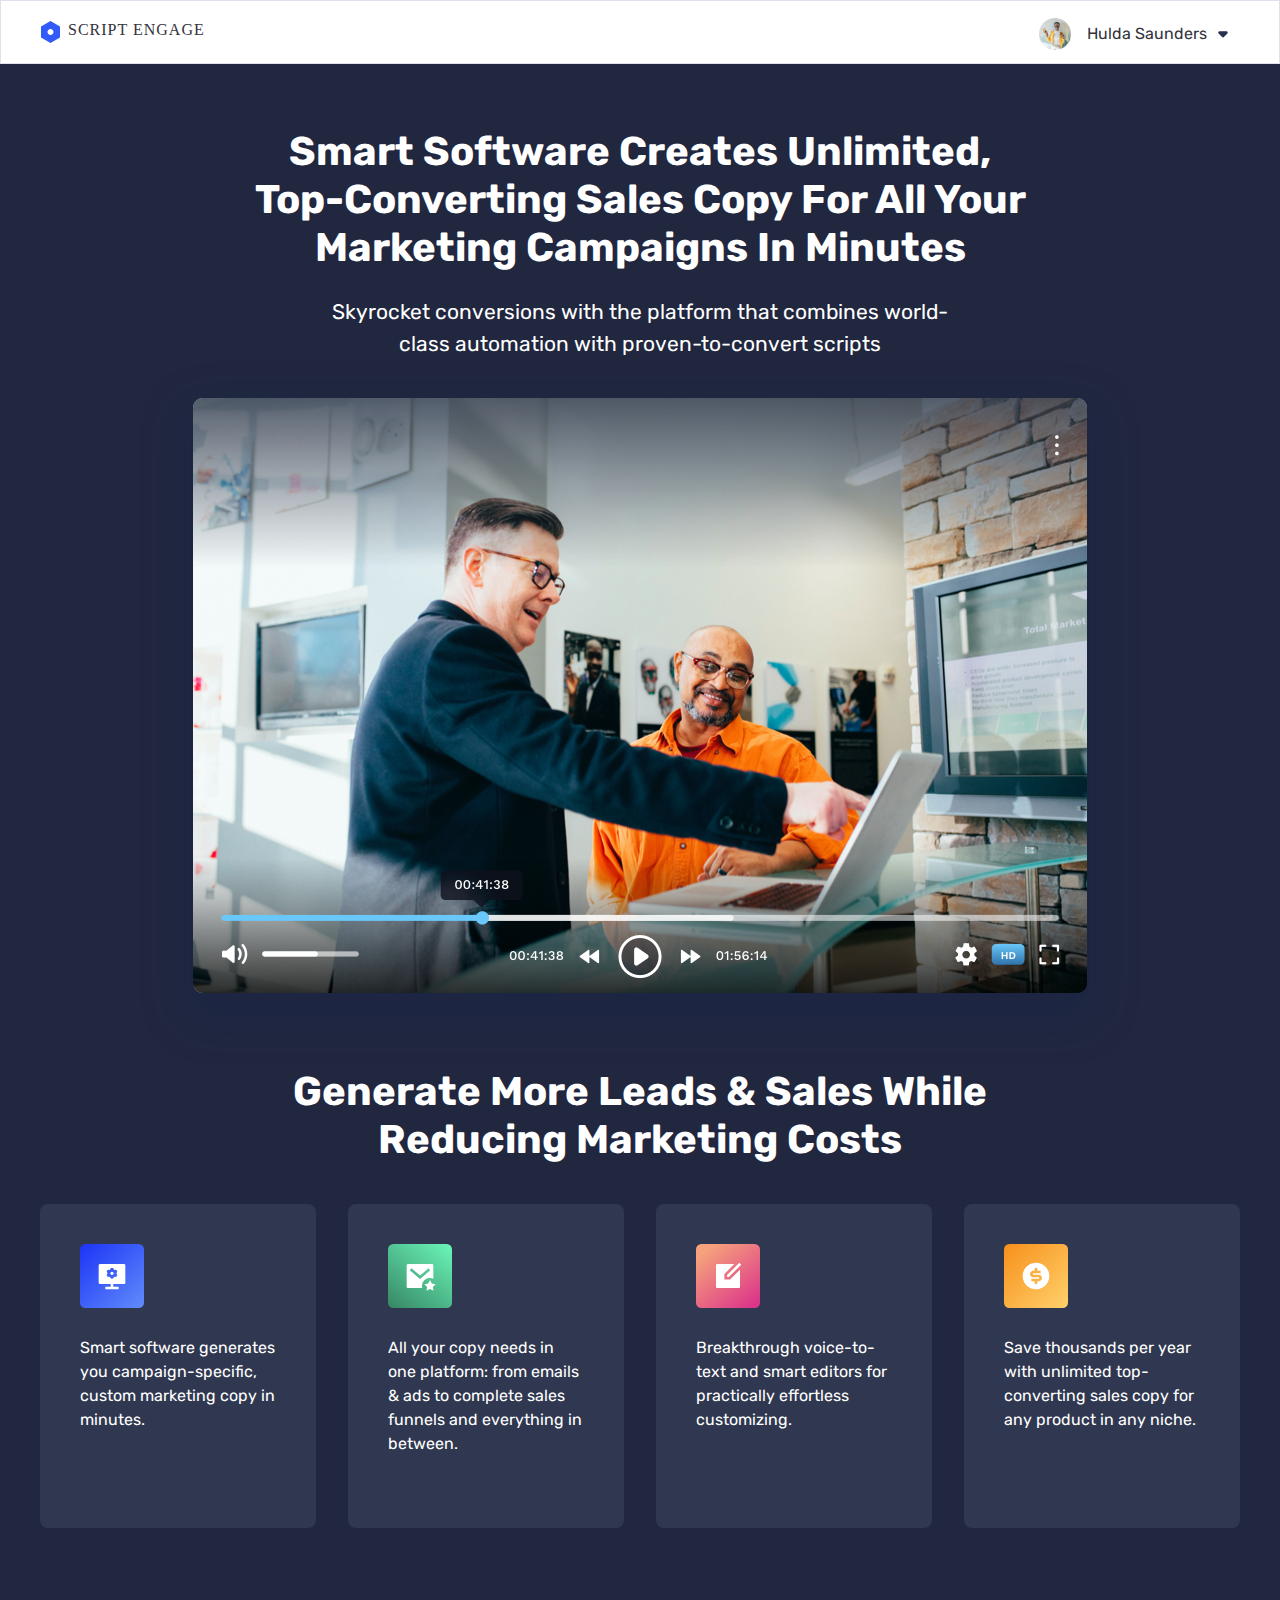
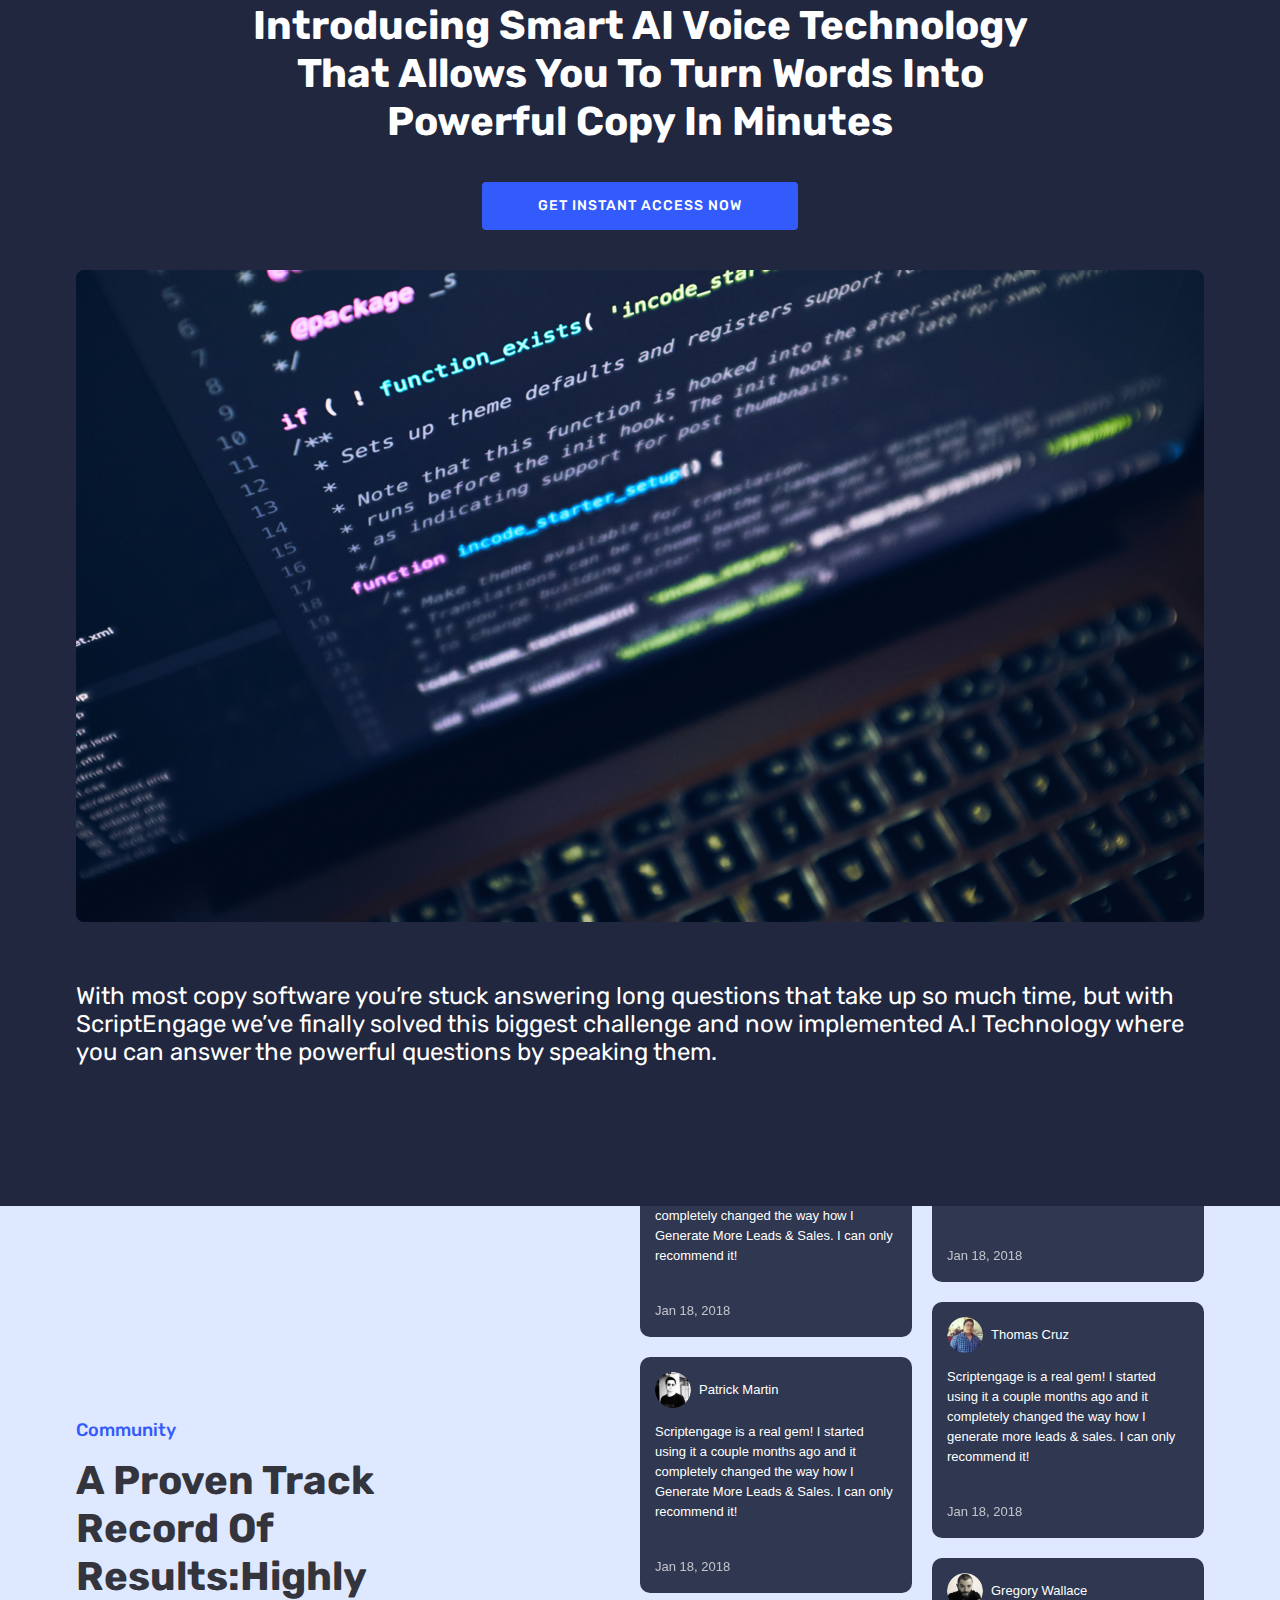
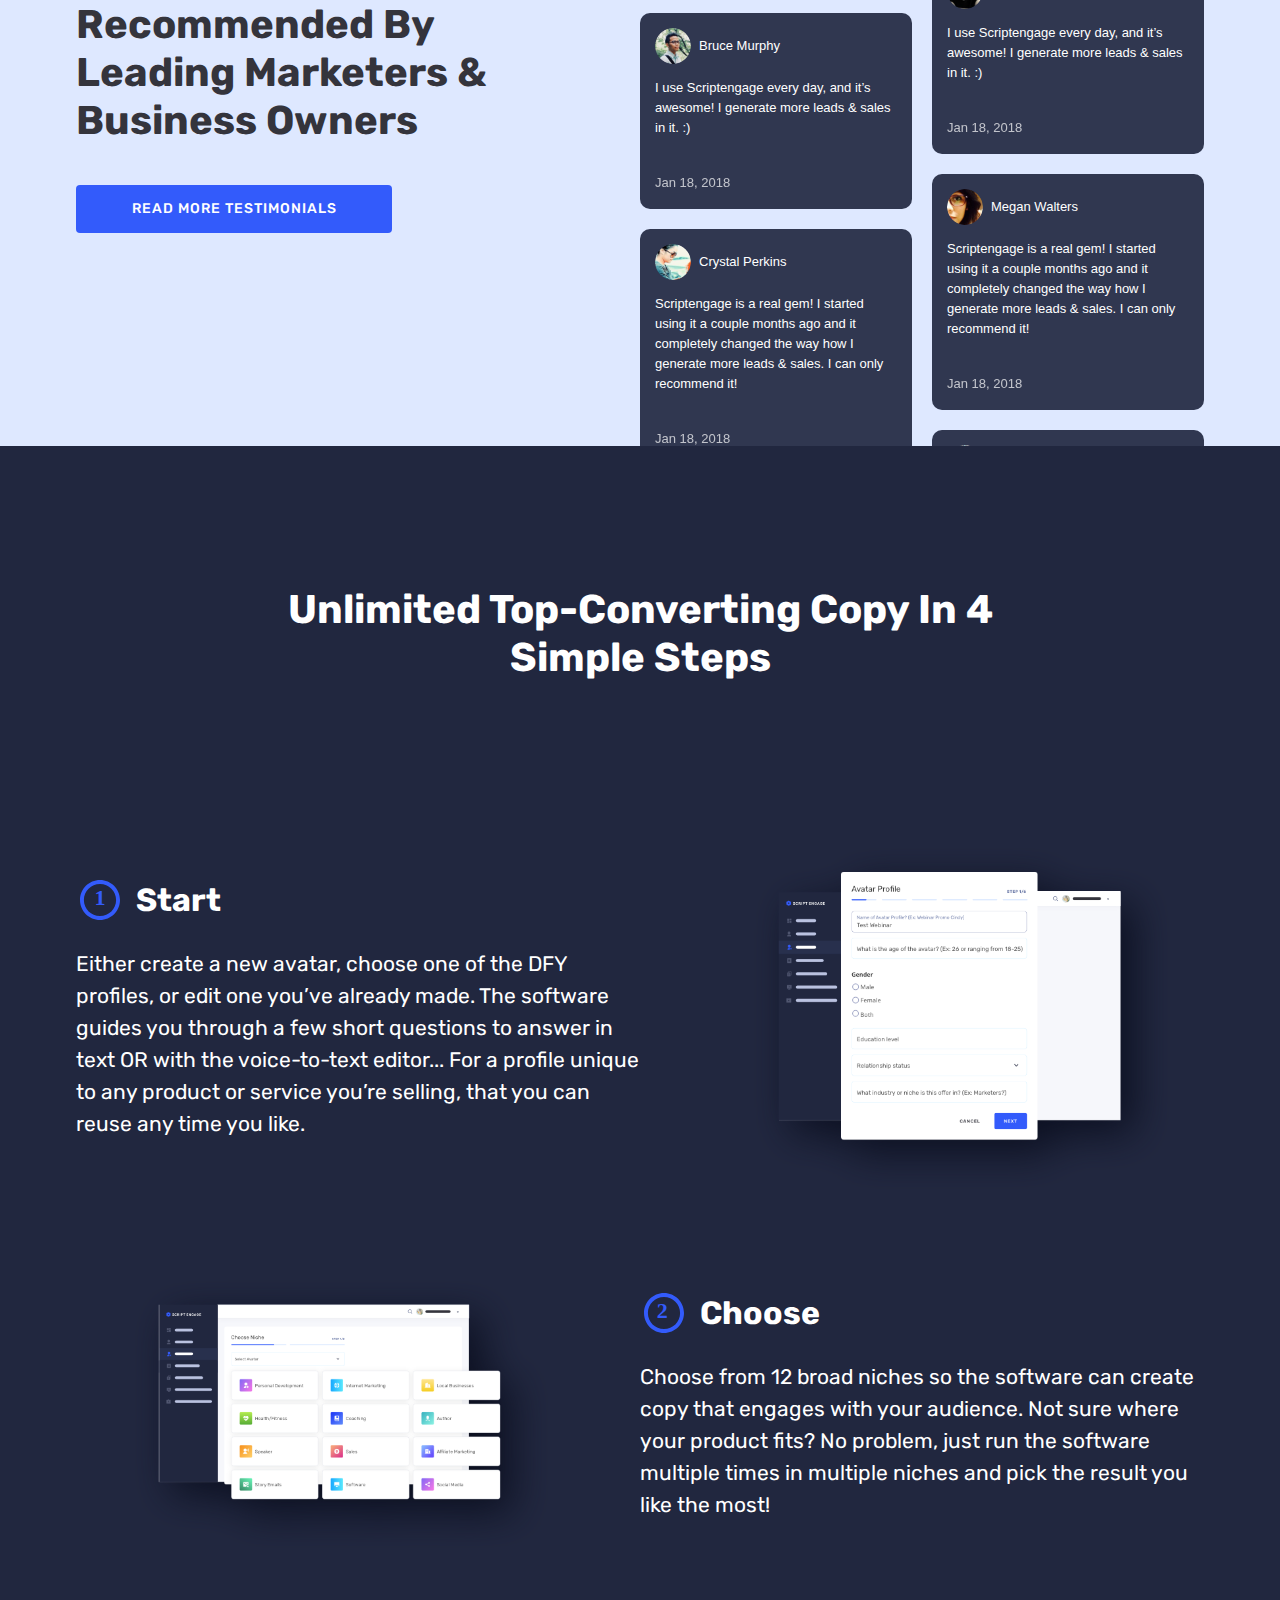
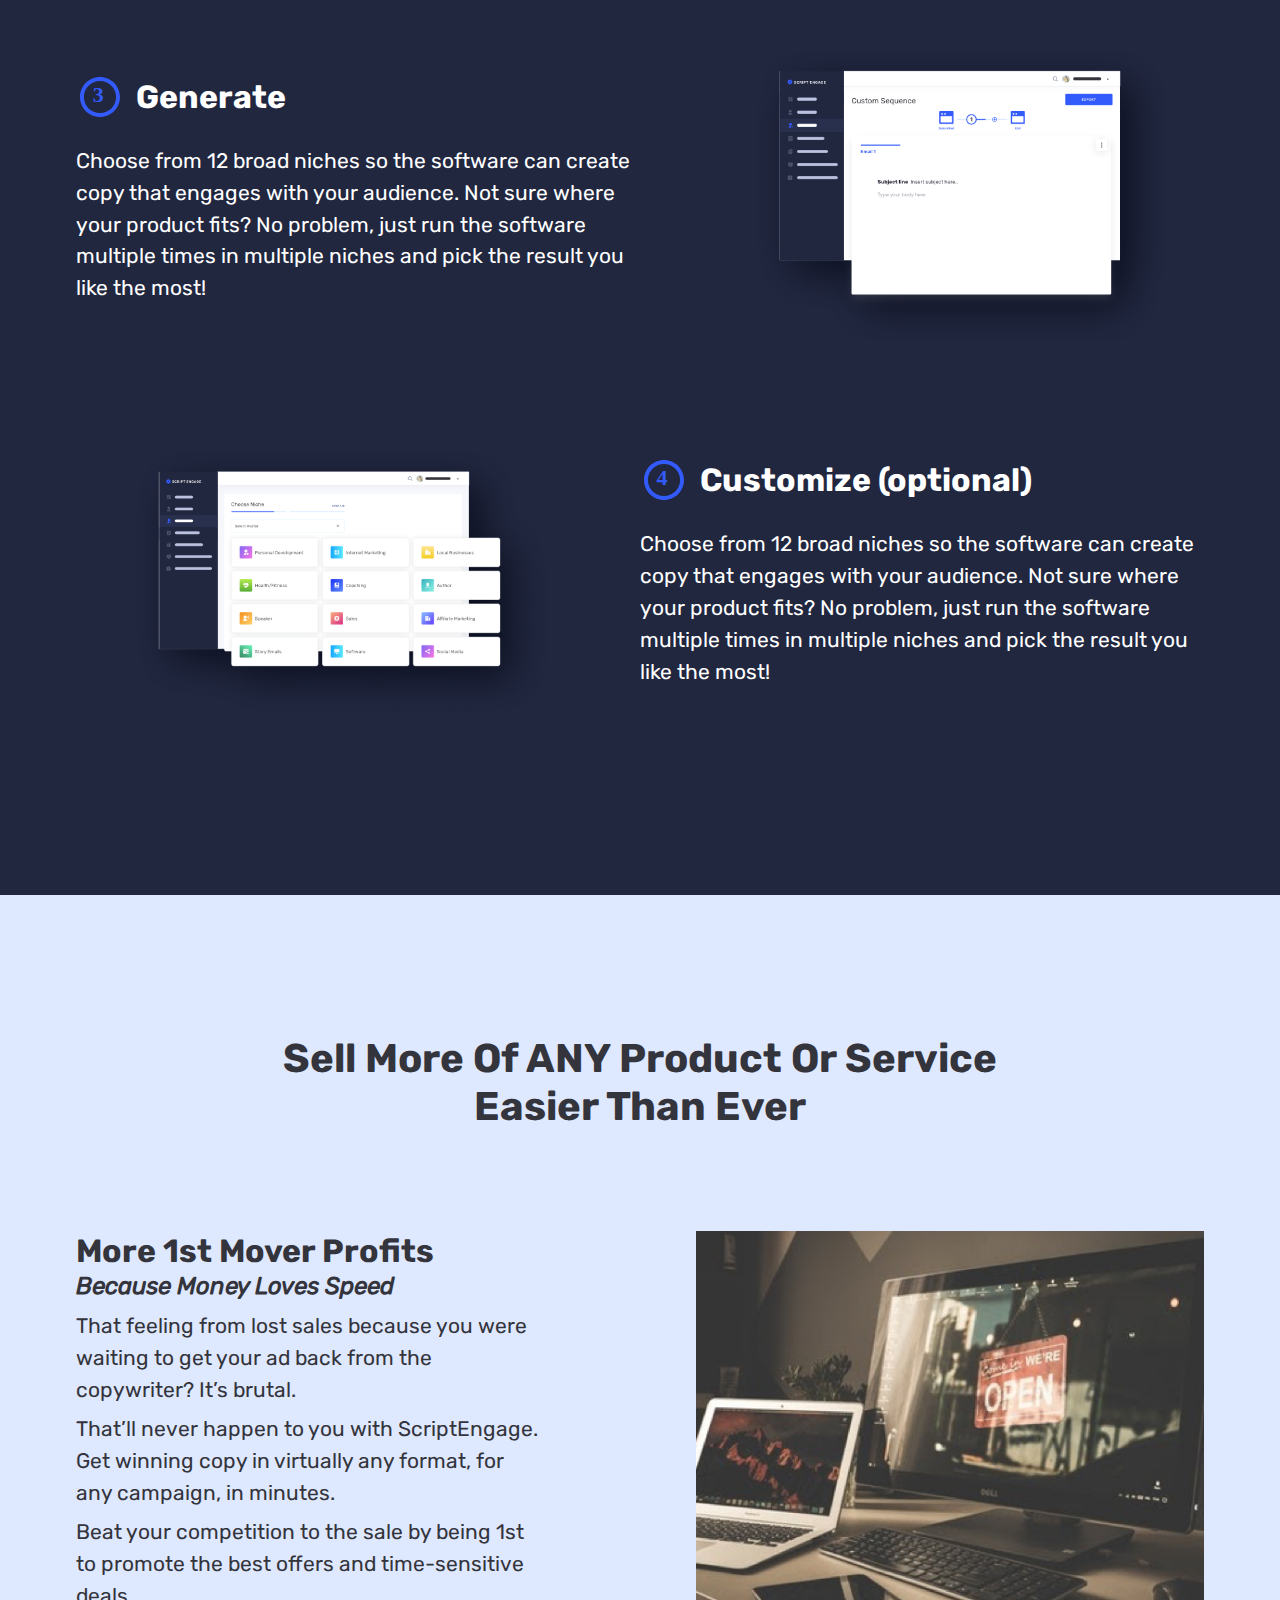
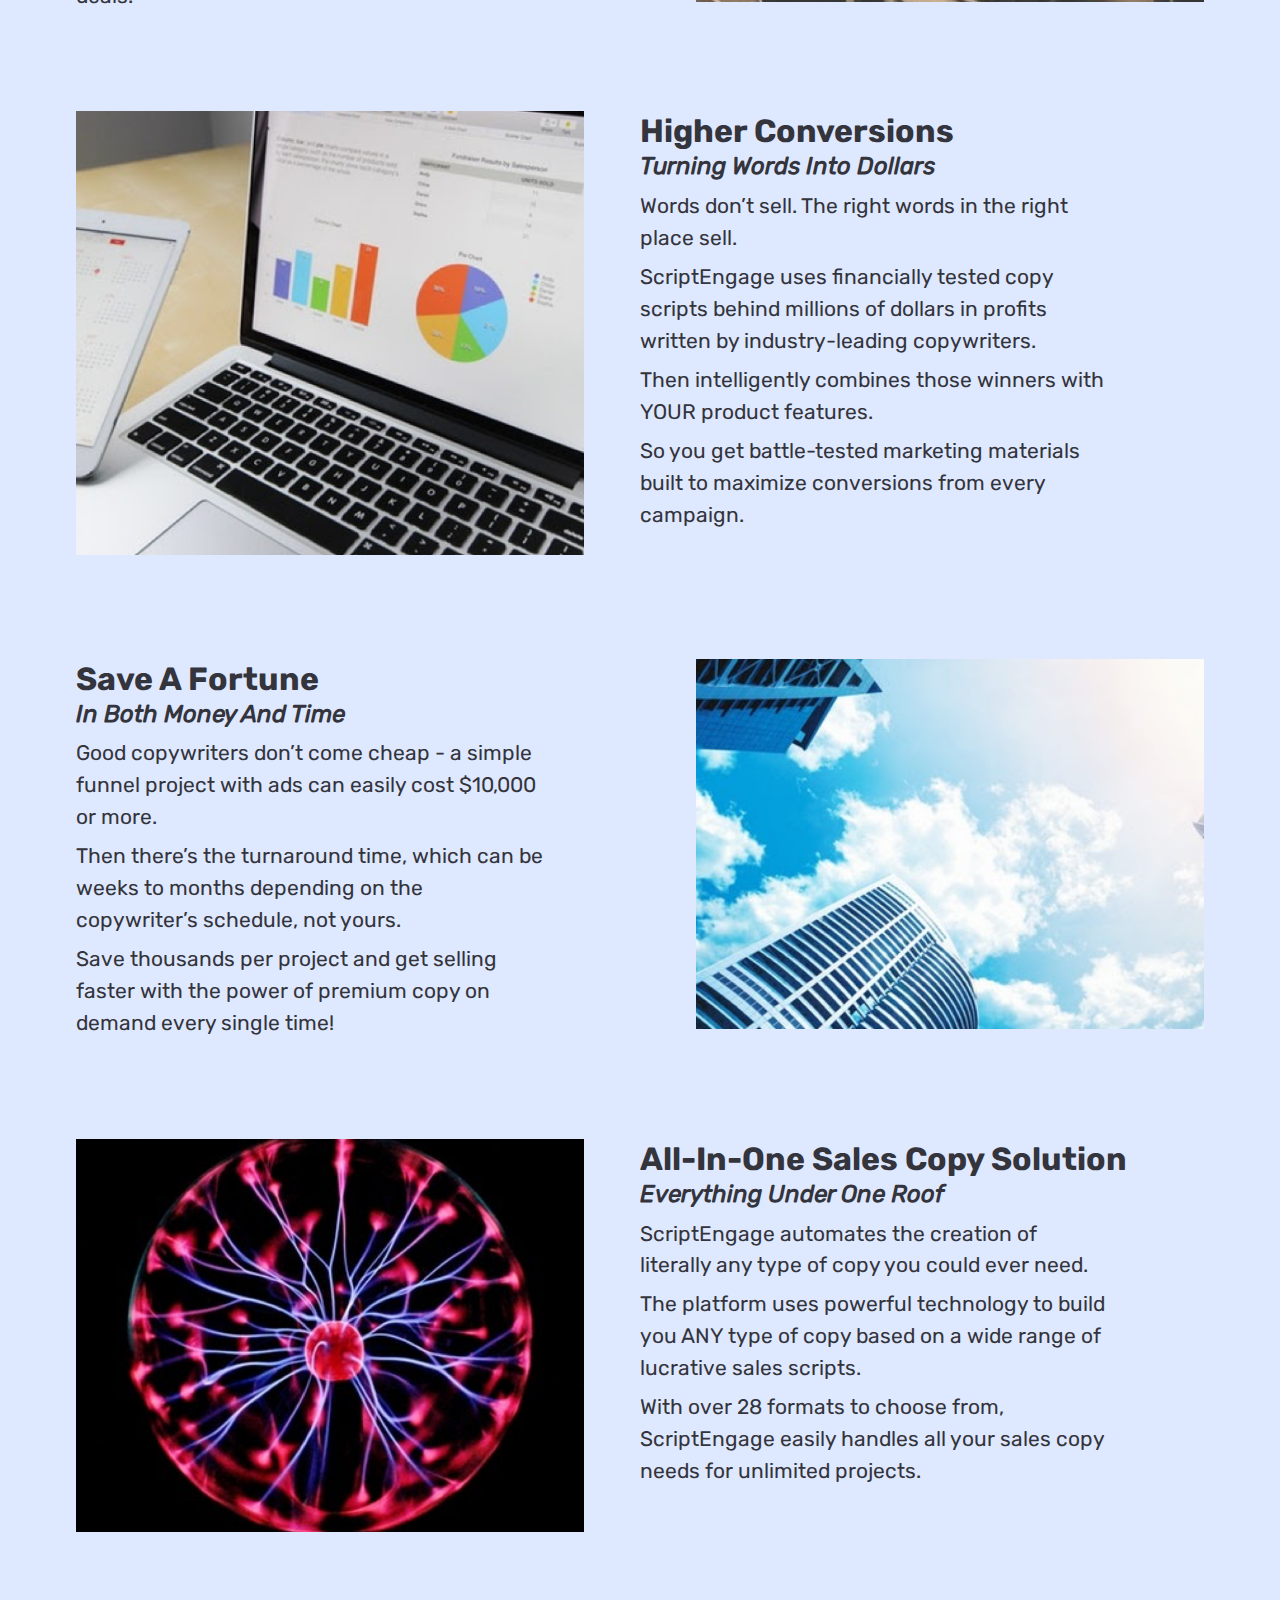
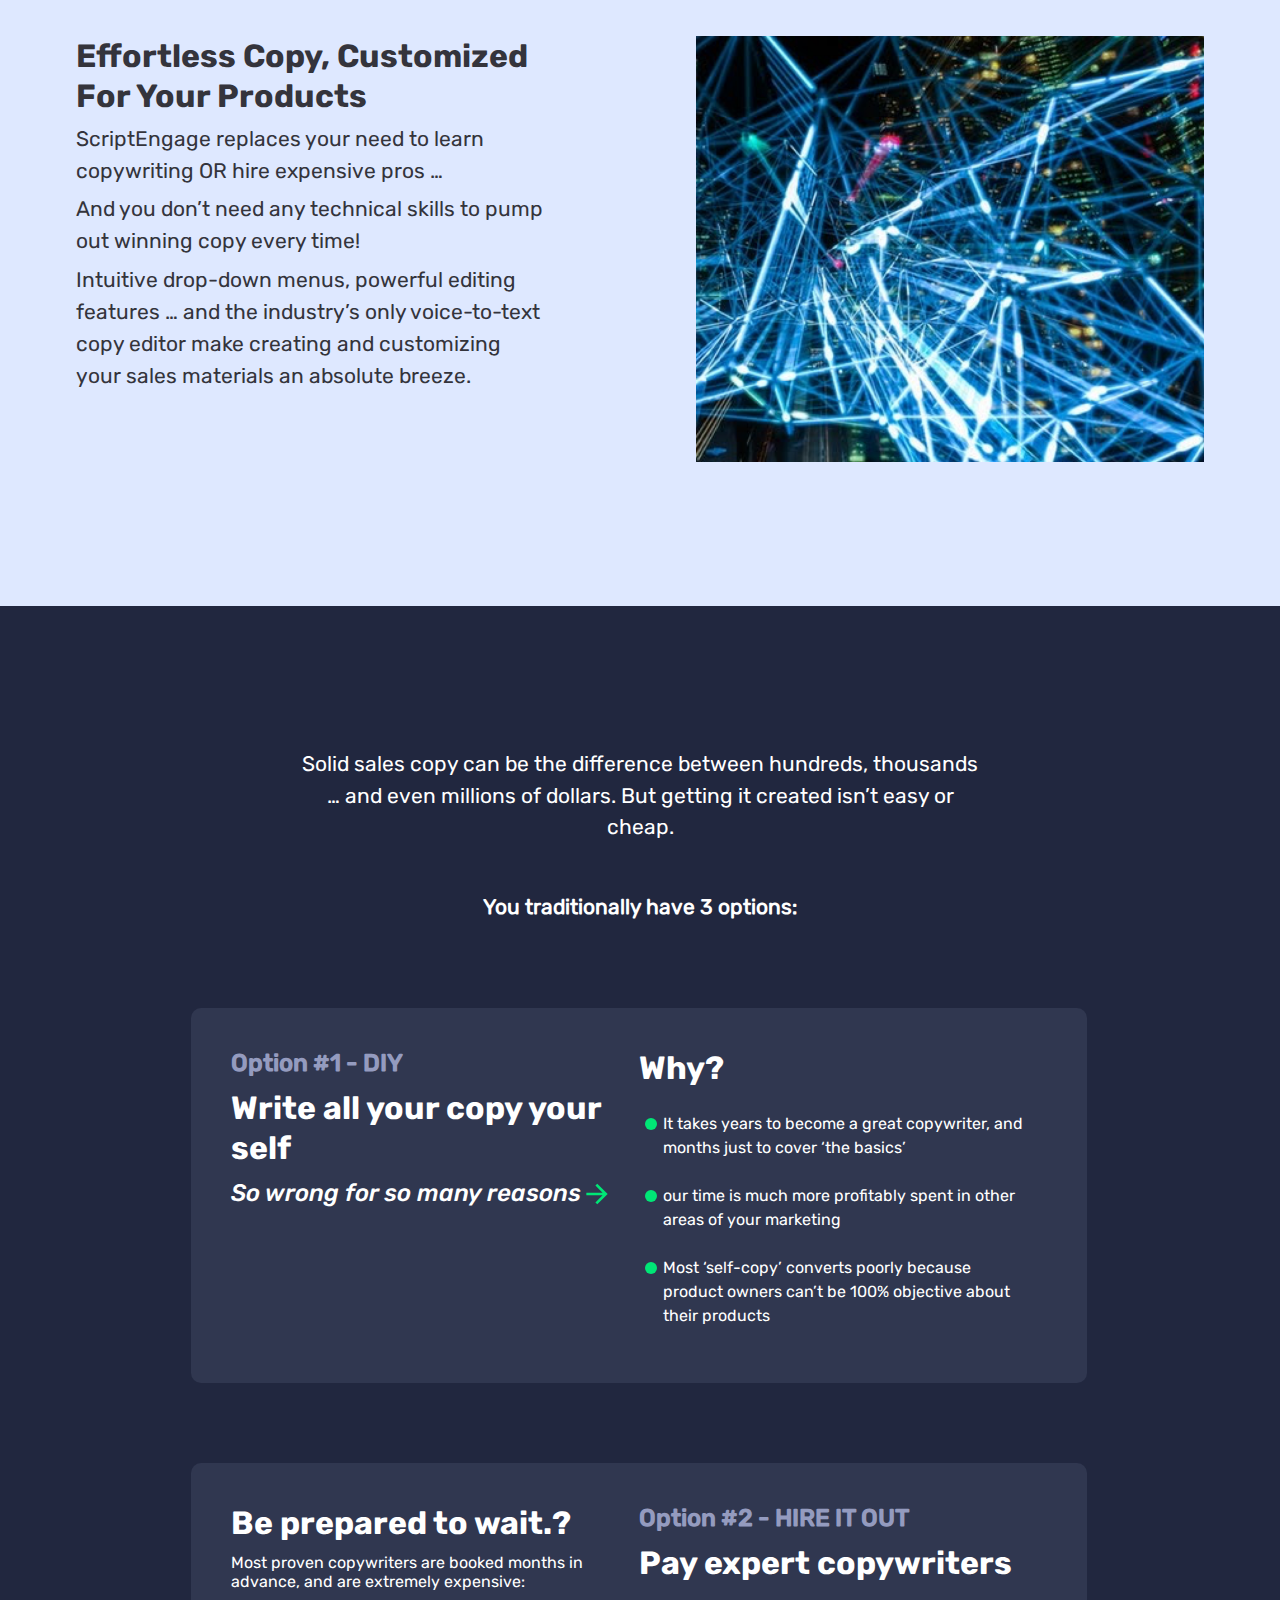
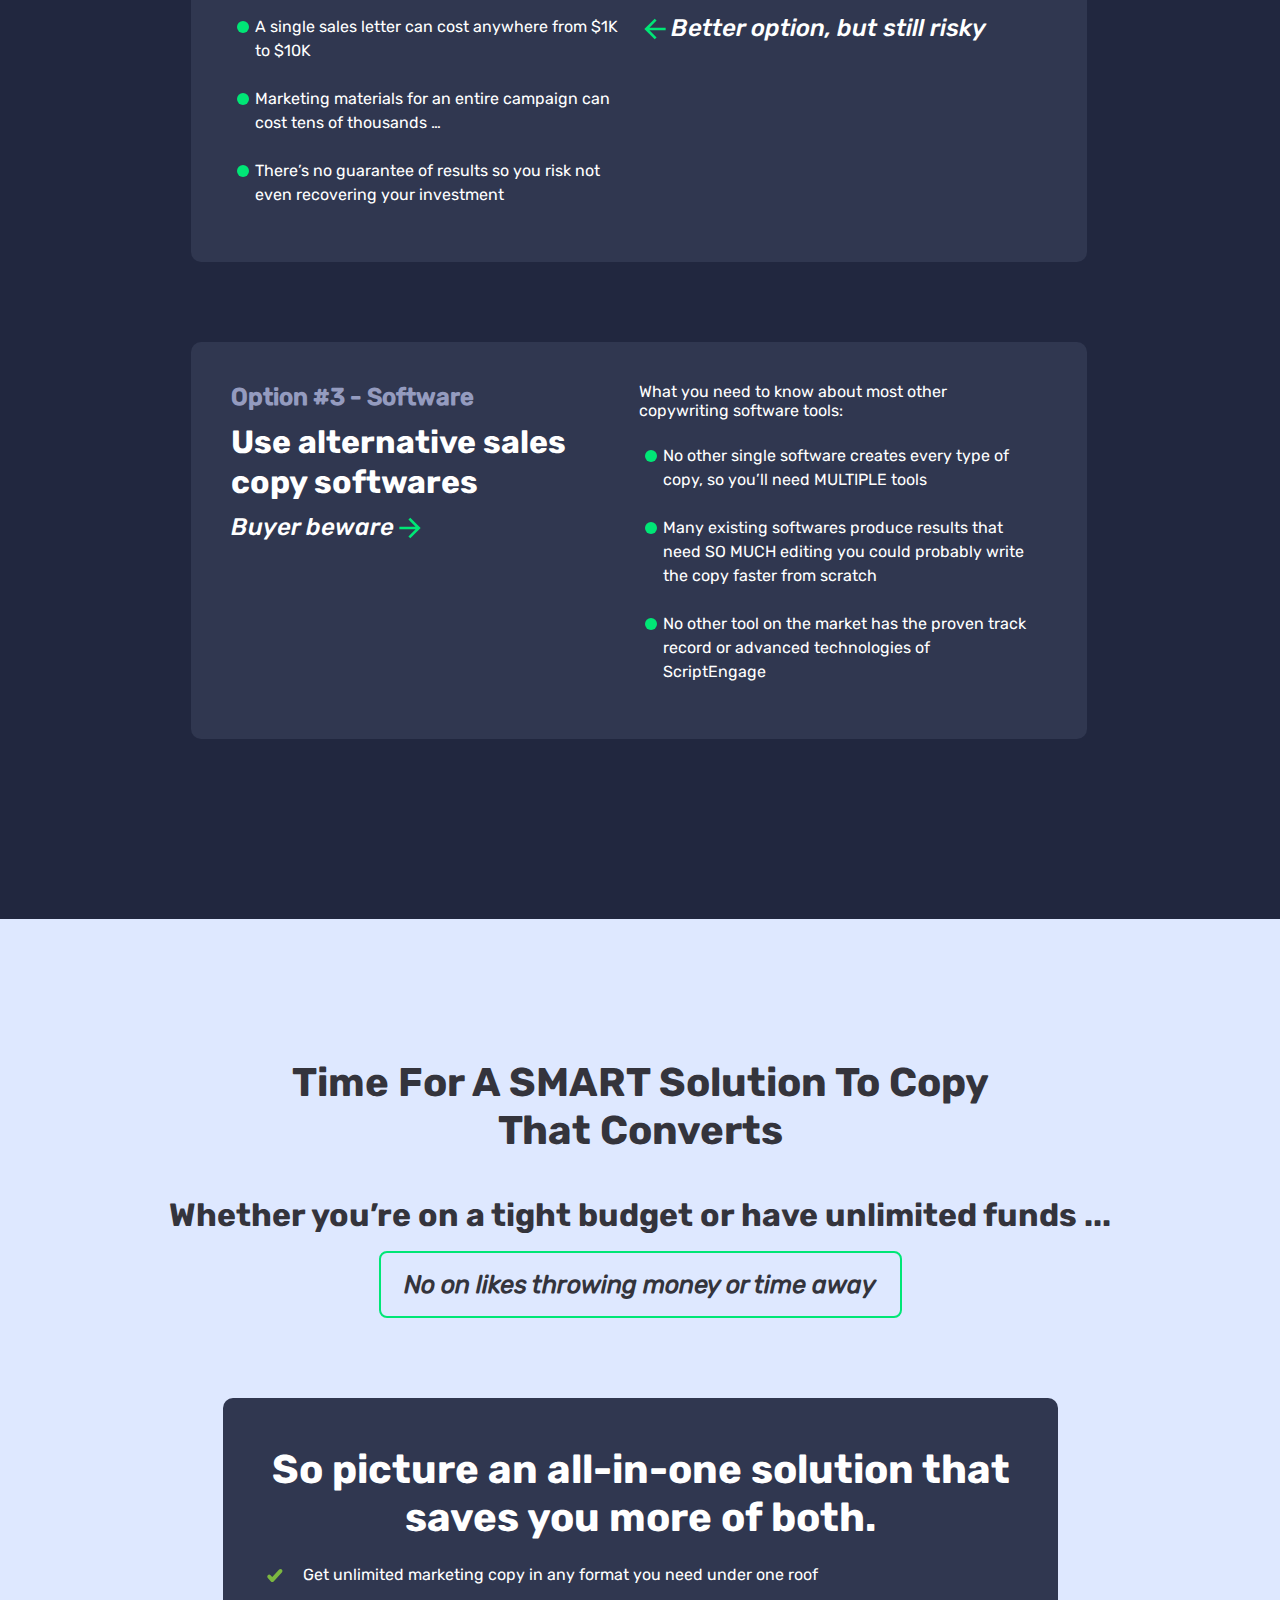
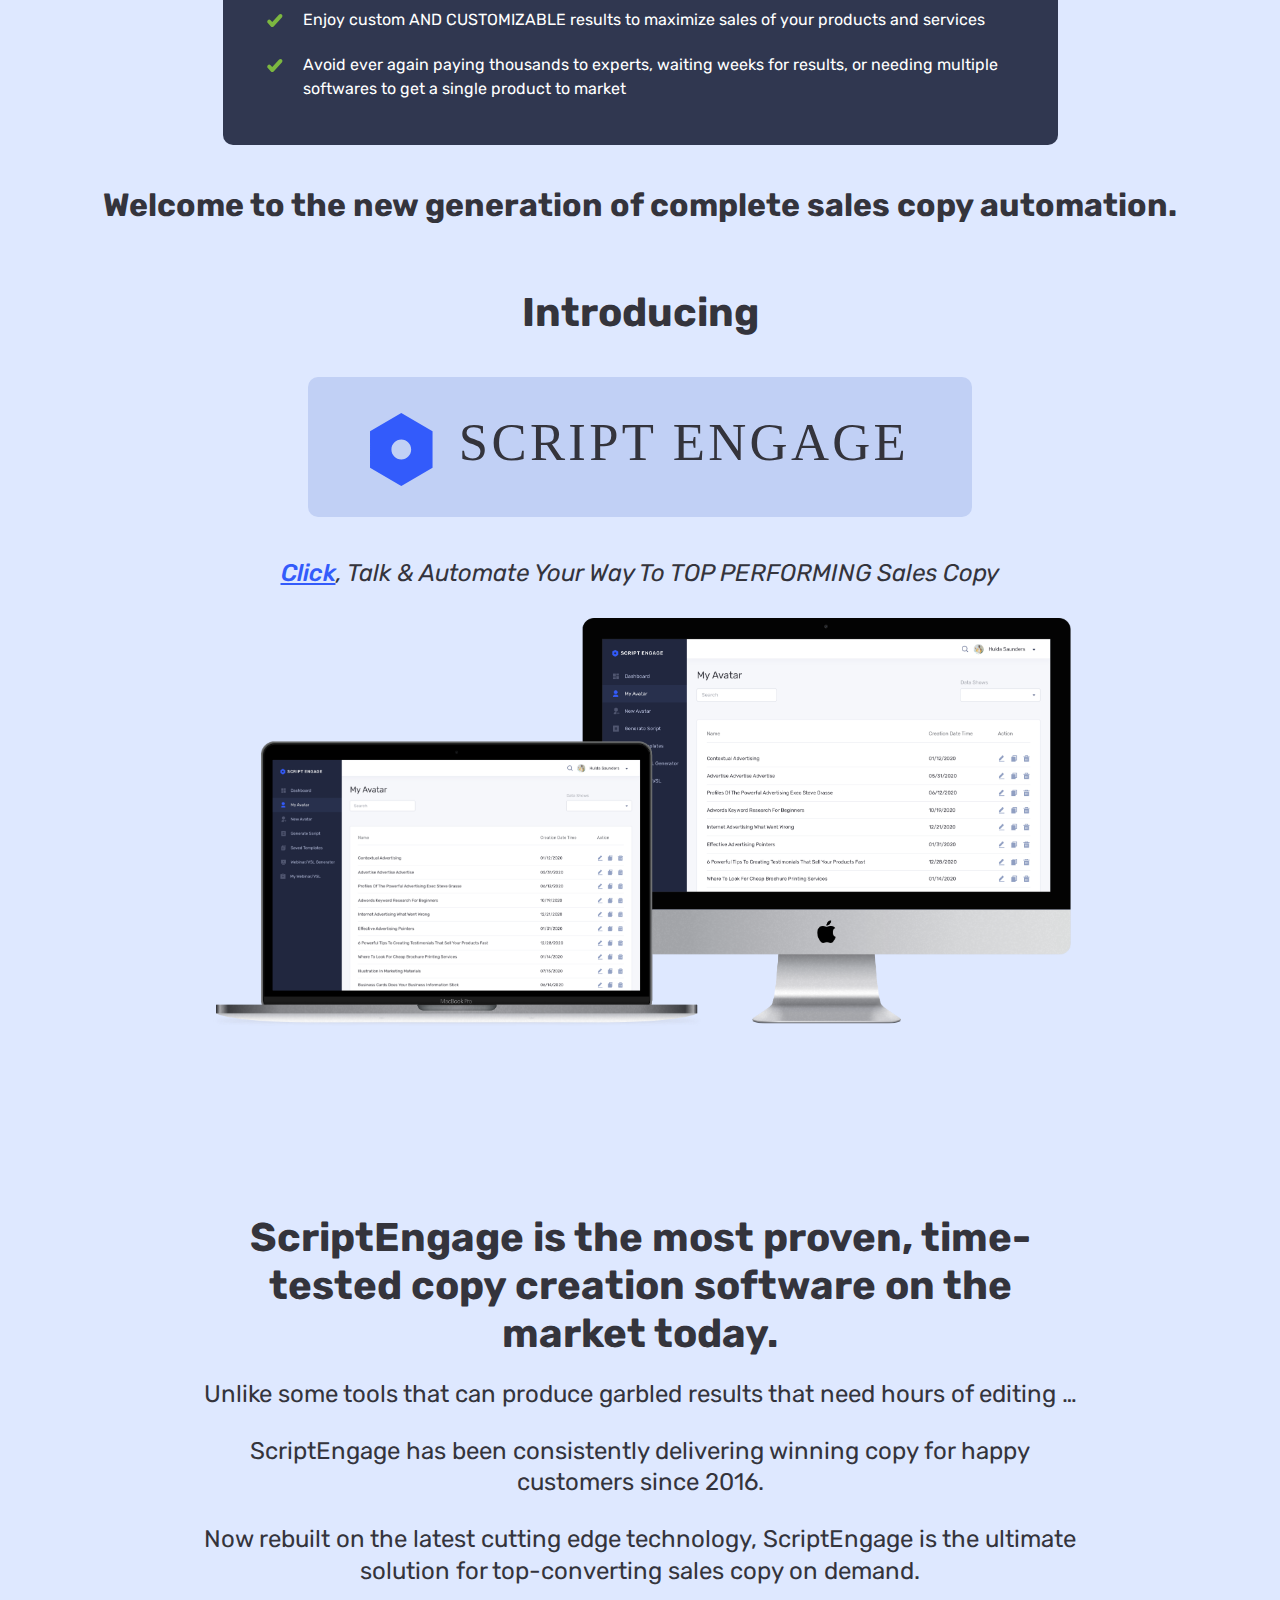
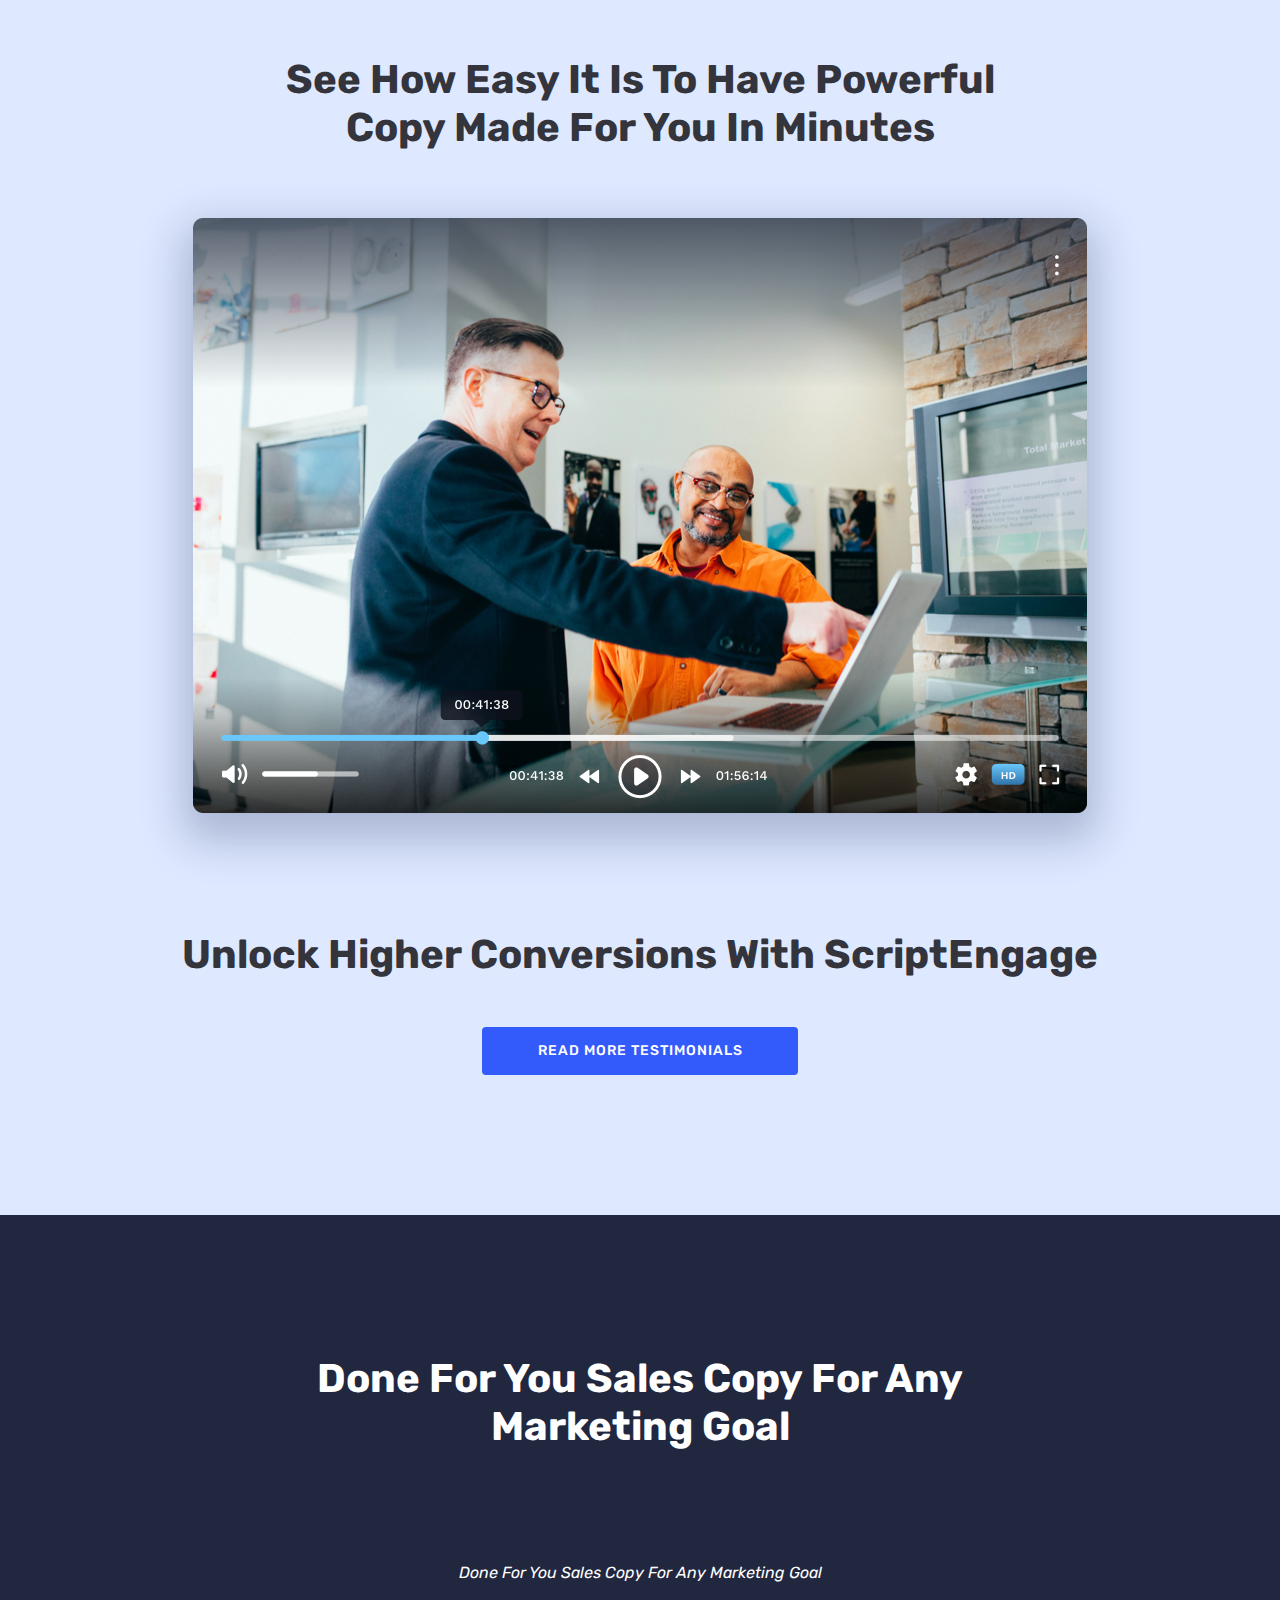
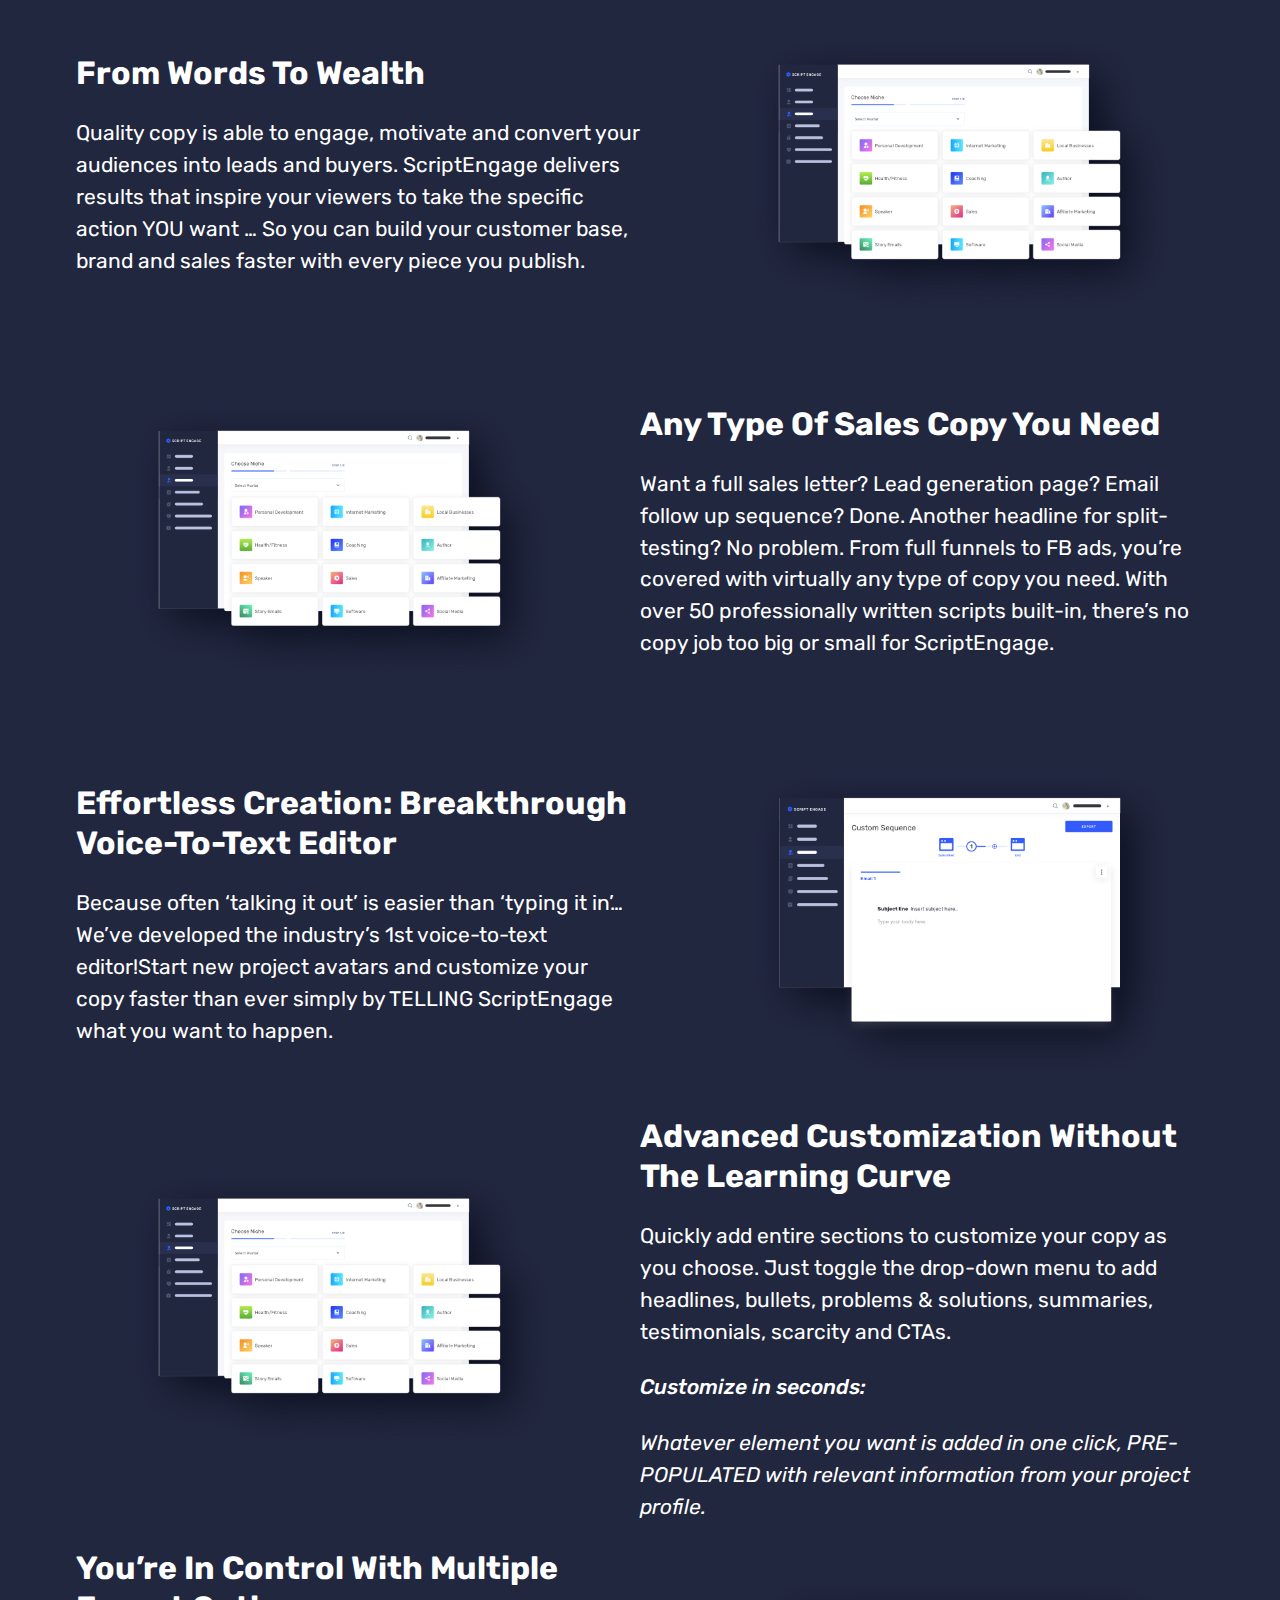
==== index.html @ 72c4e6b9 "initial commit" ====
<!DOCTYPE html>
<html>
<head>
	<title></title>
	<meta charset="UTF-8">
	<meta name="viewport" content="width=device-width, initial-scale=1.0">
	<link rel="stylesheet" href="css/style.css">
</head>
<body>
<header>
	<div class="header-content">
		<a href="" class="logo">
			<img src="./img/elements-logo.svg" alt="logo"/>
		</a>
		<div class="logo-part">
			<img src="./img/avatars-1@3x.png" alt="img"/>
			<div class="name text-fonts text-style">Hulda Saunders</div>
			<img src="img/icons-arrow-drop-down.svg"/>
		</div>
	</div>
</header>

<!--section1-->

<div class="section bg-colorf">
	<!--first block-->
	<section class="first-block">
		<div class="wrapper mx-auto">
			<h1 class="title mx-auto text-center">Smart Software Creates Unlimited,
				Top-Converting Sales Copy For All Your Marketing Campaigns In Minutes</h1>
			<p class="section-contant-text text-center mx-auto">Skyrocket conversions with the platform that combines
				world-class
				automation with proven-to-convert scripts</p>
		</div>
		<div class="wrapper mx-auto">
			<img src="img/video/video.png" srcset="img/video/video@2x.png 2x, img/video/video@3x.png 3x" class="video" alt="video">
		</div>
	</section>

	<!--second block-->
	<section class="second-block">
		<div class="section_part2 section-content">
			<h3 class="title mx-auto text-center">Generate More Leads & Sales
				While Reducing Marketing Costs </h3>
			<div class="box-part">
				<div class="box">
					<img src="./img/features/icon.svg" alt="img"/>
					<p>Smart software generates you campaign-specific, custom marketing copy in minutes.</p>
				</div>
				<div class="box">
					<img src="./img/features/message.svg" alt="img"/>
					<p>All your copy needs in one platform: from emails & ads to complete sales funnels and everything
						in
						between.</p>
				</div>
				<div class="box">
					<img src="./img/features/edit.svg" alt="img"/>
					<p>Breakthrough voice-to-text and smart editors for practically effortless customizing.</p>
				</div>
				<div class="box">
					<img src="./img/features/money.svg" alt="img"/>
					<p>Save thousands per year with unlimited top-converting sales copy for any product in any
						niche.</p>
				</div>
			</div>
		</div>
	</section>

	<div class="wrapper mx-auto third-block">
		<h3 class="title mx-auto text-center">Introducing Smart AI Voice Technology That Allows You To Turn Words Into
			Powerful Copy In Minutes</h3>
		<div class="button-container text-center">
			<a class="button-a  button" href="#">Get Instant Access Now</a>
		</div>
		<div class="third-block-image">
			<img src="./img/code/code.png" srcset="./img/code/code@2x.png 2x, ./img/code/code@3x.png 3x" alt="code">
		</div>
		<p class="description">With most copy software you’re stuck answering long questions that take up so much time,
			but with ScriptEngage we’ve finally solved this biggest challenge and now implemented A.I Technology where
			you can answer the powerful questions by speaking them.
		</p>
	</div>
</div>

<!--chat-part-->

<div class="chat-part bg-colord">
	<div class="chat-part_content section-content wrapper mx-auto">
		<div class="chat-part-text-part">
			<p class="community">Community</p>
			<h4>A Proven Track Record Of Results:Highly Recommended By Leading Marketers & Business Owners</h4>
			<a class="button" href="#">Read more testimonials</a>
		</div>
		<div class="chat-block">
			<div class="chat-part2">
				<div class="box-1 chat_style">
					<p>Scriptengage is a real gem! I started using it a couple months ago and it completely changed the
						way
						how I Generate More Leads & Sales. I can only recommend it!</p>
					<p class="jan">Jan 18, 2018</p>
				</div>
				<div class="box-2 chat_style">
					<div class="box-2-inner">
						<div class="flex-grow-1 align-items">
							<img src="./img/oval-3@3x.png" alt="img"/>
							<p>Patrick Martin</p>
						</div>
						<i class="fab fa-twitter"></i>
					</div>
					<p>Scriptengage is a real gem! I started using it a couple months ago and it completely changed the
						way
						how I Generate More Leads & Sales. I can only recommend it!</p>
					<p class="jan">Jan 18, 2018</p>
				</div>
				<div class="box-3 chat_style">
					<div class="box-2-inner">
						<div class="flex-grow-1 align-items">
							<img src="./img/oval-3@4x.png" alt="img"/>
							<p>Bruce Murphy</p>
						</div>
						<i class="fab fa-twitter"></i>
					</div>
					<p>I use Scriptengage every day, and it’s awesome! I generate more leads & sales in it. :)</p>
					<p class="jan">Jan 18, 2018</p>
				</div>
				<div class="box-4 chat_style">
					<div class="box-2-inner align-items">
						<div class="flex-grow-1 align-items">
							<img src="./img/oval-3@83x.png" alt="img"/>
							<p>Crystal Perkins</p>
						</div>
						<i class="fab fa-twitter"></i>
					</div>
					<p>Scriptengage is a real gem! I started using it a couple months ago and it completely changed the
						way
						how I generate more leads & sales. I can only recommend it! </p>
					<p class="jan">Jan 18, 2018</p>
				</div>
				<div class="box-5 chat_style"></div>
			</div>
			<div class="chat-part3">
				<div class="box-6 chat_style">
					<p class="jan">Jan 18, 2018</p>
				</div>
				<div class="box-7 chat_style">
					<div class="box-2-inner">
						<div class="flex-grow-1 align-items">
							<img src="./img/oval-3@73x.png" alt="img"/>
							<p>Thomas Cruz</p>
						</div>
						<i class="fab fa-twitter"></i>
					</div>
					<p>Scriptengage is a real gem! I started using it a couple months ago and it completely changed the
						way
						how I generate more leads & sales. I can only recommend it!</p>
					<p class="jan">Jan 18, 2018</p>
				</div>
				<div class="box-8 chat_style">
					<div class="box-2-inner">
						<div class="flex-grow-1 align-items">
							<img src="./img/oval-3@39x.png" alt="img"/>
							<p>Gregory Wallace</p>
						</div>
						<i class="fab fa-twitter"></i>
					</div>
					<p>I use Scriptengage every day, and it’s awesome! I generate more leads & sales in it. :) </p>
					<p class="jan">Jan 18, 2018</p>
				</div>
				<div class="box-9 chat_style">
					<div class="box-2-inner">
						<div class="flex-grow-1 align-items">
							<img src="./img/oval-30@3x.png" alt="img"/>
							<p>Megan Walters</p>
						</div>
						<i class="fab fa-twitter"></i>
					</div>
					<p>Scriptengage is a real gem! I started using it a couple months ago and it completely changed the
						way
						how I generate more leads & sales. I can only recommend it! </p>
					<p class="jan">Jan 18, 2018</p>
				</div>
				<div class="box-10 chat_style">
					<div class="box-2-inner">
						<div class="flex-grow-1 align-items">
							<img src="./img/oval-3@93x.png" alt="img"/>
							<p>Andrew Cook</p>
						</div>
						<i class="fab fa-twitter"></i>
					</div>
					<p>Scriptengage is a real gem! I started using it a couple months ago and it completely changed the
						way how I generate more leads & sales. I can only recommend it! </p>
				</div>
			</div>
		</div>
	</div>
</div>

<!--unimat-->
<div class="unimat bg-colorf">
	<div class="unimat-content wrapper mx-auto">
		<h3 class="title mx-auto text-center">Unlimited Top-Converting Copy In 4 Simple Steps</h3>
	</div>
	<div class="unimat-contant-part wrapper mx-auto">
		<div class="unimat-part">
			<div class="unimat-conatnt-left">
				<div class="unimat-conatnt-left-part">
					<img src="./img/icon-number-1.svg" alt="img"/>
					<h5>Start</h5>
				</div>
				<p>Either create a new avatar, choose one of the DFY profiles, or edit one you’ve already made. The
					software guides you through a few short questions to answer in text OR with the voice-to-text
					editor... For a profile unique to any product or service you’re selling, that you can reuse any time
					you like.</p>
			</div>
			<div class="unimat-conatant-right">
				<div class="unimat-contant-img">
					<img src="./img/illustration/illustration.png"
					     srcset="./img/illustration/illustration@2x.png 2x, ./img/illustration/illustration@3x.png 3x"
					     alt="illustration">
				</div>
			</div>
		</div>
		<div class="unimat-part">
			<div class="unimat-conatnt-left">
				<div class="unimat-conatnt-left-part">
					<img src="./img/icon-number-2.svg" alt="img"/>
					<h5>Choose</h5>
				</div>
				<p>Choose from 12 broad niches so the software can create copy that engages with your audience. Not sure
					where your product fits? No problem, just run the software multiple times in multiple niches and
					pick the result you like the most!</p>
			</div>
			<div class="unimat-conatant-right">
				<div class="unimat-contant-img">
					<img src="./img/illustration-2/illustration.png"
					     srcset="./img/illustration-2/illustration@2x.png 2x, ./img/illustration-2/illustration@3x.png 3x"
					     alt="illustration-2">
				</div>
			</div>
		</div>
		<div class="unimat-part">
			<div class="unimat-conatnt-left">
				<div class="unimat-conatnt-left-part">
					<img src="./img/icon-number-3.svg" alt="img"/>
					<h5>Generate</h5>
				</div>
				<p>Choose from 12 broad niches so the software can create copy that engages with your audience. Not sure
					where your product fits? No problem, just run the software multiple times in multiple niches and
					pick the result you like the most!</p>
			</div>
			<div class="unimat-conatant-right">
				<div class="unimat-contant-img">
					<img src="./img/illustration-3/illustration.png"
					     srcset="./img/illustration-3/illustration@2x.png 2x, ./img/illustration-3/illustration@3x.png 3x"
					     alt="illustration-3">
				</div>
			</div>
		</div>
		<div class="unimat-part">
			<div class="unimat-conatnt-left">
				<div class="unimat-conatnt-left-part">
					<img src="./img/icon-number-4.svg" alt="img"/>
					<h5>Customize (optional)</h5>
				</div>
				<p>Choose from 12 broad niches so the software can create copy that engages with your audience. Not sure
					where your product fits? No problem, just run the software multiple times in multiple niches and
					pick the result you like the most!</p>
			</div>
			<div class="unimat-conatant-right">
				<div class="unimat-contant-img">
					<img src="./img/illustration-2/illustration.png"
					     srcset="./img/illustration-2/illustration@2x.png 2x, ./img/illustration-2/illustration@3x.png 3x"
					     alt="illustration-4">
				</div>
			</div>
		</div>
	</div>
</div>

<!--service-->

<div class="service bg-colord">
	<div class="service-inner wrapper mx-auto">
		<h3 class="title text-center mx-auto">Sell More Of ANY Product Or Service Easier Than Ever</h3>
	</div>
	<div class="service-part mx-auto wrapper">
		<div class="service-inner">
			<div class="service-left">
				<h4>More 1st Mover Profits</h4>
				<h5>Because Money Loves Speed</h5>
				<p>That feeling from lost sales because you were waiting
					to get your ad back from the copywriter? It’s brutal.</p>
				<p>That’ll never happen to you with ScriptEngage.
					Get winning copy in virtually any format, for any
					campaign, in minutes.</p>
				<p>Beat your competition to the sale by being 1st to promote the best offers and time-sensitive
					deals.</p>
			</div>
			<div class="service-right">
				<div class="service-right-img">
					<img src="./img/sell-section/image-1.png"
					     srcset="./img/sell-section/image-1@2x.png 2x, ./img/sell-section/image-1@3x.png 3x"
					     alt="image-1">
				</div>
			</div>
		</div>
		<div class="service-inner">
			<div class="service-left">
				<h4>Higher Conversions</h4>
				<h5>Turning Words Into Dollars</h5>
				<p>Words don’t sell. The right words in the right place sell.</p>
				<p>ScriptEngage uses financially tested copy scripts behind millions of dollars in profits written by
					industry-leading copywriters.</p>
				<p>Then intelligently combines those winners with YOUR product features.</p>
				<p>So you get battle-tested marketing materials built to maximize conversions from every campaign. </p>
			</div>
			<div class="service-right">
				<div class="service-right-img">
					<img src="./img/sell-section/image-2.png"
					     srcset="./img/sell-section/image-2@2x.png 2x, ./img/sell-section/image-2@3x.png 3x"
					     alt="image-2">
				</div>
			</div>
		</div>
		<div class="service-inner">
			<div class="service-left">
				<h4>Save A Fortune</h4>
				<h5>In Both Money And Time</h5>
				<p>Good copywriters don’t come cheap - a simple funnel project with ads can easily cost $10,000 or
					more.</p>
				<p>Then there’s the turnaround time, which can be weeks to months depending on the copywriter’s
					schedule, not yours.</p>
				<p>Save thousands per project and get selling faster with the power of premium copy on demand every
					single time!</p>
			</div>
			<div class="service-right">
				<div class="service-right-img">
					<img src="./img/imsage@3x.png" alt="img"/>
				</div>
			</div>
		</div>
		<div class="service-inner">
			<div class="service-left">
				<h4>All-In-One Sales Copy Solution</h4>
				<h5>Everything Under One Roof</h5>
				<p>ScriptEngage automates the creation of literally any type of copy you could ever need.</p>
				<p>The platform uses powerful technology to build you ANY type of copy based on a wide range of
					lucrative sales scripts.</p>
				<p>With over 28 formats to choose from, ScriptEngage easily handles all your sales copy needs for
					unlimited projects.</p>
			</div>
			<div class="service-right">
				<div class="service-right-img">
					<img src="./img/imadsge@3x.png" alt="img"/>
				</div>
			</div>
		</div>
		<div class="service-inner">
			<div class="service-left">
				<h4>Effortless Copy, Customized For Your Products</h4>
				<p>ScriptEngage replaces your need to learn copywriting OR hire expensive pros …</p>
				<p>And you don’t need any technical skills to pump out winning copy every time!</p>
				<p>Intuitive drop-down menus, powerful editing features … and the industry’s only voice-to-text copy
					editor make creating and customizing your sales materials an absolute breeze.</p>
			</div>
			<div class="service-right">
				<div class="service-right-img">
					<img src="./img/imagesa@3x.png" alt="img"/>
				</div>
			</div>
		</div>
	</div>
</div>

<!--bet-->

<div class="bet bg-colorf">
	<div class="bet-text wrapper mx-auto">
		<p class="text-center mx-auto">Solid sales copy can be the difference between hundreds, thousands … and even
			millions of dollars. But
			getting it created isn’t easy or cheap.</p>
		<p class="text-center mx-auto"><strong>You traditionally have 3 options:</strong></p>
	</div>
	<div class="bet-part-inner section-content wrapper mx-auto">
		<div class="bet-box section-content">
			<div class="bet-box-left">
				<h5 class="bet-h5">Option #1 - DIY</h5>
				<h2 class="bet-h2">Write all your copy your self</h2>
				<p class="bet-p">So wrong for so many reasons <img src="img/icon-arrow-right.svg" alt="arrow-right"/>
				</p>
			</div>
			<div class="bet-box-right">
				<h2 class="bet-h2">Why?</h2>
				<ul class="bet-box-ul">
					<li class="bet-box-li">
						<img src="img/icon-dot.svg" alt="icon-dot"/>
						It takes years to become a great copywriter, and
						months just to cover ‘the basics’
					</li>
					<li class="bet-box-li">
						<img src="img/icon-dot.svg" alt="icon-dot"/>
						our time is much more profitably spent in other
						areas of your marketing
					</li>
					<li class="bet-box-li">
						<img src="img/icon-dot.svg" alt="icon-dot"/>
						Most ‘self-copy’ converts poorly because product
						owners can’t be 100% objective about their products
					</li>
				</ul>
			</div>
		</div>
		<div class="bet-box section-content">
			<div class="bet-box-left">
				<h2 class="bet-h2 bet-h">Be prepared to wait.?</h2>
				<p>Most proven copywriters are booked months in advance, and are extremely expensive:</p>
				<ul class="bet-box-ul">
					<li class="bet-box-li">
						<img src="img/icon-dot.svg" alt="icon-dot"/>
						A single sales letter can cost anywhere from $1K
						to $10K
					</li>
					<li class="bet-box-li">
						<img src="img/icon-dot.svg" alt="icon-dot"/>
						Marketing materials for an entire campaign can
						cost tens of thousands …
					</li>
					<li class="bet-box-li">
						<img src="img/icon-dot.svg" alt="icon-dot"/>
						There’s no guarantee of results so you risk not
						even recovering your investment
					</li>
				</ul>
			</div>
			<div class="bet-box-right">
				<h5 class="bet-h5">Option #2 - HIRE IT OUT</h5>
				<h2 class="bet-h2">Pay expert copywriters</h2>
				<p class="bet-p"><img src="img/icon-arrow-right.svg" style="transform: rotate(180deg)"
				                      alt="arrow-right"/>Better option, but still risky</p>
			</div>
		</div>
		<div class="bet-box section-content">
			<div class="bet-box-left">
				<h5 class="bet-h5">Option #3 - Software</h5>
				<h2 class="bet-h2 bet-h">Use alternative sales copy softwares</h2>
				<p class="bet-p">Buyer beware <img src="img/icon-arrow-right.svg" alt="arrow-right"/></p>
			</div>
			<div class="bet-box-right">
				<p>What you need to know about most other copywriting software tools:</p>
				<ul class="bet-box-ul">
					<li class="bet-box-li">
						<img src="img/icon-dot.svg" alt="icon-dot"/>
						No other single software creates every type of
						copy, so you’ll need MULTIPLE tools
					</li>
					<li class="bet-box-li">
						<img src="img/icon-dot.svg" alt="icon-dot"/>
						Many existing softwares produce results that
						need SO MUCH editing you could probably write the copy faster from scratch
					</li>
					<li class="bet-box-li">
						<img src="img/icon-dot.svg" alt="icon-dot"/>
						No other tool on the market has the proven track
						record or advanced technologies of ScriptEngage
					</li>
				</ul>
			</div>
		</div>
	</div>
</div>

<!--smart-->
<div class="smart bg-colord">
	<div class="smart-content  section-content wrapper mx-auto">
		<div class="smart-text">
			<h3 class="title text-center mx-auto">Time For A SMART Solution To Copy That Converts</h3>
		</div>
		<div class="smart-text-part wrapper mx-auto">
			<h4>Whether you’re on a tight budget or have unlimited funds ...</h4>
			<div class="smart-text-border">
				<h5>No on likes throwing money or time away</h5>
			</div>
		</div>
		<div class="smart-box section-content">
			<h4>So picture an all-in-one solution that saves you more of both. </h4>
			<ul>
				<li class="smart-box-li">
					<img src="img/icon-pricing-check.svg" alt="icon-dot"/>
					<span>Get unlimited marketing copy in any format you need under one roof</span>
				</li>
				<li class="smart-box-li">
					<img src="img/icon-pricing-check.svg" alt="icon-dot"/>
					<span>Enjoy custom AND CUSTOMIZABLE results to maximize sales of your products and services</span>
				</li>
				<li class="smart-box-li">
					<img src="img/icon-pricing-check.svg" alt="icon-dot"/>
					<span>Avoid ever again paying thousands to experts, waiting weeks for results, or needing multiple
						softwares to get a single product to market</span>
				</li>
			</ul>
		</div>
		<p class="smart-box-p text-center">Welcome to the new generation of complete sales copy automation.</p>
	</div>
	<div class="smart-box-content wrapper mx-auto">
		<div class="smart-box-content section-content">
			<h3 class="title text-center mx-auto">Introducing</h3>
		</div>
		<div class="smart-box-logo section-content">
			<div class="smart-logo">
				<img src="./img/elements-logo.svg" alt="img"/>
			</div>
		</div>
	</div>
	<div class="smart-box-clik">
		<p><a href="#">Click</a>, Talk & Automate Your Way To TOP PERFORMING Sales Copy</p>
	</div>
	<div class="smart-box-not section-content wrapper mx-auto">
		<img src="./img/illustdration@3x.png" class="mx-auto" alt="img"/>
	</div>
	<div class="smart-box-text wrapper mx-auto">
		<h3 class="title text-center mx-auto">ScriptEngage is the most proven, time-tested copy creation software
			on the market today. </h3>
	</div>
	<div class="smart-box-text-p wrapper mx-auto text-center">
		<p>Unlike some tools that can produce garbled results that need hours of editing … </p>
		<p>ScriptEngage has been consistently delivering winning copy
			for happy customers since 2016.</p>
		<p>Now rebuilt on the latest cutting edge technology, ScriptEngage is the ultimate solution for top-converting
			sales copy on demand.</p>
	</div>
	<div class="section-content  wrapper mx-auto">
		<h3 class="box-text-h3 title">See How Easy It Is To Have Powerful Copy Made For You In Minutes</h3>
		<img src="img/video/video.png" srcset="img/video/video@2x.png 2x, img/video/video@3x.png 3x" class="video" alt="video">
	</div>
	<div class="section-content  wrapper mx-auto">
		<p class="box-text-h3">Unlock Higher Conversions With ScriptEngage</p>
		<div class="section-content smart-box-button">
			<a class="button" href="#">Read more testimonials</a>
		</div>
	</div>
</div>

<!--unimat-->
<div class="unimat bg-colorf">
	<div class="unimat-content  wrapper mx-auto">
		<h3 class="text-center title mx-auto">Done For You Sales Copy For Any Marketing Goal</h3>
	</div>
	<div class="unimat2-text  wrapper mx-auto text-center">
		<p>Done For You Sales Copy For Any Marketing Goal</p>
	</div>
	<div class="unimat-contant-part  wrapper mx-auto">
		<div class="unimat-part">
			<div class="unimat-conatnt-left">
				<div class="unimat-conatnt-left-part">
					<h5>From Words To Wealth</h5>
				</div>
				<p>Quality copy is able to engage, motivate and convert your audiences into leads and buyers.
					ScriptEngage delivers results that inspire your viewers to take the specific action YOU want … So
					you can build your customer base, brand and sales faster with every piece you publish.</p>
			</div>
			<div class="unimat-conatant-right">
				<div class="unimat-contant-img">
					<img src="./img/illustration-2/illustration.png"
					     srcset="./img/illustration-2/illustration@2x.png 2x, ./img/illustration-2/illustration@3x.png 3x"
					     alt="illustration-2">
				</div>
			</div>
		</div>
		<div class="unimat-part">
			<div class="unimat-conatnt-left">
				<div class="unimat-conatnt-left-part">
					<h5>Any Type Of Sales Copy You Need</h5>
				</div>
				<p>Want a full sales letter? Lead generation page? Email follow up sequence? Done. Another headline for
					split-testing? No problem. From full funnels to FB ads, you’re covered with virtually any type of
					copy you need. With over 50 professionally written scripts built-in, there’s no copy job too big or
					small for ScriptEngage.</p>
			</div>
			<div class="unimat-conatant-right">
				<div class="unimat-contant-img">
					<img src="./img/illustration-2/illustration.png"
					     srcset="./img/illustration-2/illustration@2x.png 2x, ./img/illustration-2/illustration@3x.png 3x"
					     alt="illustration-2">
				</div>
			</div>
		</div>
		<div class="unimat-part">
			<div class="unimat-conatnt-left">
				<div class="unimat-conatnt-left-part">
					<h5>Effortless Creation: Breakthrough Voice-To-Text Editor</h5>
				</div>
				<p>Because often ‘talking it out’ is easier than ‘typing it in’…We’ve developed the industry’s 1st
					voice-to-text editor!Start new project avatars and customize your copy faster than ever simply by
					TELLING ScriptEngage what you want to happen.</p>
			</div>
			<div class="unimat-conatant-right">
				<div class="unimat-contant-img">
					<img src="./img/illustration-3/illustration.png"
					     srcset="./img/illustration-3/illustration@2x.png 2x, ./img/illustration-3/illustration@3x.png 3x"
					     alt="illustration-3">
				</div>
			</div>
		</div>
		<div class="unimat-part">
			<div class="unimat-conatnt-left">
				<div class="unimat-conatnt-left-part">
					<h5>Advanced Customization Without The Learning Curve</h5>
				</div>
				<p>Quickly add entire sections to customize your copy as you choose. Just toggle the drop-down menu to
					add headlines, bullets, problems & solutions, summaries, testimonials, scarcity and CTAs.</p>
				<p class="unimat2">Customize in seconds:</p>
				<p class="unimat3">Whatever element you want is added in one click, PRE-POPULATED with relevant
					information from your project profile.</p>
			</div>
			<div class="unimat-conatant-right">
				<div class="unimat-contant-img">
					<img src="./img/illustration-2/illustration.png"
					     srcset="./img/illustration-2/illustration@2x.png 2x, ./img/illustration-2/illustration@3x.png 3x"
					     alt="illustration-2">
				</div>
			</div>
		</div>
		<div class="unimat-part">
			<div class="unimat-conatnt-left">
				<div class="unimat-conatnt-left-part">
					<h5>You’re In Control With Multiple Export Options</h5>
				</div>
				<p>Export any of your ScriptEngage copy to the format that works best for you and your team. Choose
					Word, Powerpoint, PDF or Google Docs to make editing offline a breeze …</p>
				<p class="unimat3">And easily convert scripts into additional profitable assets including lead magnets,
					eBooks, presentations & videos.</p>
			</div>
			<div class="unimat-conatant-right">
				<div class="unimat-contant-img">
					<img src="./img/illustration-3/illustration.png"
					     srcset="./img/illustration-3/illustration@2x.png 2x, ./img/illustration-3/illustration@3x.png 3x"
					     alt="illustration-3">
				</div>
			</div>
		</div>
	</div>
</div>
<!-- make-->

<div class="make bg-colord">
	<div class="make-text section-content  wrapper mx-auto">
		<h3 class="h3 title mx-auto text-center">Even More Powerful Features Make ScriptEngage
			Your Complete Automated Copy Solution</h3>
	</div>
	<div class="make-inner section-content wrapper mx-auto">
		<div class="make-inner-left">
			<h3 class="h3">Done-For-You-Avatars / Niche Profiles</h3>
			<p>Save even more time with over 12 PREMADE avatars in today’s most lucrative niches.</p>

			<p>Have new copy ready to market in just minutes, simply by customizing these with your product or
				service details.</p>

			<p>With audience and niche research done by industry experts, these avatars generate copy that engages
				your IDEAL customer.
			</p>
		</div>
		<div class="make-inner-right">
			<img src="./img/illustration/illustration.png"
			     srcset="./img/illustration/illustration@2x.png 2x, ./img/illustration/illustration@3x.png 3x"
			     alt="illustration">
		</div>
	</div>

	<div class="mak-box-inner section-content wrapper mx-auto">
		<div class="mak-box-inner-left">
			<img src="./img/features/ad.svg" alt="img"/>
			<h3 class="h3">ROI Boosting Ad Copy</h3>
			<p>Turn Facebook ads, boosted social posts and PPC ads into conversion machines with professional ad copy
				customized to your products.</p>
		</div>
		<div class="mak-box-inner-right">
			<img src="./img/features/message.svg" alt="img"/>
			<h3 class="h3">Complete Email Sequences</h3>
			<p>Leverage top-converting emails written by experts in their fields. From lead generation to webinar
				follow-ups, welcome emails and eCommerce sales … you’re covered with the best email templates
				available.</p>

		</div>
		<div class="mak-box-inner-left">
			<img src="./img/features/phone.svg" alt="img"/>
			<h3 class="h3">Phone Scripts</h3>
			<p>You also get our battle-tested phone scripts we personally use to close high-end clients. You’d expect to
				pay thousands to access custom, proven swipes like these that can help you close dream clients with
				ease.</p>
		</div>
		<div class="mak-box-inner-right">
			<img src="./img/features/group.svg" alt="img"/>
			<h3 class="h3">Team Collaboration</h3>
			<p>Today more than ever it’s common to have multiple team members contributing remotely on campaigns.With
				the ability to export to Google Docs, you can assign various team members edit access … and profit from
				the power of teamwork.</p>
		</div>
	</div>
</div>

<!--Demnd-->

<div class="demnd bg-colorf">
	<div class="demnd-text wrapper mx-auto">
		<h3 class="title text-center mx-auto">All The Marketing Materials You’ll Ever Need: Unlimited And On Demand</h3>
	</div>
	<div class="demnd-text-part  wrapper mx-auto">
		<p class="text-center mx-auto">No other copy software on the market can turn as many prospects into leads &
			customers as ScriptEngage can.
			Proven-to-convert copy, financially tested behind tens of millions in sales, customized to your offers and
			at your fingertips.</p>
	</div>
	<div class="demnd-box section-content  wrapper mx-auto">
		<div class="demnd-box-left">
			<img src="./img/illustration-2/illustration.png"
			     srcset="./img/illustration-2/illustration@2x.png 2x, ./img/illustration-2/illustration@3x.png 3x"
			     alt="illustration-2">
		</div>
		<div class="demnd-box-right">
			<img src="./img/illustration-2/illustration.png"
			     srcset="./img/illustration-2/illustration@2x.png 2x, ./img/illustration-2/illustration@3x.png 3x"
			     alt="illustration-2">
		</div>
	</div>
</div>

<!--script-->
<div class="script bg-colord">
	<div class="wrapper mx-auto">
		<div class="script-text section-content">
			<h3 class="h3 title text-center mx-auto">With ScriptEngage You Can:</h3>
		</div>
		<div class="cript-box-inner section-content">
			<div class="script-box">
				<img src="./img/graph@3x.png" alt="img"/>
				<p>Create complete, top-converting sales funnel copy in minutes</p>
			</div>
			<div class="script-box">
				<img src="./img/graph@3x.png" alt="img"/>
				<p>Copy & paste your way to promo emails that sell more of your products to more customers</p>
			</div>
			<div class="script-box">
				<img src="./img/graph@3x.png" alt="img"/>
				<p>Effectively promote your website & offers with powerful marketing assets PROVEN to convert</p>
			</div>
		</div>
		<div class="script-text-inner section-content">
			<p>And Much, Much More</p>
			<p>Winning copy in any niche, for any product or service … can be yours in minutes.</p>
			<p>You Could: Pay THOUSANDS For Experts, Buy & Learn MULTIPLE Softwares, Spend MONTHS Writing Your Own Copy
				…OR
				just grab this groundbreaking, all-in-one tool with proven results</p>
		</div>
		<div class="script-text-part section-content">
			<h3 class="h3 title text-center mx-auto">Take Home These Custom Bonuses When You Get ScriptEngage Now</h3>
		</div>
		<div class="script-text-part-box section-content">
			<p>Bonus #1 Expert Script From The Queen of Linkedin</p>
			<p>Jimena Cortez shares the exact script she and her clients have used to turn Linkedin prospects into
				clients,
				time and again. Build your brand and authority and have prospects come looking for you.</p>
			<p>Bonus #1 Expert Script From The Queen of Linkedin</p>
			<p>Jimena Cortez shares the exact script she and her clients have used to turn Linkedin prospects into
				clients,
				time and again. Build your brand and authority and have prospects come looking for you.</p>
		</div>
		<div class="script-text-part-box section-content">
			<h3 class="h3 text-center title mx-auto">Invest With Confidence</h3>
		</div>
		<div class="script-text-part-box section-content">
			<img src="./img/bitmap@3x.png" alt="img"/>
		</div>
		<div class="script-text-part-box section-content">
			<h3 class="h3 title text-center mx-auto">Try ScriptEngage Risk Free Today!</h3>
		</div>
		<div class="script-text-part-button section-content">
			<a class="button" href="#">Read more testimonials</a>
		</div>
	</div>
</div>

<!--premium-->
<div class="premium bg-colorf">
	<div class="wrapper mx-auto">
		<div class="premium-part section-content">
			<div class="premium-part-left flex-grow-1">
				<h3 class="title">Put The Power of Premium Copy to Work For You</h3>
				<p>The need for great sales copy isn’t an option anymore. With rapidly increasing competition as more
					business shifts online …Top-converting sales copy is as important [or more] as the quality of your
					offers.</p>
				<p>ScriptEngage gives you the unfair advantage of EXCEPTIONAL, unlimited marketing copy to move the
					needle
					in your business.</p>
				<p>With an unprecedented track record of results and industry-leading technologies, it’s the edge you
					need
					to stay in front. The pricing you see below is only available for a limited time and may increase
					without notice. Remember, when you act now your access includes the custom bonuses, and you’re
					covered
					by our money back guarantee. So let ScriptEngage help get you the results you deserve starting
					now!</p>
			</div>
			<div class="premium-part-right flex-grow-1">
				<img src="./img/imagseq@3x.png" alt="img"/>
			</div>
		</div>
		<div class="premium-box-part">
			<div class="section-content">
				<h3 class="text-center title mx-auto">Get ScriptEngage + Bonuses For The Lowest Price It’ll EVER Be
					Offered At</h3>
			</div>
			<div class="text-center">
				<p>Yes! I Want MORE Leads, Sales & Profits From EVERY One Of My Campaigns!</p>
			</div>
			<div class="premium-box-content section-content mx-auto">
				<div class="premium-box-left">
					<ul class=premium-box-ul>
						<li class="premium-box-li">
							Monthly
							$99
						</li>
						<li>
							<img src="img/icon-pricing-check.svg" alt="icon-dot"/>
							<span>
								Low monthly fee
							</span>
						</li>
						<li>
							<img src="img/icon-pricing-check.svg" alt="icon-dot"/>
							<span>
							12 niches to choose from
							</span>
						</li>
						<li>
							<img src="img/icon-pricing-check.svg" alt="icon-dot"/>
							<span>
							50+ sales copy scripts
							</span>
						</li>
						<li>
							<img src="img/icon-pricing-check.svg" alt="icon-dot"/>
							<span>
							Unlimited saved scripts
								</span>
						</li>
						<li>
							<img src="img/icon-pricing-check.svg" alt="icon-dot"/>
							<span>
							Unlimited avatars
								</span>
						</li>
						<li>
							<img src="img/icon-pricing-check.svg" alt="icon-dot"/>
							<span>
							12 premade avatars
								</span>
						</li>
						<li>
							<img src="img/icon-pricing-check.svg" alt="icon-dot"/>
							<span>
							Exclusive voice-to-text editor
								</span>
						</li>
						<li>
							<img src="img/icon-pricing-check.svg" alt="icon-dot"/>
							<span>
							Easy to use WYSIWYG editor
								</span>
						</li>
						<li>
							<img src="img/icon-pricing-check.svg" alt="icon-dot"/>
							<span>
							Multiple export formats
								</span>
						</li>
						<li>
							<img src="img/icon-pricing-check.svg" alt="icon-dot"/>
							<span>
							Team collaboration
								</span>
						</li>
						<li>
							<img src="img/icon-pricing-check.svg" alt="icon-dot"/>
							<span>
							Phone scripts
								</span>
						</li>
						<li>
							<img src="img/icon-pricing-check.svg" alt="icon-dot"/>
							<span>
							Step-by-step training
								</span>
						</li>
						<li>
							<img src="img/icon-pricing-check.svg" alt="icon-dot"/>
							<span>
								3 X training webinars
							</span>
						</li>
						<li>
							<a class="button-li" href="#">Buy</a>
						</li>
					</ul>
				</div>
				<div class="premium-box-right">
					<ul class=premium-box-ul>
						<li class="premium-box-li">Yearly $79
							<img src="./img/badge.svg" alt="img"/>
						</li>
						<li>
							<img src="img/icon-pricing-check.svg" alt="icon-dot"/>
							<span>
							Save 36% over monthly
								</span>
						</li>
						<li>
							<img src="img/icon-pricing-check.svg" alt="icon-dot"/>
							<span>
							12 niches to choose from
								</span>
						</li>
						<li>
							<img src="img/icon-pricing-check.svg" alt="icon-dot"/>
							<span>
							50+ sales copy scripts
								</span>
						</li>
						<li>
							<img src="img/icon-pricing-check.svg" alt="icon-dot"/>
							<span>
							Unlimited saved scripts
								</span>
						</li>
						<li>
							<img src="img/icon-pricing-check.svg" alt="icon-dot"/>
							<span>
							Unlimited avatars
								</span>
						</li>
						<li>
							<img src="img/icon-pricing-check.svg" alt="icon-dot"/>
							<span>
							12 premade avatars
								</span>
						</li>
						<li>
							<img src="img/icon-pricing-check.svg" alt="icon-dot"/>
							<span>
							Exclusive voice-to-text editor
								</span>
						</li>
						<li>
							<img src="img/icon-pricing-check.svg" alt="icon-dot"/>
							<span>
							Easy to use WYSIWYG editor
								</span>
						</li>
						<li>
							<img src="img/icon-pricing-check.svg" alt="icon-dot"/>
							<span>
							Multiple export formats
								</span>
						</li>
						<li>
							<img src="img/icon-pricing-check.svg" alt="icon-dot"/>
							<span>
							Team collaboration
								</span>
						</li>
						<li>
							<img src="img/icon-pricing-check.svg" alt="icon-dot"/>
							<span>
							Phone scripts
								</span>
						</li>
						<li>
							<img src="img/icon-pricing-check.svg" alt="icon-dot"/>
							<span>
							Step-by-step training
								</span>
						</li>
						<li>
							<img src="img/icon-pricing-check.svg" alt="icon-dot"/>
							<span>
							3 X training webinars
								</span>
						</li>
						<li><a class="button-li" href="#">Buy</a></li>
					</ul>
				</div>
			</div>
		</div>
	</div>
</div>

<!--footer-->
<div class="footer bg-colord">
	<div class="wrapper mx-auto">
		<div class="footer-text section-content">
			<h3 class="h3 title text-center mx-auto">Answers To Frequently Asked Questions</h3>
		</div>
		<div class="footer-inner section-content">
			<div class="footer-box">
				<h3>Will ScriptEngage work with my computer?</h3>
				<p>Absolutely! The software is fully web-based so it works perfectly with all operating platforms. All
					you
					need is internet access and you’re good to go.</p>
			</div>
			<div class="footer-box">
				<h3>Are updates included?</h3>
				<p>Yes! We use the software ourselves and have a dedicated development team supporting the software. All
					updates are delivered to you automatically so you won’t have to do a thing.</p>
			</div>
			<div class="footer-box">
				<h3>Will ScriptEngage generate UNIQUE copy for my projects?</h3>
				<p>It sure will! First, the profile or ‘avatar’ section digs deep into the details of your specific
					campaigns.Second, you can customize any output with the section adder, voice and smart editing
					features.</p>
			</div>
			<div class="footer-box">
				<h3>Are there any limits to how many scripts I can make?</h3>
				<p>NO LIMITS! Your access today includes unlimited sales copy scripts for unlimited projects.</p>
			</div>
		</div>
	</div>
</div>
</body>
</html>
---- css/style.css ----
@font-face {
	font-family: 'Rubik-Bold';
	src: url('../fonts/Rubik-Bold.eot');
	src: local('☺'), url('../fonts/Rubik-Bold.woff') format('woff'), url('../fonts/Rubik-Bold.ttf') format('truetype'), url('../fonts/Rubik-Bold.svg') format('svg');
	font-weight: normal;
	font-style: normal;
}

@font-face {
	font-family: 'Rubik-Regular';
	src: url('../fonts/Rubik-Regular.eot');
	src: local('☺'), url('../fonts/Rubik-Regular.woff') format('woff'), url('../fonts/Rubik-Regular.ttf') format('truetype'), url('../fonts/Rubik-Regular.svg') format('svg');
	font-weight: normal;
	font-style: normal;
}

@font-face {
	font-family: 'Rubik-Medium';
	src: url('../fonts/Rubik-Medium.eot');
	src: local('☺'), url('../fonts/Rubik-Medium.woff') format('woff'), url('../fonts/Rubik-Medium.ttf') format('truetype'), url('../fonts/Rubik-Medium.svg') format('svg');
	font-weight: normal;
	font-style: normal;
}

@font-face {
	font-family: 'Rubik-Italic';
	src: url('../fonts/Rubik-Italic.eot');
	src: local('☺'), url('../fonts/Rubik-Italic.woff') format('woff'), url('../fonts/Rubik-Italic.ttf') format('truetype'), url('../fonts/Rubik-Italic.svg') format('svg');
	font-weight: normal;
	font-style: normal;
}

@font-face {
	font-family: 'Rubik-MediumItalic';
	src: url('../fonts/Rubik-MediumItalic.eot');
	src: local('☺'), url('../fonts/Rubik-MediumItalic.woff') format('woff'), url('../fonts/Rubik-MediumItalic.ttf') format('truetype'), url('../fonts/Rubik-MediumItalic.svg') format('svg');
	font-weight: normal;
	font-style: normal;
}

* {
	margin: 0;
	padding: 0;
	-webkit-box-sizing: border-box;
	box-sizing: border-box;
	max-width: 100%;
	font-family: 'Rubik-Regular', sans-serif;
}

h1, h1, h3, h4, h5, h6 {
	font-family: 'Rubik-Bold', sans-serif;
}

.h3.title {
	color: #34343c;
}

.bg-colorf {
	background-color: #21273f;
}

.bg-colord {
	background-color: #dee8ff;
}

ul {
	list-style: none;
}

p {
	color: #ffffff;
}

/*text alignment*/
.text-center {
	text-align: center;
}

.wrapper {
	width: 1128px;
	max-width: 100%;
}

.mx-auto {
	margin-left: auto;
	margin-right: auto;
}

.title {
	max-width: 788px;
	font-size: 40px;
	color: #ffffff;
	line-height: 1.2;
}

.section-contant-text {
	max-width: 664px;
	font-size: 21px;
	line-height: 32px;
}

/*first block*/
.first-block .title {
	padding: 64px 0 24px;
}

/*end first block*/
/*second block*/
.second-block .title {
	padding: 0 0 40px;
}

/*end second block*/

.box-part {
	display: -ms-grid;
	display: grid;
	-ms-grid-columns: calc((100% - 96px) / 4) 32px calc((100% - 96px) / 4) 32px calc((100% - 96px) / 4) 32px calc((100% - 96px) / 4);
	grid-template-columns: repeat(4, calc((100% - 96px) / 4));
	grid-gap: 32px;
	-webkit-box-pack: center;
	-ms-flex-pack: center;
	justify-content: center;
	width: 100%;
	padding: 0 40px;
}

.box {
	padding: 40px 40px 72px;
	border-radius: 8px;
	background-color: #303750;
}

.box img {
	width: 64px;
	height: 64px;
	-o-object-fit: contain;
	object-fit: contain;
}

.box p {
	margin: 24px 0 0;
	font-size: 16px;
	line-height: 1.5;
	text-align: revert;
}

.third-block .title {
	padding: 74px 0 36px;
}

.third-block-image img {
	width: 100%;
	margin: 40px 0 56px;
}

.third-block .description {
	font-size: 24px;
}

/**header_part**/
header {
	width: 100%;
	height: 64px;
	padding: 17px 40px 15px;
	-webkit-box-shadow: 0 4px 24px 0 rgba(50, 58, 114, 0.04);
	box-shadow: 0 4px 24px 0 rgba(50, 58, 114, 0.04);
	border: solid 1px #dfe1eb;
	background-color: #ffffff;
}

.header-content {
	margin: 0 auto;
	display: -webkit-box;
	display: -ms-flexbox;
	display: flex;
	-webkit-box-orient: horizontal;
	-webkit-box-direction: normal;
	-ms-flex-direction: row;
	flex-direction: row;
	-ms-flex-wrap: nowrap;
	flex-wrap: nowrap;
	-webkit-box-align: center;
	-ms-flex-align: center;
	align-items: center;
	-webkit-box-pack: justify;
	-ms-flex-pack: justify;
	justify-content: space-between;
}

.logo img {
	height: 28px;
}

.logo-part img {
	width: 32px;
	height: 32px;
	-o-object-fit: contain;
	object-fit: contain;
}

.logo-part {
	display: -webkit-box;
	display: -ms-flexbox;
	display: flex;
	-webkit-box-align: center;
	-ms-flex-align: center;
	align-items: center;
}

.name {
	margin: 0 0 0 16px;
	font-size: 16px;
	line-height: 1.5;
	color: #34343c;
}

.fa-caret-down {
	width: 24px;
	height: 24px;
	margin: 8px 0 3px 16px;
}

/**section-part1**/

.section {
	width: 100%;
	padding: 0 0 140px;
}

.section-content {
	display: -webkit-box;
	display: -ms-flexbox;
	display: flex;
	-webkit-box-pack: center;
	-ms-flex-pack: center;
	justify-content: center;
	-ms-flex-wrap: wrap;
	flex-wrap: wrap;
	-webkit-box-orient: horizontal;
	-webkit-box-direction: normal;
	-ms-flex-direction: row;
	flex-direction: row;
}

.video {
	margin: auto;
	-o-object-fit: contain;
	object-fit: contain;
	border-radius: 10px;
	display: block;
}

.button {
	min-width: 316px;
	border-radius: 4px;
	background-color: #335bfb;
	border: none;
	outline: none;
	padding: 12px 20px;
	text-transform: uppercase;
	font-size: 14px;
	font-weight: 500;
	line-height: 1.71;
	letter-spacing: 1px;
	text-align: center;
	color: #ffffff;
	text-decoration: none;
	display: inline-block;
	font-family: 'Rubik-Medium';
}

.section_part3 img {
	width: 80%;
	height: auto;
	-o-object-fit: contain;
	object-fit: contain;
}

.section_part3 p {
	width: 80%;
	font-size: 24px;
	font-weight: 500;
	line-height: 32px;
	text-align: revert;
	margin-top: 50px;
}

/**chat-part**/

.chat-part,
.premium-part-right img {
	width: 100%;
}

.chat-part-text-part {
	-ms-flex-item-align: center;
	-ms-grid-row-align: center;
	align-self: center;
}

.premium-part-right {
	padding-left: 56px;
}

.chat-block,
.chat-part-text-part,
.premium-part-right,
.premium-part-left {
	width: 50%;
}

.chat-block {
	display: -ms-grid;
	display: grid;
	-ms-grid-columns: calc((100% - 20px) / 2) 20px calc((100% - 20px) / 2);
	grid-template-columns: repeat(2, calc((100% - 20px) / 2));
	grid-gap: 20px;
	max-height: 840px;
	overflow: hidden;
}

.chat-part_content {
	-webkit-box-pack: space-evenly;
	-ms-flex-pack: space-evenly;
	justify-content: space-evenly;
}

.chat-part-text-part .community {
	font-size: 18px;
	color: #335bfb;
	font-family: 'Rubik-Medium';
	margin-bottom: 16px;
}

.chat-part-text-part h4 {
	padding: 0 129px 40px 0;
	max-width: 100%;
	font-size: 40px;
	line-height: 1.2;
	color: #34343c;
}

.chat_style {
	border-radius: 10px;
	background-color: #303750;
}

.box-1 {
	margin: 0 0 20px;
	padding: 0 15px 16px;
}

.chat-part2 {
	-webkit-transform: translateY(-40px);
	-ms-transform: translateY(-40px);
	transform: translateY(-40px);
}

.chat-part3 {
	-webkit-transform: translateY(-30px);
	-ms-transform: translateY(-30px);
	transform: translateY(-30px);
}

.chat-part_content {
	overflow: hidden;
}

.box-2-inner {
	display: -webkit-box;
	display: -ms-flexbox;
	display: flex;
	-webkit-box-align: center;
	-ms-flex-align: center;
	align-items: center;
	margin-bottom: 14px;
}

.box-2-inner img {
	width: 36px;
	height: 36px;
	margin: 0 8px 0 0;
	-o-object-fit: cover;
	object-fit: cover;
	border-radius: 50%;
	overflow: hidden;
}

.align-items {
	display: -webkit-box;
	display: -ms-flexbox;
	display: flex;
	-webkit-box-align: center;
	-ms-flex-align: center;
	align-items: center;
}

.flex-grow-1 {
	-webkit-box-flex: 1;
	-ms-flex-positive: 1;
	flex-grow: 1;
}

.fa-twitter {
	opacity: 0.5;
	color: #ffffff
}

.box-5 {
	height: 65px;
	margin: 20px 0 0;
}

.box-6,
.box-7,
.box-9, .box-10,
.box-8,
.box-3,
.box-4,
.box-2 {
	margin: 20px 0;
	padding: 15px 15px 16px;
}

.chat_style p {
	font-family: 'Source Sans Pro', sans-serif;
	font-size: 13px;
	line-height: 1.54;
	color: #ffffff;
}

.jan {
	padding: 35px 0 0;
	opacity: 0.7;
	font-family: 'Source Sans Pro', sans-serif;
	font-size: 12px;
	color: #ffffff;
}

/**unimat**/
.unimat-content .title {
	padding: 0 0 112px;
}

.unimat {
	width: 100%;
	padding: 140px 0;
}

.unimat-part, .service-inner {
	display: -webkit-box;
	display: -ms-flexbox;
	display: flex;
	-webkit-box-pack: center;
	-ms-flex-pack: center;
	justify-content: center;
	-ms-flex-wrap: wrap;
	flex-wrap: wrap;
}

.unimat-part:nth-child(even) {
	-webkit-box-orient: horizontal;
	-webkit-box-direction: reverse;
	-ms-flex-direction: row-reverse;
	flex-direction: row-reverse;
}

.unimat-conatnt-left-part {
	display: -webkit-box;
	display: -ms-flexbox;
	display: flex;
}

.unimat-conatnt-left-part img {
	width: 48px;
	-o-object-fit: contain;
	object-fit: contain;
	margin-right: 12px;
}

.unimat-conatnt-left-part h5 {
	font-family: 'Rubik-Bold';
	font-size: 32px;
	line-height: 1.25;
	color: #ffffff;
	-ms-flex-item-align: center;
	-ms-grid-row-align: center;
	align-self: center;
}

.unimat-conatnt-left p {
	margin: 24px 0 0;
	font-size: 21px;
	line-height: 1.52;
}

.unimat-conatnt-left {
	width: 50%;
	-ms-flex-item-align: center;
	-ms-grid-row-align: center;
	align-self: center;
}

.unimat-conatant-right {
	width: 50%;
}

.unimat-part:nth-child(even) .unimat-contant-img {
	padding-right: 56px;
}

.unimat-part:nth-child(odd) .unimat-contant-img {
	padding-left: 56px;
}

.unimat-contant-img img {
	width: 100%;
	max-width: 100%;
	-o-object-fit: contain;
	object-fit: contain;
}

.premium-box-part .title {
	padding: 86px 0 16px;
}

/**service**/
.service {
	width: 100%;
	padding: 140px 0 40px;
}

.service-inner {
	padding: 0 0 100px 0;
}

.service-inner .title {
	color: #34343c;
}

.service-inner:nth-child(even) {
	-webkit-box-orient: horizontal;
	-webkit-box-direction: reverse;
	-ms-flex-direction: row-reverse;
	flex-direction: row-reverse;
}

.service-left {
	color: #34343c;
	width: 50%;
}

.service-left h4 {
	font-family: 'Rubik-Bold';
	width: 90%;
	font-size: 32px;
	line-height: 1.25;
}

.service-left h5 {
	font-family: 'Rubik-Italic';
	font-size: 24px;
	line-height: 1.33;
}

.service-left p {
	width: 83%;
	color: #34343c;
	margin: 7px 0 0;
	font-size: 21px;
	line-height: 1.52;
}

.service-right {
	width: 50%
}

.service-inner:nth-child(odd) .service-right-img {
	padding-left: 56px;
}

.service-inner:nth-child(even) .service-right-img {
	padding-right: 56px;
}

.service-right-img img {
	width: 100%;
	-o-object-fit: contain;
	object-fit: contain;
}

/**bet**/

.bet {
	width: 100%;
	padding: 140px 0;
}

.bet-text p {
	font-size: 21px;
	max-width: 692px;
	line-height: 1.5;
	padding: 2px 0 46px 0;
}

.bet-box {
	display: -webkit-box;
	display: -ms-flexbox;
	display: flex;
	width: 896px;
	max-width: 100%;
	margin: 40px 2px 40px 0;
	padding: 40px 40px 39px;
	border-radius: 10px;
	background-color: #303750;
}

.bet-h5 {
	margin: 0 103px 8px 0;
	font-family: 'Rubik-Medium';
	font-size: 24px;
	line-height: 1.33;
	color: #949bbf;
}

.bet-h2 {
	font-size: 32px;
	line-height: 1.25;
	font-family: 'Rubik-Bold';
	color: #ffffff;
}

.bet-h {
	width: 100%;
}

.bet-p {
	margin: 30px 8px 0 0;
	font-family: 'Rubik-MediumItalic';
	display: flex;
	align-items: center;
	font-size: 24px;
	line-height: 1.33;
	font-weight: 500;
}

.fa-arrow-right, .fa-arrow-left {
	color: #11A467;
	margin: 0 0 0 8px;
}

.fa-arrow-left {
	padding: 0 14px 2px 1px;
}

.bet-box-left, .bet-box-right {
	-webkit-box-flex: 1;
	-ms-flex: 1;
	flex: 1;
	padding: 0 14px 16px 0
}

.bet-box-left p {
	margin-top: 10px;
}

.fa-circle {
	color: #11A467;
	font-size: 10px;
	padding: 0 7px 1px 0;
}

.bet-box-li {
	display: flex;
	align-items: start;
	margin: 24px 0 0 0;
	font-size: 16px;
	line-height: 1.5;
	color: #ffffff;
}

/**smart**/

.smart {
	width: 100%;
	padding: 140px 0;
}

.smart-text {
	padding: 0 0 40px 0;
}

.smart-box-content .title {
	padding: 64px 0 40px;
}

.smart-text h3, .smart-box-content h3, .smart-box-text h3, .box-text-h3 {
	color: #34343c;
}

.smart-text-part {
	text-align: center;
}

.smart-text-part {
	width: 100%;
	font-size: 32px;
	font-family: 'Rubik-Bold';
	color: #34343c;
	line-height: 1.25;
}

.smart-text-border h5 {
	font-size: 25px;
	font-family: 'Rubik-Italic';
	margin: 16px auto 40px;
	padding: 16px;
	border-radius: 8px;
	border: solid 2px #00e676;
	width: 523px;
	max-width: 100%;
}

.smart-box {
	width: 835px;
	max-width: 100%;
	margin: 40px auto 40px;
	padding: 48px 23px 44px 24px;
	border-radius: 10px;
	background-color: #303750;
}

.smart-box h4 {
	text-align: center;
	font-family: 'Rubik-Bold';
	font-size: 40px;
	line-height: 1.2;
	color: #ffffff;
}

.smart-box-li {
	display: flex;
	align-items: start;
	margin: 21px 0 0 16px;
	font-size: 16px;
	line-height: 1.5;
	color: #ffffff;
	text-align: revert;
}

.smart-box-li span {
	margin-left: 16px;
}

.fa-check {
	color: #11A467;
	padding: 0 19px 14px 0;
}

.smart-box-p {
	font-family: 'Rubik-Bold';
	font-size: 32px;
	line-height: 1.25;
	color: #34343c;
}

.smart-logo img {
	width: 664px;
	padding: 26px 59px 21px 62px;
	border-radius: 10px;
	background-color: #c1d0f5;
}

.smart-box-clik p {
	text-align: center;
	font-family: 'Rubik-Italic';
	font-size: 24px;
	line-height: 1.33;
	color: #34343c;
	padding: 37px 1px 29px 0
}

.smart-box-clik p a {
	color: #335bfb;
	font-family: Rubik-MediumItalic;
}

.smart-box-not img {
	width: 861px;
	max-width: 100%;
	-o-object-fit: contain;
	object-fit: contain;
	padding: 0 0 46px 0;
}

.smart-box-text-p p {
	text-align: center;
	width: 896px;
	max-width: 100%;
	font-size: 24px;
	line-height: 1.33;
	color: #34343c;
	padding: 0 0 25px 0;
	margin: 0 auto;
}

.smart-ifram {
	-webkit-box-shadow: -4px 6px 64px 0 #979aa8;
	box-shadow: -4px 6px 64px 0 #979aa8;
}

.box-text-h3 {
	font-family: 'Rubik-Bold';
	font-size: 40px;
	font-weight: bold;
	line-height: 1.2;
	text-align: center;
	color: #34343c;
	padding: 43px 0 28px 0;
}

.smart-box-button {
	padding: 20px 0 0 0;
}

/**uimat2**/

.unimat2 {
	font-family: 'Rubik-MediumItalic';
}

.unimat3, .unimat2-text p {
	font-family: 'Rubik-Italic';
}

/**make**/

.make {
	width: 100%;
	padding: 140px 0;
}

.make-text {
	padding: 0 0 69px 0;
}

.make-text h3 {
	color: #34343c;
}

.make-inner-left h3 {
	width: 68%;
	font-size: 32px;
	line-height: 1.25;
	color: #34343c;
	text-align: revert;
}

.make-inner-right img {
	width: 100%;
	-o-object-fit: contain;
	object-fit: contain;
}

.make-inner-right {
	width: 50%;
}

.make-inner-left p {
	font-size: 21px;
	line-height: 1.52;
	color: #34343c;
	padding: 0 0 10px 0;

}

.make-inner-left {
	width: 50%;
}

.mak-box-inner-left img, .mak-box-inner-right img {
	width: 48px;
	height: 48px;
	margin: 0 0 16px 0;
	-o-object-fit: contain;
	object-fit: contain;
}

.mak-box-inner-left h3, .mak-box-inner-right h3 {
	font-size: 32px;
	line-height: 1.25;
	padding: 0 0 0 0;
	width: 100%;
	color: #34343c
}

.mak-box-inner-left p, .mak-box-inner-right p {
	font-size: 21px;
	line-height: 1.52;
	color: #34343c;
	padding: 0 62px 1px 0;
	margin-top: 10px;
}

.mak-box-inner-left, .mak-box-inner-right {
	width: 50%;
	padding: 0 0 47px 0;
}

/**demnd**/
.demnd {
	padding: 140px 0;
}

.demnd-text-part p {
	width: 460px;
	font-size: 16px;
	line-height: 1.5;
	text-align: center;
	margin: 24px auto 0;
}

.demnd-box-left, .demnd-box-right {
	width: 50%;
	-o-object-fit: contain;
	object-fit: contain;
}

.demnd-box-left img, .demnd-box-right img {
	width: 100%;
}

/**script**/
.footer-text {
	padding: 0 0 56px;
}

.smart-box-text .title {
	padding: 140px 0 21px;
}

.script-text-part {
	padding: 140px 0 0;
}

.script-text-part-box {
	padding: 48px 0 0;
}

.script {
	width: 100%;
	padding: 140px 0;
}

.script-box img {
	width: 280px;
	height: 165px;
	-o-object-fit: contain;
	object-fit: contain;
}

.script-box p {
	width: 322px;
	font-size: 21px;
	line-height: 1.52;
	color: #34343c;
	padding: 22px 0 0 0;
}

.script-box {
	margin: 56px 0 55px 0;
}

.cript-box-inner {
	-webkit-box-pack: space-evenly;
	-ms-flex-pack: space-evenly;
	justify-content: space-evenly;
}

.script-text-inner p {
	text-align: center;
	width: 806px;
	font-family: 'Rubik-Medium';
	font-size: 24px;
	font-weight: 500;
	line-height: 1.33;
	color: #34343c;
	padding: 1px 4px 45px 1px;
}

.script-text-inner p:nth-child(1) {
	font-family: 'Rubik-Italic';
	margin-top: 30px;
}

.script-text-inner p:nth-child(2) {
	width: 100%;
}

.script-text-part h3 {
	text-align: center;
}

.script-text-part-box p {
	width: 896px;
	padding: 20px 259px 20px 24px;
	border-radius: 8px 8px 0 0;
	background-color: #21273f;
}

.script-text-part-box p:nth-child(even) {
	width: 896px;
	padding: 20px 24px 20px 24px;
	border-radius: 0 0 8px 8px;
	background-color: #C1D0F5;
	color: #34343c;
	font-size: 21px;
	margin: 0 0 60px 0;
}

.script-text-part-box img {
	width: 896px;
	-o-object-fit: contain;
	object-fit: contain;
}

.script-text-part-button {
	padding: 32px 0 0 0;
}

/**premium**/

.premium {
	width: 100%;
	padding: 140px 0;
}

.premium-part {
	padding: 0;
}

.premium-part-left p {
	font-size: 16px;
	line-height: 1.5;
	padding: 17px 0 4px 0;
}

.premium-part-left p:nth-child(3) {
	font-family: 'Rubik-MediumItalic';
}

.premium-part-left h3 {
	padding: 0;
}

.premium-box-ul:nth-child(1) {
	padding: 32px 0 39px;
	border-radius: 8px;
	background-color: #303750;
	margin: 0 0 30px 0;
}

.premium-box-ul li:nth-child(1) {
	text-align: center;
	margin: 0 159px 45px;
	line-height: 1.11;
	font-family: 'Rubik-Bold';
}

.premium-box-li {
	font-size: 36px !important;

}

.premium-box-li img {
	position: absolute;
	-webkit-transform: translate(223px, -19px);
	-ms-transform: translate(223px, -19px);
	transform: translate(223px, -19px);
}

.premium-box-ul li {
	color: #ffffff
}
.premium-box-ul li span {
	padding-left: 17px;
}

.premium-box-ul li:nth-child(odd),
.premium-box-ul li:nth-child(even) {
	padding: 17px 18px 15px 10px;
	display: flex;
	align-items: center;
	font-size: 15px;
}

.premium-box-ul li:nth-child(odd) {
	background-color: #303750;
}

.premium-box-ul li:nth-child(even) {
	background-color: #505670;
}

.button-li {
	padding: 12px 84px;
	border-radius: 4px;
	background-color: #335bfb;
	font-family: 'Rubik-Medium';
	font-size: 14px;
	line-height: 1.71;
	letter-spacing: 1px;
	text-align: center;
	color: #ffffff;
	text-decoration: none;
	margin: 16px auto 0 auto;
}

.premium-box-content {
	padding: 40px 0 0 0;
	justify-content: space-between;
	flex-direction: row ;
}

/**footer**/

.footer {
	width: 100%;
	padding: 140px 0;
}

.footer-box {
	width: 873px;
	margin: 0 0 16px;
	padding: 28px 28px 24px;
	border-radius: 4px;
	-webkit-box-shadow: 2px 4px 32px 0 rgba(0, 0, 0, 0.06);
	box-shadow: 2px 4px 32px 0 rgba(0, 0, 0, 0.06);
	background-color: #ffffff;
}

.footer-box h3 {
	width: 100%;
	padding: 0;
	font-family: 'Rubik-Medium';
	font-size: 24px;
	line-height: 1.33;
	color: #34343c;
	text-align: revert;
}

.footer-box p {
	margin: 16px 0 0;
	font-size: 16px;
	line-height: 1.5;
	color: #34343c;
}

@media all and (max-width: 1150px) {
	.wrapper {
		max-width: 100%;
		padding: 0 15px;
	}

	.box {
		padding: 20px 20px;
	}
}

@media all and (max-width: 992px) {
	.title,
	.chat-part-text-part h4 {
		font-size: 30px;
	}

	.section-contant-text {
		font-size: 18px;
	}

	.box p {
		font-size: 14px;
	}

	.box-part {
		padding: 0 15px;
		-ms-grid-columns: calc((100% - 60px) / 4) 20px calc((100% - 60px) / 4) 20px calc((100% - 60px) / 4) 20px calc((100% - 60px) / 4);
		grid-template-columns: repeat(4, calc((100% - 60px) / 4));
		grid-gap: 20px;
	}

	.box {
		padding: 15px;
	}

	.chat-part-text-part h4 {
		padding: 0 20px 40px 0;
	}
}

@media all and (max-width: 767px) {
	.chat-part-text-part h4 {
		padding: 0 0 30px 0;
	}

	.premium-box-li img {
		-webkit-transform: translate(0, 0);
		-ms-transform: translate(0, 0);
		transform: translate(0, 0);
		right: -65px;
		top: -54px
	}

	.footer-text,
	.smart-text,
	.unimat-content .title,
	.script-text-part, .script-text-part-box {
		padding: 40px 0 30px;
	}

	.section,
	.service-inner {
		padding: 0 0 40px;
	}

	.premium-box-ul:nth-child(1),
	.premium-box-ul:nth-child(1) {
		width: 100%;
		position: relative;
		overflow: hidden;
	}

	.smart-box-text-p p,
	.script-text-inner p {
		font-size: 18px;
	}

	.script-text-part-box p:nth-child(even) {
		font-size: 16px;
	}

	.demnd-text,
	.community {
		padding-top: 40px;
	}

	.make,
	.smart-box-text .title {
		padding: 40px 0 21px;
	}

	.section,
	.service-left {
		padding: 0 0 40px;
	}

	.box-part {
		-ms-grid-columns: calc((100% - 20px) / 2) 20px calc((100% - 20px) / 2);
		grid-template-columns: repeat(2, calc((100% - 20px) / 2));
		grid-gap: 20px;
	}

	.chat-block, .chat-part-text-part, .premium-part-right, .premium-part-left,
	.chat-block, .chat-part-text-part, .premium-part-right, .premium-part-left,
	.unimat-conatnt-left,
	.unimat-conatant-right,
	.service-left,
	.service-right,
	.service-left p,
	.service-left h4,
	.section,
	.make-inner-left,
	.make-inner-right,
	.make-inner-left h3 {
		width: 100%;
	}

	.section_part3 p {
		font-size: 13px;
		line-height: 23px;
	}

	.box {
		margin: 14px 9px;
	}

	.button {
		margin: 25px 6px 44px 0;
	}

	.service-left p {
		font-size: 14px;
	}

	.bet-text {
		padding: 8px 0 8px 0;
	}

	.bet-box {
		padding: 43px 22px 47px;
	}

	.bet-h5 {
		margin: 0 18px 8px 0;
		font-size: 19px;
	}

	.bet-h2 {
		font-size: 14px;
	}

	.bet-p {
		font-size: 24px;
	}

	.smart-text-border h5 {
		font-size: 20px;
	}

	.smart-box h4 {
		font-size: 18px;
	}

	.box-text-h {
		font-size: 30px;
	}

	.script-text-part-box p {
		padding: 22px 24px
	}

	.script-text-part-box p:nth-child(even) {
		margin-bottom: 30px;
	}

	.mak-box-inner-left h3, .mak-box-inner-right h3,
	.unimat-conatnt-left-part h5 {
		font-size: 28px;

	} {
	margin-left: 10px;
}

	.premium-part-right {
		padding-top: 30px;
	}

	.unimat-part:nth-child(odd) .unimat-contant-img,
	.service-inner:nth-child(odd) .service-right-img,
	.premium-part-right {
		padding-left: 0;
	}

	.unimat-part:nth-child(even) .unimat-contant-img,
	.service-inner:nth-child(even) .service-right-img {
		padding-right: 0;
	}

	.service-left h4 {
		font-size: 28px;
	}
}

@media all and (max-width: 567px) {
	.name {
		display: none;
	}

	.mak-box-inner-left, .mak-box-inner-right {
		width: 100%;
	}

	.mak-box-inner-left p, .mak-box-inner-right p {
		padding-right: 0;
	}

	.bet-box {
		-webkit-box-orient: vertical;
		-webkit-box-direction: normal;
		-ms-flex-direction: column;
		flex-direction: column;
	}

	.box-part {
		-ms-grid-columns: calc((100%));
		grid-template-columns: repeat(1, calc((100%)));
	}
}
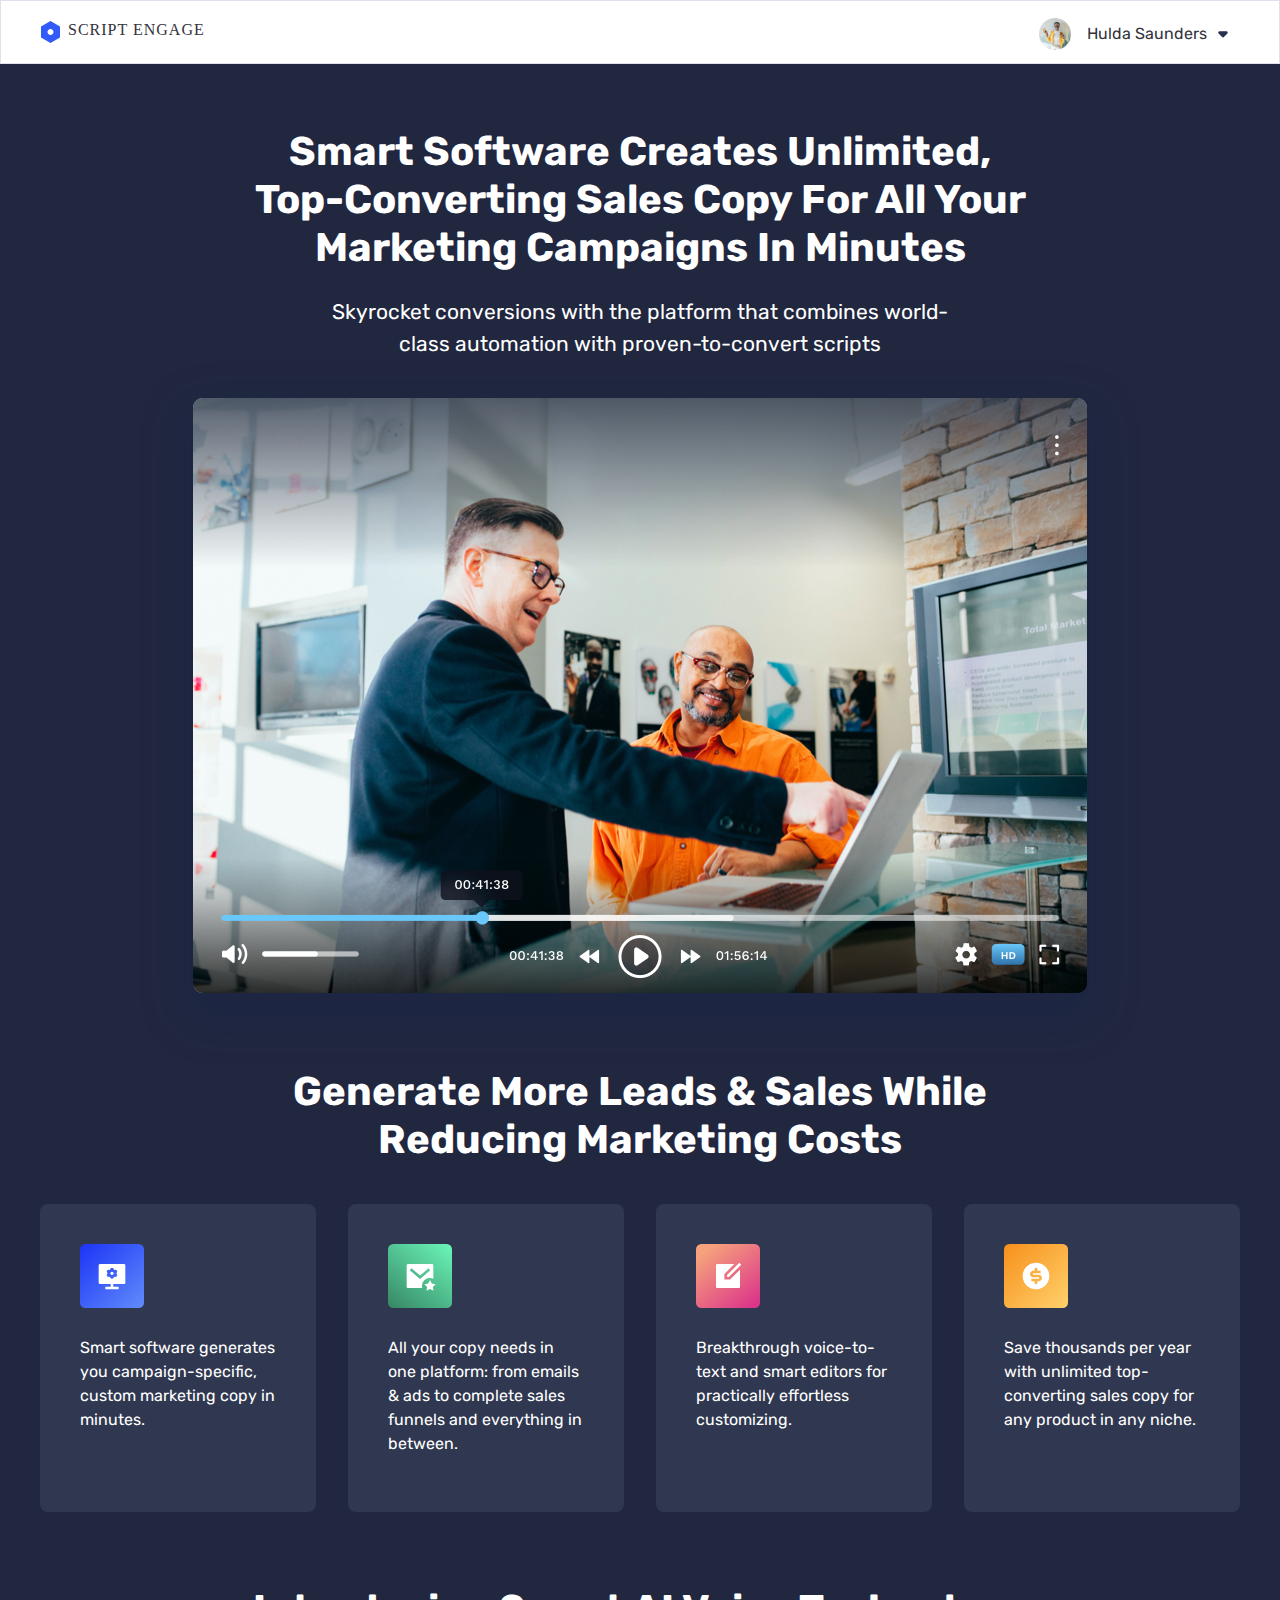
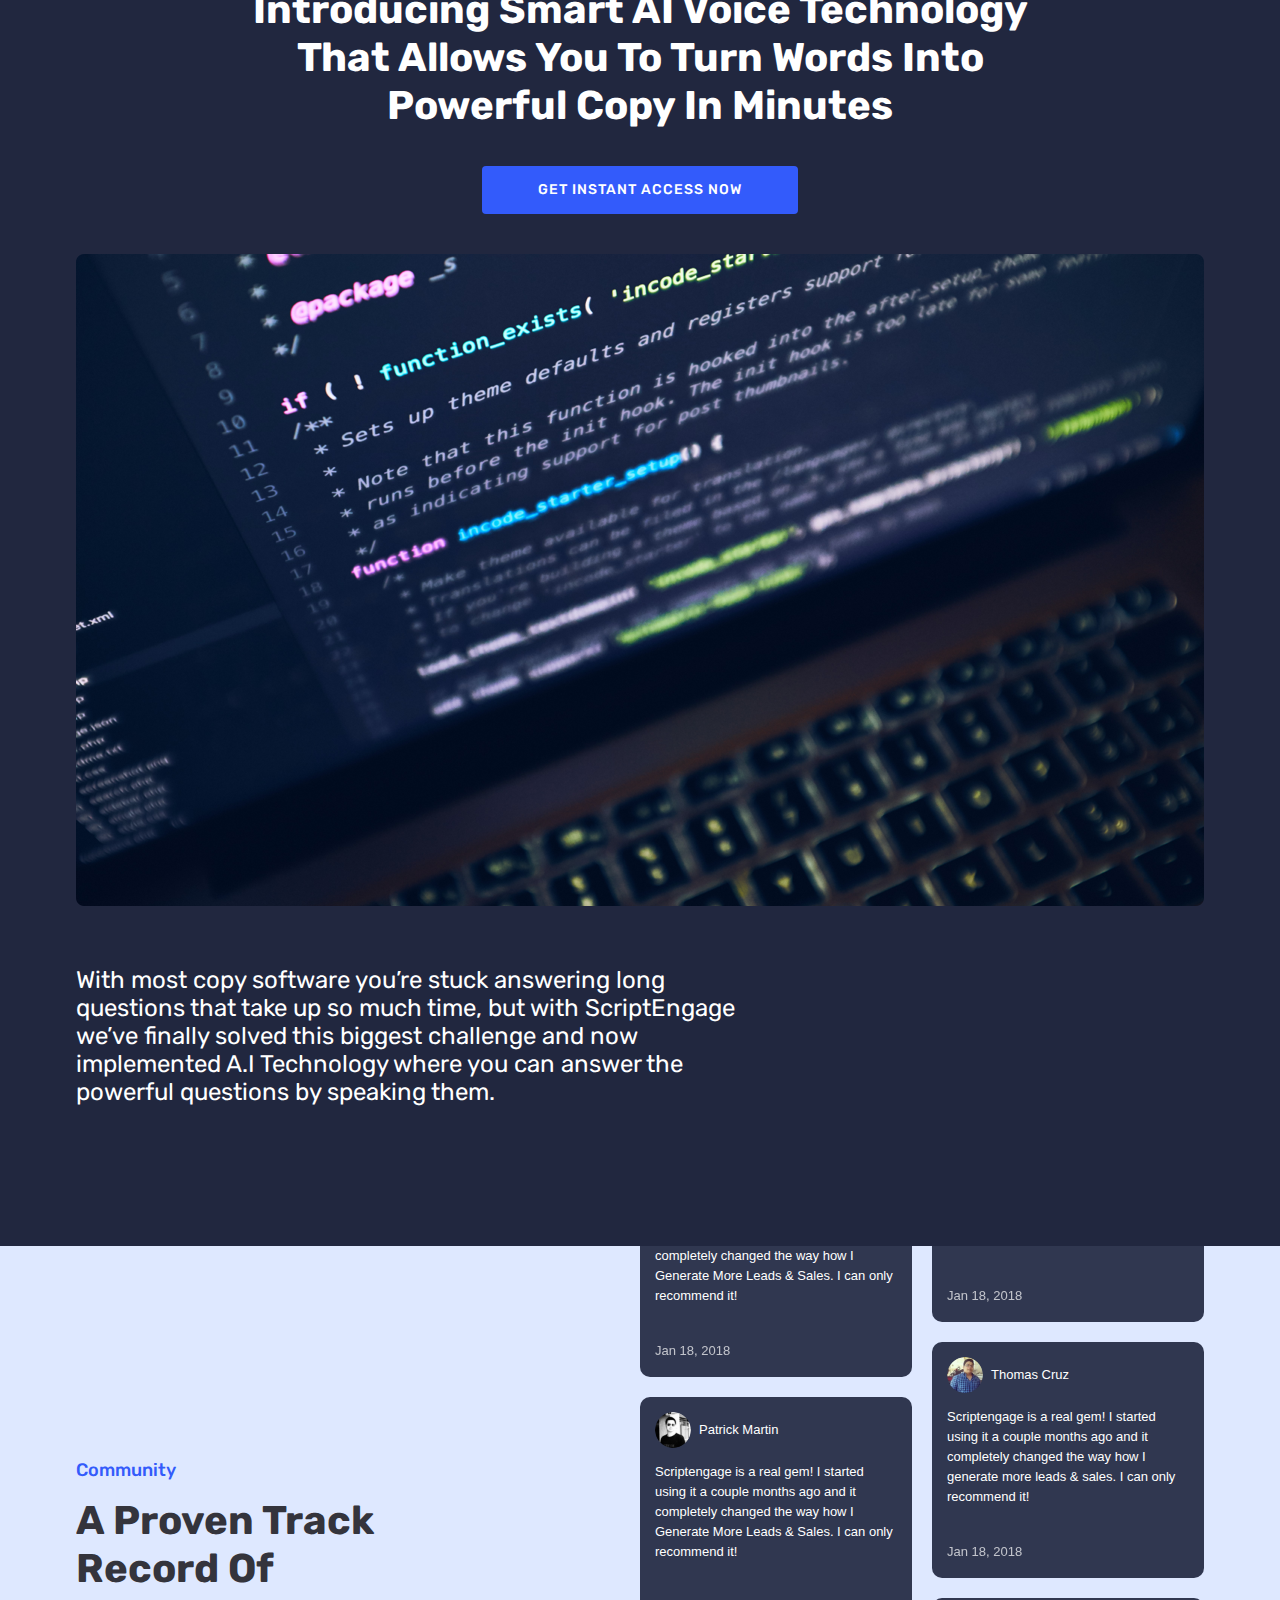
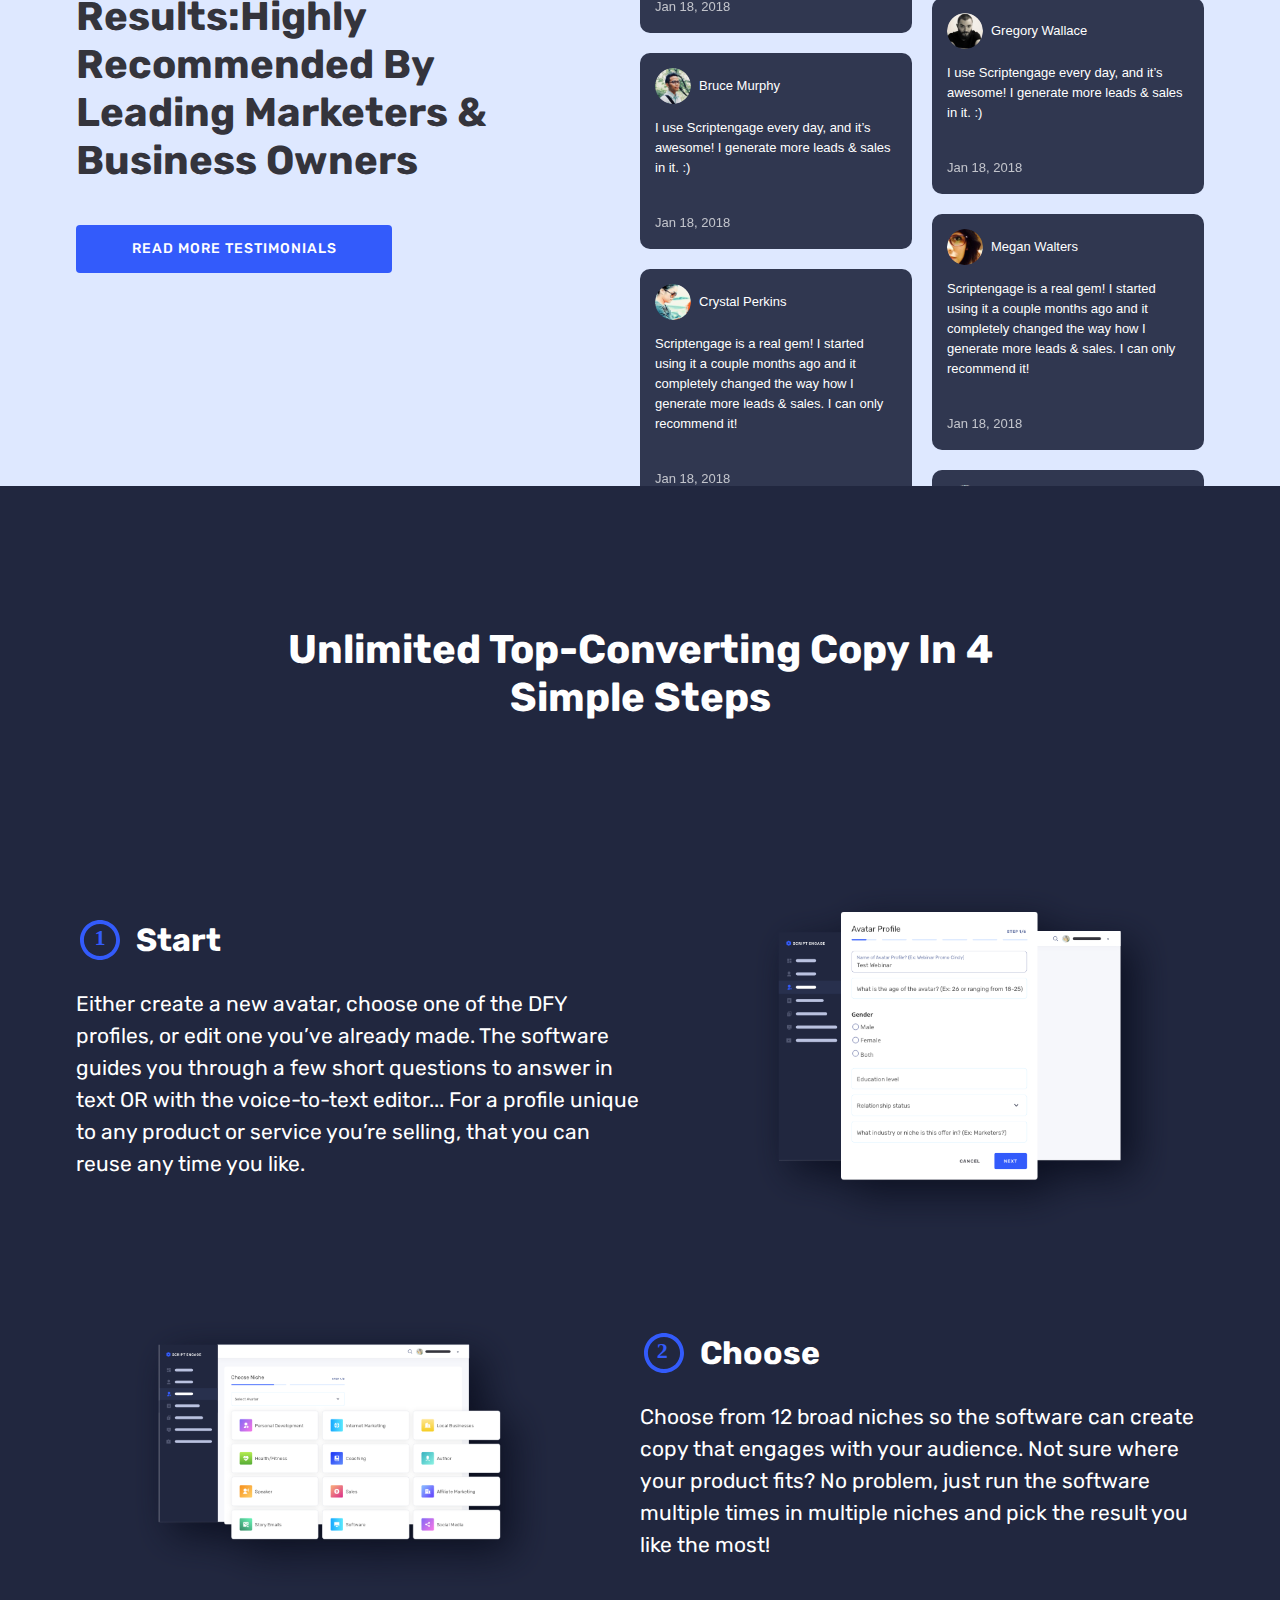
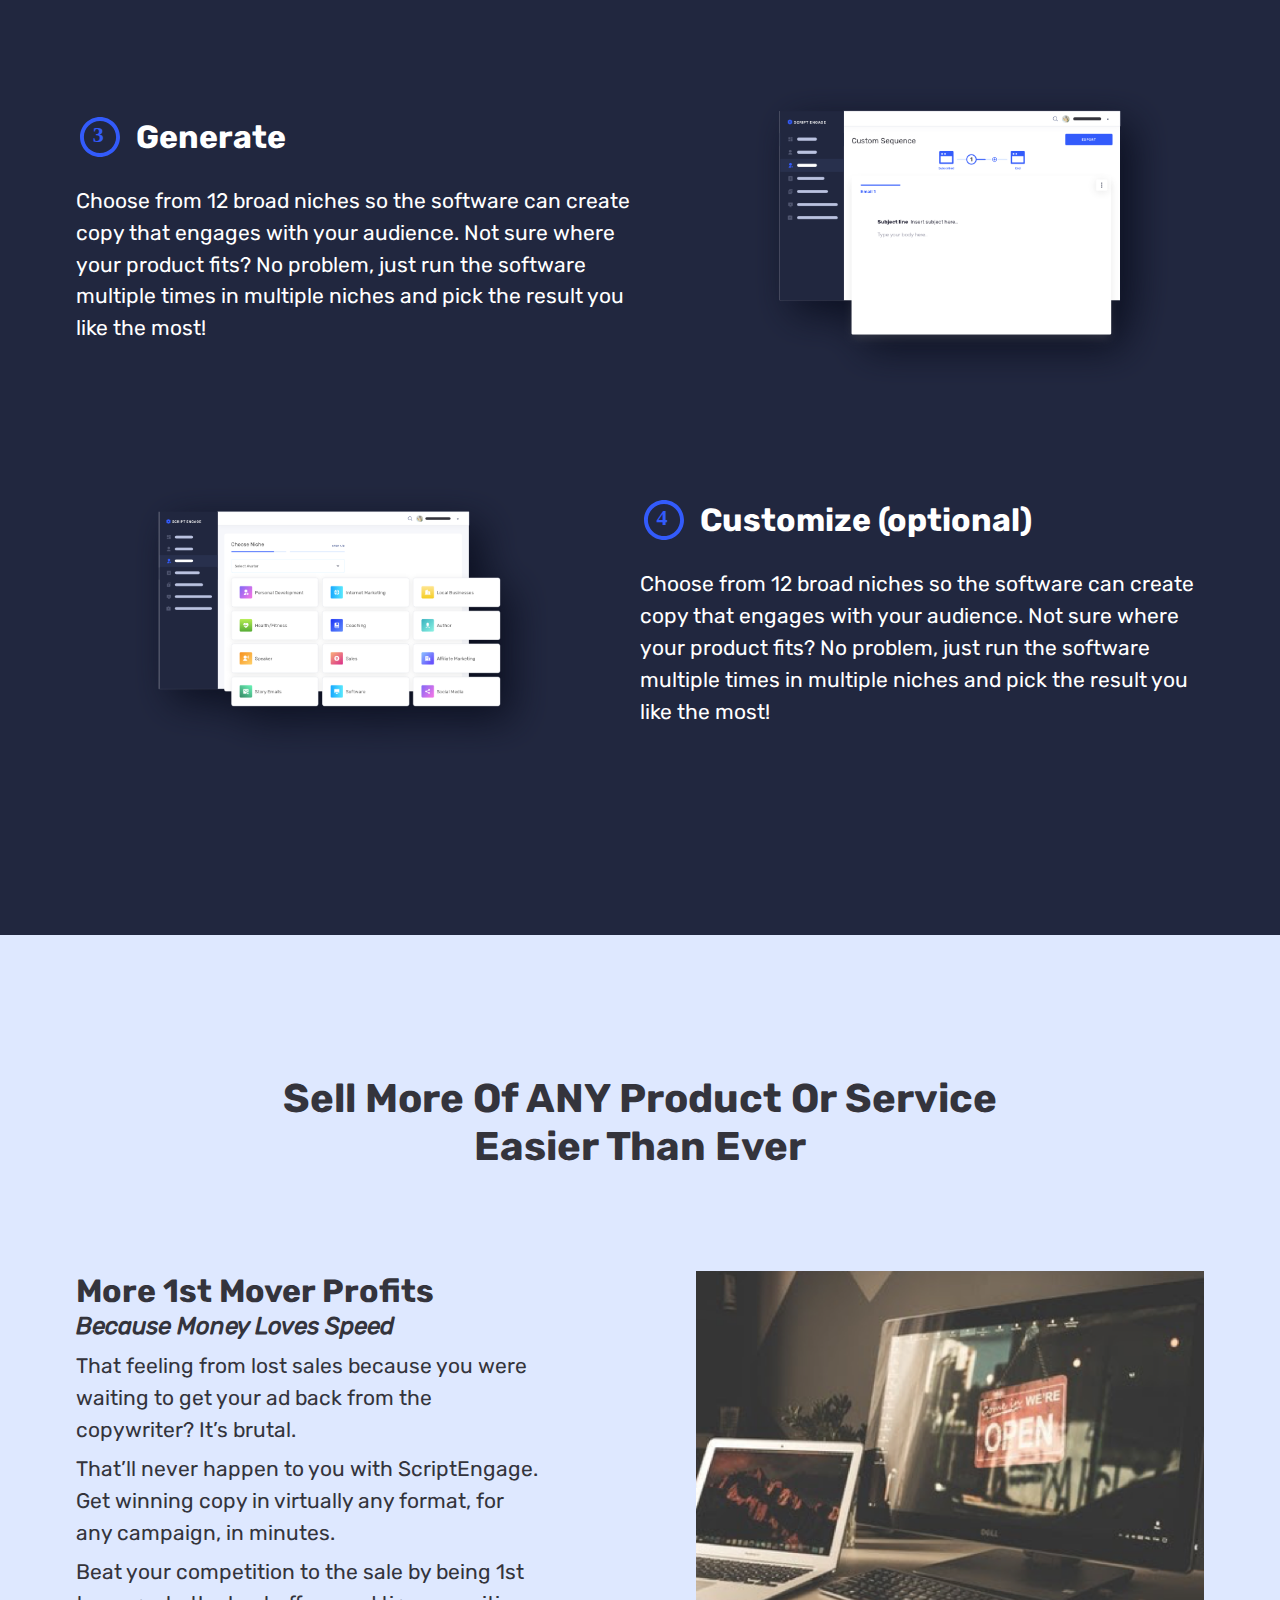
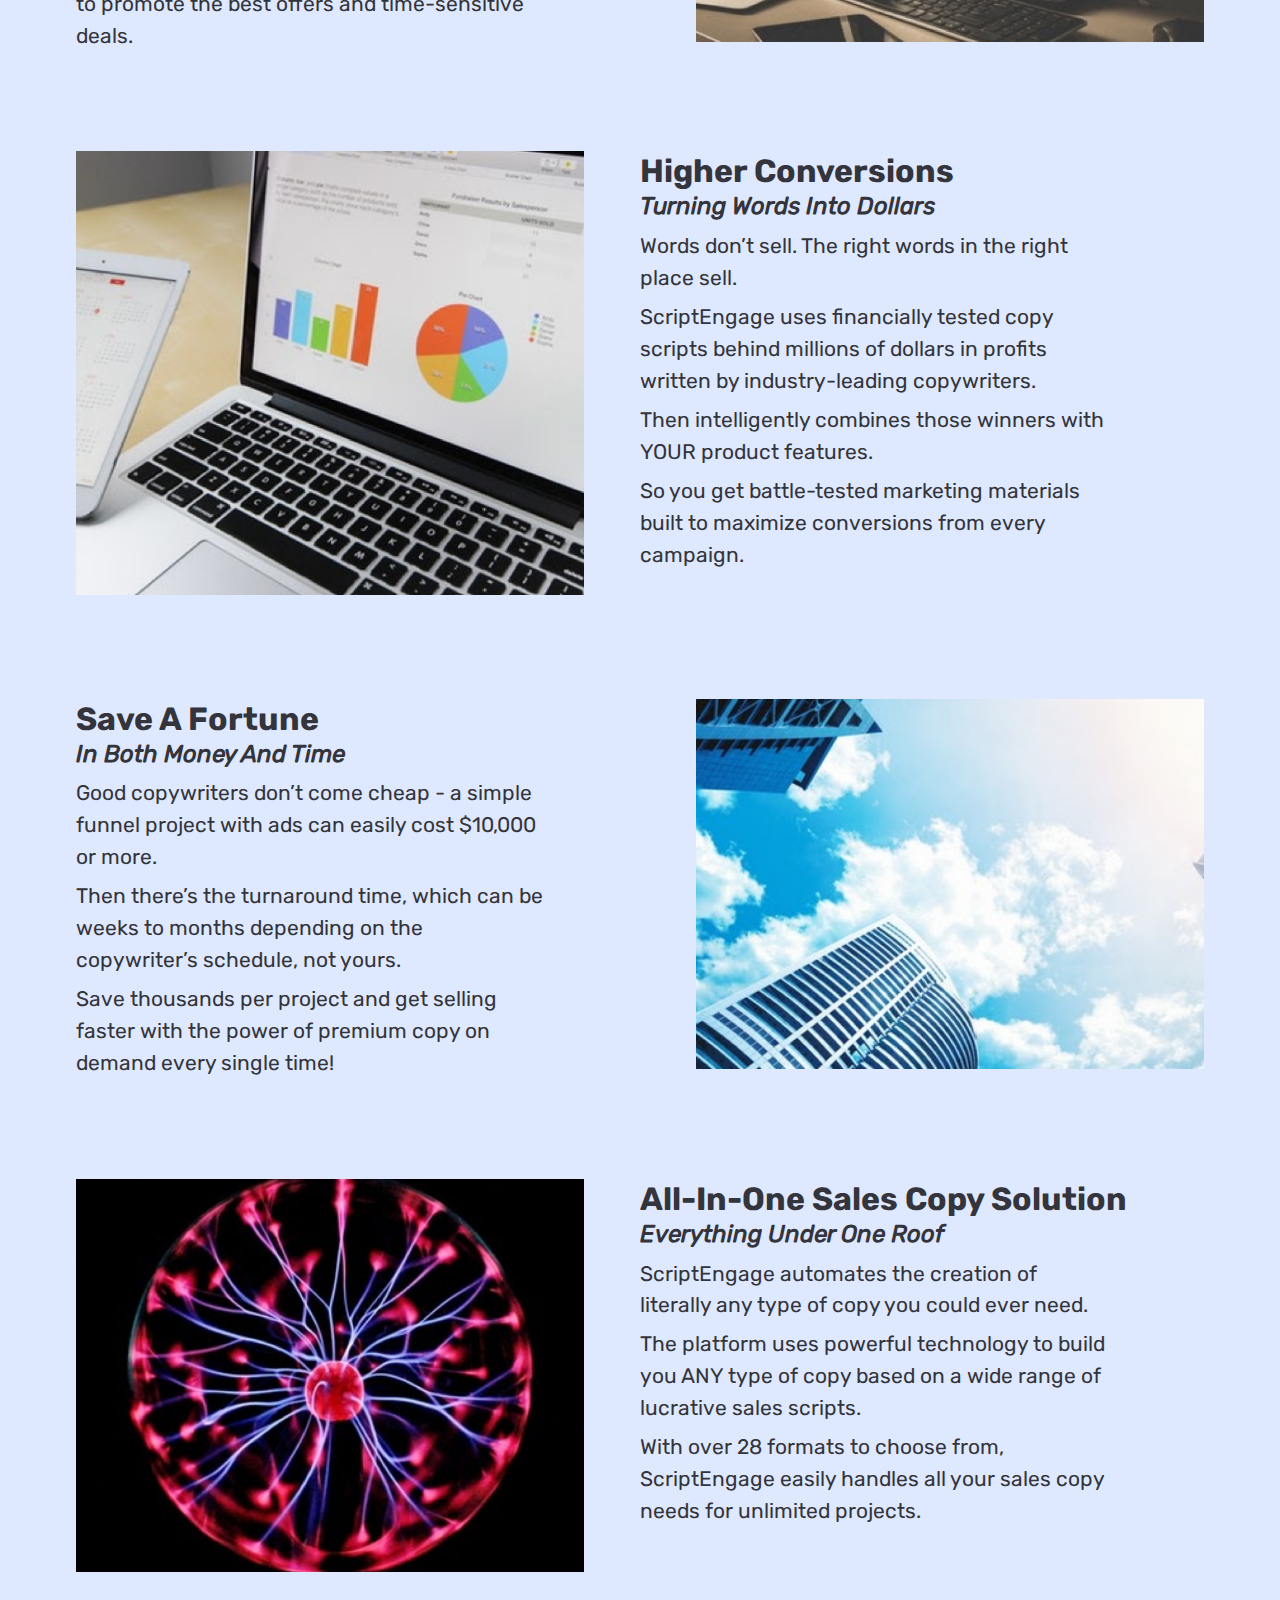
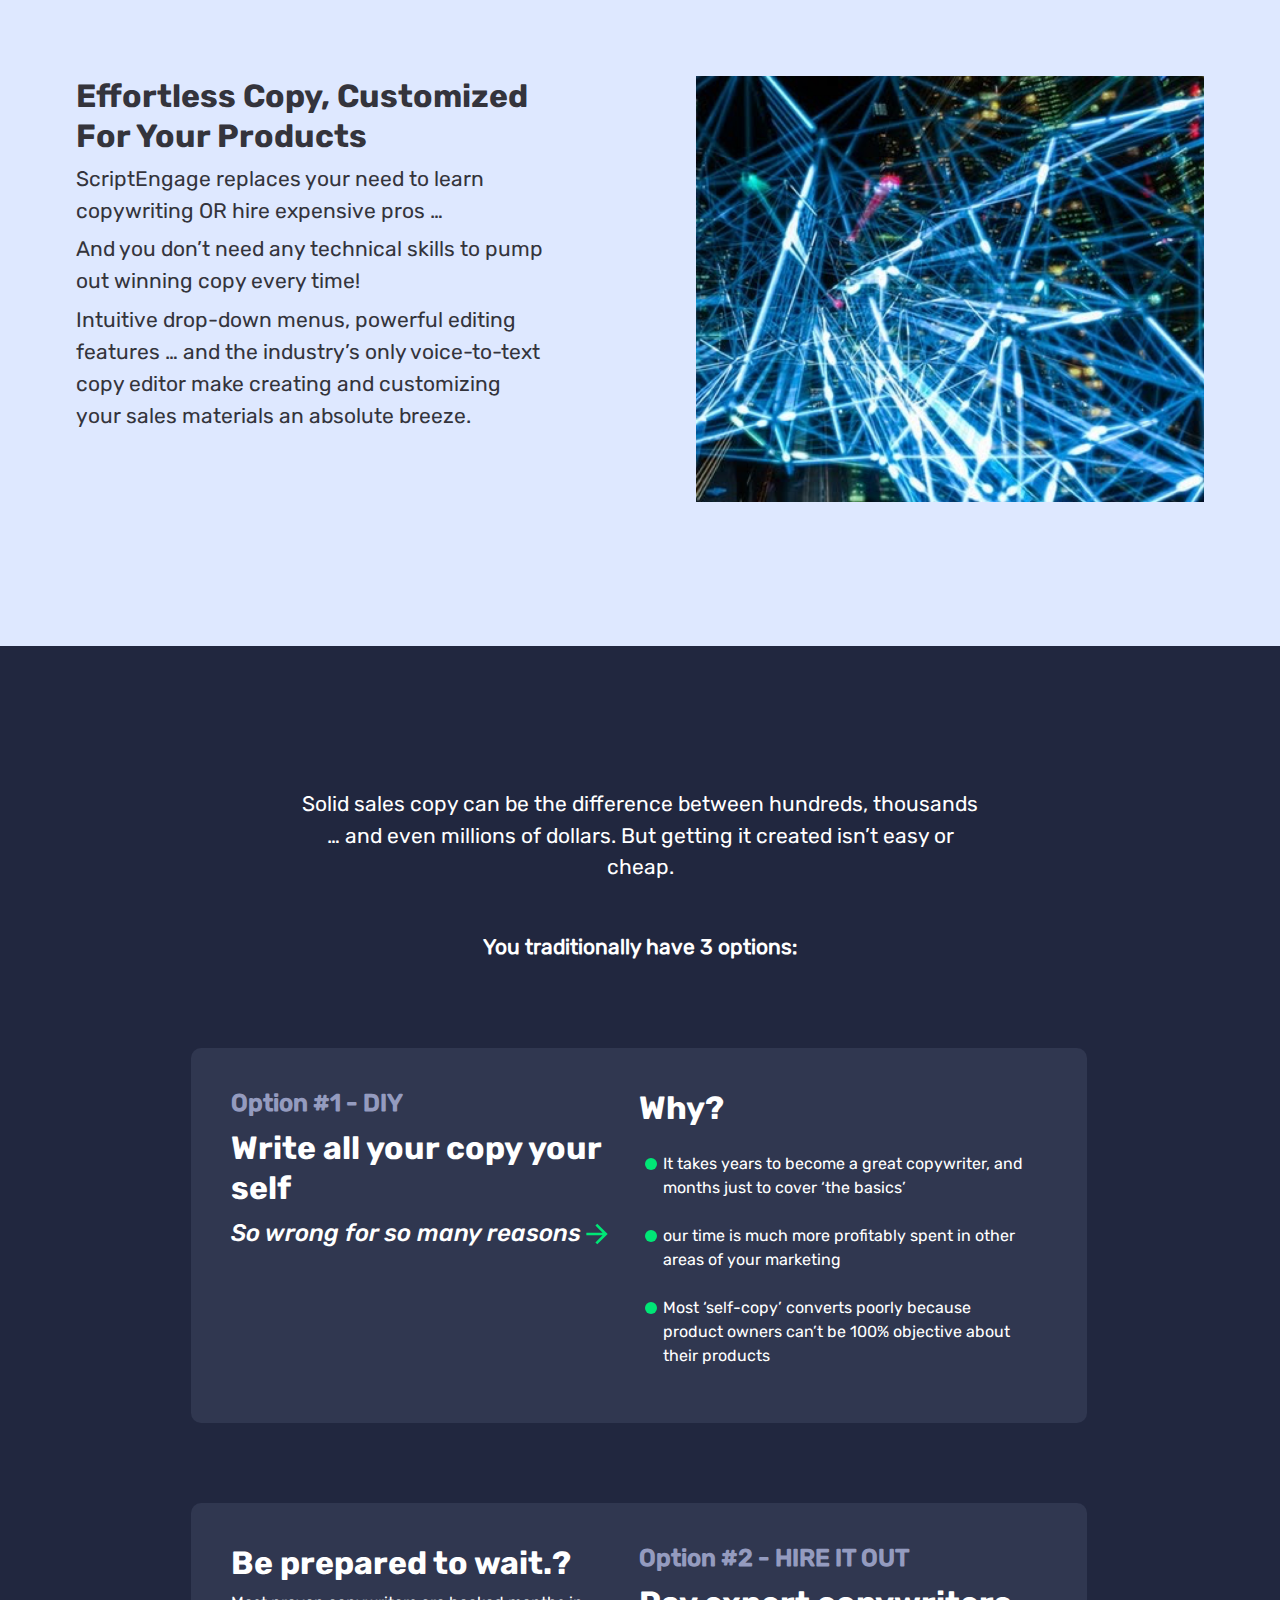
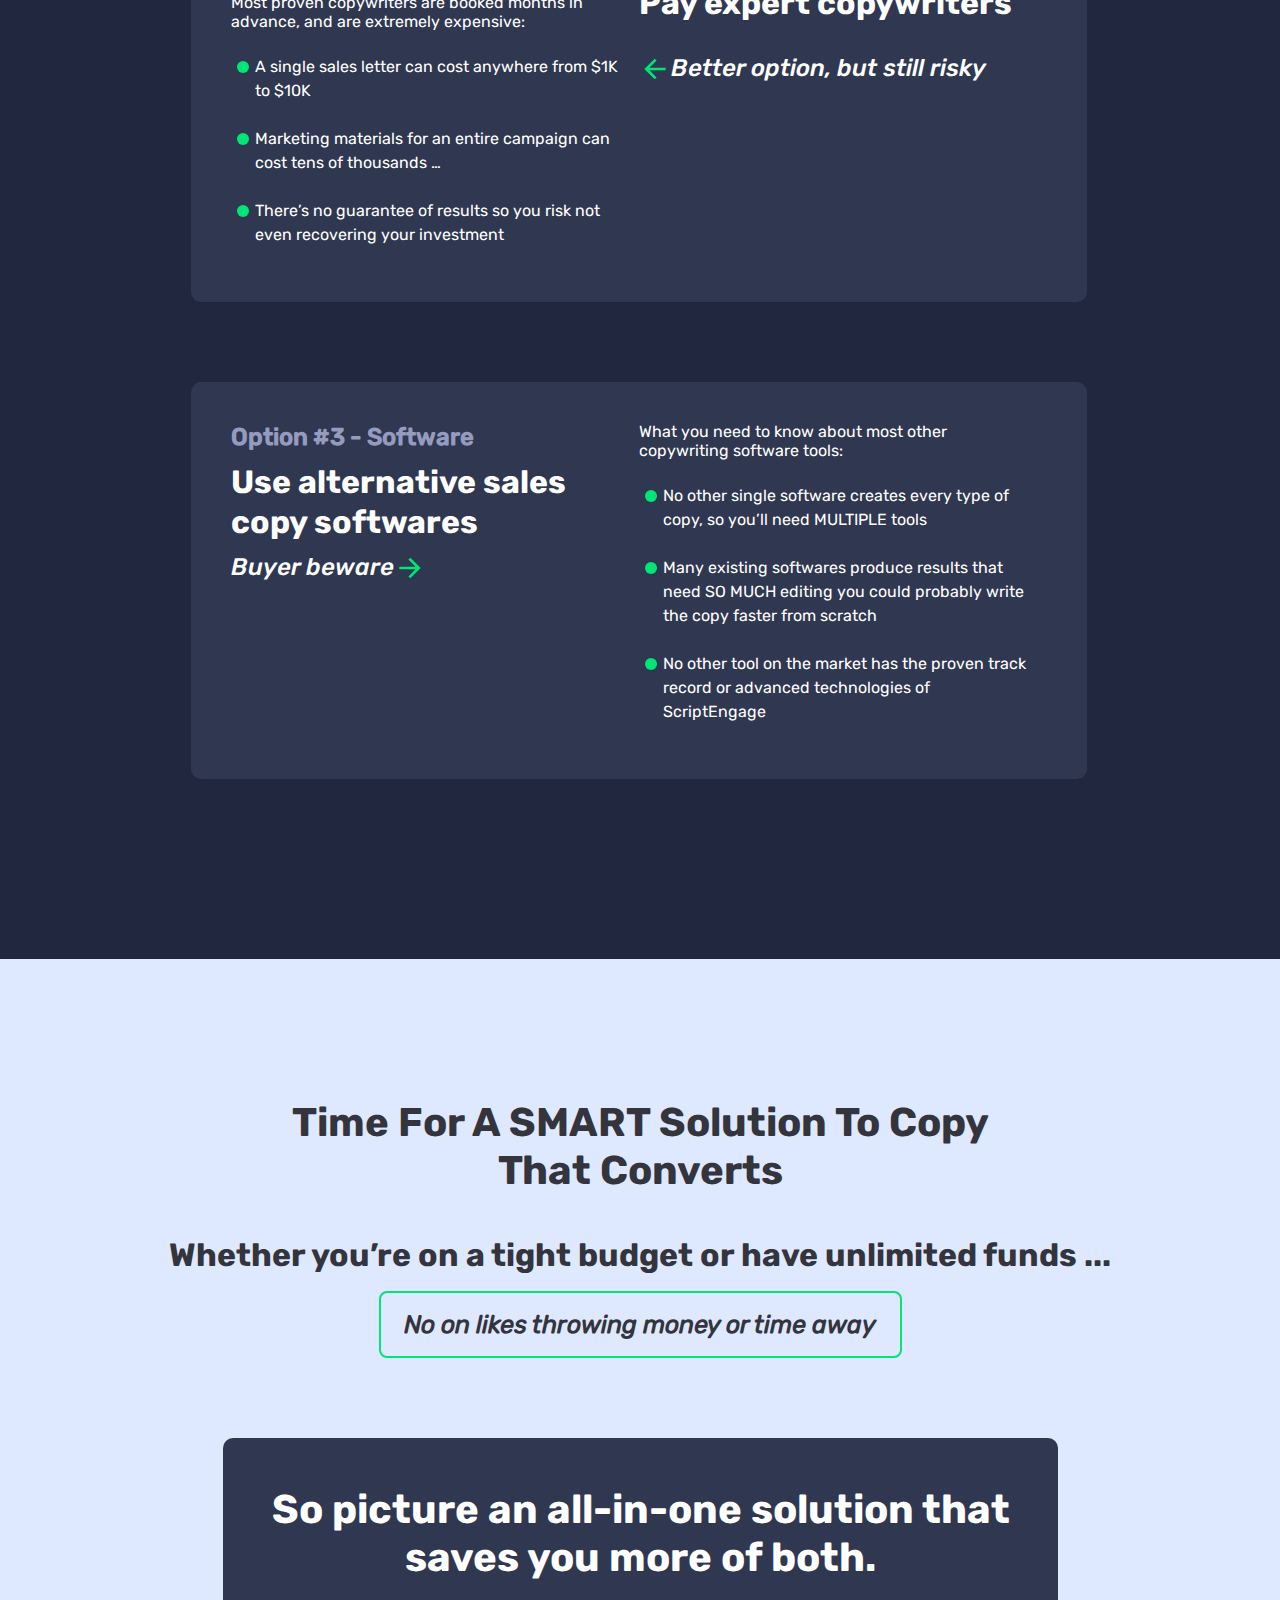
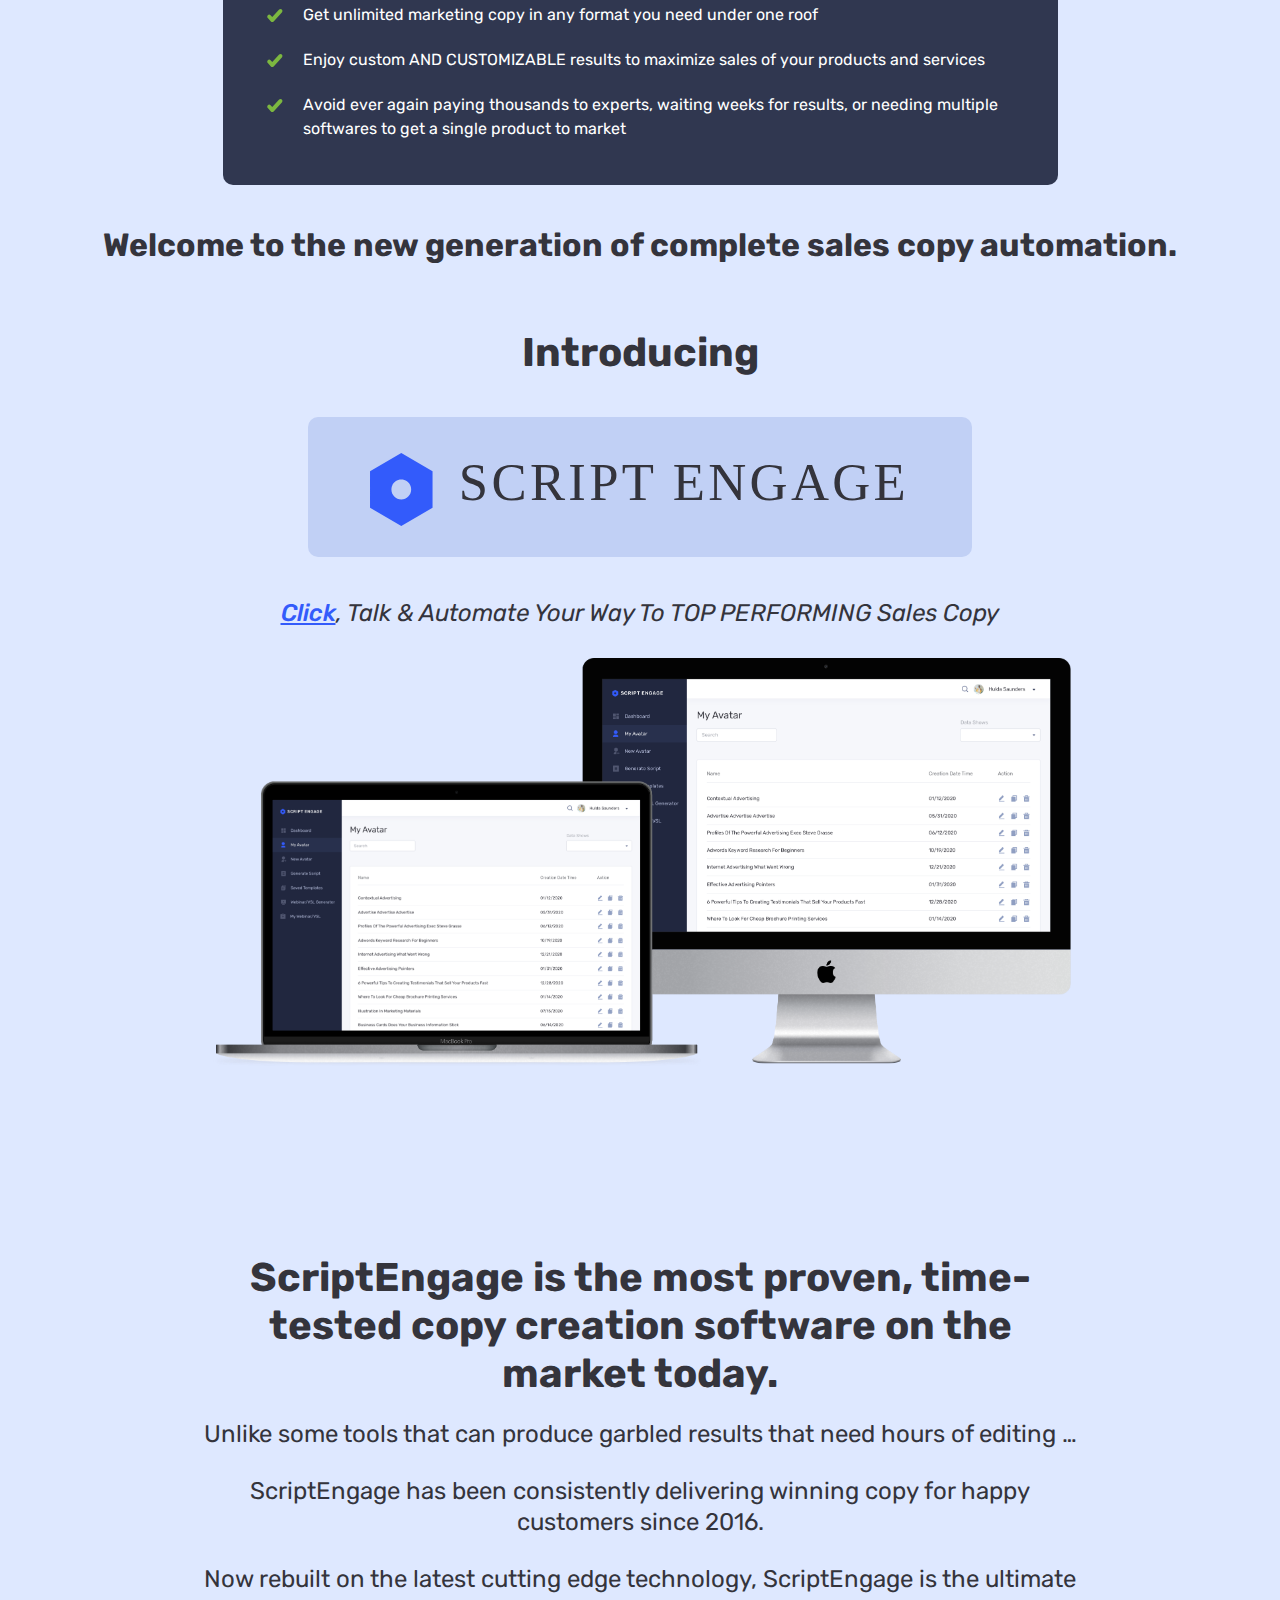
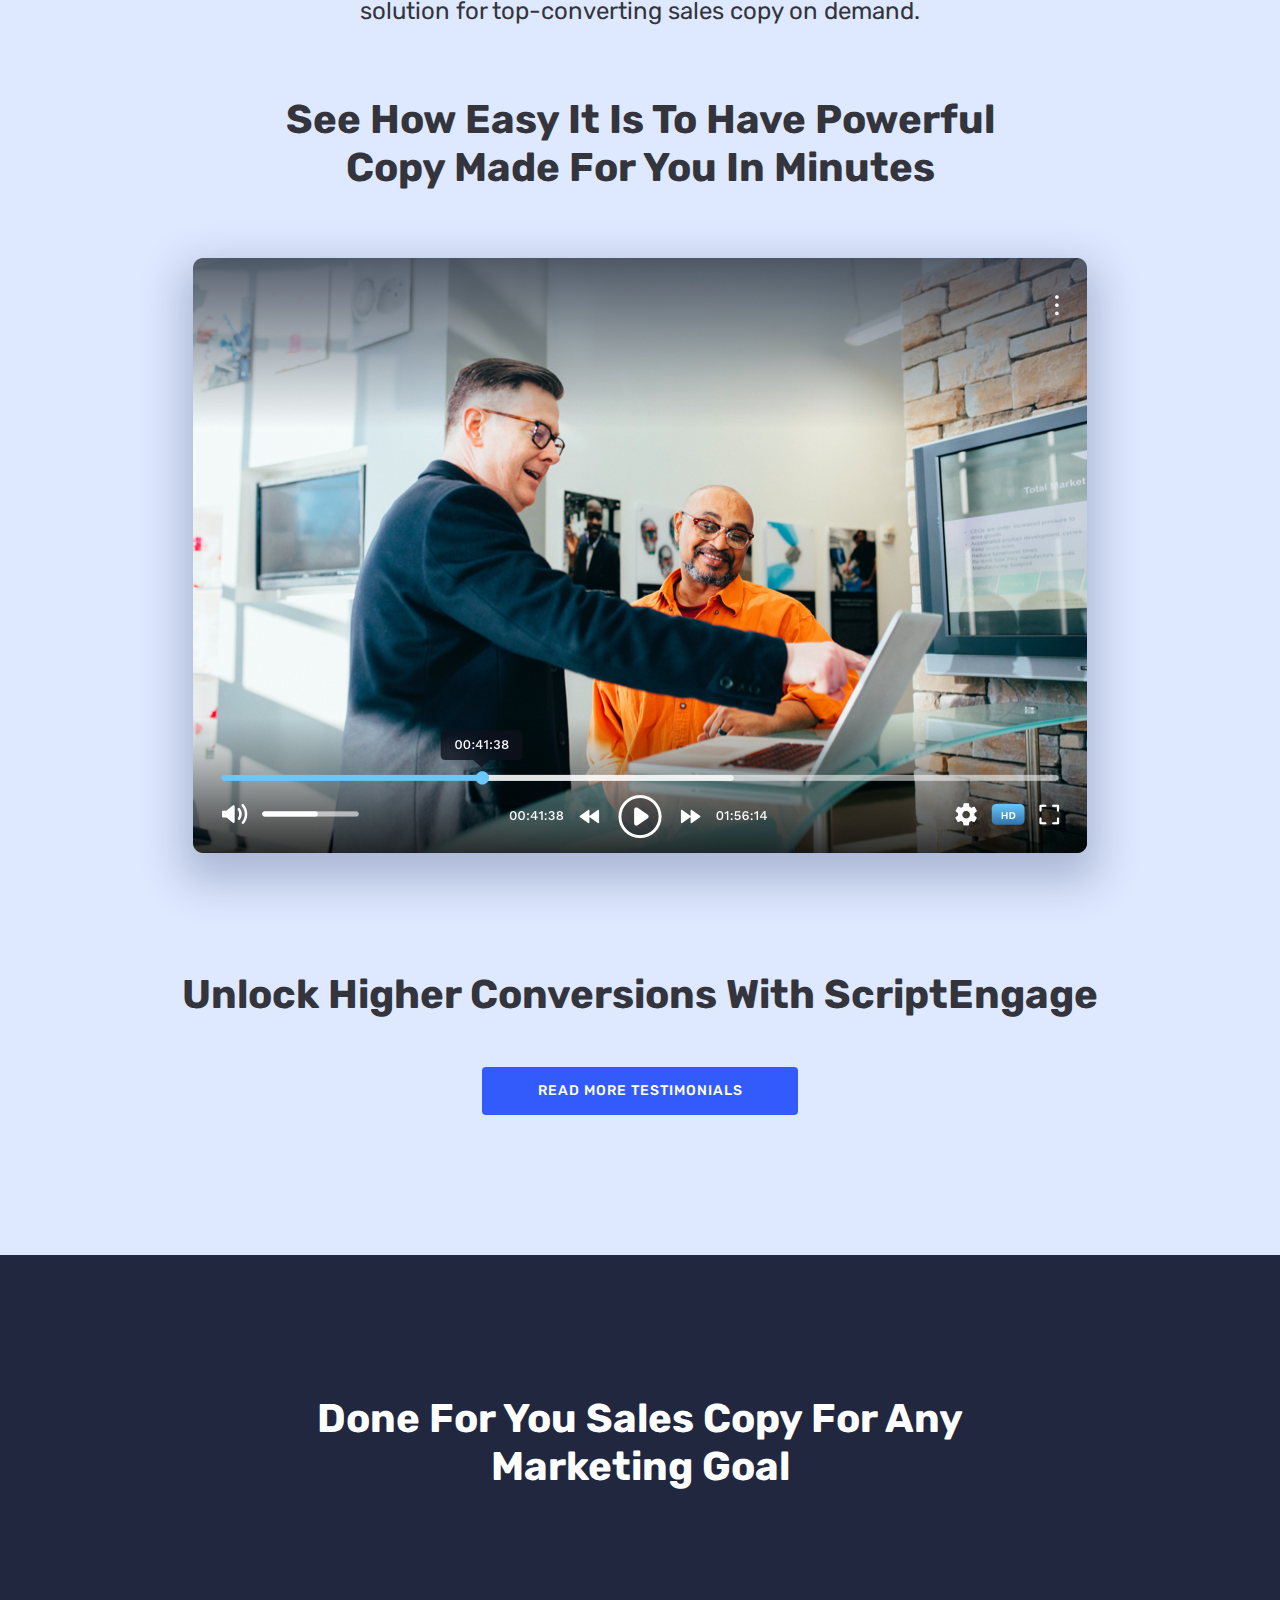
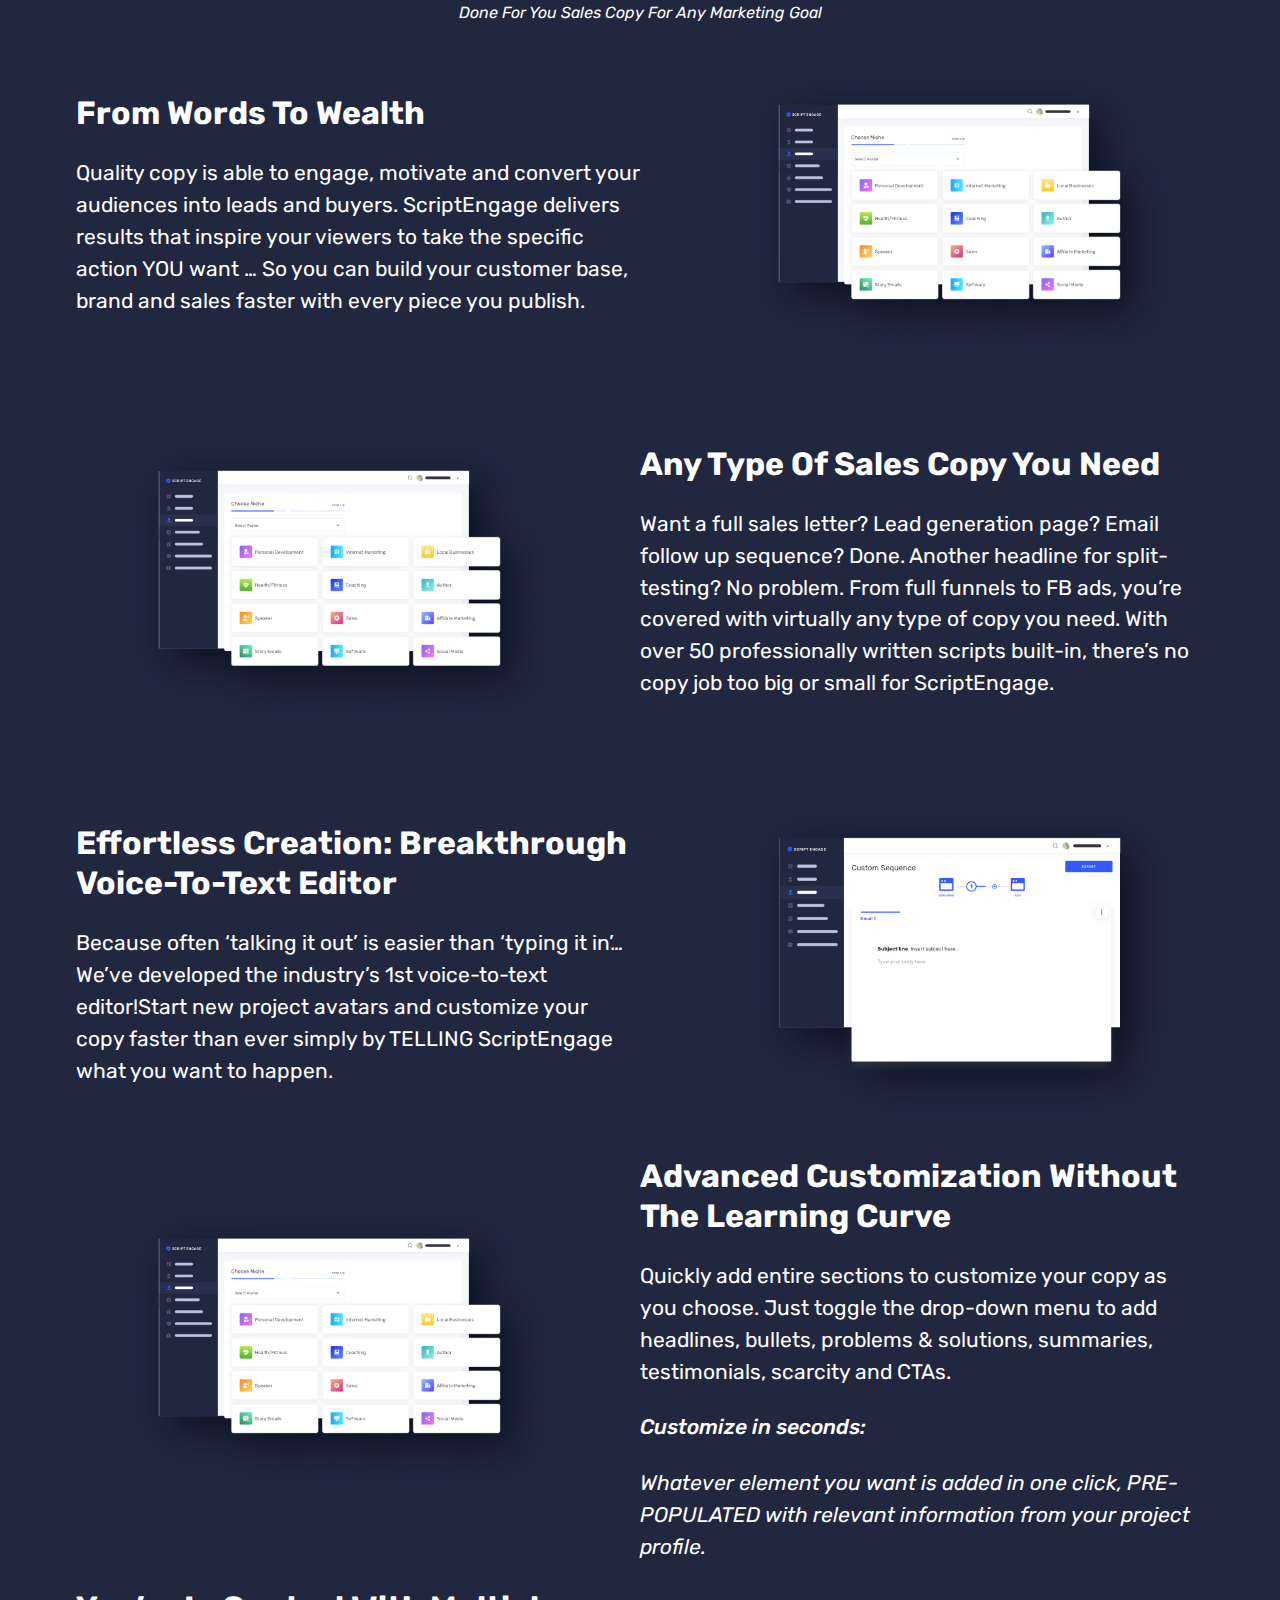
==== commit 3eb8344e: "Finished second page" ====
--- a/index.html
+++ b/index.html
@@ -22,7 +22,7 @@
 
 <!--section1-->
 
-<div class="section bg-colorf">
+<div class="section bg-dark">
 	<!--first block-->
 	<section class="first-block">
 		<div class="wrapper mx-auto">
@@ -84,7 +84,7 @@
 
 <!--chat-part-->
 
-<div class="chat-part bg-colord">
+<div class="chat-part bg-light">
 	<div class="chat-part_content section-content wrapper mx-auto">
 		<div class="chat-part-text-part">
 			<p class="community">Community</p>
@@ -196,7 +196,7 @@
 </div>
 
 <!--unimat-->
-<div class="unimat bg-colorf">
+<div class="unimat bg-dark">
 	<div class="unimat-content wrapper mx-auto">
 		<h3 class="title mx-auto text-center">Unlimited Top-Converting Copy In 4 Simple Steps</h3>
 	</div>
@@ -279,7 +279,7 @@
 
 <!--service-->
 
-<div class="service bg-colord">
+<div class="service bg-light">
 	<div class="service-inner wrapper mx-auto">
 		<h3 class="title text-center mx-auto">Sell More Of ANY Product Or Service Easier Than Ever</h3>
 	</div>
@@ -374,7 +374,7 @@
 
 <!--bet-->
 
-<div class="bet bg-colorf">
+<div class="bet bg-dark">
 	<div class="bet-text wrapper mx-auto">
 		<p class="text-center mx-auto">Solid sales copy can be the difference between hundreds, thousands … and even
 			millions of dollars. But
@@ -470,7 +470,7 @@
 </div>
 
 <!--smart-->
-<div class="smart bg-colord">
+<div class="smart bg-light">
 	<div class="smart-content  section-content wrapper mx-auto">
 		<div class="smart-text">
 			<h3 class="title text-center mx-auto">Time For A SMART Solution To Copy That Converts</h3>
@@ -541,7 +541,7 @@
 </div>
 
 <!--unimat-->
-<div class="unimat bg-colorf">
+<div class="unimat bg-dark">
 	<div class="unimat-content  wrapper mx-auto">
 		<h3 class="text-center title mx-auto">Done For You Sales Copy For Any Marketing Goal</h3>
 	</div>
@@ -642,7 +642,7 @@
 </div>
 <!-- make-->
 
-<div class="make bg-colord">
+<div class="make bg-light">
 	<div class="make-text section-content  wrapper mx-auto">
 		<h3 class="h3 title mx-auto text-center">Even More Powerful Features Make ScriptEngage
 			Your Complete Automated Copy Solution</h3>
@@ -700,7 +700,7 @@
 
 <!--Demnd-->
 
-<div class="demnd bg-colorf">
+<div class="demnd bg-dark">
 	<div class="demnd-text wrapper mx-auto">
 		<h3 class="title text-center mx-auto">All The Marketing Materials You’ll Ever Need: Unlimited And On Demand</h3>
 	</div>
@@ -725,7 +725,7 @@
 </div>
 
 <!--script-->
-<div class="script bg-colord">
+<div class="script bg-light">
 	<div class="wrapper mx-auto">
 		<div class="script-text section-content">
 			<h3 class="h3 title text-center mx-auto">With ScriptEngage You Can:</h3>
@@ -780,7 +780,7 @@
 </div>
 
 <!--premium-->
-<div class="premium bg-colorf">
+<div class="premium bg-dark">
 	<div class="wrapper mx-auto">
 		<div class="premium-part section-content">
 			<div class="premium-part-left flex-grow-1">
@@ -993,7 +993,7 @@
 </div>
 
 <!--footer-->
-<div class="footer bg-colord">
+<div class="footer bg-light">
 	<div class="wrapper mx-auto">
 		<div class="footer-text section-content">
 			<h3 class="h3 title text-center mx-auto">Answers To Frequently Asked Questions</h3>
--- a/css/style.css
+++ b/css/style.css
@@ -1,415 +1,257 @@
-@font-face {
-	font-family: 'Rubik-Bold';
-	src: url('../fonts/Rubik-Bold.eot');
-	src: local('☺'), url('../fonts/Rubik-Bold.woff') format('woff'), url('../fonts/Rubik-Bold.ttf') format('truetype'), url('../fonts/Rubik-Bold.svg') format('svg');
-	font-weight: normal;
-	font-style: normal;
-}
-
-@font-face {
-	font-family: 'Rubik-Regular';
-	src: url('../fonts/Rubik-Regular.eot');
-	src: local('☺'), url('../fonts/Rubik-Regular.woff') format('woff'), url('../fonts/Rubik-Regular.ttf') format('truetype'), url('../fonts/Rubik-Regular.svg') format('svg');
-	font-weight: normal;
-	font-style: normal;
-}
-
-@font-face {
-	font-family: 'Rubik-Medium';
-	src: url('../fonts/Rubik-Medium.eot');
-	src: local('☺'), url('../fonts/Rubik-Medium.woff') format('woff'), url('../fonts/Rubik-Medium.ttf') format('truetype'), url('../fonts/Rubik-Medium.svg') format('svg');
-	font-weight: normal;
-	font-style: normal;
-}
-
-@font-face {
-	font-family: 'Rubik-Italic';
-	src: url('../fonts/Rubik-Italic.eot');
-	src: local('☺'), url('../fonts/Rubik-Italic.woff') format('woff'), url('../fonts/Rubik-Italic.ttf') format('truetype'), url('../fonts/Rubik-Italic.svg') format('svg');
-	font-weight: normal;
-	font-style: normal;
-}
-
-@font-face {
-	font-family: 'Rubik-MediumItalic';
-	src: url('../fonts/Rubik-MediumItalic.eot');
-	src: local('☺'), url('../fonts/Rubik-MediumItalic.woff') format('woff'), url('../fonts/Rubik-MediumItalic.ttf') format('truetype'), url('../fonts/Rubik-MediumItalic.svg') format('svg');
-	font-weight: normal;
-	font-style: normal;
-}
-
-* {
-	margin: 0;
-	padding: 0;
-	-webkit-box-sizing: border-box;
-	box-sizing: border-box;
-	max-width: 100%;
-	font-family: 'Rubik-Regular', sans-serif;
-}
-
-h1, h1, h3, h4, h5, h6 {
-	font-family: 'Rubik-Bold', sans-serif;
-}
-
-.h3.title {
-	color: #34343c;
-}
-
-.bg-colorf {
-	background-color: #21273f;
-}
-
-.bg-colord {
-	background-color: #dee8ff;
-}
-
-ul {
-	list-style: none;
-}
-
-p {
-	color: #ffffff;
-}
-
-/*text alignment*/
-.text-center {
-	text-align: center;
-}
-
-.wrapper {
-	width: 1128px;
-	max-width: 100%;
-}
-
-.mx-auto {
-	margin-left: auto;
-	margin-right: auto;
-}
-
-.title {
-	max-width: 788px;
-	font-size: 40px;
-	color: #ffffff;
-	line-height: 1.2;
-}
+@import "fonts.css";
+@import "reset.css";
+@import "box-part.css";
 
 .section-contant-text {
-	max-width: 664px;
-	font-size: 21px;
-	line-height: 32px;
+  max-width: 664px;
+  font-size: 21px;
+  line-height: 32px;
 }
 
 /*first block*/
 .first-block .title {
-	padding: 64px 0 24px;
+  padding: 64px 0 24px;
 }
 
 /*end first block*/
 /*second block*/
 .second-block .title {
-	padding: 0 0 40px;
+  padding: 0 0 40px;
 }
 
 /*end second block*/
 
-.box-part {
-	display: -ms-grid;
-	display: grid;
-	-ms-grid-columns: calc((100% - 96px) / 4) 32px calc((100% - 96px) / 4) 32px calc((100% - 96px) / 4) 32px calc((100% - 96px) / 4);
-	grid-template-columns: repeat(4, calc((100% - 96px) / 4));
-	grid-gap: 32px;
-	-webkit-box-pack: center;
-	-ms-flex-pack: center;
-	justify-content: center;
-	width: 100%;
-	padding: 0 40px;
-}
-
-.box {
-	padding: 40px 40px 72px;
-	border-radius: 8px;
-	background-color: #303750;
-}
-
-.box img {
-	width: 64px;
-	height: 64px;
-	-o-object-fit: contain;
-	object-fit: contain;
-}
-
-.box p {
-	margin: 24px 0 0;
-	font-size: 16px;
-	line-height: 1.5;
-	text-align: revert;
-}
-
 .third-block .title {
-	padding: 74px 0 36px;
+  padding: 74px 0 36px;
 }
 
 .third-block-image img {
-	width: 100%;
-	margin: 40px 0 56px;
+  width: 100%;
+  margin: 40px 0 56px;
 }
 
 .third-block .description {
-	font-size: 24px;
+  font-size: 24px;
 }
 
 /**header_part**/
 header {
-	width: 100%;
-	height: 64px;
-	padding: 17px 40px 15px;
-	-webkit-box-shadow: 0 4px 24px 0 rgba(50, 58, 114, 0.04);
-	box-shadow: 0 4px 24px 0 rgba(50, 58, 114, 0.04);
-	border: solid 1px #dfe1eb;
-	background-color: #ffffff;
+  width: 100%;
+  height: 64px;
+  padding: 17px 40px 15px;
+  -webkit-box-shadow: 0 4px 24px 0 rgba(50, 58, 114, 0.04);
+  box-shadow: 0 4px 24px 0 rgba(50, 58, 114, 0.04);
+  border: solid 1px #dfe1eb;
+  background-color: var(--white);
 }
 
 .header-content {
-	margin: 0 auto;
-	display: -webkit-box;
-	display: -ms-flexbox;
-	display: flex;
-	-webkit-box-orient: horizontal;
-	-webkit-box-direction: normal;
-	-ms-flex-direction: row;
-	flex-direction: row;
-	-ms-flex-wrap: nowrap;
-	flex-wrap: nowrap;
-	-webkit-box-align: center;
-	-ms-flex-align: center;
-	align-items: center;
-	-webkit-box-pack: justify;
-	-ms-flex-pack: justify;
-	justify-content: space-between;
+  margin: 0 auto;
+  display: -webkit-box;
+  display: -ms-flexbox;
+  display: flex;
+  -webkit-box-orient: horizontal;
+  -webkit-box-direction: normal;
+  -ms-flex-direction: row;
+  flex-direction: row;
+  -ms-flex-wrap: nowrap;
+  flex-wrap: nowrap;
+  -webkit-box-align: center;
+  -ms-flex-align: center;
+  align-items: center;
+  -webkit-box-pack: justify;
+  -ms-flex-pack: justify;
+  justify-content: space-between;
 }
 
 .logo img {
-	height: 28px;
+  height: 28px;
 }
 
 .logo-part img {
-	width: 32px;
-	height: 32px;
-	-o-object-fit: contain;
-	object-fit: contain;
+  width: 32px;
+  height: 32px;
+  -o-object-fit: contain;
+  object-fit: contain;
 }
 
 .logo-part {
-	display: -webkit-box;
-	display: -ms-flexbox;
-	display: flex;
-	-webkit-box-align: center;
-	-ms-flex-align: center;
-	align-items: center;
+  display: -webkit-box;
+  display: -ms-flexbox;
+  display: flex;
+  -webkit-box-align: center;
+  -ms-flex-align: center;
+  align-items: center;
 }
 
 .name {
-	margin: 0 0 0 16px;
-	font-size: 16px;
-	line-height: 1.5;
-	color: #34343c;
+  margin: 0 0 0 16px;
+  font-size: 16px;
+  line-height: 1.5;
+  color: #34343c;
 }
 
 .fa-caret-down {
-	width: 24px;
-	height: 24px;
-	margin: 8px 0 3px 16px;
+  width: 24px;
+  height: 24px;
+  margin: 8px 0 3px 16px;
 }
 
 /**section-part1**/
 
 .section {
-	width: 100%;
-	padding: 0 0 140px;
+  width: 100%;
+  padding: 0 0 140px;
 }
 
 .section-content {
-	display: -webkit-box;
-	display: -ms-flexbox;
-	display: flex;
-	-webkit-box-pack: center;
-	-ms-flex-pack: center;
-	justify-content: center;
-	-ms-flex-wrap: wrap;
-	flex-wrap: wrap;
-	-webkit-box-orient: horizontal;
-	-webkit-box-direction: normal;
-	-ms-flex-direction: row;
-	flex-direction: row;
+  display: -webkit-box;
+  display: -ms-flexbox;
+  display: flex;
+  -webkit-box-pack: center;
+  -ms-flex-pack: center;
+  justify-content: center;
+  -ms-flex-wrap: wrap;
+  flex-wrap: wrap;
+  -webkit-box-orient: horizontal;
+  -webkit-box-direction: normal;
+  -ms-flex-direction: row;
+  flex-direction: row;
 }
 
 .video {
-	margin: auto;
-	-o-object-fit: contain;
-	object-fit: contain;
-	border-radius: 10px;
-	display: block;
-}
-
-.button {
-	min-width: 316px;
-	border-radius: 4px;
-	background-color: #335bfb;
-	border: none;
-	outline: none;
-	padding: 12px 20px;
-	text-transform: uppercase;
-	font-size: 14px;
-	font-weight: 500;
-	line-height: 1.71;
-	letter-spacing: 1px;
-	text-align: center;
-	color: #ffffff;
-	text-decoration: none;
-	display: inline-block;
-	font-family: 'Rubik-Medium';
+  margin: auto;
+  -o-object-fit: contain;
+  object-fit: contain;
+  border-radius: 10px;
+  display: block;
 }
 
 .section_part3 img {
-	width: 80%;
-	height: auto;
-	-o-object-fit: contain;
-	object-fit: contain;
+  width: 80%;
+  height: auto;
+  -o-object-fit: contain;
+  object-fit: contain;
 }
 
 .section_part3 p {
-	width: 80%;
-	font-size: 24px;
-	font-weight: 500;
-	line-height: 32px;
-	text-align: revert;
-	margin-top: 50px;
+  width: 80%;
+  font-size: 24px;
+  font-weight: 500;
+  line-height: 32px;
+  text-align: revert;
+  margin-top: 50px;
 }
 
 /**chat-part**/
 
 .chat-part,
 .premium-part-right img {
-	width: 100%;
+  width: 100%;
 }
 
 .chat-part-text-part {
-	-ms-flex-item-align: center;
-	-ms-grid-row-align: center;
-	align-self: center;
+  -ms-flex-item-align: center;
+  -ms-grid-row-align: center;
+  align-self: center;
 }
 
 .premium-part-right {
-	padding-left: 56px;
+  padding-left: 56px;
 }
 
 .chat-block,
 .chat-part-text-part,
 .premium-part-right,
 .premium-part-left {
-	width: 50%;
+  width: 50%;
 }
 
 .chat-block {
-	display: -ms-grid;
-	display: grid;
-	-ms-grid-columns: calc((100% - 20px) / 2) 20px calc((100% - 20px) / 2);
-	grid-template-columns: repeat(2, calc((100% - 20px) / 2));
-	grid-gap: 20px;
-	max-height: 840px;
-	overflow: hidden;
+  display: -ms-grid;
+  display: grid;
+  -ms-grid-columns: calc((100% - 20px) / 2) 20px calc((100% - 20px) / 2);
+  grid-template-columns: repeat(2, calc((100% - 20px) / 2));
+  grid-gap: 20px;
+  max-height: 840px;
+  overflow: hidden;
 }
 
 .chat-part_content {
-	-webkit-box-pack: space-evenly;
-	-ms-flex-pack: space-evenly;
-	justify-content: space-evenly;
+  -webkit-box-pack: space-evenly;
+  -ms-flex-pack: space-evenly;
+  justify-content: space-evenly;
 }
 
 .chat-part-text-part .community {
-	font-size: 18px;
-	color: #335bfb;
-	font-family: 'Rubik-Medium';
-	margin-bottom: 16px;
+  font-size: 18px;
+  color: var(--blue);
+  font-family: 'Rubik-Medium';
+  margin-bottom: 16px;
 }
 
 .chat-part-text-part h4 {
-	padding: 0 129px 40px 0;
-	max-width: 100%;
-	font-size: 40px;
-	line-height: 1.2;
-	color: #34343c;
+  padding: 0 129px 40px 0;
+  max-width: 100%;
+  font-size: 40px;
+  line-height: 1.2;
+  color: #34343c;
 }
 
 .chat_style {
-	border-radius: 10px;
-	background-color: #303750;
+  border-radius: 10px;
+  background-color: #303750;
 }
 
 .box-1 {
-	margin: 0 0 20px;
-	padding: 0 15px 16px;
+  margin: 0 0 20px;
+  padding: 0 15px 16px;
 }
 
 .chat-part2 {
-	-webkit-transform: translateY(-40px);
-	-ms-transform: translateY(-40px);
-	transform: translateY(-40px);
+  -webkit-transform: translateY(-40px);
+  -ms-transform: translateY(-40px);
+  transform: translateY(-40px);
 }
 
 .chat-part3 {
-	-webkit-transform: translateY(-30px);
-	-ms-transform: translateY(-30px);
-	transform: translateY(-30px);
+  -webkit-transform: translateY(-30px);
+  -ms-transform: translateY(-30px);
+  transform: translateY(-30px);
 }
 
 .chat-part_content {
-	overflow: hidden;
+  overflow: hidden;
 }
 
 .box-2-inner {
-	display: -webkit-box;
-	display: -ms-flexbox;
-	display: flex;
-	-webkit-box-align: center;
-	-ms-flex-align: center;
-	align-items: center;
-	margin-bottom: 14px;
+  display: -webkit-box;
+  display: -ms-flexbox;
+  display: flex;
+  -webkit-box-align: center;
+  -ms-flex-align: center;
+  align-items: center;
+  margin-bottom: 14px;
 }
 
 .box-2-inner img {
-	width: 36px;
-	height: 36px;
-	margin: 0 8px 0 0;
-	-o-object-fit: cover;
-	object-fit: cover;
-	border-radius: 50%;
-	overflow: hidden;
-}
-
-.align-items {
-	display: -webkit-box;
-	display: -ms-flexbox;
-	display: flex;
-	-webkit-box-align: center;
-	-ms-flex-align: center;
-	align-items: center;
-}
-
-.flex-grow-1 {
-	-webkit-box-flex: 1;
-	-ms-flex-positive: 1;
-	flex-grow: 1;
+  width: 36px;
+  height: 36px;
+  margin: 0 8px 0 0;
+  -o-object-fit: cover;
+  object-fit: cover;
+  border-radius: 50%;
+  overflow: hidden;
 }
 
 .fa-twitter {
-	opacity: 0.5;
-	color: #ffffff
+  opacity: 0.5;
+  color: var(--white)
 }
 
 .box-5 {
-	height: 65px;
-	margin: 20px 0 0;
+  height: 65px;
+  margin: 20px 0 0;
 }
 
 .box-6,
@@ -419,970 +261,935 @@
 .box-3,
 .box-4,
 .box-2 {
-	margin: 20px 0;
-	padding: 15px 15px 16px;
+  margin: 20px 0;
+  padding: 15px 15px 16px;
 }
 
 .chat_style p {
-	font-family: 'Source Sans Pro', sans-serif;
-	font-size: 13px;
-	line-height: 1.54;
-	color: #ffffff;
+  font-family: 'Source Sans Pro', sans-serif;
+  font-size: 13px;
+  line-height: 1.54;
+  color: var(--white);
 }
 
 .jan {
-	padding: 35px 0 0;
-	opacity: 0.7;
-	font-family: 'Source Sans Pro', sans-serif;
-	font-size: 12px;
-	color: #ffffff;
+  padding: 35px 0 0;
+  opacity: 0.7;
+  font-family: 'Source Sans Pro', sans-serif;
+  font-size: 12px;
+  color: var(--white);
 }
 
 /**unimat**/
 .unimat-content .title {
-	padding: 0 0 112px;
+  padding: 0 0 112px;
 }
 
 .unimat {
-	width: 100%;
-	padding: 140px 0;
+  width: 100%;
+  padding: 140px 0;
 }
 
 .unimat-part, .service-inner {
-	display: -webkit-box;
-	display: -ms-flexbox;
-	display: flex;
-	-webkit-box-pack: center;
-	-ms-flex-pack: center;
-	justify-content: center;
-	-ms-flex-wrap: wrap;
-	flex-wrap: wrap;
+  display: -webkit-box;
+  display: -ms-flexbox;
+  display: flex;
+  -webkit-box-pack: center;
+  -ms-flex-pack: center;
+  justify-content: center;
+  -ms-flex-wrap: wrap;
+  flex-wrap: wrap;
 }
 
 .unimat-part:nth-child(even) {
-	-webkit-box-orient: horizontal;
-	-webkit-box-direction: reverse;
-	-ms-flex-direction: row-reverse;
-	flex-direction: row-reverse;
+  -webkit-box-orient: horizontal;
+  -webkit-box-direction: reverse;
+  -ms-flex-direction: row-reverse;
+  flex-direction: row-reverse;
 }
 
 .unimat-conatnt-left-part {
-	display: -webkit-box;
-	display: -ms-flexbox;
-	display: flex;
+  display: -webkit-box;
+  display: -ms-flexbox;
+  display: flex;
 }
 
 .unimat-conatnt-left-part img {
-	width: 48px;
-	-o-object-fit: contain;
-	object-fit: contain;
-	margin-right: 12px;
+  width: 48px;
+  -o-object-fit: contain;
+  object-fit: contain;
+  margin-right: 12px;
 }
 
 .unimat-conatnt-left-part h5 {
-	font-family: 'Rubik-Bold';
-	font-size: 32px;
-	line-height: 1.25;
-	color: #ffffff;
-	-ms-flex-item-align: center;
-	-ms-grid-row-align: center;
-	align-self: center;
+  font-family: 'Rubik-Bold';
+  font-size: 32px;
+  line-height: 1.25;
+  color: var(--white);
+  -ms-flex-item-align: center;
+  -ms-grid-row-align: center;
+  align-self: center;
 }
 
 .unimat-conatnt-left p {
-	margin: 24px 0 0;
-	font-size: 21px;
-	line-height: 1.52;
+  margin: 24px 0 0;
+  font-size: 21px;
+  line-height: 1.52;
 }
 
 .unimat-conatnt-left {
-	width: 50%;
-	-ms-flex-item-align: center;
-	-ms-grid-row-align: center;
-	align-self: center;
+  width: 50%;
+  -ms-flex-item-align: center;
+  -ms-grid-row-align: center;
+  align-self: center;
 }
 
 .unimat-conatant-right {
-	width: 50%;
+  width: 50%;
 }
 
 .unimat-part:nth-child(even) .unimat-contant-img {
-	padding-right: 56px;
+  padding-right: 56px;
 }
 
 .unimat-part:nth-child(odd) .unimat-contant-img {
-	padding-left: 56px;
+  padding-left: 56px;
 }
 
 .unimat-contant-img img {
-	width: 100%;
-	max-width: 100%;
-	-o-object-fit: contain;
-	object-fit: contain;
+  width: 100%;
+  max-width: 100%;
+  -o-object-fit: contain;
+  object-fit: contain;
 }
 
 .premium-box-part .title {
-	padding: 86px 0 16px;
+  padding: 86px 0 16px;
 }
 
 /**service**/
 .service {
-	width: 100%;
-	padding: 140px 0 40px;
+  width: 100%;
+  padding: 140px 0 40px;
 }
 
 .service-inner {
-	padding: 0 0 100px 0;
+  padding: 0 0 100px 0;
 }
 
 .service-inner .title {
-	color: #34343c;
+  color: #34343c;
 }
 
 .service-inner:nth-child(even) {
-	-webkit-box-orient: horizontal;
-	-webkit-box-direction: reverse;
-	-ms-flex-direction: row-reverse;
-	flex-direction: row-reverse;
+  -webkit-box-orient: horizontal;
+  -webkit-box-direction: reverse;
+  -ms-flex-direction: row-reverse;
+  flex-direction: row-reverse;
 }
 
 .service-left {
-	color: #34343c;
-	width: 50%;
+  color: #34343c;
+  width: 50%;
 }
 
 .service-left h4 {
-	font-family: 'Rubik-Bold';
-	width: 90%;
-	font-size: 32px;
-	line-height: 1.25;
+  font-family: 'Rubik-Bold';
+  width: 90%;
+  font-size: 32px;
+  line-height: 1.25;
 }
 
 .service-left h5 {
-	font-family: 'Rubik-Italic';
-	font-size: 24px;
-	line-height: 1.33;
+  font-family: 'Rubik-Italic';
+  font-size: 24px;
+  line-height: 1.33;
 }
 
 .service-left p {
-	width: 83%;
-	color: #34343c;
-	margin: 7px 0 0;
-	font-size: 21px;
-	line-height: 1.52;
+  width: 83%;
+  color: #34343c;
+  margin: 7px 0 0;
+  font-size: 21px;
+  line-height: 1.52;
 }
 
 .service-right {
-	width: 50%
+  width: 50%
 }
 
 .service-inner:nth-child(odd) .service-right-img {
-	padding-left: 56px;
+  padding-left: 56px;
 }
 
 .service-inner:nth-child(even) .service-right-img {
-	padding-right: 56px;
+  padding-right: 56px;
 }
 
 .service-right-img img {
-	width: 100%;
-	-o-object-fit: contain;
-	object-fit: contain;
+  width: 100%;
+  -o-object-fit: contain;
+  object-fit: contain;
 }
 
 /**bet**/
 
 .bet {
-	width: 100%;
-	padding: 140px 0;
+  width: 100%;
+  padding: 140px 0;
 }
 
 .bet-text p {
-	font-size: 21px;
-	max-width: 692px;
-	line-height: 1.5;
-	padding: 2px 0 46px 0;
+  font-size: 21px;
+  max-width: 692px;
+  line-height: 1.5;
+  padding: 2px 0 46px 0;
 }
 
 .bet-box {
-	display: -webkit-box;
-	display: -ms-flexbox;
-	display: flex;
-	width: 896px;
-	max-width: 100%;
-	margin: 40px 2px 40px 0;
-	padding: 40px 40px 39px;
-	border-radius: 10px;
-	background-color: #303750;
+  display: -webkit-box;
+  display: -ms-flexbox;
+  display: flex;
+  width: 896px;
+  max-width: 100%;
+  margin: 40px 2px 40px 0;
+  padding: 40px 40px 39px;
+  border-radius: 10px;
+  background-color: #303750;
 }
 
 .bet-h5 {
-	margin: 0 103px 8px 0;
-	font-family: 'Rubik-Medium';
-	font-size: 24px;
-	line-height: 1.33;
-	color: #949bbf;
+  margin: 0 103px 8px 0;
+  font-family: 'Rubik-Medium';
+  font-size: 24px;
+  line-height: 1.33;
+  color: #949bbf;
 }
 
 .bet-h2 {
-	font-size: 32px;
-	line-height: 1.25;
-	font-family: 'Rubik-Bold';
-	color: #ffffff;
+  font-size: 32px;
+  line-height: 1.25;
+  font-family: 'Rubik-Bold';
+  color: var(--white);
 }
 
 .bet-h {
-	width: 100%;
+  width: 100%;
 }
 
 .bet-p {
-	margin: 30px 8px 0 0;
-	font-family: 'Rubik-MediumItalic';
-	display: flex;
-	align-items: center;
-	font-size: 24px;
-	line-height: 1.33;
-	font-weight: 500;
+  margin: 30px 8px 0 0;
+  font-family: 'Rubik-MediumItalic';
+  display: flex;
+  align-items: center;
+  font-size: 24px;
+  line-height: 1.33;
+  font-weight: 500;
 }
 
 .fa-arrow-right, .fa-arrow-left {
-	color: #11A467;
-	margin: 0 0 0 8px;
+  color: #11A467;
+  margin: 0 0 0 8px;
 }
 
 .fa-arrow-left {
-	padding: 0 14px 2px 1px;
+  padding: 0 14px 2px 1px;
 }
 
 .bet-box-left, .bet-box-right {
-	-webkit-box-flex: 1;
-	-ms-flex: 1;
-	flex: 1;
-	padding: 0 14px 16px 0
+  -webkit-box-flex: 1;
+  -ms-flex: 1;
+  flex: 1;
+  padding: 0 14px 16px 0
 }
 
 .bet-box-left p {
-	margin-top: 10px;
+  margin-top: 10px;
 }
 
 .fa-circle {
-	color: #11A467;
-	font-size: 10px;
-	padding: 0 7px 1px 0;
+  color: #11A467;
+  font-size: 10px;
+  padding: 0 7px 1px 0;
 }
 
 .bet-box-li {
-	display: flex;
-	align-items: start;
-	margin: 24px 0 0 0;
-	font-size: 16px;
-	line-height: 1.5;
-	color: #ffffff;
+  display: flex;
+  align-items: start;
+  margin: 24px 0 0 0;
+  font-size: 16px;
+  line-height: 1.5;
+  color: var(--white);
 }
 
 /**smart**/
 
 .smart {
-	width: 100%;
-	padding: 140px 0;
+  width: 100%;
+  padding: 140px 0;
 }
 
 .smart-text {
-	padding: 0 0 40px 0;
+  padding: 0 0 40px 0;
 }
 
 .smart-box-content .title {
-	padding: 64px 0 40px;
+  padding: 64px 0 40px;
 }
 
 .smart-text h3, .smart-box-content h3, .smart-box-text h3, .box-text-h3 {
-	color: #34343c;
+  color: #34343c;
 }
 
 .smart-text-part {
-	text-align: center;
+  text-align: center;
 }
 
 .smart-text-part {
-	width: 100%;
-	font-size: 32px;
-	font-family: 'Rubik-Bold';
-	color: #34343c;
-	line-height: 1.25;
+  width: 100%;
+  font-size: 32px;
+  font-family: 'Rubik-Bold';
+  color: #34343c;
+  line-height: 1.25;
 }
 
 .smart-text-border h5 {
-	font-size: 25px;
-	font-family: 'Rubik-Italic';
-	margin: 16px auto 40px;
-	padding: 16px;
-	border-radius: 8px;
-	border: solid 2px #00e676;
-	width: 523px;
-	max-width: 100%;
+  font-size: 25px;
+  font-family: 'Rubik-Italic';
+  margin: 16px auto 40px;
+  padding: 16px;
+  border-radius: 8px;
+  border: solid 2px #00e676;
+  width: 523px;
+  max-width: 100%;
 }
 
 .smart-box {
-	width: 835px;
-	max-width: 100%;
-	margin: 40px auto 40px;
-	padding: 48px 23px 44px 24px;
-	border-radius: 10px;
-	background-color: #303750;
+  width: 835px;
+  max-width: 100%;
+  margin: 40px auto 40px;
+  padding: 48px 23px 44px 24px;
+  border-radius: 10px;
+  background-color: #303750;
 }
 
 .smart-box h4 {
-	text-align: center;
-	font-family: 'Rubik-Bold';
-	font-size: 40px;
-	line-height: 1.2;
-	color: #ffffff;
+  text-align: center;
+  font-family: 'Rubik-Bold';
+  font-size: 40px;
+  line-height: 1.2;
+  color: var(--white);
 }
 
 .smart-box-li {
-	display: flex;
-	align-items: start;
-	margin: 21px 0 0 16px;
-	font-size: 16px;
-	line-height: 1.5;
-	color: #ffffff;
-	text-align: revert;
+  display: flex;
+  align-items: start;
+  margin: 21px 0 0 16px;
+  font-size: 16px;
+  line-height: 1.5;
+  color: var(--white);
+  text-align: revert;
 }
 
 .smart-box-li span {
-	margin-left: 16px;
+  margin-left: 16px;
 }
 
 .fa-check {
-	color: #11A467;
-	padding: 0 19px 14px 0;
+  color: #11A467;
+  padding: 0 19px 14px 0;
 }
 
 .smart-box-p {
-	font-family: 'Rubik-Bold';
-	font-size: 32px;
-	line-height: 1.25;
-	color: #34343c;
+  font-family: 'Rubik-Bold';
+  font-size: 32px;
+  line-height: 1.25;
+  color: #34343c;
 }
 
 .smart-logo img {
-	width: 664px;
-	padding: 26px 59px 21px 62px;
-	border-radius: 10px;
-	background-color: #c1d0f5;
+  width: 664px;
+  padding: 26px 59px 21px 62px;
+  border-radius: 10px;
+  background-color: #c1d0f5;
 }
 
 .smart-box-clik p {
-	text-align: center;
-	font-family: 'Rubik-Italic';
-	font-size: 24px;
-	line-height: 1.33;
-	color: #34343c;
-	padding: 37px 1px 29px 0
+  text-align: center;
+  font-family: 'Rubik-Italic';
+  font-size: 24px;
+  line-height: 1.33;
+  color: #34343c;
+  padding: 37px 1px 29px 0
 }
 
 .smart-box-clik p a {
-	color: #335bfb;
-	font-family: Rubik-MediumItalic;
+  color: var(--blue);
+  font-family: Rubik-MediumItalic;
 }
 
 .smart-box-not img {
-	width: 861px;
-	max-width: 100%;
-	-o-object-fit: contain;
-	object-fit: contain;
-	padding: 0 0 46px 0;
+  width: 861px;
+  max-width: 100%;
+  -o-object-fit: contain;
+  object-fit: contain;
+  padding: 0 0 46px 0;
 }
 
 .smart-box-text-p p {
-	text-align: center;
-	width: 896px;
-	max-width: 100%;
-	font-size: 24px;
-	line-height: 1.33;
-	color: #34343c;
-	padding: 0 0 25px 0;
-	margin: 0 auto;
+  text-align: center;
+  width: 896px;
+  max-width: 100%;
+  font-size: 24px;
+  line-height: 1.33;
+  color: #34343c;
+  padding: 0 0 25px 0;
+  margin: 0 auto;
 }
 
 .smart-ifram {
-	-webkit-box-shadow: -4px 6px 64px 0 #979aa8;
-	box-shadow: -4px 6px 64px 0 #979aa8;
+  -webkit-box-shadow: -4px 6px 64px 0 #979aa8;
+  box-shadow: -4px 6px 64px 0 #979aa8;
 }
 
 .box-text-h3 {
-	font-family: 'Rubik-Bold';
-	font-size: 40px;
-	font-weight: bold;
-	line-height: 1.2;
-	text-align: center;
-	color: #34343c;
-	padding: 43px 0 28px 0;
+  font-family: 'Rubik-Bold';
+  font-size: 40px;
+  font-weight: bold;
+  line-height: 1.2;
+  text-align: center;
+  color: #34343c;
+  padding: 43px 0 28px 0;
 }
 
 .smart-box-button {
-	padding: 20px 0 0 0;
+  padding: 20px 0 0 0;
 }
 
 /**uimat2**/
 
 .unimat2 {
-	font-family: 'Rubik-MediumItalic';
+  font-family: 'Rubik-MediumItalic';
 }
 
 .unimat3, .unimat2-text p {
-	font-family: 'Rubik-Italic';
+  font-family: 'Rubik-Italic';
 }
 
 /**make**/
 
 .make {
-	width: 100%;
-	padding: 140px 0;
+  width: 100%;
+  padding: 140px 0;
 }
 
 .make-text {
-	padding: 0 0 69px 0;
+  padding: 0 0 69px 0;
 }
 
 .make-text h3 {
-	color: #34343c;
+  color: #34343c;
 }
 
 .make-inner-left h3 {
-	width: 68%;
-	font-size: 32px;
-	line-height: 1.25;
-	color: #34343c;
-	text-align: revert;
+  width: 68%;
+  font-size: 32px;
+  line-height: 1.25;
+  color: #34343c;
+  text-align: revert;
 }
 
 .make-inner-right img {
-	width: 100%;
-	-o-object-fit: contain;
-	object-fit: contain;
+  width: 100%;
+  -o-object-fit: contain;
+  object-fit: contain;
 }
 
 .make-inner-right {
-	width: 50%;
+  width: 50%;
 }
 
 .make-inner-left p {
-	font-size: 21px;
-	line-height: 1.52;
-	color: #34343c;
-	padding: 0 0 10px 0;
+  font-size: 21px;
+  line-height: 1.52;
+  color: #34343c;
+  padding: 0 0 10px 0;
 
 }
 
 .make-inner-left {
-	width: 50%;
+  width: 50%;
 }
 
 .mak-box-inner-left img, .mak-box-inner-right img {
-	width: 48px;
-	height: 48px;
-	margin: 0 0 16px 0;
-	-o-object-fit: contain;
-	object-fit: contain;
+  width: 48px;
+  height: 48px;
+  margin: 0 0 16px 0;
+  -o-object-fit: contain;
+  object-fit: contain;
 }
 
 .mak-box-inner-left h3, .mak-box-inner-right h3 {
-	font-size: 32px;
-	line-height: 1.25;
-	padding: 0 0 0 0;
-	width: 100%;
-	color: #34343c
+  font-size: 32px;
+  line-height: 1.25;
+  padding: 0 0 0 0;
+  width: 100%;
+  color: #34343c
 }
 
 .mak-box-inner-left p, .mak-box-inner-right p {
-	font-size: 21px;
-	line-height: 1.52;
-	color: #34343c;
-	padding: 0 62px 1px 0;
-	margin-top: 10px;
+  font-size: 21px;
+  line-height: 1.52;
+  color: #34343c;
+  padding: 0 62px 1px 0;
+  margin-top: 10px;
 }
 
 .mak-box-inner-left, .mak-box-inner-right {
-	width: 50%;
-	padding: 0 0 47px 0;
+  width: 50%;
+  padding: 0 0 47px 0;
 }
 
 /**demnd**/
 .demnd {
-	padding: 140px 0;
+  padding: 140px 0;
 }
 
 .demnd-text-part p {
-	width: 460px;
-	font-size: 16px;
-	line-height: 1.5;
-	text-align: center;
-	margin: 24px auto 0;
+  width: 460px;
+  font-size: 16px;
+  line-height: 1.5;
+  text-align: center;
+  margin: 24px auto 0;
 }
 
 .demnd-box-left, .demnd-box-right {
-	width: 50%;
-	-o-object-fit: contain;
-	object-fit: contain;
+  width: 50%;
+  -o-object-fit: contain;
+  object-fit: contain;
 }
 
 .demnd-box-left img, .demnd-box-right img {
-	width: 100%;
+  width: 100%;
 }
 
 /**script**/
 .footer-text {
-	padding: 0 0 56px;
+  padding: 0 0 56px;
 }
 
 .smart-box-text .title {
-	padding: 140px 0 21px;
+  padding: 140px 0 21px;
 }
 
 .script-text-part {
-	padding: 140px 0 0;
+  padding: 140px 0 0;
 }
 
 .script-text-part-box {
-	padding: 48px 0 0;
+  padding: 48px 0 0;
 }
 
 .script {
-	width: 100%;
-	padding: 140px 0;
+  width: 100%;
+  padding: 140px 0;
 }
 
 .script-box img {
-	width: 280px;
-	height: 165px;
-	-o-object-fit: contain;
-	object-fit: contain;
+  width: 280px;
+  height: 165px;
+  -o-object-fit: contain;
+  object-fit: contain;
 }
 
 .script-box p {
-	width: 322px;
-	font-size: 21px;
-	line-height: 1.52;
-	color: #34343c;
-	padding: 22px 0 0 0;
+  width: 322px;
+  font-size: 21px;
+  line-height: 1.52;
+  color: #34343c;
+  padding: 22px 0 0 0;
 }
 
 .script-box {
-	margin: 56px 0 55px 0;
+  margin: 56px 0 55px 0;
 }
 
 .cript-box-inner {
-	-webkit-box-pack: space-evenly;
-	-ms-flex-pack: space-evenly;
-	justify-content: space-evenly;
+  -webkit-box-pack: space-evenly;
+  -ms-flex-pack: space-evenly;
+  justify-content: space-evenly;
 }
 
 .script-text-inner p {
-	text-align: center;
-	width: 806px;
-	font-family: 'Rubik-Medium';
-	font-size: 24px;
-	font-weight: 500;
-	line-height: 1.33;
-	color: #34343c;
-	padding: 1px 4px 45px 1px;
+  text-align: center;
+  width: 806px;
+  font-family: 'Rubik-Medium';
+  font-size: 24px;
+  font-weight: 500;
+  line-height: 1.33;
+  color: #34343c;
+  padding: 1px 4px 45px 1px;
 }
 
 .script-text-inner p:nth-child(1) {
-	font-family: 'Rubik-Italic';
-	margin-top: 30px;
+  font-family: 'Rubik-Italic';
+  margin-top: 30px;
 }
 
 .script-text-inner p:nth-child(2) {
-	width: 100%;
+  width: 100%;
 }
 
 .script-text-part h3 {
-	text-align: center;
+  text-align: center;
 }
 
 .script-text-part-box p {
-	width: 896px;
-	padding: 20px 259px 20px 24px;
-	border-radius: 8px 8px 0 0;
-	background-color: #21273f;
+  width: 896px;
+  padding: 20px 259px 20px 24px;
+  border-radius: 8px 8px 0 0;
+  background-color: var(--color-dark);
 }
 
 .script-text-part-box p:nth-child(even) {
-	width: 896px;
-	padding: 20px 24px 20px 24px;
-	border-radius: 0 0 8px 8px;
-	background-color: #C1D0F5;
-	color: #34343c;
-	font-size: 21px;
-	margin: 0 0 60px 0;
+  width: 896px;
+  padding: 20px 24px 20px 24px;
+  border-radius: 0 0 8px 8px;
+  background-color: #C1D0F5;
+  color: #34343c;
+  font-size: 21px;
+  margin: 0 0 60px 0;
 }
 
 .script-text-part-box img {
-	width: 896px;
-	-o-object-fit: contain;
-	object-fit: contain;
+  width: 896px;
+  -o-object-fit: contain;
+  object-fit: contain;
 }
 
 .script-text-part-button {
-	padding: 32px 0 0 0;
+  padding: 32px 0 0 0;
 }
 
 /**premium**/
 
 .premium {
-	width: 100%;
-	padding: 140px 0;
+  width: 100%;
+  padding: 140px 0;
 }
 
 .premium-part {
-	padding: 0;
+  padding: 0;
 }
 
 .premium-part-left p {
-	font-size: 16px;
-	line-height: 1.5;
-	padding: 17px 0 4px 0;
+  font-size: 16px;
+  line-height: 1.5;
+  padding: 17px 0 4px 0;
 }
 
 .premium-part-left p:nth-child(3) {
-	font-family: 'Rubik-MediumItalic';
+  font-family: 'Rubik-MediumItalic';
 }
 
 .premium-part-left h3 {
-	padding: 0;
+  padding: 0;
 }
 
 .premium-box-ul:nth-child(1) {
-	padding: 32px 0 39px;
-	border-radius: 8px;
-	background-color: #303750;
-	margin: 0 0 30px 0;
+  padding: 32px 0 39px;
+  border-radius: 8px;
+  background-color: #303750;
+  margin: 0 0 30px 0;
 }
 
 .premium-box-ul li:nth-child(1) {
-	text-align: center;
-	margin: 0 159px 45px;
-	line-height: 1.11;
-	font-family: 'Rubik-Bold';
+  text-align: center;
+  margin: 0 159px 45px;
+  line-height: 1.11;
+  font-family: 'Rubik-Bold';
 }
 
 .premium-box-li {
-	font-size: 36px !important;
+  font-size: 36px !important;
 
 }
 
 .premium-box-li img {
-	position: absolute;
-	-webkit-transform: translate(223px, -19px);
-	-ms-transform: translate(223px, -19px);
-	transform: translate(223px, -19px);
+  position: absolute;
+  -webkit-transform: translate(223px, -19px);
+  -ms-transform: translate(223px, -19px);
+  transform: translate(223px, -19px);
 }
 
 .premium-box-ul li {
-	color: #ffffff
-}
+  color: var(--white)
+}
+
 .premium-box-ul li span {
-	padding-left: 17px;
+  padding-left: 17px;
 }
 
 .premium-box-ul li:nth-child(odd),
 .premium-box-ul li:nth-child(even) {
-	padding: 17px 18px 15px 10px;
-	display: flex;
-	align-items: center;
-	font-size: 15px;
+  padding: 17px 18px 15px 10px;
+  display: flex;
+  align-items: center;
+  font-size: 15px;
 }
 
 .premium-box-ul li:nth-child(odd) {
-	background-color: #303750;
+  background-color: #303750;
 }
 
 .premium-box-ul li:nth-child(even) {
-	background-color: #505670;
+  background-color: #505670;
 }
 
 .button-li {
-	padding: 12px 84px;
-	border-radius: 4px;
-	background-color: #335bfb;
-	font-family: 'Rubik-Medium';
-	font-size: 14px;
-	line-height: 1.71;
-	letter-spacing: 1px;
-	text-align: center;
-	color: #ffffff;
-	text-decoration: none;
-	margin: 16px auto 0 auto;
+  padding: 12px 84px;
+  border-radius: 4px;
+  background-color: var(--blue);
+  font-family: 'Rubik-Medium';
+  font-size: 14px;
+  line-height: 1.71;
+  letter-spacing: 1px;
+  text-align: center;
+  color: var(--white);
+  text-decoration: none;
+  margin: 16px auto 0 auto;
 }
 
 .premium-box-content {
-	padding: 40px 0 0 0;
-	justify-content: space-between;
-	flex-direction: row ;
+  padding: 40px 0 0 0;
+  justify-content: space-between;
+  flex-direction: row;
 }
 
 /**footer**/
 
 .footer {
-	width: 100%;
-	padding: 140px 0;
+  width: 100%;
+  padding: 140px 0;
 }
 
 .footer-box {
-	width: 873px;
-	margin: 0 0 16px;
-	padding: 28px 28px 24px;
-	border-radius: 4px;
-	-webkit-box-shadow: 2px 4px 32px 0 rgba(0, 0, 0, 0.06);
-	box-shadow: 2px 4px 32px 0 rgba(0, 0, 0, 0.06);
-	background-color: #ffffff;
+  width: 873px;
+  margin: 0 0 16px;
+  padding: 28px 28px 24px;
+  border-radius: 4px;
+  -webkit-box-shadow: 2px 4px 32px 0 rgba(0, 0, 0, 0.06);
+  box-shadow: 2px 4px 32px 0 rgba(0, 0, 0, 0.06);
+  background-color: var(--white);
 }
 
 .footer-box h3 {
-	width: 100%;
-	padding: 0;
-	font-family: 'Rubik-Medium';
-	font-size: 24px;
-	line-height: 1.33;
-	color: #34343c;
-	text-align: revert;
+  width: 100%;
+  padding: 0;
+  font-family: 'Rubik-Medium';
+  font-size: 24px;
+  line-height: 1.33;
+  color: #34343c;
+  text-align: revert;
 }
 
 .footer-box p {
-	margin: 16px 0 0;
-	font-size: 16px;
-	line-height: 1.5;
-	color: #34343c;
+  margin: 16px 0 0;
+  font-size: 16px;
+  line-height: 1.5;
+  color: #34343c;
 }
 
 @media all and (max-width: 1150px) {
-	.wrapper {
-		max-width: 100%;
-		padding: 0 15px;
-	}
-
-	.box {
-		padding: 20px 20px;
-	}
+  .box {
+    padding: 20px 20px;
+  }
 }
 
 @media all and (max-width: 992px) {
-	.title,
-	.chat-part-text-part h4 {
-		font-size: 30px;
-	}
-
-	.section-contant-text {
-		font-size: 18px;
-	}
-
-	.box p {
-		font-size: 14px;
-	}
-
-	.box-part {
-		padding: 0 15px;
-		-ms-grid-columns: calc((100% - 60px) / 4) 20px calc((100% - 60px) / 4) 20px calc((100% - 60px) / 4) 20px calc((100% - 60px) / 4);
-		grid-template-columns: repeat(4, calc((100% - 60px) / 4));
-		grid-gap: 20px;
-	}
-
-	.box {
-		padding: 15px;
-	}
-
-	.chat-part-text-part h4 {
-		padding: 0 20px 40px 0;
-	}
+  .chat-part-text-part h4 {
+    font-size: 30px;
+  }
+
+  .section-contant-text {
+    font-size: 18px;
+  }
+
+  .chat-part-text-part h4 {
+    padding: 0 20px 40px 0;
+  }
 }
 
 @media all and (max-width: 767px) {
-	.chat-part-text-part h4 {
-		padding: 0 0 30px 0;
-	}
-
-	.premium-box-li img {
-		-webkit-transform: translate(0, 0);
-		-ms-transform: translate(0, 0);
-		transform: translate(0, 0);
-		right: -65px;
-		top: -54px
-	}
-
-	.footer-text,
-	.smart-text,
-	.unimat-content .title,
-	.script-text-part, .script-text-part-box {
-		padding: 40px 0 30px;
-	}
-
-	.section,
-	.service-inner {
-		padding: 0 0 40px;
-	}
-
-	.premium-box-ul:nth-child(1),
-	.premium-box-ul:nth-child(1) {
-		width: 100%;
-		position: relative;
-		overflow: hidden;
-	}
-
-	.smart-box-text-p p,
-	.script-text-inner p {
-		font-size: 18px;
-	}
-
-	.script-text-part-box p:nth-child(even) {
-		font-size: 16px;
-	}
-
-	.demnd-text,
-	.community {
-		padding-top: 40px;
-	}
-
-	.make,
-	.smart-box-text .title {
-		padding: 40px 0 21px;
-	}
-
-	.section,
-	.service-left {
-		padding: 0 0 40px;
-	}
-
-	.box-part {
-		-ms-grid-columns: calc((100% - 20px) / 2) 20px calc((100% - 20px) / 2);
-		grid-template-columns: repeat(2, calc((100% - 20px) / 2));
-		grid-gap: 20px;
-	}
-
-	.chat-block, .chat-part-text-part, .premium-part-right, .premium-part-left,
-	.chat-block, .chat-part-text-part, .premium-part-right, .premium-part-left,
-	.unimat-conatnt-left,
-	.unimat-conatant-right,
-	.service-left,
-	.service-right,
-	.service-left p,
-	.service-left h4,
-	.section,
-	.make-inner-left,
-	.make-inner-right,
-	.make-inner-left h3 {
-		width: 100%;
-	}
-
-	.section_part3 p {
-		font-size: 13px;
-		line-height: 23px;
-	}
-
-	.box {
-		margin: 14px 9px;
-	}
-
-	.button {
-		margin: 25px 6px 44px 0;
-	}
-
-	.service-left p {
-		font-size: 14px;
-	}
-
-	.bet-text {
-		padding: 8px 0 8px 0;
-	}
-
-	.bet-box {
-		padding: 43px 22px 47px;
-	}
-
-	.bet-h5 {
-		margin: 0 18px 8px 0;
-		font-size: 19px;
-	}
-
-	.bet-h2 {
-		font-size: 14px;
-	}
-
-	.bet-p {
-		font-size: 24px;
-	}
-
-	.smart-text-border h5 {
-		font-size: 20px;
-	}
-
-	.smart-box h4 {
-		font-size: 18px;
-	}
-
-	.box-text-h {
-		font-size: 30px;
-	}
-
-	.script-text-part-box p {
-		padding: 22px 24px
-	}
-
-	.script-text-part-box p:nth-child(even) {
-		margin-bottom: 30px;
-	}
-
-	.mak-box-inner-left h3, .mak-box-inner-right h3,
-	.unimat-conatnt-left-part h5 {
-		font-size: 28px;
-
-	} {
-	margin-left: 10px;
-}
-
-	.premium-part-right {
-		padding-top: 30px;
-	}
-
-	.unimat-part:nth-child(odd) .unimat-contant-img,
-	.service-inner:nth-child(odd) .service-right-img,
-	.premium-part-right {
-		padding-left: 0;
-	}
-
-	.unimat-part:nth-child(even) .unimat-contant-img,
-	.service-inner:nth-child(even) .service-right-img {
-		padding-right: 0;
-	}
-
-	.service-left h4 {
-		font-size: 28px;
-	}
+  .chat-part-text-part h4 {
+    padding: 0 0 30px 0;
+  }
+
+  .premium-box-li img {
+    -webkit-transform: translate(0, 0);
+    -ms-transform: translate(0, 0);
+    transform: translate(0, 0);
+    right: -65px;
+    top: -54px
+  }
+
+  .footer-text,
+  .smart-text,
+  .unimat-content .title,
+  .script-text-part, .script-text-part-box {
+    padding: 40px 0 30px;
+  }
+
+  .section,
+  .service-inner {
+    padding: 0 0 40px;
+  }
+
+  .premium-box-ul:nth-child(1),
+  .premium-box-ul:nth-child(1) {
+    width: 100%;
+    position: relative;
+    overflow: hidden;
+  }
+
+  .smart-box-text-p p,
+  .script-text-inner p {
+    font-size: 18px;
+  }
+
+  .script-text-part-box p:nth-child(even) {
+    font-size: 16px;
+  }
+
+  .demnd-text,
+  .community {
+    padding-top: 40px;
+  }
+
+  .make,
+  .smart-box-text .title {
+    padding: 40px 0 21px;
+  }
+
+  .section,
+  .service-left {
+    padding: 0 0 40px;
+  }
+
+  .chat-block, .chat-part-text-part, .premium-part-right, .premium-part-left,
+  .chat-block, .chat-part-text-part, .premium-part-right, .premium-part-left,
+  .unimat-conatnt-left,
+  .unimat-conatant-right,
+  .service-left,
+  .service-right,
+  .service-left p,
+  .service-left h4,
+  .section,
+  .make-inner-left,
+  .make-inner-right,
+  .make-inner-left h3 {
+    width: 100%;
+  }
+
+  .section_part3 p {
+    font-size: 13px;
+    line-height: 23px;
+  }
+
+  .button {
+    margin: 25px 6px 44px 0;
+  }
+
+  .service-left p {
+    font-size: 14px;
+  }
+
+  .bet-text {
+    padding: 8px 0 8px 0;
+  }
+
+  .bet-box {
+    padding: 43px 22px 47px;
+  }
+
+  .bet-h5 {
+    margin: 0 18px 8px 0;
+    font-size: 19px;
+  }
+
+  .bet-h2 {
+    font-size: 14px;
+  }
+
+  .bet-p {
+    font-size: 24px;
+  }
+
+  .smart-text-border h5 {
+    font-size: 20px;
+  }
+
+  .smart-box h4 {
+    font-size: 18px;
+  }
+
+  .box-text-h {
+    font-size: 30px;
+  }
+
+  .script-text-part-box p {
+    padding: 22px 24px
+  }
+
+  .script-text-part-box p:nth-child(even) {
+    margin-bottom: 30px;
+  }
+
+  .mak-box-inner-left h3, .mak-box-inner-right h3,
+  .unimat-conatnt-left-part h5 {
+    font-size: 28px;
+
+  } {
+  margin-left: 10px;
+}
+
+  .premium-part-right {
+    padding-top: 30px;
+  }
+
+  .unimat-part:nth-child(odd) .unimat-contant-img,
+  .service-inner:nth-child(odd) .service-right-img,
+  .premium-part-right {
+    padding-left: 0;
+  }
+
+  .unimat-part:nth-child(even) .unimat-contant-img,
+  .service-inner:nth-child(even) .service-right-img {
+    padding-right: 0;
+  }
+
+  .service-left h4 {
+    font-size: 28px;
+  }
 }
 
 @media all and (max-width: 567px) {
-	.name {
-		display: none;
-	}
-
-	.mak-box-inner-left, .mak-box-inner-right {
-		width: 100%;
-	}
-
-	.mak-box-inner-left p, .mak-box-inner-right p {
-		padding-right: 0;
-	}
-
-	.bet-box {
-		-webkit-box-orient: vertical;
-		-webkit-box-direction: normal;
-		-ms-flex-direction: column;
-		flex-direction: column;
-	}
-
-	.box-part {
-		-ms-grid-columns: calc((100%));
-		grid-template-columns: repeat(1, calc((100%)));
-	}
-}
+  .name {
+    display: none;
+  }
+
+  .mak-box-inner-left, .mak-box-inner-right {
+    width: 100%;
+  }
+
+  .mak-box-inner-left p, .mak-box-inner-right p {
+    padding-right: 0;
+  }
+
+  .bet-box {
+    -webkit-box-orient: vertical;
+    -webkit-box-direction: normal;
+    -ms-flex-direction: column;
+    flex-direction: column;
+  }
+}
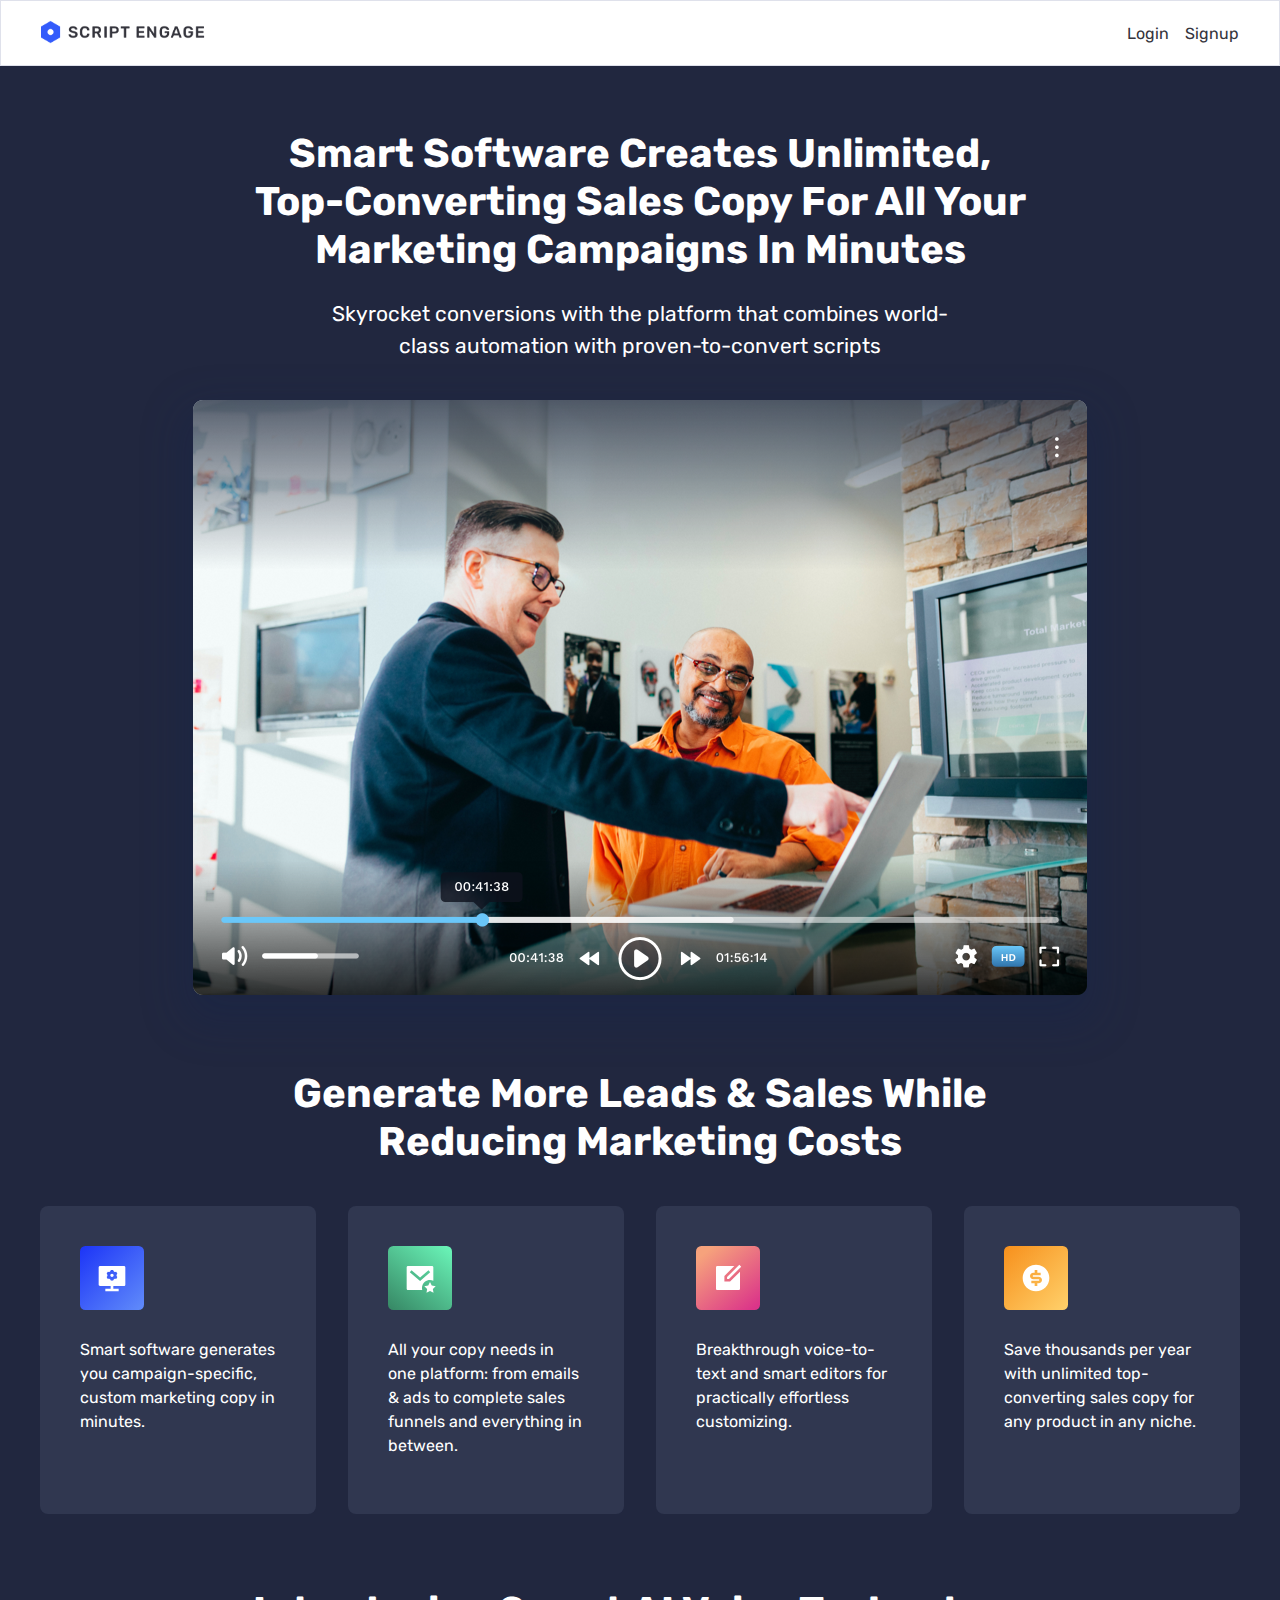
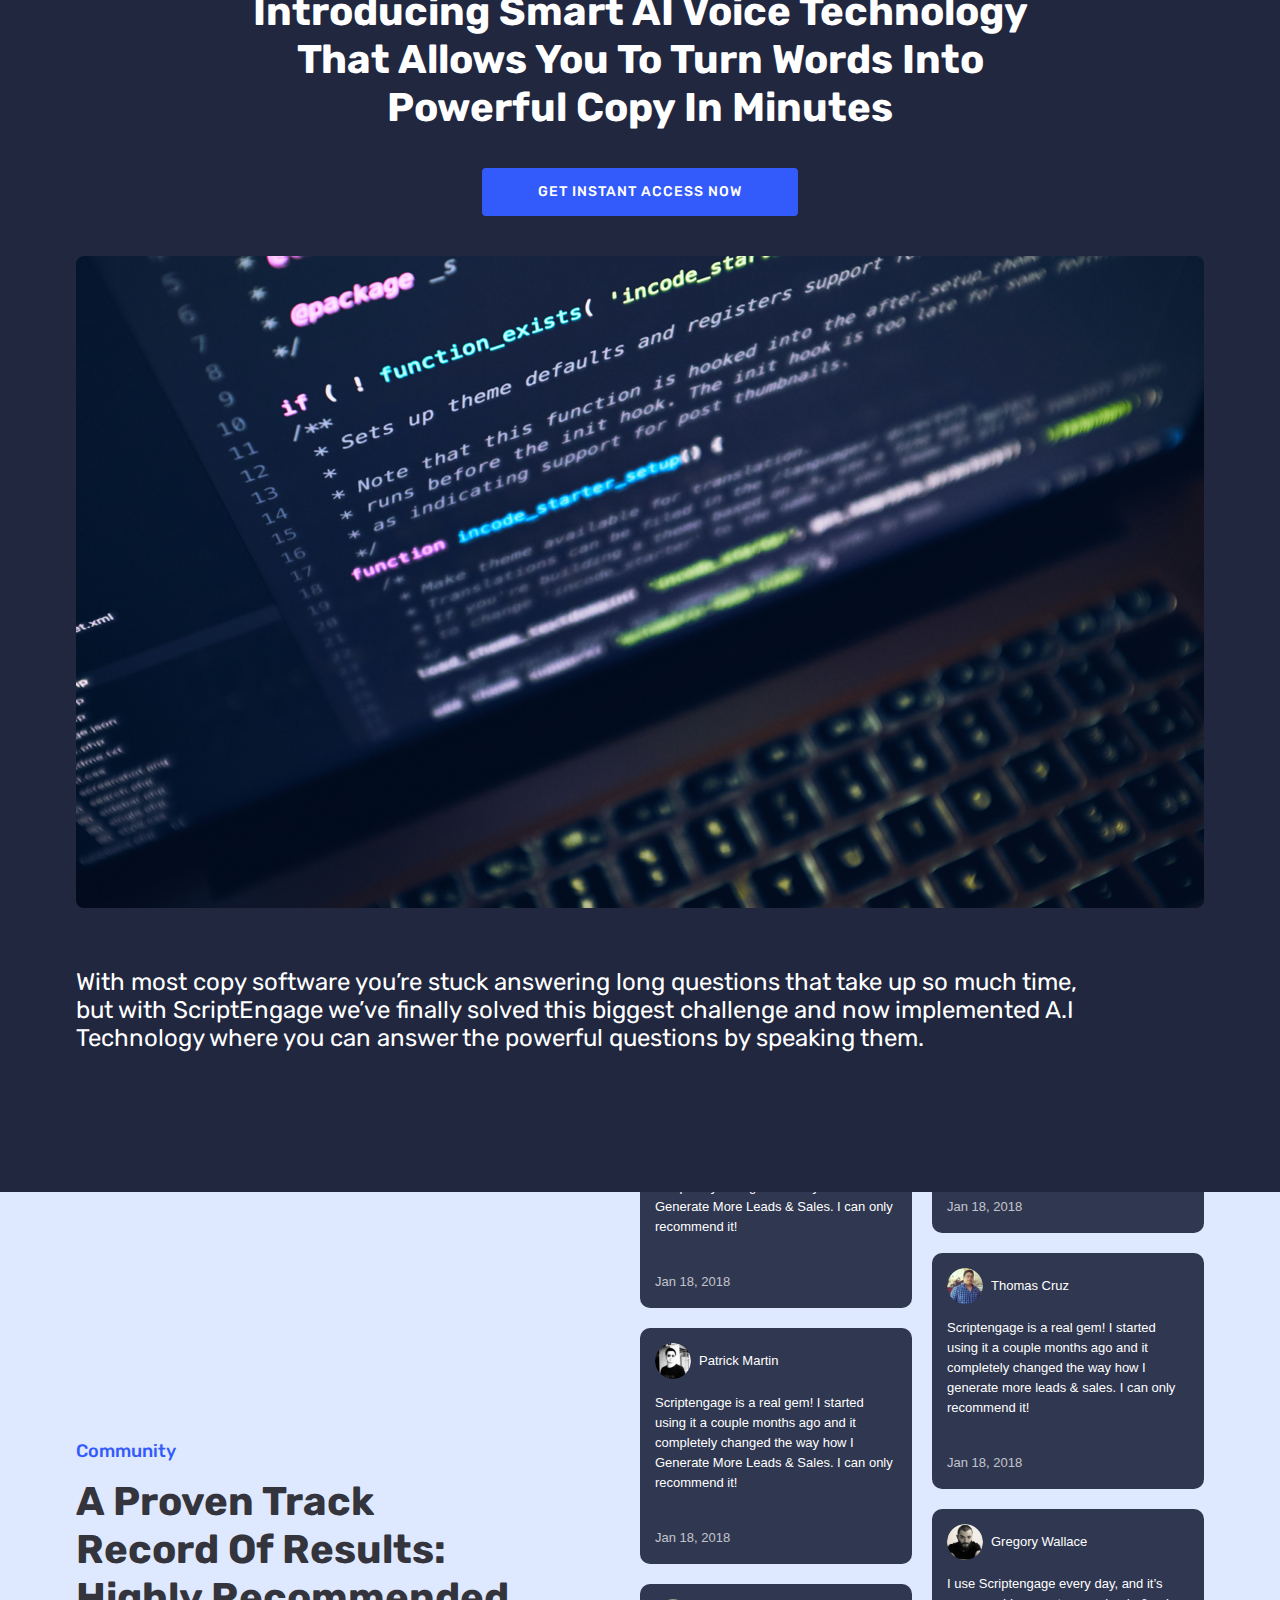
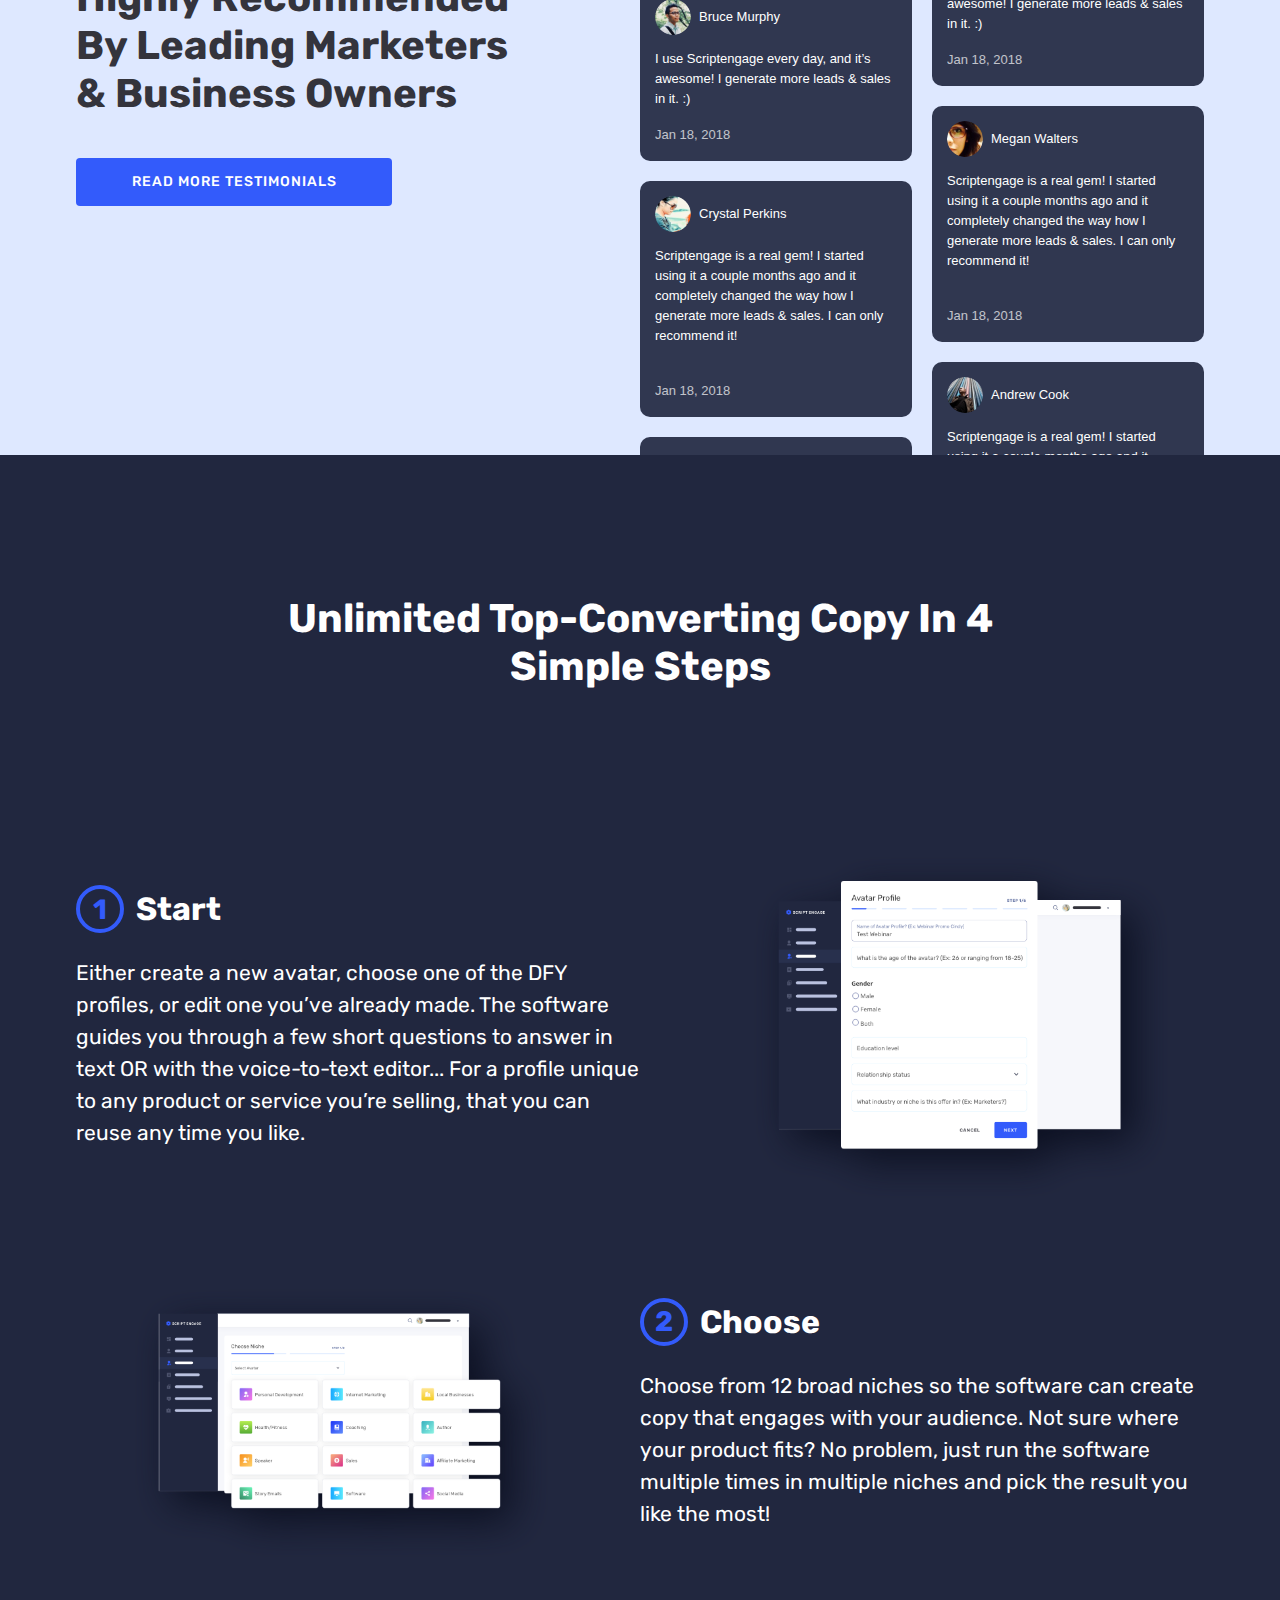
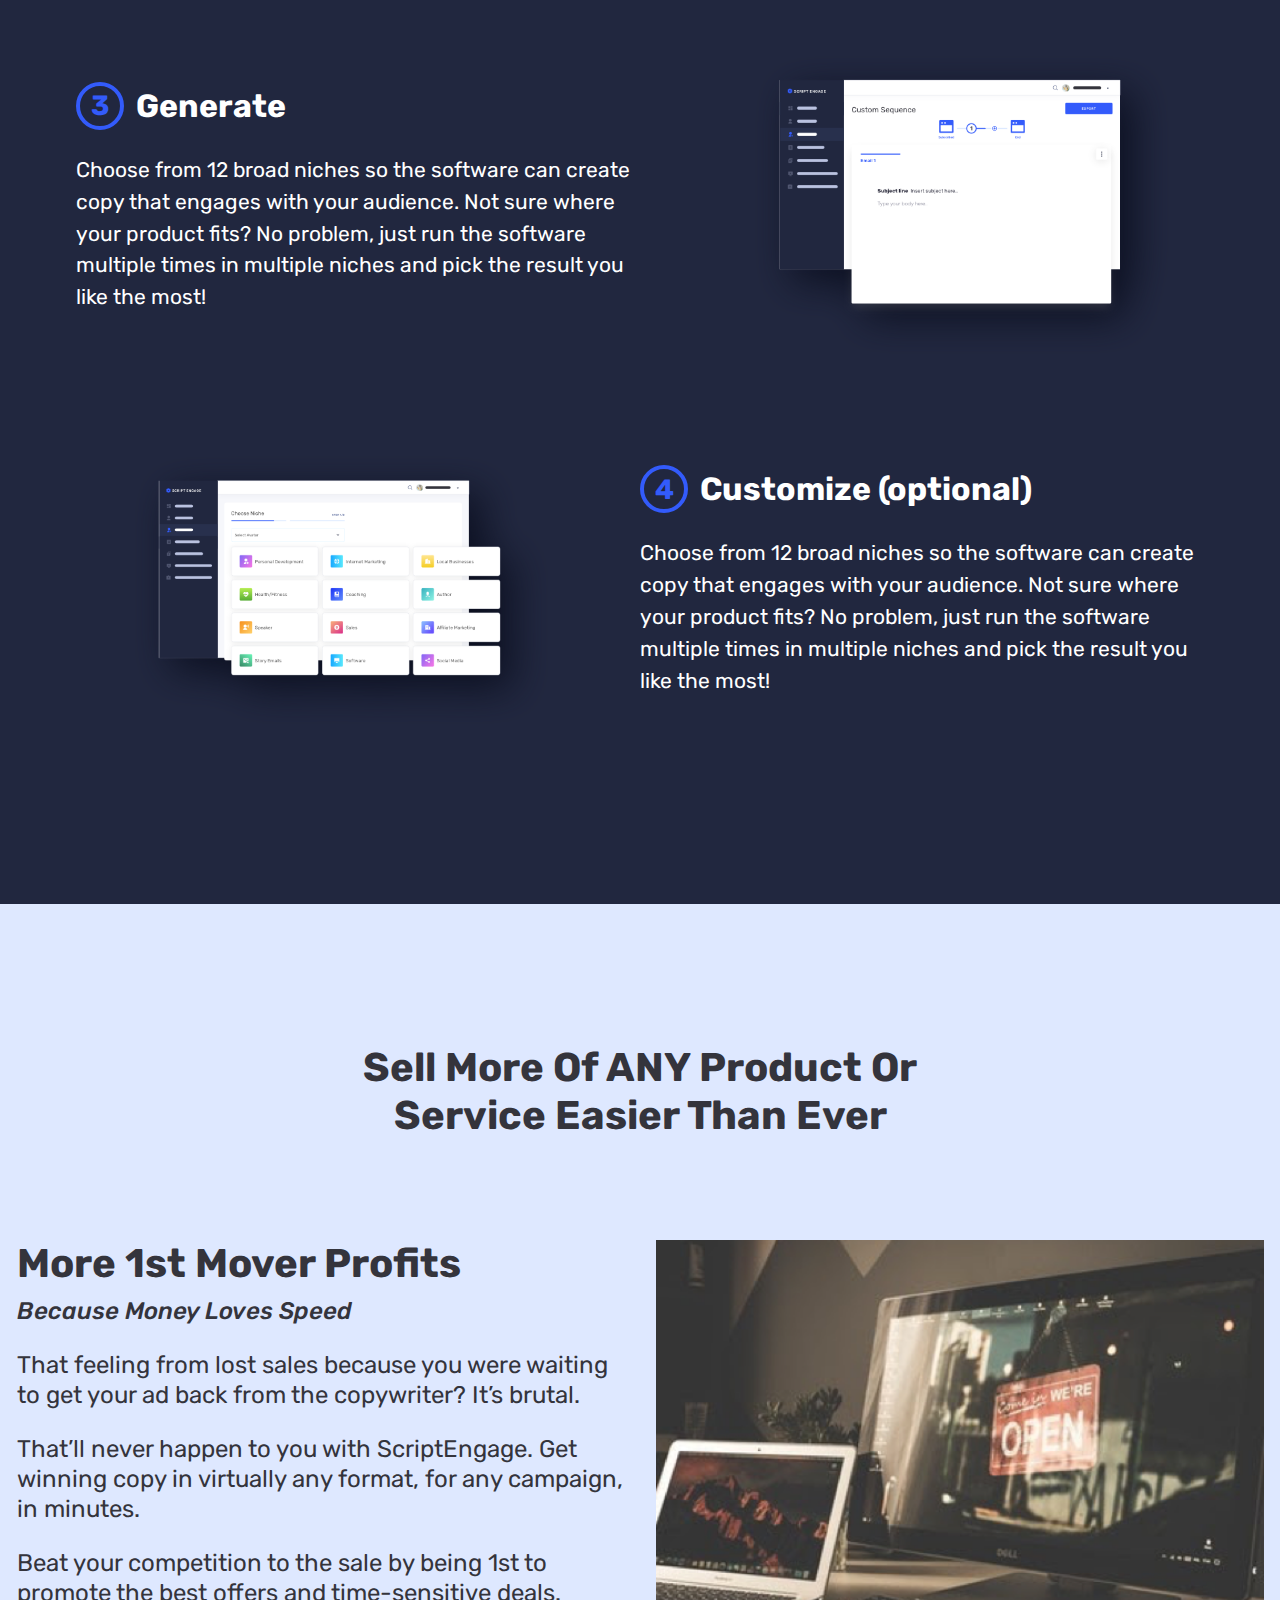
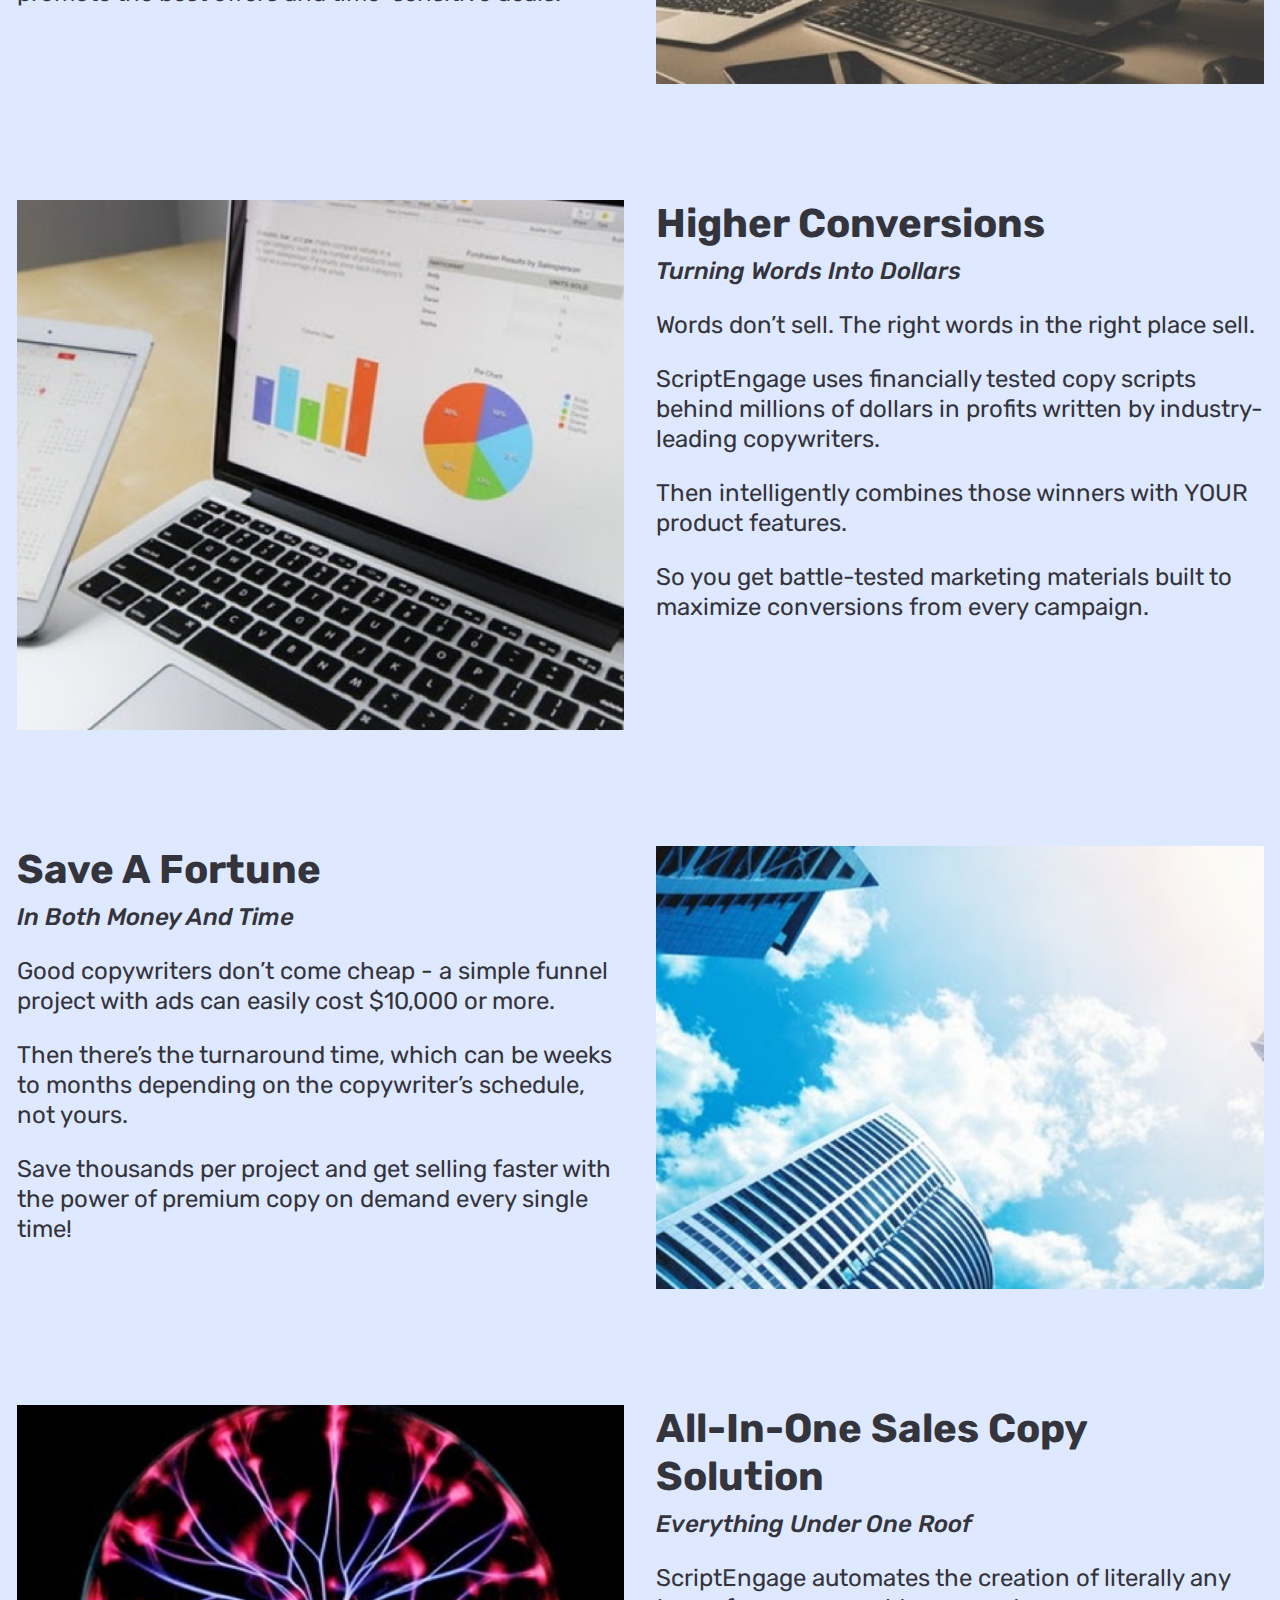
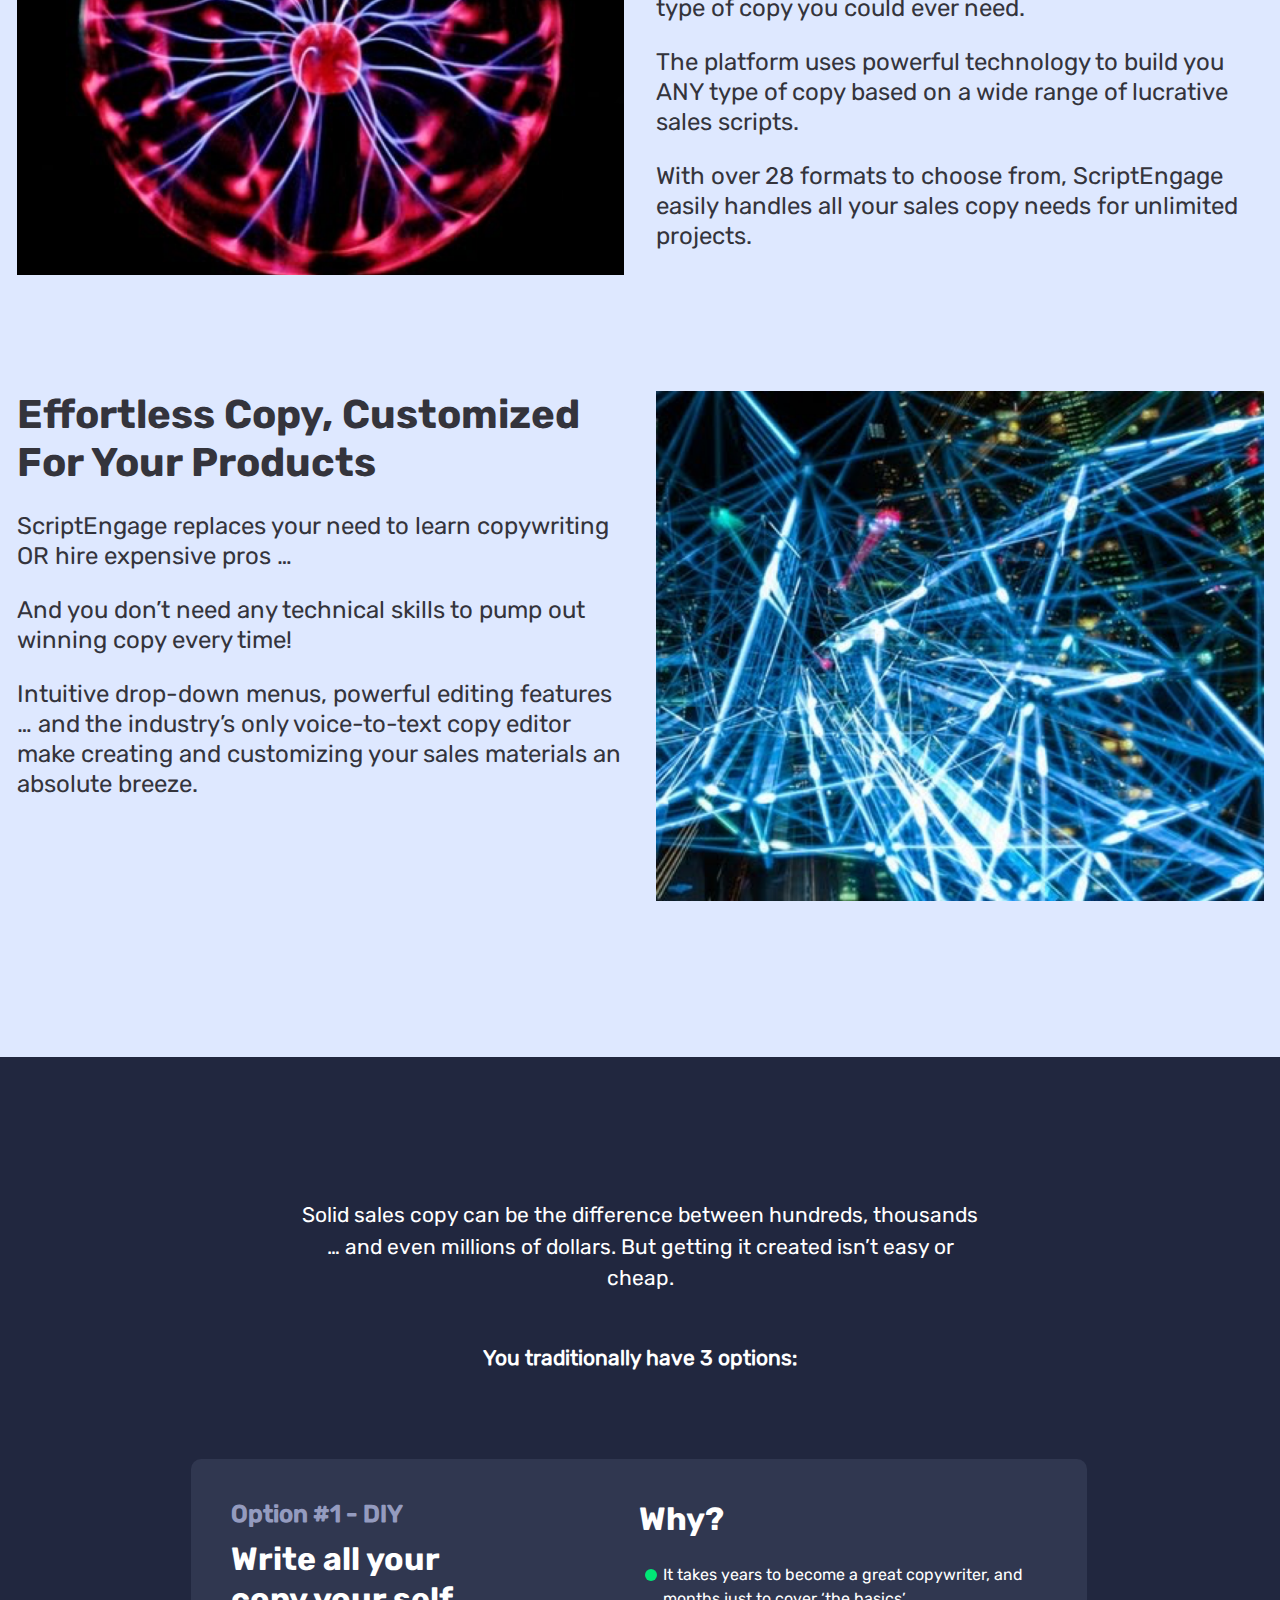
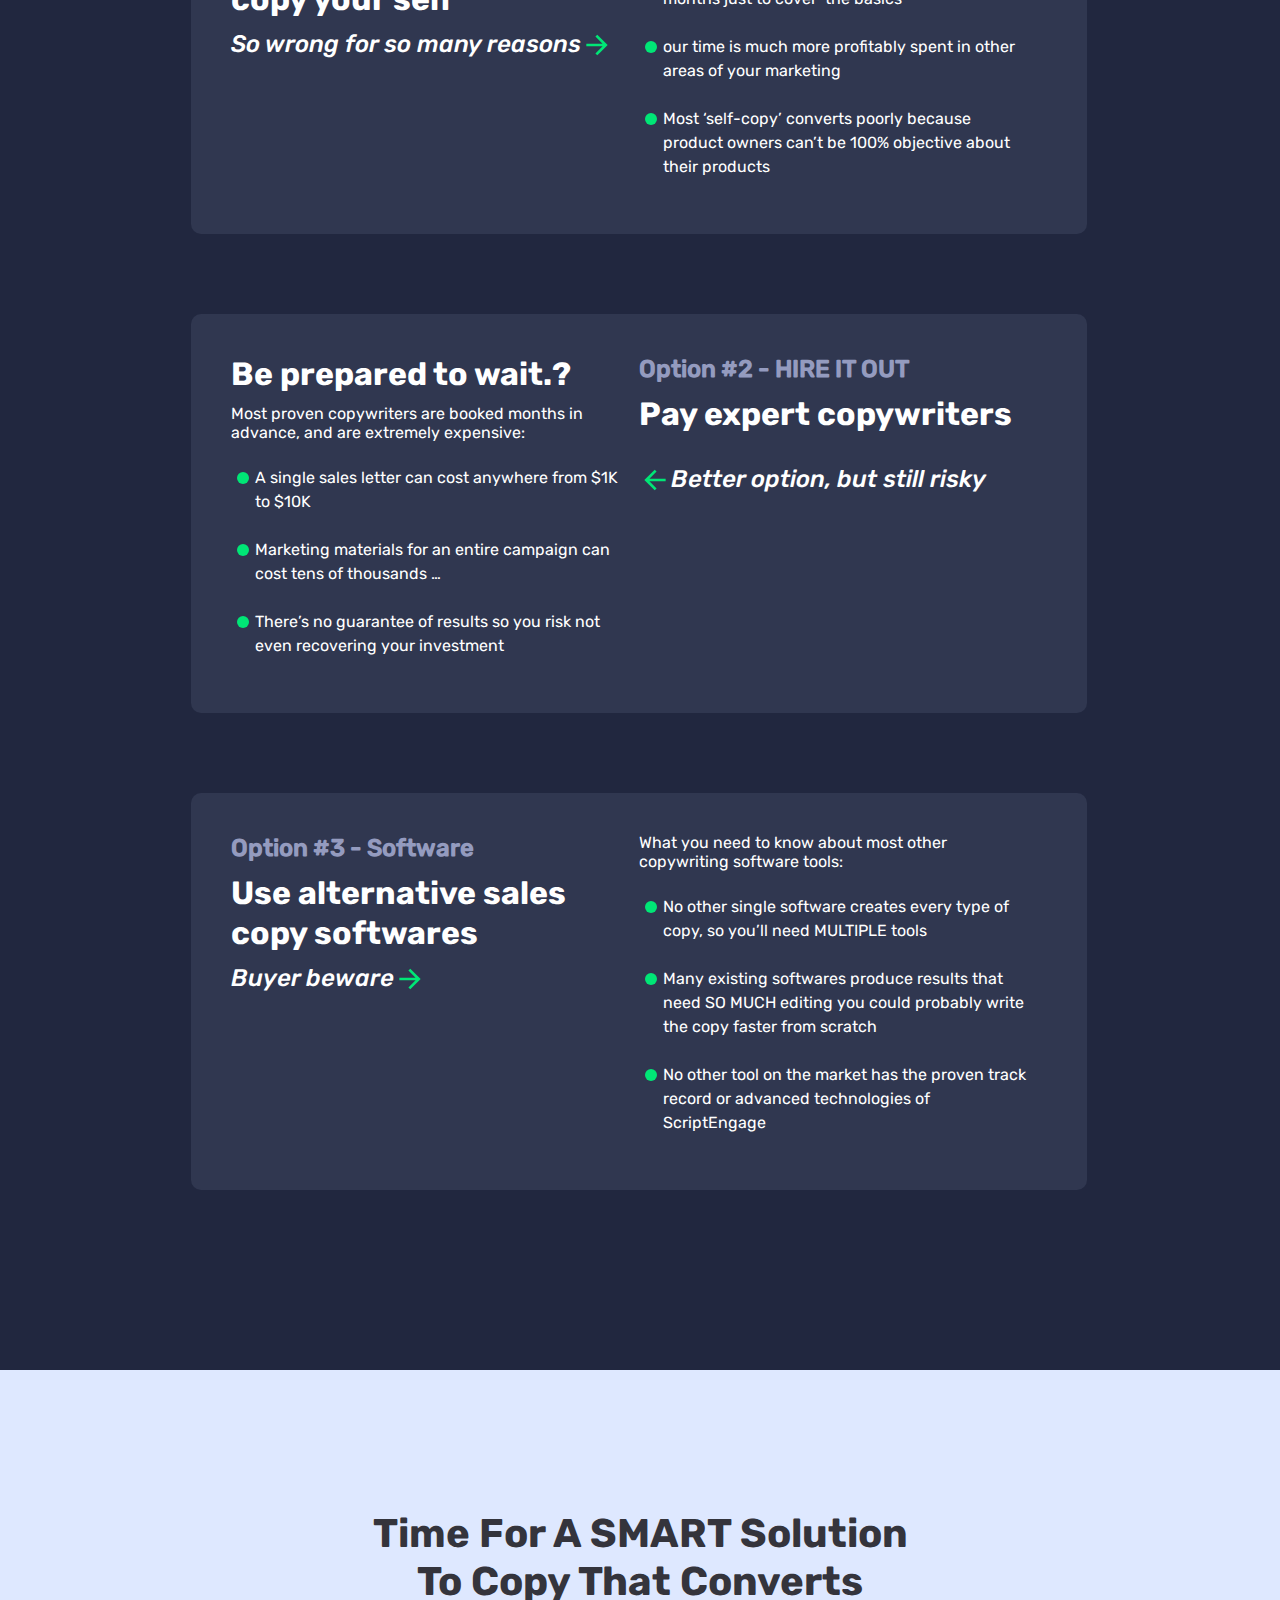
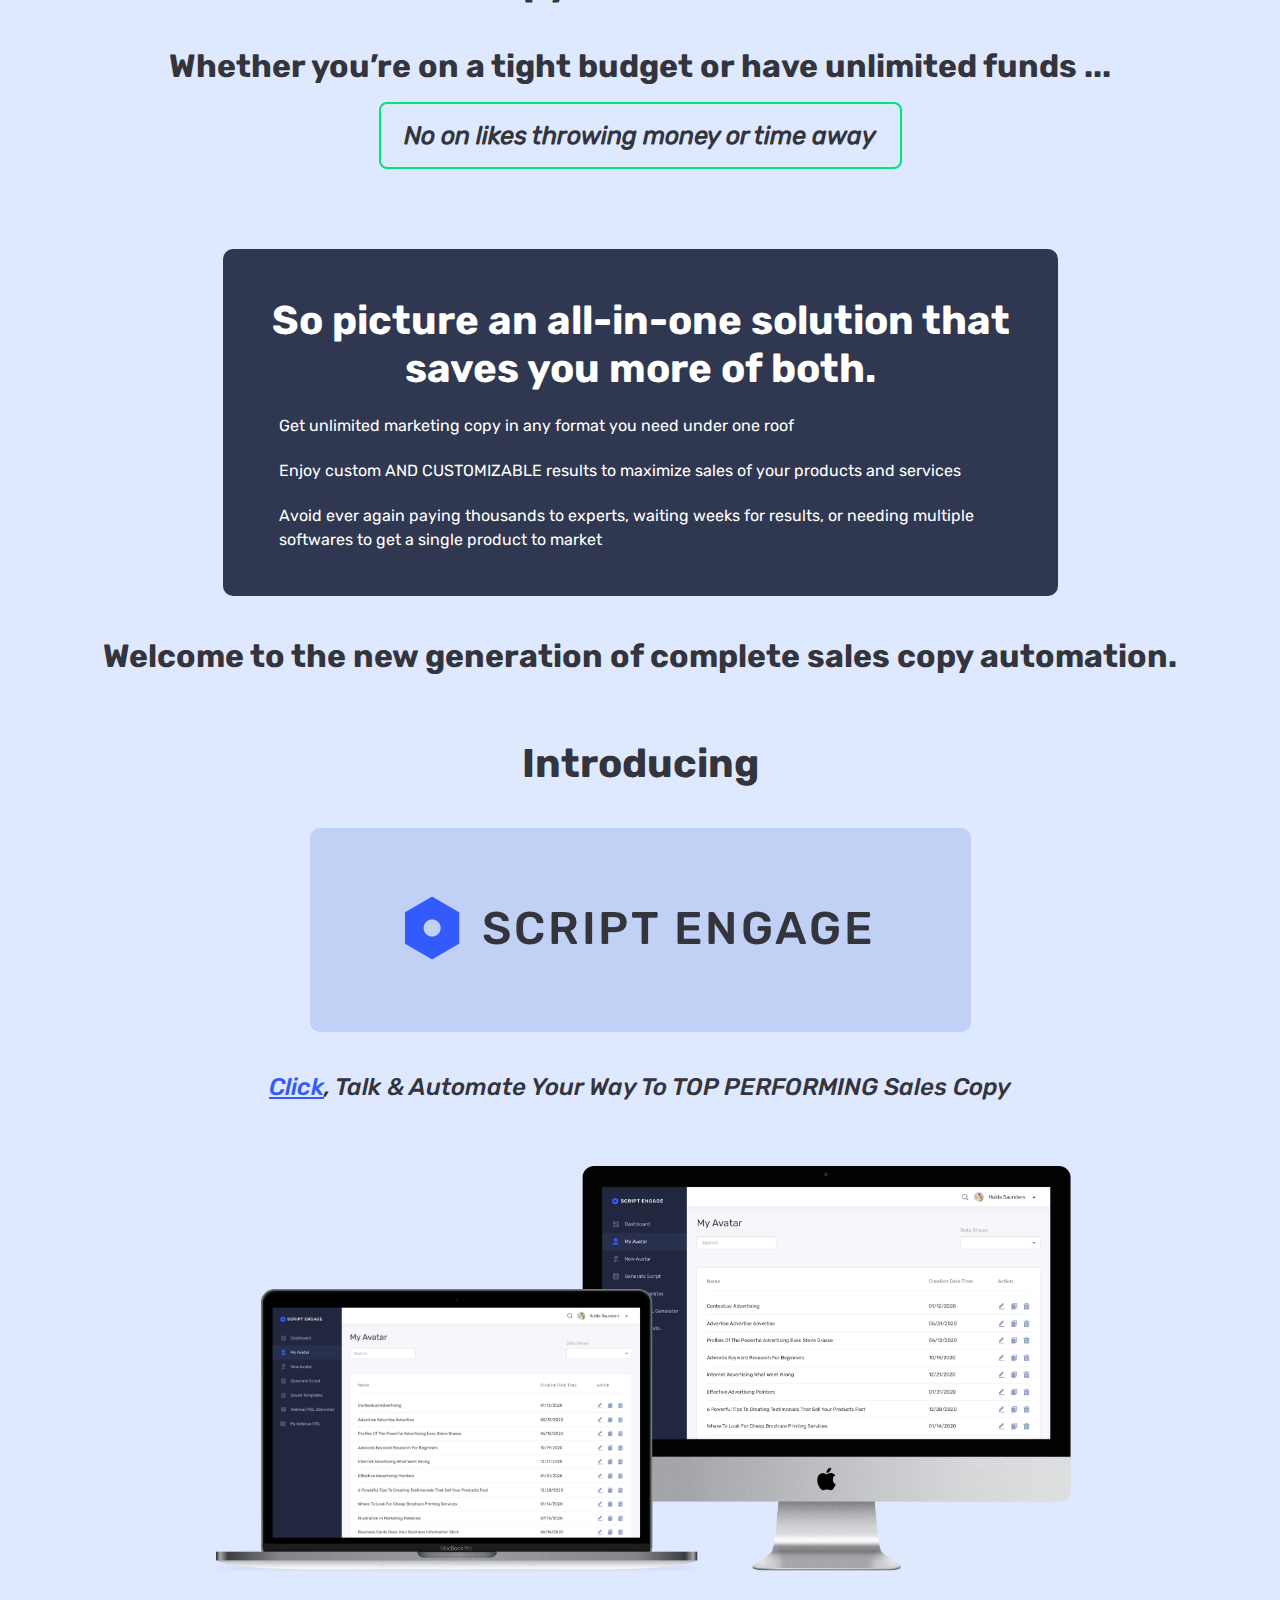
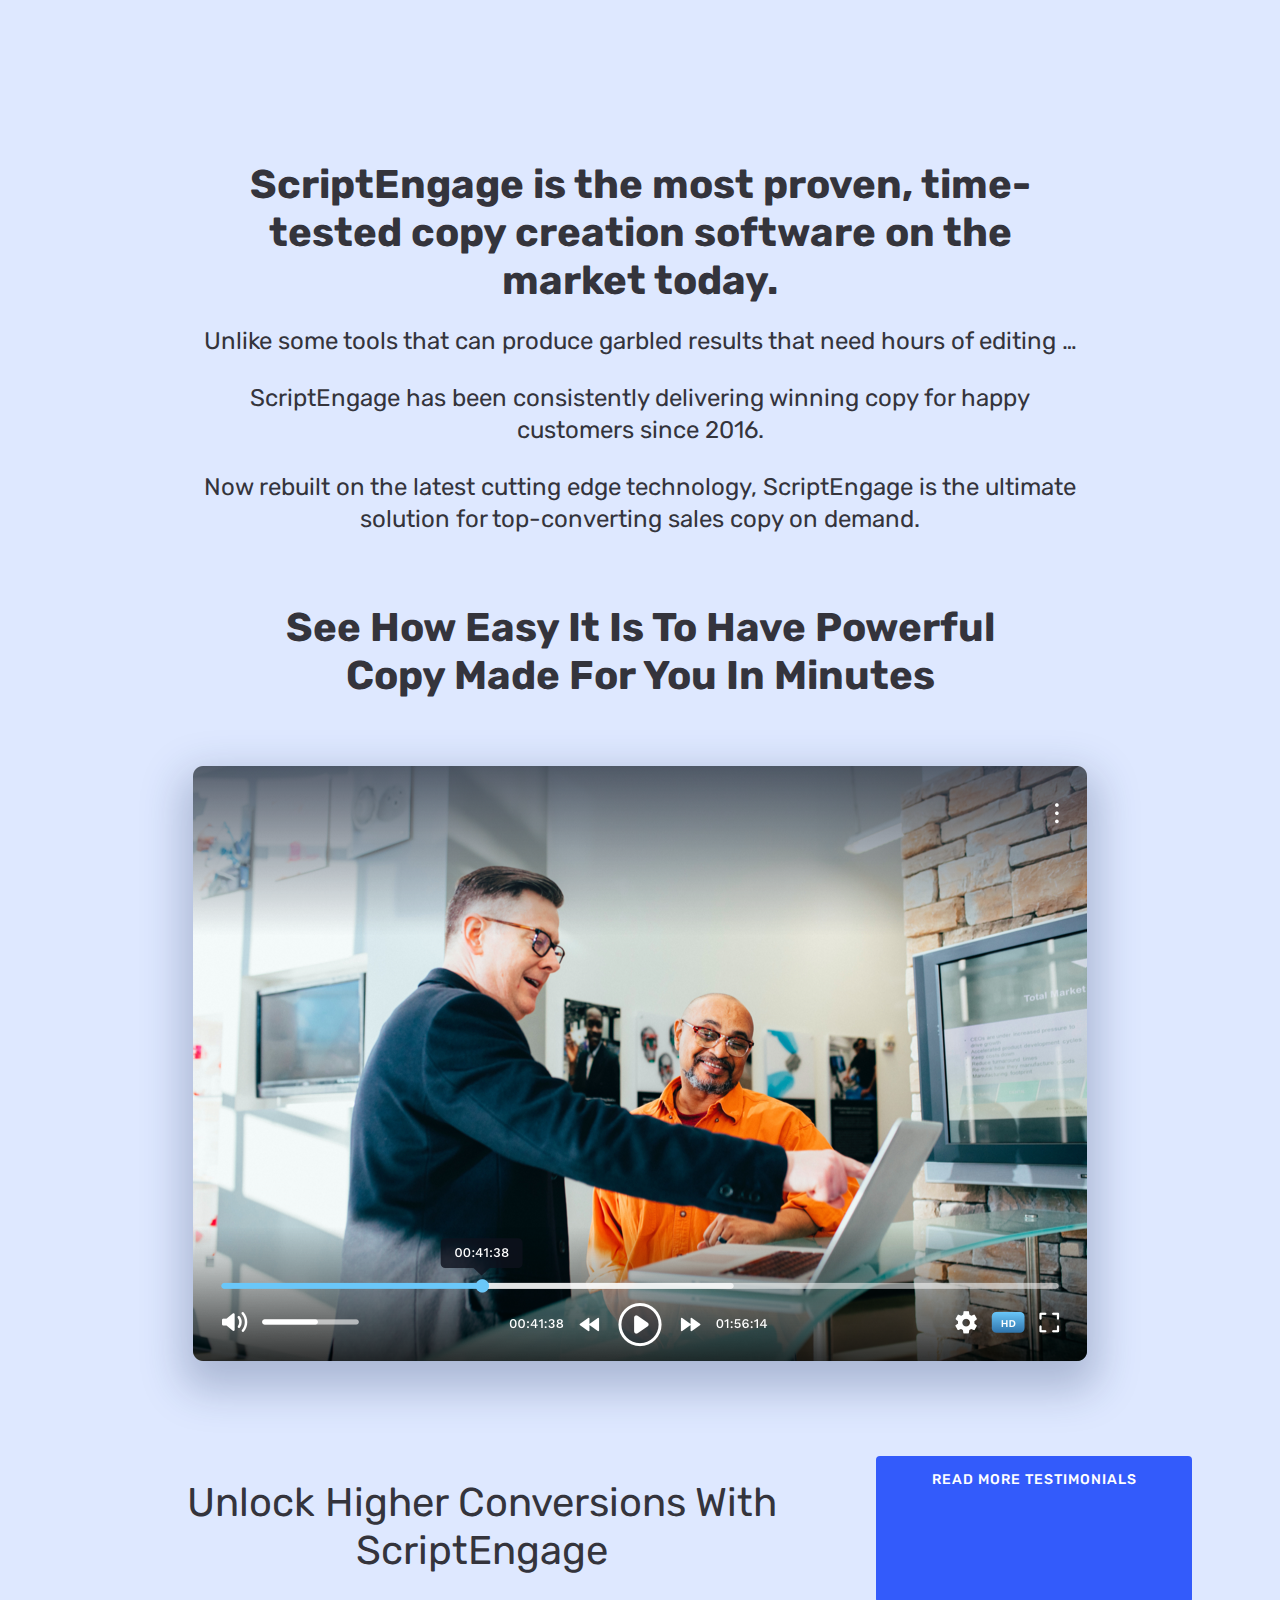
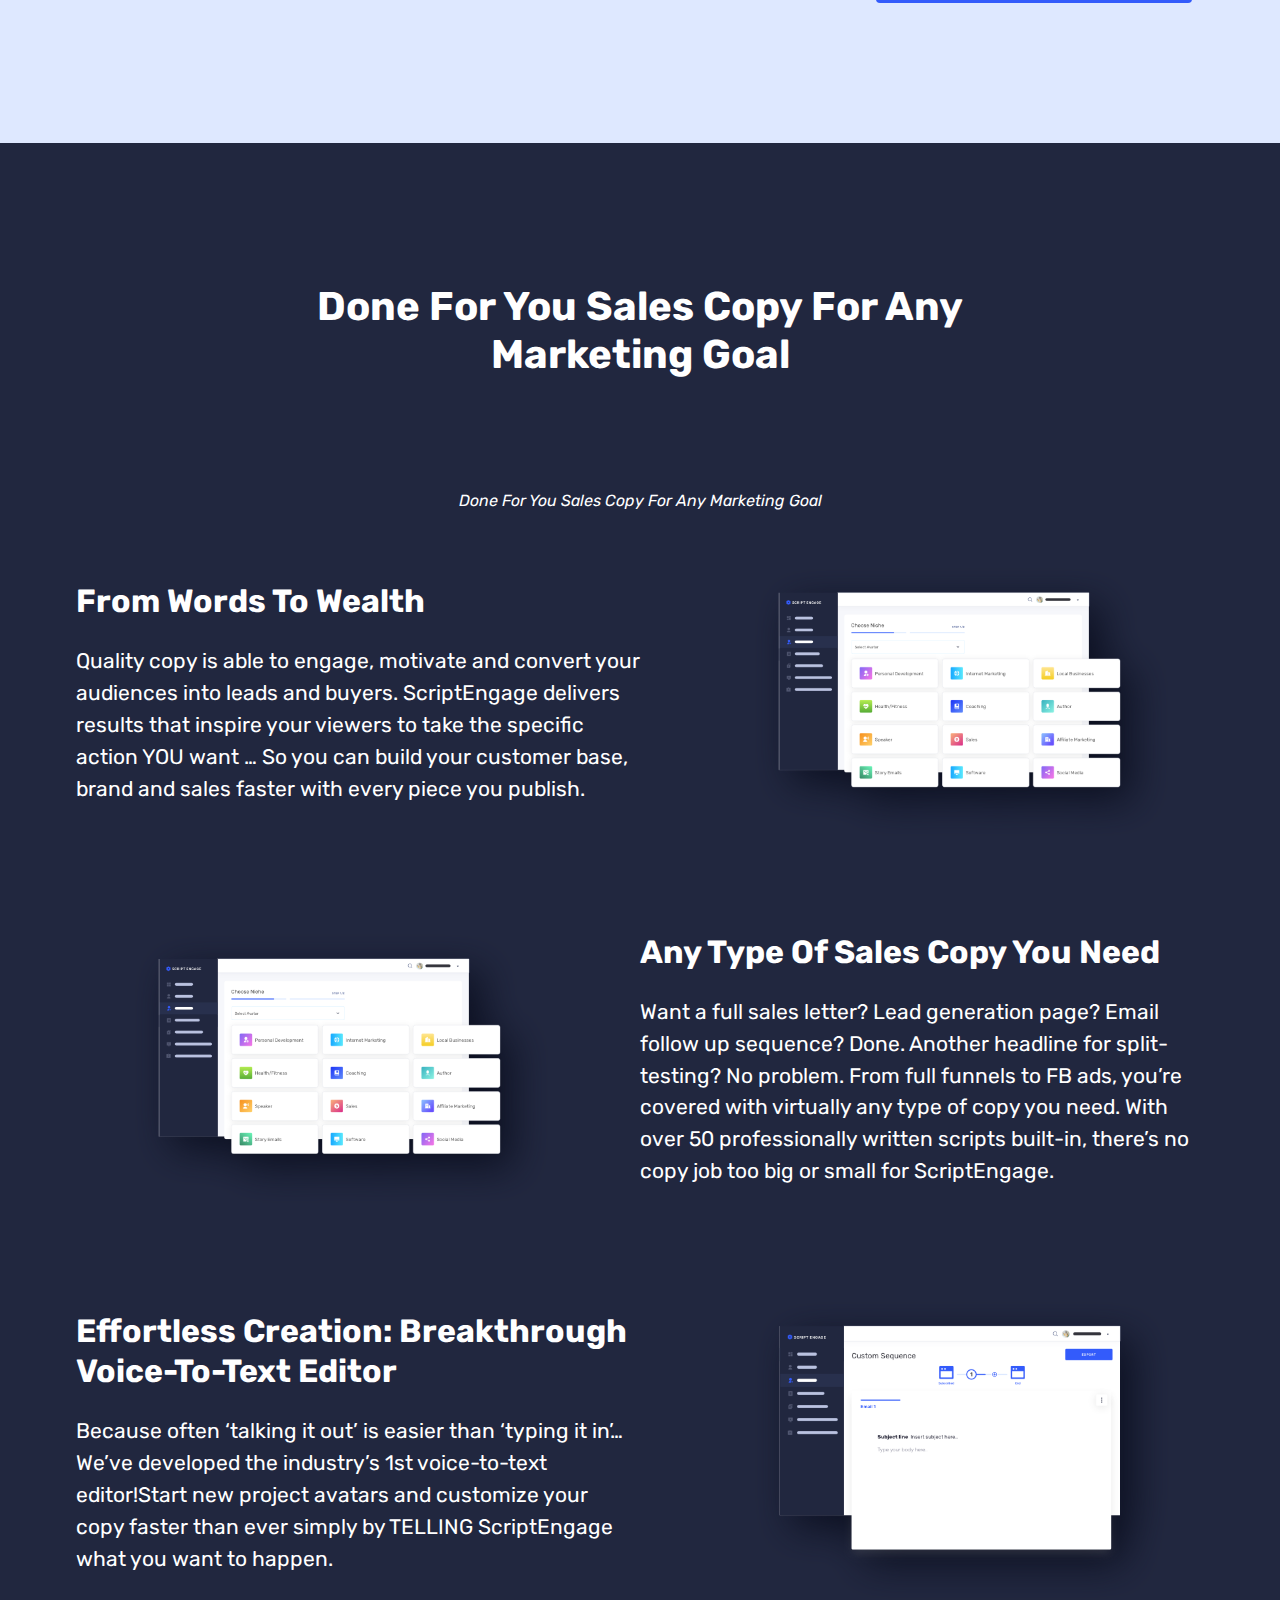
==== commit afac0a58: "Fixed some bugs" ====
--- a/index.html
+++ b/index.html
@@ -1,1027 +1,1047 @@
 <!DOCTYPE html>
 <html>
 <head>
-	<title></title>
-	<meta charset="UTF-8">
-	<meta name="viewport" content="width=device-width, initial-scale=1.0">
-	<link rel="stylesheet" href="css/style.css">
+    <title></title>
+    <meta charset="UTF-8">
+    <meta name="viewport" content="width=device-width, initial-scale=1.0">
+    <link rel="stylesheet" href="css/style.css">
 </head>
 <body>
-<header>
-	<div class="header-content">
-		<a href="" class="logo">
-			<img src="./img/elements-logo.svg" alt="logo"/>
-		</a>
-		<div class="logo-part">
-			<img src="./img/avatars-1@3x.png" alt="img"/>
-			<div class="name text-fonts text-style">Hulda Saunders</div>
-			<img src="img/icons-arrow-drop-down.svg"/>
-		</div>
-	</div>
+<header class="header-content">
+        <a href="" class="logo">
+            <img src="./img/elements-logo-black.png" alt="logo"/>
+        </a>
+
+        <ul class="d-flex">
+            <li>
+                <a href="" class="text-dark login-registration">
+                    Login
+                </a>
+            </li>
+            <li><a href="" class="text-dark login-registration">Signup</a></li>
+        </ul>
 </header>
 
 <!--section1-->
 
 <div class="section bg-dark">
-	<!--first block-->
-	<section class="first-block">
-		<div class="wrapper mx-auto">
-			<h1 class="title mx-auto text-center">Smart Software Creates Unlimited,
-				Top-Converting Sales Copy For All Your Marketing Campaigns In Minutes</h1>
-			<p class="section-contant-text text-center mx-auto">Skyrocket conversions with the platform that combines
-				world-class
-				automation with proven-to-convert scripts</p>
-		</div>
-		<div class="wrapper mx-auto">
-			<img src="img/video/video.png" srcset="img/video/video@2x.png 2x, img/video/video@3x.png 3x" class="video" alt="video">
-		</div>
-	</section>
-
-	<!--second block-->
-	<section class="second-block">
-		<div class="section_part2 section-content">
-			<h3 class="title mx-auto text-center">Generate More Leads & Sales
-				While Reducing Marketing Costs </h3>
-			<div class="box-part">
-				<div class="box">
-					<img src="./img/features/icon.svg" alt="img"/>
-					<p>Smart software generates you campaign-specific, custom marketing copy in minutes.</p>
-				</div>
-				<div class="box">
-					<img src="./img/features/message.svg" alt="img"/>
-					<p>All your copy needs in one platform: from emails & ads to complete sales funnels and everything
-						in
-						between.</p>
-				</div>
-				<div class="box">
-					<img src="./img/features/edit.svg" alt="img"/>
-					<p>Breakthrough voice-to-text and smart editors for practically effortless customizing.</p>
-				</div>
-				<div class="box">
-					<img src="./img/features/money.svg" alt="img"/>
-					<p>Save thousands per year with unlimited top-converting sales copy for any product in any
-						niche.</p>
-				</div>
-			</div>
-		</div>
-	</section>
-
-	<div class="wrapper mx-auto third-block">
-		<h3 class="title mx-auto text-center">Introducing Smart AI Voice Technology That Allows You To Turn Words Into
-			Powerful Copy In Minutes</h3>
-		<div class="button-container text-center">
-			<a class="button-a  button" href="#">Get Instant Access Now</a>
-		</div>
-		<div class="third-block-image">
-			<img src="./img/code/code.png" srcset="./img/code/code@2x.png 2x, ./img/code/code@3x.png 3x" alt="code">
-		</div>
-		<p class="description">With most copy software you’re stuck answering long questions that take up so much time,
-			but with ScriptEngage we’ve finally solved this biggest challenge and now implemented A.I Technology where
-			you can answer the powerful questions by speaking them.
-		</p>
-	</div>
+    <!--first block-->
+    <section class="first-block">
+        <div class="wrapper mx-auto">
+            <h1 class="title mx-auto text-center">Smart Software Creates Unlimited,
+                Top-Converting Sales Copy For All Your Marketing Campaigns In Minutes</h1>
+            <p class="section-contant-text text-center mx-auto">Skyrocket conversions with the platform that combines
+                world-class
+                automation with proven-to-convert scripts</p>
+        </div>
+        <div class="wrapper mx-auto">
+            <img src="img/video/video.png" srcset="img/video/video@2x.png 2x, img/video/video@3x.png 3x" class="video"
+                 alt="video">
+        </div>
+    </section>
+
+    <!--second block-->
+    <section class="second-block">
+        <div class="section_part2">
+            <h3 class="title mx-auto text-center">Generate More Leads & Sales
+                While Reducing Marketing Costs </h3>
+            <div class="box-part mx-auto">
+                <div class="box">
+                    <img src="./img/features/icon.svg" alt="img"/>
+                    <p>Smart software generates you campaign-specific, custom marketing copy in minutes.</p>
+                </div>
+                <div class="box">
+                    <img src="./img/features/message.svg" alt="img"/>
+                    <p>All your copy needs in one platform: from emails & ads to complete sales funnels and everything
+                        in
+                        between.</p>
+                </div>
+                <div class="box">
+                    <img src="./img/features/edit.svg" alt="img"/>
+                    <p>Breakthrough voice-to-text and smart editors for practically effortless customizing.</p>
+                </div>
+                <div class="box">
+                    <img src="./img/features/money.svg" alt="img"/>
+                    <p>Save thousands per year with unlimited top-converting sales copy for any product in any
+                        niche.</p>
+                </div>
+            </div>
+        </div>
+    </section>
+
+    <div class="wrapper mx-auto third-block">
+        <h3 class="title mx-auto text-center">Introducing Smart AI Voice Technology That Allows You To Turn Words Into
+            Powerful Copy In Minutes</h3>
+        <div class="button-container text-center">
+            <a class="button-a  button" href="#">Get Instant Access Now</a>
+        </div>
+        <div class="third-block-image">
+            <img src="./img/code/code.png" srcset="./img/code/code@2x.png 2x, ./img/code/code@3x.png 3x" alt="code">
+        </div>
+        <p class="description">With most copy software you’re stuck answering long questions that take up so much time,
+            but with ScriptEngage we’ve finally solved this biggest challenge and now implemented A.I Technology where
+            you can answer the powerful questions by speaking them.
+        </p>
+    </div>
 </div>
 
 <!--chat-part-->
 
 <div class="chat-part bg-light">
-	<div class="chat-part_content section-content wrapper mx-auto">
-		<div class="chat-part-text-part">
-			<p class="community">Community</p>
-			<h4>A Proven Track Record Of Results:Highly Recommended By Leading Marketers & Business Owners</h4>
-			<a class="button" href="#">Read more testimonials</a>
-		</div>
-		<div class="chat-block">
-			<div class="chat-part2">
-				<div class="box-1 chat_style">
-					<p>Scriptengage is a real gem! I started using it a couple months ago and it completely changed the
-						way
-						how I Generate More Leads & Sales. I can only recommend it!</p>
-					<p class="jan">Jan 18, 2018</p>
-				</div>
-				<div class="box-2 chat_style">
-					<div class="box-2-inner">
-						<div class="flex-grow-1 align-items">
-							<img src="./img/oval-3@3x.png" alt="img"/>
-							<p>Patrick Martin</p>
-						</div>
-						<i class="fab fa-twitter"></i>
-					</div>
-					<p>Scriptengage is a real gem! I started using it a couple months ago and it completely changed the
-						way
-						how I Generate More Leads & Sales. I can only recommend it!</p>
-					<p class="jan">Jan 18, 2018</p>
-				</div>
-				<div class="box-3 chat_style">
-					<div class="box-2-inner">
-						<div class="flex-grow-1 align-items">
-							<img src="./img/oval-3@4x.png" alt="img"/>
-							<p>Bruce Murphy</p>
-						</div>
-						<i class="fab fa-twitter"></i>
-					</div>
-					<p>I use Scriptengage every day, and it’s awesome! I generate more leads & sales in it. :)</p>
-					<p class="jan">Jan 18, 2018</p>
-				</div>
-				<div class="box-4 chat_style">
-					<div class="box-2-inner align-items">
-						<div class="flex-grow-1 align-items">
-							<img src="./img/oval-3@83x.png" alt="img"/>
-							<p>Crystal Perkins</p>
-						</div>
-						<i class="fab fa-twitter"></i>
-					</div>
-					<p>Scriptengage is a real gem! I started using it a couple months ago and it completely changed the
-						way
-						how I generate more leads & sales. I can only recommend it! </p>
-					<p class="jan">Jan 18, 2018</p>
-				</div>
-				<div class="box-5 chat_style"></div>
-			</div>
-			<div class="chat-part3">
-				<div class="box-6 chat_style">
-					<p class="jan">Jan 18, 2018</p>
-				</div>
-				<div class="box-7 chat_style">
-					<div class="box-2-inner">
-						<div class="flex-grow-1 align-items">
-							<img src="./img/oval-3@73x.png" alt="img"/>
-							<p>Thomas Cruz</p>
-						</div>
-						<i class="fab fa-twitter"></i>
-					</div>
-					<p>Scriptengage is a real gem! I started using it a couple months ago and it completely changed the
-						way
-						how I generate more leads & sales. I can only recommend it!</p>
-					<p class="jan">Jan 18, 2018</p>
-				</div>
-				<div class="box-8 chat_style">
-					<div class="box-2-inner">
-						<div class="flex-grow-1 align-items">
-							<img src="./img/oval-3@39x.png" alt="img"/>
-							<p>Gregory Wallace</p>
-						</div>
-						<i class="fab fa-twitter"></i>
-					</div>
-					<p>I use Scriptengage every day, and it’s awesome! I generate more leads & sales in it. :) </p>
-					<p class="jan">Jan 18, 2018</p>
-				</div>
-				<div class="box-9 chat_style">
-					<div class="box-2-inner">
-						<div class="flex-grow-1 align-items">
-							<img src="./img/oval-30@3x.png" alt="img"/>
-							<p>Megan Walters</p>
-						</div>
-						<i class="fab fa-twitter"></i>
-					</div>
-					<p>Scriptengage is a real gem! I started using it a couple months ago and it completely changed the
-						way
-						how I generate more leads & sales. I can only recommend it! </p>
-					<p class="jan">Jan 18, 2018</p>
-				</div>
-				<div class="box-10 chat_style">
-					<div class="box-2-inner">
-						<div class="flex-grow-1 align-items">
-							<img src="./img/oval-3@93x.png" alt="img"/>
-							<p>Andrew Cook</p>
-						</div>
-						<i class="fab fa-twitter"></i>
-					</div>
-					<p>Scriptengage is a real gem! I started using it a couple months ago and it completely changed the
-						way how I generate more leads & sales. I can only recommend it! </p>
-				</div>
-			</div>
-		</div>
-	</div>
+    <div class="chat-part_content section-content wrapper mx-auto">
+        <div class="chat-part-text-part">
+            <p class="community">Community</p>
+            <h4>A Proven Track
+                <br/>
+                Record Of Results: <br/>Highly Recommended <br/> By Leading Marketers <br/>& Business Owners</h4>
+            <a class="button" href="#">Read more testimonials</a>
+        </div>
+        <div class="chat-block">
+            <div class="chat-part2">
+                <div class="box-1 chat_style">
+                    <p>Scriptengage is a real gem! I started using it a couple months ago and it completely changed the
+                        way
+                        how I Generate More Leads & Sales. I can only recommend it!</p>
+                    <p class="jan">Jan 18, 2018</p>
+                </div>
+                <div class="box-2 chat_style">
+                    <div class="box-2-inner">
+                        <div class="flex-grow-1 align-items">
+                            <img src="./img/oval-3@3x.png" alt="img"/>
+                            <p>Patrick Martin</p>
+                        </div>
+                        <i class="fab fa-twitter"></i>
+                    </div>
+                    <p>Scriptengage is a real gem! I started using it a couple months ago and it completely changed the
+                        way
+                        how I Generate More Leads & Sales. I can only recommend it!</p>
+                    <p class="jan">Jan 18, 2018</p>
+                </div>
+                <div class="box-3 chat_style">
+                    <div class="box-2-inner">
+                        <div class="flex-grow-1 align-items">
+                            <img src="./img/oval-3@4x.png" alt="img"/>
+                            <p>Bruce Murphy</p>
+                        </div>
+                        <i class="fab fa-twitter"></i>
+                    </div>
+                    <p>I use Scriptengage every day, and it’s awesome! I generate more leads & sales in it. :)</p>
+                    <p class="jan">Jan 18, 2018</p>
+                </div>
+                <div class="box-4 chat_style">
+                    <div class="box-2-inner align-items">
+                        <div class="flex-grow-1 align-items">
+                            <img src="./img/oval-3@83x.png" alt="img"/>
+                            <p>Crystal Perkins</p>
+                        </div>
+                        <i class="fab fa-twitter"></i>
+                    </div>
+                    <p>Scriptengage is a real gem! I started using it a couple months ago and it completely changed the
+                        way
+                        how I generate more leads & sales. I can only recommend it! </p>
+                    <p class="jan">Jan 18, 2018</p>
+                </div>
+                <div class="box-5 chat_style"></div>
+            </div>
+            <div class="chat-part3">
+                <div class="box-6 chat_style">
+                    <p class="jan">Jan 18, 2018</p>
+                </div>
+                <div class="box-7 chat_style">
+                    <div class="box-2-inner">
+                        <div class="flex-grow-1 align-items">
+                            <img src="./img/oval-3@73x.png" alt="img"/>
+                            <p>Thomas Cruz</p>
+                        </div>
+                        <i class="fab fa-twitter"></i>
+                    </div>
+                    <p>Scriptengage is a real gem! I started using it a couple months ago and it completely changed the
+                        way
+                        how I generate more leads & sales. I can only recommend it!</p>
+                    <p class="jan">Jan 18, 2018</p>
+                </div>
+                <div class="box-8 chat_style">
+                    <div class="box-2-inner">
+                        <div class="flex-grow-1 align-items">
+                            <img src="./img/oval-3@39x.png" alt="img"/>
+                            <p>Gregory Wallace</p>
+                        </div>
+                        <i class="fab fa-twitter"></i>
+                    </div>
+                    <p>I use Scriptengage every day, and it’s awesome! I generate more leads & sales in it. :) </p>
+                    <p class="jan">Jan 18, 2018</p>
+                </div>
+                <div class="box-9 chat_style">
+                    <div class="box-2-inner">
+                        <div class="flex-grow-1 align-items">
+                            <img src="./img/oval-30@3x.png" alt="img"/>
+                            <p>Megan Walters</p>
+                        </div>
+                        <i class="fab fa-twitter"></i>
+                    </div>
+                    <p>Scriptengage is a real gem! I started using it a couple months ago and it completely changed the
+                        way
+                        how I generate more leads & sales. I can only recommend it! </p>
+                    <p class="jan">Jan 18, 2018</p>
+                </div>
+                <div class="box-10 chat_style">
+                    <div class="box-2-inner">
+                        <div class="flex-grow-1 align-items">
+                            <img src="./img/oval-3@93x.png" alt="img"/>
+                            <p>Andrew Cook</p>
+                        </div>
+                        <i class="fab fa-twitter"></i>
+                    </div>
+                    <p>Scriptengage is a real gem! I started using it a couple months ago and it completely changed the
+                        way how I generate more leads & sales. I can only recommend it! </p>
+                </div>
+            </div>
+        </div>
+    </div>
 </div>
 
 <!--unimat-->
 <div class="unimat bg-dark">
-	<div class="unimat-content wrapper mx-auto">
-		<h3 class="title mx-auto text-center">Unlimited Top-Converting Copy In 4 Simple Steps</h3>
-	</div>
-	<div class="unimat-contant-part wrapper mx-auto">
-		<div class="unimat-part">
-			<div class="unimat-conatnt-left">
-				<div class="unimat-conatnt-left-part">
-					<img src="./img/icon-number-1.svg" alt="img"/>
-					<h5>Start</h5>
-				</div>
-				<p>Either create a new avatar, choose one of the DFY profiles, or edit one you’ve already made. The
-					software guides you through a few short questions to answer in text OR with the voice-to-text
-					editor... For a profile unique to any product or service you’re selling, that you can reuse any time
-					you like.</p>
-			</div>
-			<div class="unimat-conatant-right">
-				<div class="unimat-contant-img">
-					<img src="./img/illustration/illustration.png"
-					     srcset="./img/illustration/illustration@2x.png 2x, ./img/illustration/illustration@3x.png 3x"
-					     alt="illustration">
-				</div>
-			</div>
-		</div>
-		<div class="unimat-part">
-			<div class="unimat-conatnt-left">
-				<div class="unimat-conatnt-left-part">
-					<img src="./img/icon-number-2.svg" alt="img"/>
-					<h5>Choose</h5>
-				</div>
-				<p>Choose from 12 broad niches so the software can create copy that engages with your audience. Not sure
-					where your product fits? No problem, just run the software multiple times in multiple niches and
-					pick the result you like the most!</p>
-			</div>
-			<div class="unimat-conatant-right">
-				<div class="unimat-contant-img">
-					<img src="./img/illustration-2/illustration.png"
-					     srcset="./img/illustration-2/illustration@2x.png 2x, ./img/illustration-2/illustration@3x.png 3x"
-					     alt="illustration-2">
-				</div>
-			</div>
-		</div>
-		<div class="unimat-part">
-			<div class="unimat-conatnt-left">
-				<div class="unimat-conatnt-left-part">
-					<img src="./img/icon-number-3.svg" alt="img"/>
-					<h5>Generate</h5>
-				</div>
-				<p>Choose from 12 broad niches so the software can create copy that engages with your audience. Not sure
-					where your product fits? No problem, just run the software multiple times in multiple niches and
-					pick the result you like the most!</p>
-			</div>
-			<div class="unimat-conatant-right">
-				<div class="unimat-contant-img">
-					<img src="./img/illustration-3/illustration.png"
-					     srcset="./img/illustration-3/illustration@2x.png 2x, ./img/illustration-3/illustration@3x.png 3x"
-					     alt="illustration-3">
-				</div>
-			</div>
-		</div>
-		<div class="unimat-part">
-			<div class="unimat-conatnt-left">
-				<div class="unimat-conatnt-left-part">
-					<img src="./img/icon-number-4.svg" alt="img"/>
-					<h5>Customize (optional)</h5>
-				</div>
-				<p>Choose from 12 broad niches so the software can create copy that engages with your audience. Not sure
-					where your product fits? No problem, just run the software multiple times in multiple niches and
-					pick the result you like the most!</p>
-			</div>
-			<div class="unimat-conatant-right">
-				<div class="unimat-contant-img">
-					<img src="./img/illustration-2/illustration.png"
-					     srcset="./img/illustration-2/illustration@2x.png 2x, ./img/illustration-2/illustration@3x.png 3x"
-					     alt="illustration-4">
-				</div>
-			</div>
-		</div>
-	</div>
+    <div class="unimat-content wrapper mx-auto">
+        <h3 class="title mx-auto text-center">Unlimited Top-Converting Copy In 4 Simple Steps</h3>
+    </div>
+    <div class="unimat-contant-part wrapper mx-auto">
+        <div class="unimat-part">
+            <div class="unimat-conatnt-left">
+                <div class="unimat-conatnt-left-part align-items">
+                    <div class="blue-circle text-center">1</div>
+                    <h5 class="text-white">Start</h5>
+                </div>
+                <p>Either create a new avatar, choose one of the DFY profiles, or edit one you’ve already made. The
+                    software guides you through a few short questions to answer in text OR with the voice-to-text
+                    editor... For a profile unique to any product or service you’re selling, that you can reuse any time
+                    you like.</p>
+            </div>
+            <div class="unimat-conatant-right">
+                <div class="unimat-contant-img">
+                    <img src="./img/illustration/illustration.png"
+                         srcset="./img/illustration/illustration@2x.png 2x, ./img/illustration/illustration@3x.png 3x"
+                         alt="illustration">
+                </div>
+            </div>
+        </div>
+        <div class="unimat-part">
+            <div class="unimat-conatnt-left">
+                <div class="unimat-conatnt-left-part align-items">
+                    <div class="blue-circle text-center">2</div>
+                    <h5 class="text-white">Choose</h5>
+                </div>
+                <p>Choose from 12 broad niches so the software can create copy that engages with your audience. Not sure
+                    where your product fits? No problem, just run the software multiple times in multiple niches and
+                    pick the result you like the most!</p>
+            </div>
+            <div class="unimat-conatant-right">
+                <div class="unimat-contant-img">
+                    <img src="./img/illustration-2/illustration.png"
+                         srcset="./img/illustration-2/illustration@2x.png 2x, ./img/illustration-2/illustration@3x.png 3x"
+                         alt="illustration-2">
+                </div>
+            </div>
+        </div>
+        <div class="unimat-part">
+            <div class="unimat-conatnt-left">
+                <div class="unimat-conatnt-left-part align-items">
+                    <div class="blue-circle text-center">3</div>
+                    <h5 class="text-white">Generate</h5>
+                </div>
+                <p>Choose from 12 broad niches so the software can create copy that engages with your audience. Not sure
+                    where your product fits? No problem, just run the software multiple times in multiple niches and
+                    pick the result you like the most!</p>
+            </div>
+            <div class="unimat-conatant-right">
+                <div class="unimat-contant-img">
+                    <img src="./img/illustration-3/illustration.png"
+                         srcset="./img/illustration-3/illustration@2x.png 2x, ./img/illustration-3/illustration@3x.png 3x"
+                         alt="illustration-3">
+                </div>
+            </div>
+        </div>
+        <div class="unimat-part">
+            <div class="unimat-conatnt-left">
+                <div class="unimat-conatnt-left-part align-items">
+                    <div class="blue-circle text-center">4</div>
+                    <h5 class="text-white">Customize (optional)</h5>
+                </div>
+                <p>Choose from 12 broad niches so the software can create copy that engages with your audience. Not sure
+                    where your product fits? No problem, just run the software multiple times in multiple niches and
+                    pick the result you like the most!</p>
+            </div>
+            <div class="unimat-conatant-right">
+                <div class="unimat-contant-img">
+                    <img src="./img/illustration-2/illustration.png"
+                         srcset="./img/illustration-2/illustration@2x.png 2x, ./img/illustration-2/illustration@3x.png 3x"
+                         alt="illustration-4">
+                </div>
+            </div>
+        </div>
+    </div>
 </div>
 
 <!--service-->
 
 <div class="service bg-light">
-	<div class="service-inner wrapper mx-auto">
-		<h3 class="title text-center mx-auto">Sell More Of ANY Product Or Service Easier Than Ever</h3>
-	</div>
-	<div class="service-part mx-auto wrapper">
-		<div class="service-inner">
-			<div class="service-left">
-				<h4>More 1st Mover Profits</h4>
-				<h5>Because Money Loves Speed</h5>
-				<p>That feeling from lost sales because you were waiting
-					to get your ad back from the copywriter? It’s brutal.</p>
-				<p>That’ll never happen to you with ScriptEngage.
-					Get winning copy in virtually any format, for any
-					campaign, in minutes.</p>
-				<p>Beat your competition to the sale by being 1st to promote the best offers and time-sensitive
-					deals.</p>
-			</div>
-			<div class="service-right">
-				<div class="service-right-img">
-					<img src="./img/sell-section/image-1.png"
-					     srcset="./img/sell-section/image-1@2x.png 2x, ./img/sell-section/image-1@3x.png 3x"
-					     alt="image-1">
-				</div>
-			</div>
-		</div>
-		<div class="service-inner">
-			<div class="service-left">
-				<h4>Higher Conversions</h4>
-				<h5>Turning Words Into Dollars</h5>
-				<p>Words don’t sell. The right words in the right place sell.</p>
-				<p>ScriptEngage uses financially tested copy scripts behind millions of dollars in profits written by
-					industry-leading copywriters.</p>
-				<p>Then intelligently combines those winners with YOUR product features.</p>
-				<p>So you get battle-tested marketing materials built to maximize conversions from every campaign. </p>
-			</div>
-			<div class="service-right">
-				<div class="service-right-img">
-					<img src="./img/sell-section/image-2.png"
-					     srcset="./img/sell-section/image-2@2x.png 2x, ./img/sell-section/image-2@3x.png 3x"
-					     alt="image-2">
-				</div>
-			</div>
-		</div>
-		<div class="service-inner">
-			<div class="service-left">
-				<h4>Save A Fortune</h4>
-				<h5>In Both Money And Time</h5>
-				<p>Good copywriters don’t come cheap - a simple funnel project with ads can easily cost $10,000 or
-					more.</p>
-				<p>Then there’s the turnaround time, which can be weeks to months depending on the copywriter’s
-					schedule, not yours.</p>
-				<p>Save thousands per project and get selling faster with the power of premium copy on demand every
-					single time!</p>
-			</div>
-			<div class="service-right">
-				<div class="service-right-img">
-					<img src="./img/imsage@3x.png" alt="img"/>
-				</div>
-			</div>
-		</div>
-		<div class="service-inner">
-			<div class="service-left">
-				<h4>All-In-One Sales Copy Solution</h4>
-				<h5>Everything Under One Roof</h5>
-				<p>ScriptEngage automates the creation of literally any type of copy you could ever need.</p>
-				<p>The platform uses powerful technology to build you ANY type of copy based on a wide range of
-					lucrative sales scripts.</p>
-				<p>With over 28 formats to choose from, ScriptEngage easily handles all your sales copy needs for
-					unlimited projects.</p>
-			</div>
-			<div class="service-right">
-				<div class="service-right-img">
-					<img src="./img/imadsge@3x.png" alt="img"/>
-				</div>
-			</div>
-		</div>
-		<div class="service-inner">
-			<div class="service-left">
-				<h4>Effortless Copy, Customized For Your Products</h4>
-				<p>ScriptEngage replaces your need to learn copywriting OR hire expensive pros …</p>
-				<p>And you don’t need any technical skills to pump out winning copy every time!</p>
-				<p>Intuitive drop-down menus, powerful editing features … and the industry’s only voice-to-text copy
-					editor make creating and customizing your sales materials an absolute breeze.</p>
-			</div>
-			<div class="service-right">
-				<div class="service-right-img">
-					<img src="./img/imagesa@3x.png" alt="img"/>
-				</div>
-			</div>
-		</div>
-	</div>
+    <div class="service-inner wrapper mx-auto">
+        <h3 class="title text-center mx-auto">Sell More Of ANY Product Or <br class="display-none"/> Service Easier Than
+            Ever</h3>
+    </div>
+    <div class="service-part mx-auto main-article-block">
+        <section class="article-block d-flex flex-wrap">
+            <article class="article-block-article">
+                <h3 class="title text-dark">More 1st Mover Profits</h3>
+                <p class="rubik-mediumItalic text-dark subtitle">Because Money Loves Speed</p>
+                <div class="article-block-article-description">
+                    <p class="text-dark subtitle">That feeling from lost sales because you were waiting
+                        to get your ad back from the copywriter? It’s brutal.</p>
+                    <p class="text-dark subtitle">That’ll never happen to you with ScriptEngage.
+                        Get winning copy in virtually any format, for any
+                        campaign, in minutes.</p>
+                    <p class="text-dark subtitle">Beat your competition to the sale by being 1st to promote the best
+                        offers and time-sensitive
+                        deals.</p>
+                </div>
+            </article>
+            <figure class="article-block-figure">
+                <img src="./img/sell-section/image-1.png"
+                     srcset="./img/sell-section/image-1@2x.png 2x, ./img/sell-section/image-1@3x.png 3x" alt="">
+            </figure>
+        </section>
+
+        <section class="article-block d-flex flex-wrap reverse">
+            <article class="article-block-article">
+                <h3 class="title text-dark">Higher Conversions</h3>
+                <p class="rubik-mediumItalic text-dark subtitle">Turning Words Into Dollars</p>
+                <div class="article-block-article-description">
+                    <p class="text-dark subtitle">Words don’t sell. The right words in the right place sell.</p>
+                    <p class="text-dark subtitle">ScriptEngage uses financially tested copy scripts behind millions of
+                        dollars in profits written by
+                        industry-leading copywriters.</p>
+                    <p class="text-dark subtitle">Then intelligently combines those winners with YOUR product
+                        features.</p>
+                    <p class="text-dark subtitle">So you get battle-tested marketing materials built to maximize
+                        conversions from every campaign.</p>
+                </div>
+            </article>
+            <figure class="article-block-figure">
+                <img src="./img/sell-section/image-2.png"
+                     srcset="./img/sell-section/image-2@2x.png 2x, ./img/sell-section/image-2@3x.png 3x" alt="">
+            </figure>
+        </section>
+
+        <section class="article-block d-flex flex-wrap">
+            <article class="article-block-article">
+                <h3 class="title text-dark">Save A Fortune</h3>
+                <p class="rubik-mediumItalic text-dark subtitle">In Both Money And Time</p>
+                <div class="article-block-article-description">
+                    <p class="text-dark subtitle">Good copywriters don’t come cheap - a simple funnel project with ads can easily cost $10,000 or
+                        more.</p>
+                    <p class="text-dark subtitle">Then there’s the turnaround time, which can be weeks to months depending on the copywriter’s
+                        schedule, not yours.</p>
+                    <p class="text-dark subtitle">Save thousands per project and get selling faster with the power of premium copy on demand every
+                        single time!</p>
+                </div>
+            </article>
+            <figure class="article-block-figure">
+                <img src="./img/imsage@3x.png" alt="">
+            </figure>
+        </section>
+
+
+        <section class="article-block d-flex flex-wrap reverse">
+            <article class="article-block-article">
+                <h3 class="title text-dark">All-In-One Sales Copy Solution</h3>
+                <p class="rubik-mediumItalic text-dark subtitle">Everything Under One Roof</p>
+                <div class="article-block-article-description">
+                    <p class="text-dark subtitle">ScriptEngage automates the creation of literally any type of copy you could ever need.</p>
+                    <p class="text-dark subtitle">The platform uses powerful technology to build you ANY type of copy based on a wide range of
+                        lucrative sales scripts.</p>
+                    <p class="text-dark subtitle">With over 28 formats to choose from, ScriptEngage easily handles all your sales copy needs for
+                        unlimited projects.</p>
+                </div>
+            </article>
+            <figure class="article-block-figure">
+                <img src="./img/imadsge@3x.png" alt="">
+            </figure>
+        </section>
+
+        <section class="article-block d-flex flex-wrap ">
+            <article class="article-block-article">
+                <h3 class="title text-dark">Effortless Copy, Customized For Your Products</h3>
+                <div class="article-block-article-description">
+                    <p class="text-dark subtitle">ScriptEngage replaces your need to learn copywriting OR hire expensive pros …</p>
+                    <p class="text-dark subtitle">And you don’t need any technical skills to pump out winning copy every time!</p>
+                    <p class="text-dark subtitle">Intuitive drop-down menus, powerful editing features … and the industry’s only voice-to-text copy
+                        editor make creating and customizing your sales materials an absolute breeze.</p>
+                </div>
+            </article>
+            <figure class="article-block-figure">
+                <img  src="./img/imagesa@3x.png" alt="">
+            </figure>
+        </section>
+    </div>
 </div>
 
 <!--bet-->
 
 <div class="bet bg-dark">
-	<div class="bet-text wrapper mx-auto">
-		<p class="text-center mx-auto">Solid sales copy can be the difference between hundreds, thousands … and even
-			millions of dollars. But
-			getting it created isn’t easy or cheap.</p>
-		<p class="text-center mx-auto"><strong>You traditionally have 3 options:</strong></p>
-	</div>
-	<div class="bet-part-inner section-content wrapper mx-auto">
-		<div class="bet-box section-content">
-			<div class="bet-box-left">
-				<h5 class="bet-h5">Option #1 - DIY</h5>
-				<h2 class="bet-h2">Write all your copy your self</h2>
-				<p class="bet-p">So wrong for so many reasons <img src="img/icon-arrow-right.svg" alt="arrow-right"/>
-				</p>
-			</div>
-			<div class="bet-box-right">
-				<h2 class="bet-h2">Why?</h2>
-				<ul class="bet-box-ul">
-					<li class="bet-box-li">
-						<img src="img/icon-dot.svg" alt="icon-dot"/>
-						It takes years to become a great copywriter, and
-						months just to cover ‘the basics’
-					</li>
-					<li class="bet-box-li">
-						<img src="img/icon-dot.svg" alt="icon-dot"/>
-						our time is much more profitably spent in other
-						areas of your marketing
-					</li>
-					<li class="bet-box-li">
-						<img src="img/icon-dot.svg" alt="icon-dot"/>
-						Most ‘self-copy’ converts poorly because product
-						owners can’t be 100% objective about their products
-					</li>
-				</ul>
-			</div>
-		</div>
-		<div class="bet-box section-content">
-			<div class="bet-box-left">
-				<h2 class="bet-h2 bet-h">Be prepared to wait.?</h2>
-				<p>Most proven copywriters are booked months in advance, and are extremely expensive:</p>
-				<ul class="bet-box-ul">
-					<li class="bet-box-li">
-						<img src="img/icon-dot.svg" alt="icon-dot"/>
-						A single sales letter can cost anywhere from $1K
-						to $10K
-					</li>
-					<li class="bet-box-li">
-						<img src="img/icon-dot.svg" alt="icon-dot"/>
-						Marketing materials for an entire campaign can
-						cost tens of thousands …
-					</li>
-					<li class="bet-box-li">
-						<img src="img/icon-dot.svg" alt="icon-dot"/>
-						There’s no guarantee of results so you risk not
-						even recovering your investment
-					</li>
-				</ul>
-			</div>
-			<div class="bet-box-right">
-				<h5 class="bet-h5">Option #2 - HIRE IT OUT</h5>
-				<h2 class="bet-h2">Pay expert copywriters</h2>
-				<p class="bet-p"><img src="img/icon-arrow-right.svg" style="transform: rotate(180deg)"
-				                      alt="arrow-right"/>Better option, but still risky</p>
-			</div>
-		</div>
-		<div class="bet-box section-content">
-			<div class="bet-box-left">
-				<h5 class="bet-h5">Option #3 - Software</h5>
-				<h2 class="bet-h2 bet-h">Use alternative sales copy softwares</h2>
-				<p class="bet-p">Buyer beware <img src="img/icon-arrow-right.svg" alt="arrow-right"/></p>
-			</div>
-			<div class="bet-box-right">
-				<p>What you need to know about most other copywriting software tools:</p>
-				<ul class="bet-box-ul">
-					<li class="bet-box-li">
-						<img src="img/icon-dot.svg" alt="icon-dot"/>
-						No other single software creates every type of
-						copy, so you’ll need MULTIPLE tools
-					</li>
-					<li class="bet-box-li">
-						<img src="img/icon-dot.svg" alt="icon-dot"/>
-						Many existing softwares produce results that
-						need SO MUCH editing you could probably write the copy faster from scratch
-					</li>
-					<li class="bet-box-li">
-						<img src="img/icon-dot.svg" alt="icon-dot"/>
-						No other tool on the market has the proven track
-						record or advanced technologies of ScriptEngage
-					</li>
-				</ul>
-			</div>
-		</div>
-	</div>
+    <div class="bet-text wrapper mx-auto">
+        <p class="text-center mx-auto">Solid sales copy can be the difference between hundreds, thousands … and even
+            millions of dollars. But
+            getting it created isn’t easy or cheap.</p>
+        <p class="text-center mx-auto"><strong>You traditionally have 3 options:</strong></p>
+    </div>
+    <div class="bet-part-inner section-content wrapper mx-auto">
+        <div class="bet-box section-content">
+            <div class="bet-box-left">
+                <h5 class="bet-h5">Option #1 - DIY</h5>
+                <h2 class="bet-h2">Write all your <br/> copy your self</h2>
+                <p class="bet-p">So wrong for so many reasons <img src="img/icon-arrow-right.svg" alt="arrow-right"/>
+                </p>
+            </div>
+            <div class="bet-box-right">
+                <h2 class="bet-h2">Why?</h2>
+                <ul class="bet-box-ul">
+                    <li class="bet-box-li">
+                        <img src="img/icon-dot.svg" alt="icon-dot"/>
+                        It takes years to become a great copywriter, and
+                        months just to cover ‘the basics’
+                    </li>
+                    <li class="bet-box-li">
+                        <img src="img/icon-dot.svg" alt="icon-dot"/>
+                        our time is much more profitably spent in other
+                        areas of your marketing
+                    </li>
+                    <li class="bet-box-li">
+                        <img src="img/icon-dot.svg" alt="icon-dot"/>
+                        Most ‘self-copy’ converts poorly because product
+                        owners can’t be 100% objective about their products
+                    </li>
+                </ul>
+            </div>
+        </div>
+        <div class="bet-box section-content">
+            <div class="bet-box-left">
+                <h2 class="bet-h2 bet-h">Be prepared to wait.?</h2>
+                <p>Most proven copywriters are booked months in advance, and are extremely expensive:</p>
+                <ul class="bet-box-ul">
+                    <li class="bet-box-li">
+                        <img src="img/icon-dot.svg" alt="icon-dot"/>
+                        A single sales letter can cost anywhere from $1K
+                        to $10K
+                    </li>
+                    <li class="bet-box-li">
+                        <img src="img/icon-dot.svg" alt="icon-dot"/>
+                        Marketing materials for an entire campaign can
+                        cost tens of thousands …
+                    </li>
+                    <li class="bet-box-li">
+                        <img src="img/icon-dot.svg" alt="icon-dot"/>
+                        There’s no guarantee of results so you risk not
+                        even recovering your investment
+                    </li>
+                </ul>
+            </div>
+            <div class="bet-box-right">
+                <h5 class="bet-h5">Option #2 - HIRE IT OUT</h5>
+                <h2 class="bet-h2">Pay expert copywriters</h2>
+                <p class="bet-p"><img src="img/icon-arrow-right.svg" style="transform: rotate(180deg)"
+                                      alt="arrow-right"/>Better option, but still risky</p>
+            </div>
+        </div>
+        <div class="bet-box section-content">
+            <div class="bet-box-left">
+                <h5 class="bet-h5">Option #3 - Software</h5>
+                <h2 class="bet-h2 bet-h">Use alternative sales copy softwares</h2>
+                <p class="bet-p">Buyer beware <img src="img/icon-arrow-right.svg" alt="arrow-right"/></p>
+            </div>
+            <div class="bet-box-right">
+                <p>What you need to know about most other copywriting software tools:</p>
+                <ul class="bet-box-ul">
+                    <li class="bet-box-li">
+                        <img src="img/icon-dot.svg" alt="icon-dot"/>
+                        No other single software creates every type of
+                        copy, so you’ll need MULTIPLE tools
+                    </li>
+                    <li class="bet-box-li">
+                        <img src="img/icon-dot.svg" alt="icon-dot"/>
+                        Many existing softwares produce results that
+                        need SO MUCH editing you could probably write the copy faster from scratch
+                    </li>
+                    <li class="bet-box-li">
+                        <img src="img/icon-dot.svg" alt="icon-dot"/>
+                        No other tool on the market has the proven track
+                        record or advanced technologies of ScriptEngage
+                    </li>
+                </ul>
+            </div>
+        </div>
+    </div>
 </div>
 
 <!--smart-->
 <div class="smart bg-light">
-	<div class="smart-content  section-content wrapper mx-auto">
-		<div class="smart-text">
-			<h3 class="title text-center mx-auto">Time For A SMART Solution To Copy That Converts</h3>
-		</div>
-		<div class="smart-text-part wrapper mx-auto">
-			<h4>Whether you’re on a tight budget or have unlimited funds ...</h4>
-			<div class="smart-text-border">
-				<h5>No on likes throwing money or time away</h5>
-			</div>
-		</div>
-		<div class="smart-box section-content">
-			<h4>So picture an all-in-one solution that saves you more of both. </h4>
-			<ul>
-				<li class="smart-box-li">
-					<img src="img/icon-pricing-check.svg" alt="icon-dot"/>
-					<span>Get unlimited marketing copy in any format you need under one roof</span>
-				</li>
-				<li class="smart-box-li">
-					<img src="img/icon-pricing-check.svg" alt="icon-dot"/>
-					<span>Enjoy custom AND CUSTOMIZABLE results to maximize sales of your products and services</span>
-				</li>
-				<li class="smart-box-li">
-					<img src="img/icon-pricing-check.svg" alt="icon-dot"/>
-					<span>Avoid ever again paying thousands to experts, waiting weeks for results, or needing multiple
+    <div class="smart-content  section-content wrapper mx-auto">
+        <div class="smart-text">
+            <h3 class="title text-center mx-auto">Time For A SMART Solution<br class="display-none"/> To Copy That
+                Converts</h3>
+        </div>
+        <div class="smart-text-part wrapper mx-auto">
+            <h4>Whether you’re on a tight budget or have unlimited funds ...</h4>
+            <div class="smart-text-border">
+                <h5>No on likes throwing money or time away</h5>
+            </div>
+        </div>
+        <div class="smart-box section-content">
+            <h4>So picture an all-in-one solution that saves you more of both. </h4>
+            <ul>
+                <li class="smart-box-li">
+
+                    <span>Get unlimited marketing copy in any format you need under one roof</span>
+                </li>
+                <li class="smart-box-li">
+
+                    <span>Enjoy custom AND CUSTOMIZABLE results to maximize sales of your products and services</span>
+                </li>
+                <li class="smart-box-li">
+                   
+                    <span>Avoid ever again paying thousands to experts, waiting weeks for results, or needing multiple
 						softwares to get a single product to market</span>
-				</li>
-			</ul>
-		</div>
-		<p class="smart-box-p text-center">Welcome to the new generation of complete sales copy automation.</p>
-	</div>
-	<div class="smart-box-content wrapper mx-auto">
-		<div class="smart-box-content section-content">
-			<h3 class="title text-center mx-auto">Introducing</h3>
-		</div>
-		<div class="smart-box-logo section-content">
-			<div class="smart-logo">
-				<img src="./img/elements-logo.svg" alt="img"/>
-			</div>
-		</div>
-	</div>
-	<div class="smart-box-clik">
-		<p><a href="#">Click</a>, Talk & Automate Your Way To TOP PERFORMING Sales Copy</p>
-	</div>
-	<div class="smart-box-not section-content wrapper mx-auto">
-		<img src="./img/illustdration@3x.png" class="mx-auto" alt="img"/>
-	</div>
-	<div class="smart-box-text wrapper mx-auto">
-		<h3 class="title text-center mx-auto">ScriptEngage is the most proven, time-tested copy creation software
-			on the market today. </h3>
-	</div>
-	<div class="smart-box-text-p wrapper mx-auto text-center">
-		<p>Unlike some tools that can produce garbled results that need hours of editing … </p>
-		<p>ScriptEngage has been consistently delivering winning copy
-			for happy customers since 2016.</p>
-		<p>Now rebuilt on the latest cutting edge technology, ScriptEngage is the ultimate solution for top-converting
-			sales copy on demand.</p>
-	</div>
-	<div class="section-content  wrapper mx-auto">
-		<h3 class="box-text-h3 title">See How Easy It Is To Have Powerful Copy Made For You In Minutes</h3>
-		<img src="img/video/video.png" srcset="img/video/video@2x.png 2x, img/video/video@3x.png 3x" class="video" alt="video">
-	</div>
-	<div class="section-content  wrapper mx-auto">
-		<p class="box-text-h3">Unlock Higher Conversions With ScriptEngage</p>
-		<div class="section-content smart-box-button">
-			<a class="button" href="#">Read more testimonials</a>
-		</div>
-	</div>
+                </li>
+            </ul>
+        </div>
+        <p class="smart-box-p text-center">Welcome to the new generation of complete sales copy automation.</p>
+    </div>
+    <div class="smart-box-content wrapper mx-auto">
+        <div class="smart-box-content section-content">
+            <h3 class="title text-center mx-auto">Introducing</h3>
+        </div>
+        <div class="smart-box-logo section-content">
+            <div class="smart-logo">
+                <img src="./img/elements-logo-black.png" alt="img"/>
+            </div>
+        </div>
+    </div>
+    <div class="smart-box-clik">
+        <p class="subtitle rubik-mediumItalic text-center text-dark"><a href="#" class="rubik-mediumItalic">Click</a>,
+            Talk & Automate Your Way To TOP PERFORMING Sales Copy</p>
+    </div>
+    <div class="smart-box-not section-content wrapper mx-auto">
+        <img src="./img/illustdration@3x.png" class="mx-auto" alt="img"/>
+    </div>
+    <div class="smart-box-text wrapper mx-auto">
+        <h3 class="title text-center mx-auto">ScriptEngage is the most proven, time-tested copy creation software
+            on the market today. </h3>
+    </div>
+    <div class="smart-box-text-p wrapper mx-auto text-center">
+        <p>Unlike some tools that can produce garbled results that need hours of editing … </p>
+        <p>ScriptEngage has been consistently delivering winning copy
+            for happy customers since 2016.</p>
+        <p>Now rebuilt on the latest cutting edge technology, ScriptEngage is the ultimate solution for top-converting
+            sales copy on demand.</p>
+    </div>
+    <div class="section-content  wrapper mx-auto">
+        <h3 class="box-text-h3 title text-dark text-center">See How Easy It Is To Have Powerful Copy Made For You In Minutes</h3>
+        <img src="img/video/video.png" srcset="img/video/video@2x.png 2x, img/video/video@3x.png 3x" class="video"
+             alt="video">
+    </div>
+    <div class="section-content  wrapper mx-auto">
+        <p class="box-text-h3 title text-dark text-center">Unlock Higher Conversions With ScriptEngage</p>
+        <div class="section-content smart-box-button">
+            <a class="button" href="#">Read more testimonials</a>
+        </div>
+    </div>
 </div>
 
 <!--unimat-->
 <div class="unimat bg-dark">
-	<div class="unimat-content  wrapper mx-auto">
-		<h3 class="text-center title mx-auto">Done For You Sales Copy For Any Marketing Goal</h3>
-	</div>
-	<div class="unimat2-text  wrapper mx-auto text-center">
-		<p>Done For You Sales Copy For Any Marketing Goal</p>
-	</div>
-	<div class="unimat-contant-part  wrapper mx-auto">
-		<div class="unimat-part">
-			<div class="unimat-conatnt-left">
-				<div class="unimat-conatnt-left-part">
-					<h5>From Words To Wealth</h5>
-				</div>
-				<p>Quality copy is able to engage, motivate and convert your audiences into leads and buyers.
-					ScriptEngage delivers results that inspire your viewers to take the specific action YOU want … So
-					you can build your customer base, brand and sales faster with every piece you publish.</p>
-			</div>
-			<div class="unimat-conatant-right">
-				<div class="unimat-contant-img">
-					<img src="./img/illustration-2/illustration.png"
-					     srcset="./img/illustration-2/illustration@2x.png 2x, ./img/illustration-2/illustration@3x.png 3x"
-					     alt="illustration-2">
-				</div>
-			</div>
-		</div>
-		<div class="unimat-part">
-			<div class="unimat-conatnt-left">
-				<div class="unimat-conatnt-left-part">
-					<h5>Any Type Of Sales Copy You Need</h5>
-				</div>
-				<p>Want a full sales letter? Lead generation page? Email follow up sequence? Done. Another headline for
-					split-testing? No problem. From full funnels to FB ads, you’re covered with virtually any type of
-					copy you need. With over 50 professionally written scripts built-in, there’s no copy job too big or
-					small for ScriptEngage.</p>
-			</div>
-			<div class="unimat-conatant-right">
-				<div class="unimat-contant-img">
-					<img src="./img/illustration-2/illustration.png"
-					     srcset="./img/illustration-2/illustration@2x.png 2x, ./img/illustration-2/illustration@3x.png 3x"
-					     alt="illustration-2">
-				</div>
-			</div>
-		</div>
-		<div class="unimat-part">
-			<div class="unimat-conatnt-left">
-				<div class="unimat-conatnt-left-part">
-					<h5>Effortless Creation: Breakthrough Voice-To-Text Editor</h5>
-				</div>
-				<p>Because often ‘talking it out’ is easier than ‘typing it in’…We’ve developed the industry’s 1st
-					voice-to-text editor!Start new project avatars and customize your copy faster than ever simply by
-					TELLING ScriptEngage what you want to happen.</p>
-			</div>
-			<div class="unimat-conatant-right">
-				<div class="unimat-contant-img">
-					<img src="./img/illustration-3/illustration.png"
-					     srcset="./img/illustration-3/illustration@2x.png 2x, ./img/illustration-3/illustration@3x.png 3x"
-					     alt="illustration-3">
-				</div>
-			</div>
-		</div>
-		<div class="unimat-part">
-			<div class="unimat-conatnt-left">
-				<div class="unimat-conatnt-left-part">
-					<h5>Advanced Customization Without The Learning Curve</h5>
-				</div>
-				<p>Quickly add entire sections to customize your copy as you choose. Just toggle the drop-down menu to
-					add headlines, bullets, problems & solutions, summaries, testimonials, scarcity and CTAs.</p>
-				<p class="unimat2">Customize in seconds:</p>
-				<p class="unimat3">Whatever element you want is added in one click, PRE-POPULATED with relevant
-					information from your project profile.</p>
-			</div>
-			<div class="unimat-conatant-right">
-				<div class="unimat-contant-img">
-					<img src="./img/illustration-2/illustration.png"
-					     srcset="./img/illustration-2/illustration@2x.png 2x, ./img/illustration-2/illustration@3x.png 3x"
-					     alt="illustration-2">
-				</div>
-			</div>
-		</div>
-		<div class="unimat-part">
-			<div class="unimat-conatnt-left">
-				<div class="unimat-conatnt-left-part">
-					<h5>You’re In Control With Multiple Export Options</h5>
-				</div>
-				<p>Export any of your ScriptEngage copy to the format that works best for you and your team. Choose
-					Word, Powerpoint, PDF or Google Docs to make editing offline a breeze …</p>
-				<p class="unimat3">And easily convert scripts into additional profitable assets including lead magnets,
-					eBooks, presentations & videos.</p>
-			</div>
-			<div class="unimat-conatant-right">
-				<div class="unimat-contant-img">
-					<img src="./img/illustration-3/illustration.png"
-					     srcset="./img/illustration-3/illustration@2x.png 2x, ./img/illustration-3/illustration@3x.png 3x"
-					     alt="illustration-3">
-				</div>
-			</div>
-		</div>
-	</div>
+    <div class="unimat-content  wrapper mx-auto">
+        <h3 class="text-center title mx-auto">Done For You Sales Copy For Any Marketing Goal</h3>
+    </div>
+    <div class="unimat2-text  wrapper mx-auto text-center">
+        <p>Done For You Sales Copy For Any Marketing Goal</p>
+    </div>
+    <div class="unimat-contant-part  wrapper mx-auto">
+        <div class="unimat-part">
+            <div class="unimat-conatnt-left">
+                <div class="unimat-conatnt-left-part d-flex">
+                    <h5 class="text-white">From Words To Wealth</h5>
+                </div>
+                <p>Quality copy is able to engage, motivate and convert your audiences into leads and buyers.
+                    ScriptEngage delivers results that inspire your viewers to take the specific action YOU want … So
+                    you can build your customer base, brand and sales faster with every piece you publish.</p>
+            </div>
+            <div class="unimat-conatant-right">
+                <div class="unimat-contant-img">
+                    <img src="./img/illustration-2/illustration.png"
+                         srcset="./img/illustration-2/illustration@2x.png 2x, ./img/illustration-2/illustration@3x.png 3x"
+                         alt="illustration-2">
+                </div>
+            </div>
+        </div>
+        <div class="unimat-part">
+            <div class="unimat-conatnt-left">
+                <div class="unimat-conatnt-left-part d-flex">
+                    <h5 class="text-white">Any Type Of Sales Copy You Need</h5>
+                </div>
+                <p>Want a full sales letter? Lead generation page? Email follow up sequence? Done. Another headline for
+                    split-testing? No problem. From full funnels to FB ads, you’re covered with virtually any type of
+                    copy you need. With over 50 professionally written scripts built-in, there’s no copy job too big or
+                    small for ScriptEngage.</p>
+            </div>
+            <div class="unimat-conatant-right">
+                <div class="unimat-contant-img">
+                    <img src="./img/illustration-2/illustration.png"
+                         srcset="./img/illustration-2/illustration@2x.png 2x, ./img/illustration-2/illustration@3x.png 3x"
+                         alt="illustration-2">
+                </div>
+            </div>
+        </div>
+        <div class="unimat-part">
+            <div class="unimat-conatnt-left">
+                <div class="unimat-conatnt-left-part d-flex">
+                    <h5 class="text-white">Effortless Creation: Breakthrough Voice-To-Text Editor</h5>
+                </div>
+                <p>Because often ‘talking it out’ is easier than ‘typing it in’…We’ve developed the industry’s 1st
+                    voice-to-text editor!Start new project avatars and customize your copy faster than ever simply by
+                    TELLING ScriptEngage what you want to happen.</p>
+            </div>
+            <div class="unimat-conatant-right">
+                <div class="unimat-contant-img">
+                    <img src="./img/illustration-3/illustration.png"
+                         srcset="./img/illustration-3/illustration@2x.png 2x, ./img/illustration-3/illustration@3x.png 3x"
+                         alt="illustration-3">
+                </div>
+            </div>
+        </div>
+        <div class="unimat-part">
+            <div class="unimat-conatnt-left">
+                <div class="unimat-conatnt-left-part d-flex">
+                    <h5 class="text-white">Advanced Customization Without The Learning Curve</h5>
+                </div>
+                <p>Quickly add entire sections to customize your copy as you choose. Just toggle the drop-down menu to
+                    add headlines, bullets, problems & solutions, summaries, testimonials, scarcity and CTAs.</p>
+                <p class="unimat2">Customize in seconds:</p>
+                <p class="unimat3">Whatever element you want is added in one click, PRE-POPULATED with relevant
+                    information from your project profile.</p>
+            </div>
+            <div class="unimat-conatant-right">
+                <div class="unimat-contant-img">
+                    <img src="./img/illustration-2/illustration.png"
+                         srcset="./img/illustration-2/illustration@2x.png 2x, ./img/illustration-2/illustration@3x.png 3x"
+                         alt="illustration-2">
+                </div>
+            </div>
+        </div>
+        <div class="unimat-part">
+            <div class="unimat-conatnt-left">
+                <div class="unimat-conatnt-left-part d-flex">
+                    <h5 class="text-white">You’re In Control With Multiple Export Options</h5>
+                </div>
+                <p>Export any of your ScriptEngage copy to the format that works best for you and your team. Choose
+                    Word, Powerpoint, PDF or Google Docs to make editing offline a breeze …</p>
+                <p class="unimat3">And easily convert scripts into additional profitable assets including lead magnets,
+                    eBooks, presentations & videos.</p>
+            </div>
+            <div class="unimat-conatant-right">
+                <div class="unimat-contant-img">
+                    <img src="./img/illustration-3/illustration.png"
+                         srcset="./img/illustration-3/illustration@2x.png 2x, ./img/illustration-3/illustration@3x.png 3x"
+                         alt="illustration-3">
+                </div>
+            </div>
+        </div>
+    </div>
 </div>
 <!-- make-->
 
 <div class="make bg-light">
-	<div class="make-text section-content  wrapper mx-auto">
-		<h3 class="h3 title mx-auto text-center">Even More Powerful Features Make ScriptEngage
-			Your Complete Automated Copy Solution</h3>
-	</div>
-	<div class="make-inner section-content wrapper mx-auto">
-		<div class="make-inner-left">
-			<h3 class="h3">Done-For-You-Avatars / Niche Profiles</h3>
-			<p>Save even more time with over 12 PREMADE avatars in today’s most lucrative niches.</p>
-
-			<p>Have new copy ready to market in just minutes, simply by customizing these with your product or
-				service details.</p>
-
-			<p>With audience and niche research done by industry experts, these avatars generate copy that engages
-				your IDEAL customer.
-			</p>
-		</div>
-		<div class="make-inner-right">
-			<img src="./img/illustration/illustration.png"
-			     srcset="./img/illustration/illustration@2x.png 2x, ./img/illustration/illustration@3x.png 3x"
-			     alt="illustration">
-		</div>
-	</div>
-
-	<div class="mak-box-inner section-content wrapper mx-auto">
-		<div class="mak-box-inner-left">
-			<img src="./img/features/ad.svg" alt="img"/>
-			<h3 class="h3">ROI Boosting Ad Copy</h3>
-			<p>Turn Facebook ads, boosted social posts and PPC ads into conversion machines with professional ad copy
-				customized to your products.</p>
-		</div>
-		<div class="mak-box-inner-right">
-			<img src="./img/features/message.svg" alt="img"/>
-			<h3 class="h3">Complete Email Sequences</h3>
-			<p>Leverage top-converting emails written by experts in their fields. From lead generation to webinar
-				follow-ups, welcome emails and eCommerce sales … you’re covered with the best email templates
-				available.</p>
-
-		</div>
-		<div class="mak-box-inner-left">
-			<img src="./img/features/phone.svg" alt="img"/>
-			<h3 class="h3">Phone Scripts</h3>
-			<p>You also get our battle-tested phone scripts we personally use to close high-end clients. You’d expect to
-				pay thousands to access custom, proven swipes like these that can help you close dream clients with
-				ease.</p>
-		</div>
-		<div class="mak-box-inner-right">
-			<img src="./img/features/group.svg" alt="img"/>
-			<h3 class="h3">Team Collaboration</h3>
-			<p>Today more than ever it’s common to have multiple team members contributing remotely on campaigns.With
-				the ability to export to Google Docs, you can assign various team members edit access … and profit from
-				the power of teamwork.</p>
-		</div>
-	</div>
+    <div class="make-text section-content  wrapper mx-auto">
+        <h3 class="h3 title mx-auto text-center">Even More Powerful Features Make ScriptEngage
+            Your Complete Automated Copy Solution</h3>
+    </div>
+    <div class="make-inner section-content wrapper mx-auto">
+        <div class="make-inner-left">
+            <h3 class="h3">Done-For-You-Avatars / Niche Profiles</h3>
+            <p>Save even more time with over 12 PREMADE avatars in today’s most lucrative niches.</p>
+
+            <p>Have new copy ready to market in just minutes, simply by customizing these with your product or
+                service details.</p>
+
+            <p>With audience and niche research done by industry experts, these avatars generate copy that engages
+                your IDEAL customer.
+            </p>
+        </div>
+        <div class="make-inner-right">
+            <img src="./img/illustration/illustration.png"
+                 srcset="./img/illustration/illustration@2x.png 2x, ./img/illustration/illustration@3x.png 3x"
+                 alt="illustration">
+        </div>
+    </div>
+
+    <div class="mak-box-inner section-content wrapper mx-auto">
+        <div class="mak-box-inner-left">
+            <img src="./img/features/ad.svg" alt="img"/>
+            <h3 class="h3">ROI Boosting Ad Copy</h3>
+            <p>Turn Facebook ads, boosted social posts and PPC ads into conversion machines with professional ad copy
+                customized to your products.</p>
+        </div>
+        <div class="mak-box-inner-right">
+            <img src="./img/features/message.svg" alt="img"/>
+            <h3 class="h3">Complete Email Sequences</h3>
+            <p>Leverage top-converting emails written by experts in their fields. From lead generation to webinar
+                follow-ups, welcome emails and eCommerce sales … you’re covered with the best email templates
+                available.</p>
+
+        </div>
+        <div class="mak-box-inner-left">
+            <img src="./img/features/phone.svg" alt="img"/>
+            <h3 class="h3">Phone Scripts</h3>
+            <p>You also get our battle-tested phone scripts we personally use to close high-end clients. You’d expect to
+                pay thousands to access custom, proven swipes like these that can help you close dream clients with
+                ease.</p>
+        </div>
+        <div class="mak-box-inner-right">
+            <img src="./img/features/group.svg" alt="img"/>
+            <h3 class="h3">Team Collaboration</h3>
+            <p>Today more than ever it’s common to have multiple team members contributing remotely on campaigns.With
+                the ability to export to Google Docs, you can assign various team members edit access … and profit from
+                the power of teamwork.</p>
+        </div>
+    </div>
 </div>
 
 <!--Demnd-->
 
 <div class="demnd bg-dark">
-	<div class="demnd-text wrapper mx-auto">
-		<h3 class="title text-center mx-auto">All The Marketing Materials You’ll Ever Need: Unlimited And On Demand</h3>
-	</div>
-	<div class="demnd-text-part  wrapper mx-auto">
-		<p class="text-center mx-auto">No other copy software on the market can turn as many prospects into leads &
-			customers as ScriptEngage can.
-			Proven-to-convert copy, financially tested behind tens of millions in sales, customized to your offers and
-			at your fingertips.</p>
-	</div>
-	<div class="demnd-box section-content  wrapper mx-auto">
-		<div class="demnd-box-left">
-			<img src="./img/illustration-2/illustration.png"
-			     srcset="./img/illustration-2/illustration@2x.png 2x, ./img/illustration-2/illustration@3x.png 3x"
-			     alt="illustration-2">
-		</div>
-		<div class="demnd-box-right">
-			<img src="./img/illustration-2/illustration.png"
-			     srcset="./img/illustration-2/illustration@2x.png 2x, ./img/illustration-2/illustration@3x.png 3x"
-			     alt="illustration-2">
-		</div>
-	</div>
+    <div class="demnd-text wrapper mx-auto">
+        <h3 class="title text-center mx-auto">All The Marketing Materials You’ll Ever Need: Unlimited And On Demand</h3>
+    </div>
+    <div class="demnd-text-part  wrapper mx-auto">
+        <p class="text-center mx-auto">No other copy software on the market can turn as many prospects into leads &
+            customers as ScriptEngage can.
+            Proven-to-convert copy, financially tested behind tens of millions in sales, customized to your offers and
+            at your fingertips.</p>
+    </div>
+    <div class="demnd-box section-content  wrapper mx-auto">
+        <div class="demnd-box-left">
+            <img src="./img/illustration-2/illustration.png"
+                 srcset="./img/illustration-2/illustration@2x.png 2x, ./img/illustration-2/illustration@3x.png 3x"
+                 alt="illustration-2">
+        </div>
+        <div class="demnd-box-right">
+            <img src="./img/illustration-2/illustration.png"
+                 srcset="./img/illustration-2/illustration@2x.png 2x, ./img/illustration-2/illustration@3x.png 3x"
+                 alt="illustration-2">
+        </div>
+    </div>
 </div>
 
 <!--script-->
 <div class="script bg-light">
-	<div class="wrapper mx-auto">
-		<div class="script-text section-content">
-			<h3 class="h3 title text-center mx-auto">With ScriptEngage You Can:</h3>
-		</div>
-		<div class="cript-box-inner section-content">
-			<div class="script-box">
-				<img src="./img/graph@3x.png" alt="img"/>
-				<p>Create complete, top-converting sales funnel copy in minutes</p>
-			</div>
-			<div class="script-box">
-				<img src="./img/graph@3x.png" alt="img"/>
-				<p>Copy & paste your way to promo emails that sell more of your products to more customers</p>
-			</div>
-			<div class="script-box">
-				<img src="./img/graph@3x.png" alt="img"/>
-				<p>Effectively promote your website & offers with powerful marketing assets PROVEN to convert</p>
-			</div>
-		</div>
-		<div class="script-text-inner section-content">
-			<p>And Much, Much More</p>
-			<p>Winning copy in any niche, for any product or service … can be yours in minutes.</p>
-			<p>You Could: Pay THOUSANDS For Experts, Buy & Learn MULTIPLE Softwares, Spend MONTHS Writing Your Own Copy
-				…OR
-				just grab this groundbreaking, all-in-one tool with proven results</p>
-		</div>
-		<div class="script-text-part section-content">
-			<h3 class="h3 title text-center mx-auto">Take Home These Custom Bonuses When You Get ScriptEngage Now</h3>
-		</div>
-		<div class="script-text-part-box section-content">
-			<p>Bonus #1 Expert Script From The Queen of Linkedin</p>
-			<p>Jimena Cortez shares the exact script she and her clients have used to turn Linkedin prospects into
-				clients,
-				time and again. Build your brand and authority and have prospects come looking for you.</p>
-			<p>Bonus #1 Expert Script From The Queen of Linkedin</p>
-			<p>Jimena Cortez shares the exact script she and her clients have used to turn Linkedin prospects into
-				clients,
-				time and again. Build your brand and authority and have prospects come looking for you.</p>
-		</div>
-		<div class="script-text-part-box section-content">
-			<h3 class="h3 text-center title mx-auto">Invest With Confidence</h3>
-		</div>
-		<div class="script-text-part-box section-content">
-			<img src="./img/bitmap@3x.png" alt="img"/>
-		</div>
-		<div class="script-text-part-box section-content">
-			<h3 class="h3 title text-center mx-auto">Try ScriptEngage Risk Free Today!</h3>
-		</div>
-		<div class="script-text-part-button section-content">
-			<a class="button" href="#">Read more testimonials</a>
-		</div>
-	</div>
+    <div class="wrapper mx-auto">
+        <div class="script-text section-content">
+            <h3 class="h3 title text-center mx-auto">With ScriptEngage You Can:</h3>
+        </div>
+        <div class="cript-box-inner section-content">
+            <div class="script-box">
+                <img src="./img/graph@3x.png" alt="img"/>
+                <p>Create complete, top-converting sales funnel copy in minutes</p>
+            </div>
+            <div class="script-box">
+                <img src="./img/graph@3x.png" alt="img"/>
+                <p>Copy & paste your way to promo emails that sell more of your products to more customers</p>
+            </div>
+            <div class="script-box">
+                <img src="./img/graph@3x.png" alt="img"/>
+                <p>Effectively promote your website & offers with powerful marketing assets PROVEN to convert</p>
+            </div>
+        </div>
+        <div class="script-text-inner section-content">
+            <p>And Much, Much More</p>
+            <p>Winning copy in any niche, for any product or service … can be yours in minutes.</p>
+            <p>You Could: Pay THOUSANDS For Experts, Buy & Learn MULTIPLE Softwares, Spend MONTHS Writing Your Own Copy
+                …OR
+                just grab this groundbreaking, all-in-one tool with proven results</p>
+        </div>
+        <div class="script-text-part section-content">
+            <h3 class="h3 title text-center mx-auto">Take Home These Custom Bonuses When You Get ScriptEngage Now</h3>
+        </div>
+        <div class="script-text-part-box section-content">
+            <p>Bonus #1 Expert Script From The Queen of Linkedin</p>
+            <p>Jimena Cortez shares the exact script she and her clients have used to turn Linkedin prospects into
+                clients,
+                time and again. Build your brand and authority and have prospects come looking for you.</p>
+            <p>Bonus #2 Three Training Webinars</p>
+            <p>
+                Join us as we walk you through the software to generate the best possible results for your campaigns.
+                We’ll cover both basic and advanced sales copy strategies and exactly how to use them to maximize sales
+                of your products and services.
+            </p>
+        </div>
+        <div class="script-text-part-box section-content">
+            <h3 class="h3 text-center title mx-auto">Invest With Confidence</h3>
+        </div>
+        <div class="script-text-part-box section-content">
+            <img src="./img/bitmap@3x.png" alt="img"/>
+        </div>
+        <div class="script-text-part-box section-content">
+            <h3 class="h3 title text-center mx-auto">Try ScriptEngage Risk Free Today!</h3>
+        </div>
+        <div class="script-text-part-button section-content">
+            <a class="button" href="#">Read more testimonials</a>
+        </div>
+    </div>
 </div>
 
 <!--premium-->
 <div class="premium bg-dark">
-	<div class="wrapper mx-auto">
-		<div class="premium-part section-content">
-			<div class="premium-part-left flex-grow-1">
-				<h3 class="title">Put The Power of Premium Copy to Work For You</h3>
-				<p>The need for great sales copy isn’t an option anymore. With rapidly increasing competition as more
-					business shifts online …Top-converting sales copy is as important [or more] as the quality of your
-					offers.</p>
-				<p>ScriptEngage gives you the unfair advantage of EXCEPTIONAL, unlimited marketing copy to move the
-					needle
-					in your business.</p>
-				<p>With an unprecedented track record of results and industry-leading technologies, it’s the edge you
-					need
-					to stay in front. The pricing you see below is only available for a limited time and may increase
-					without notice. Remember, when you act now your access includes the custom bonuses, and you’re
-					covered
-					by our money back guarantee. So let ScriptEngage help get you the results you deserve starting
-					now!</p>
-			</div>
-			<div class="premium-part-right flex-grow-1">
-				<img src="./img/imagseq@3x.png" alt="img"/>
-			</div>
-		</div>
-		<div class="premium-box-part">
-			<div class="section-content">
-				<h3 class="text-center title mx-auto">Get ScriptEngage + Bonuses For The Lowest Price It’ll EVER Be
-					Offered At</h3>
-			</div>
-			<div class="text-center">
-				<p>Yes! I Want MORE Leads, Sales & Profits From EVERY One Of My Campaigns!</p>
-			</div>
-			<div class="premium-box-content section-content mx-auto">
-				<div class="premium-box-left">
-					<ul class=premium-box-ul>
-						<li class="premium-box-li">
-							Monthly
-							$99
-						</li>
-						<li>
-							<img src="img/icon-pricing-check.svg" alt="icon-dot"/>
-							<span>
+    <div class="wrapper mx-auto">
+        <div class="premium-part section-content">
+            <div class="premium-part-left flex-grow-1">
+                <h3 class="title">Put The Power of Premium Copy to Work For You</h3>
+                <p>The need for great sales copy isn’t an option anymore. With rapidly increasing competition as more
+                    business shifts online …Top-converting sales copy is as important [or more] as the quality of your
+                    offers.</p>
+                <p>ScriptEngage gives you the unfair advantage of EXCEPTIONAL, unlimited marketing copy to move the
+                    needle
+                    in your business.</p>
+                <p>With an unprecedented track record of results and industry-leading technologies, it’s the edge you
+                    need
+                    to stay in front. The pricing you see below is only available for a limited time and may increase
+                    without notice. Remember, when you act now your access includes the custom bonuses, and you’re
+                    covered
+                    by our money back guarantee. So let ScriptEngage help get you the results you deserve starting
+                    now!</p>
+            </div>
+            <div class="premium-part-right flex-grow-1">
+                <img src="./img/imagseq@3x.png" alt="img"/>
+            </div>
+        </div>
+        <div class="premium-box-part">
+            <div class="section-content">
+                <h3 class="text-center title mx-auto">Get ScriptEngage + Bonuses For The Lowest Price It’ll EVER Be
+                    Offered At</h3>
+            </div>
+            <div class="text-center">
+                <p>Yes! I Want MORE Leads, Sales & Profits From EVERY One Of My Campaigns!</p>
+            </div>
+            <div class="premium-box-content section-content mx-auto">
+                <div class="premium-box-left">
+                    <ul class=premium-box-ul>
+                        <li class="premium-box-li">
+                            Monthly
+                            <span>$99</span>
+                        </li>
+                        <li class="align-items">
+                           
+                            <span>
 								Low monthly fee
 							</span>
-						</li>
-						<li>
-							<img src="img/icon-pricing-check.svg" alt="icon-dot"/>
-							<span>
+                        </li>
+                        <li class="align-items">
+                           
+                            <span>
 							12 niches to choose from
 							</span>
-						</li>
-						<li>
-							<img src="img/icon-pricing-check.svg" alt="icon-dot"/>
-							<span>
+                        </li>
+                        <li class="align-items">
+                           
+                            <span>
 							50+ sales copy scripts
 							</span>
-						</li>
-						<li>
-							<img src="img/icon-pricing-check.svg" alt="icon-dot"/>
-							<span>
+                        </li>
+                        <li class="align-items">
+                           
+                            <span>
 							Unlimited saved scripts
 								</span>
-						</li>
-						<li>
-							<img src="img/icon-pricing-check.svg" alt="icon-dot"/>
-							<span>
+                        </li>
+                        <li class="align-items">
+                           
+                            <span>
 							Unlimited avatars
 								</span>
-						</li>
-						<li>
-							<img src="img/icon-pricing-check.svg" alt="icon-dot"/>
-							<span>
+                        </li>
+                        <li class="align-items">
+                           
+                            <span>
 							12 premade avatars
 								</span>
-						</li>
-						<li>
-							<img src="img/icon-pricing-check.svg" alt="icon-dot"/>
-							<span>
+                        </li>
+                        <li class="align-items">
+                           
+                            <span>
 							Exclusive voice-to-text editor
 								</span>
-						</li>
-						<li>
-							<img src="img/icon-pricing-check.svg" alt="icon-dot"/>
-							<span>
+                        </li>
+                        <li class="align-items">
+                           
+                            <span>
 							Easy to use WYSIWYG editor
 								</span>
-						</li>
-						<li>
-							<img src="img/icon-pricing-check.svg" alt="icon-dot"/>
-							<span>
+                        </li>
+                        <li class="align-items">
+                           
+                            <span>
 							Multiple export formats
 								</span>
-						</li>
-						<li>
-							<img src="img/icon-pricing-check.svg" alt="icon-dot"/>
-							<span>
+                        </li>
+                        <li class="align-items">
+                           
+                            <span>
 							Team collaboration
 								</span>
-						</li>
-						<li>
-							<img src="img/icon-pricing-check.svg" alt="icon-dot"/>
-							<span>
+                        </li>
+                        <li class="align-items">
+                           
+                            <span>
 							Phone scripts
 								</span>
-						</li>
-						<li>
-							<img src="img/icon-pricing-check.svg" alt="icon-dot"/>
-							<span>
+                        </li>
+                        <li class="align-items">
+                           
+                            <span>
 							Step-by-step training
 								</span>
-						</li>
-						<li>
-							<img src="img/icon-pricing-check.svg" alt="icon-dot"/>
-							<span>
+                        </li>
+                        <li class="align-items">
+                           
+                            <span>
 								3 X training webinars
 							</span>
-						</li>
-						<li>
-							<a class="button-li" href="#">Buy</a>
-						</li>
-					</ul>
-				</div>
-				<div class="premium-box-right">
-					<ul class=premium-box-ul>
-						<li class="premium-box-li">Yearly $79
-							<img src="./img/badge.svg" alt="img"/>
-						</li>
-						<li>
-							<img src="img/icon-pricing-check.svg" alt="icon-dot"/>
-							<span>
+                        </li>
+                        <li class="text-center">
+                            <a class="button-li" href="#">Buy</a>
+                        </li>
+                    </ul>
+                </div>
+                <div class="premium-box-right">
+                    <ul class=premium-box-ul>
+                        <li class="premium-box-li">
+                            Yearly
+                            <span>$79</span>
+                            <div class="badge text-white">BEST VALUE</div>
+                        </li>
+                        <li class="align-items">
+                           
+                            <span>
 							Save 36% over monthly
 								</span>
-						</li>
-						<li>
-							<img src="img/icon-pricing-check.svg" alt="icon-dot"/>
-							<span>
+                        </li>
+                        <li class="align-items">
+                           
+                            <span>
 							12 niches to choose from
 								</span>
-						</li>
-						<li>
-							<img src="img/icon-pricing-check.svg" alt="icon-dot"/>
-							<span>
+                        </li>
+                        <li class="align-items">
+                           
+                            <span>
 							50+ sales copy scripts
 								</span>
-						</li>
-						<li>
-							<img src="img/icon-pricing-check.svg" alt="icon-dot"/>
-							<span>
+                        </li>
+                        <li class="align-items">
+                           
+                            <span>
 							Unlimited saved scripts
 								</span>
-						</li>
-						<li>
-							<img src="img/icon-pricing-check.svg" alt="icon-dot"/>
-							<span>
+                        </li>
+                        <li class="align-items">
+                           
+                            <span>
 							Unlimited avatars
 								</span>
-						</li>
-						<li>
-							<img src="img/icon-pricing-check.svg" alt="icon-dot"/>
-							<span>
+                        </li>
+                        <li class="align-items">
+                           
+                            <span>
 							12 premade avatars
 								</span>
-						</li>
-						<li>
-							<img src="img/icon-pricing-check.svg" alt="icon-dot"/>
-							<span>
+                        </li>
+                        <li class="align-items">
+                           
+                            <span>
 							Exclusive voice-to-text editor
 								</span>
-						</li>
-						<li>
-							<img src="img/icon-pricing-check.svg" alt="icon-dot"/>
-							<span>
+                        </li>
+                        <li class="align-items">
+                           
+                            <span>
 							Easy to use WYSIWYG editor
 								</span>
-						</li>
-						<li>
-							<img src="img/icon-pricing-check.svg" alt="icon-dot"/>
-							<span>
+                        </li>
+                        <li class="align-items">
+                           
+                            <span>
 							Multiple export formats
 								</span>
-						</li>
-						<li>
-							<img src="img/icon-pricing-check.svg" alt="icon-dot"/>
-							<span>
+                        </li>
+                        <li class="align-items">
+                           
+                            <span>
 							Team collaboration
 								</span>
-						</li>
-						<li>
-							<img src="img/icon-pricing-check.svg" alt="icon-dot"/>
-							<span>
+                        </li>
+                        <li class="align-items">
+                           
+                            <span>
 							Phone scripts
 								</span>
-						</li>
-						<li>
-							<img src="img/icon-pricing-check.svg" alt="icon-dot"/>
-							<span>
+                        </li>
+                        <li class="align-items">
+                           
+                            <span>
 							Step-by-step training
 								</span>
-						</li>
-						<li>
-							<img src="img/icon-pricing-check.svg" alt="icon-dot"/>
-							<span>
+                        </li>
+                        <li class="align-items">
+                           
+                            <span>
 							3 X training webinars
 								</span>
-						</li>
-						<li><a class="button-li" href="#">Buy</a></li>
-					</ul>
-				</div>
-			</div>
-		</div>
-	</div>
+                        </li>
+                        <li class="text-center"><a class="button-li" href="#">Buy</a></li>
+                    </ul>
+                </div>
+            </div>
+        </div>
+    </div>
 </div>
 
 <!--footer-->
 <div class="footer bg-light">
-	<div class="wrapper mx-auto">
-		<div class="footer-text section-content">
-			<h3 class="h3 title text-center mx-auto">Answers To Frequently Asked Questions</h3>
-		</div>
-		<div class="footer-inner section-content">
-			<div class="footer-box">
-				<h3>Will ScriptEngage work with my computer?</h3>
-				<p>Absolutely! The software is fully web-based so it works perfectly with all operating platforms. All
-					you
-					need is internet access and you’re good to go.</p>
-			</div>
-			<div class="footer-box">
-				<h3>Are updates included?</h3>
-				<p>Yes! We use the software ourselves and have a dedicated development team supporting the software. All
-					updates are delivered to you automatically so you won’t have to do a thing.</p>
-			</div>
-			<div class="footer-box">
-				<h3>Will ScriptEngage generate UNIQUE copy for my projects?</h3>
-				<p>It sure will! First, the profile or ‘avatar’ section digs deep into the details of your specific
-					campaigns.Second, you can customize any output with the section adder, voice and smart editing
-					features.</p>
-			</div>
-			<div class="footer-box">
-				<h3>Are there any limits to how many scripts I can make?</h3>
-				<p>NO LIMITS! Your access today includes unlimited sales copy scripts for unlimited projects.</p>
-			</div>
-		</div>
-	</div>
+    <div class="wrapper mx-auto">
+        <div class="footer-text section-content">
+            <h3 class="h3 title text-center mx-auto">Answers To Frequently Asked Questions</h3>
+        </div>
+        <div class="footer-inner section-content">
+            <div class="footer-box">
+                <h3>Will ScriptEngage work with my computer?</h3>
+                <p>Absolutely! The software is fully web-based so it works perfectly with all operating platforms. All
+                    you
+                    need is internet access and you’re good to go.</p>
+            </div>
+            <div class="footer-box">
+                <h3>Are updates included?</h3>
+                <p>Yes! We use the software ourselves and have a dedicated development team supporting the software. All
+                    updates are delivered to you automatically so you won’t have to do a thing.</p>
+            </div>
+            <div class="footer-box">
+                <h3>Will ScriptEngage generate UNIQUE copy for my projects?</h3>
+                <p>It sure will! First, the profile or ‘avatar’ section digs deep into the details of your specific
+                    campaigns.Second, you can customize any output with the section adder, voice and smart editing
+                    features.</p>
+            </div>
+            <div class="footer-box">
+                <h3>Are there any limits to how many scripts I can make?</h3>
+                <p>NO LIMITS! Your access today includes unlimited sales copy scripts for unlimited projects.</p>
+            </div>
+        </div>
+    </div>
 </div>
 </body>
 </html>
--- a/css/style.css
+++ b/css/style.css
@@ -1,6 +1,7 @@
 @import "fonts.css";
 @import "reset.css";
 @import "box-part.css";
+@import "articles.css";
 
 .section-contant-text {
   max-width: 664px;
@@ -32,30 +33,22 @@
 
 .third-block .description {
   font-size: 24px;
+  width: 1024px;
 }
 
 /**header_part**/
-header {
-  width: 100%;
-  height: 64px;
+.header-content {
+  width: 100%;
   padding: 17px 40px 15px;
   -webkit-box-shadow: 0 4px 24px 0 rgba(50, 58, 114, 0.04);
   box-shadow: 0 4px 24px 0 rgba(50, 58, 114, 0.04);
   border: solid 1px #dfe1eb;
   background-color: var(--white);
-}
-
-.header-content {
-  margin: 0 auto;
   display: -webkit-box;
   display: -ms-flexbox;
   display: flex;
-  -webkit-box-orient: horizontal;
-  -webkit-box-direction: normal;
-  -ms-flex-direction: row;
-  flex-direction: row;
-  -ms-flex-wrap: nowrap;
-  flex-wrap: nowrap;
+  -ms-flex-wrap: wrap;
+  flex-wrap: wrap;
   -webkit-box-align: center;
   -ms-flex-align: center;
   align-items: center;
@@ -68,27 +61,15 @@
   height: 28px;
 }
 
-.logo-part img {
-  width: 32px;
-  height: 32px;
-  -o-object-fit: contain;
-  object-fit: contain;
-}
-
-.logo-part {
-  display: -webkit-box;
-  display: -ms-flexbox;
-  display: flex;
-  -webkit-box-align: center;
-  -ms-flex-align: center;
-  align-items: center;
-}
-
-.name {
+.login-registration,
+.login-registration:hover,
+.login-registration:focus,
+.login-registration:visited {
   margin: 0 0 0 16px;
   font-size: 16px;
   line-height: 1.5;
   color: #34343c;
+  text-decoration: none;
 }
 
 .fa-caret-down {
@@ -173,7 +154,7 @@
   -ms-grid-columns: calc((100% - 20px) / 2) 20px calc((100% - 20px) / 2);
   grid-template-columns: repeat(2, calc((100% - 20px) / 2));
   grid-gap: 20px;
-  max-height: 840px;
+  max-height: 863px;
   overflow: hidden;
 }
 
@@ -209,9 +190,9 @@
 }
 
 .chat-part2 {
-  -webkit-transform: translateY(-40px);
-  -ms-transform: translateY(-40px);
-  transform: translateY(-40px);
+  -webkit-transform: translateY(-55px);
+  -ms-transform: translateY(-55px);
+  transform: translateY(-55px);
 }
 
 .chat-part3 {
@@ -252,6 +233,15 @@
 .box-5 {
   height: 65px;
   margin: 20px 0 0;
+}
+
+.box-6 p {
+  padding-top: 0;
+}
+
+.box-3 .jan,
+.box-8 .jan {
+  padding-top: 16px;
 }
 
 .box-6,
@@ -308,27 +298,14 @@
   flex-direction: row-reverse;
 }
 
-.unimat-conatnt-left-part {
-  display: -webkit-box;
-  display: -ms-flexbox;
-  display: flex;
-}
-
-.unimat-conatnt-left-part img {
-  width: 48px;
-  -o-object-fit: contain;
-  object-fit: contain;
-  margin-right: 12px;
-}
-
 .unimat-conatnt-left-part h5 {
   font-family: 'Rubik-Bold';
   font-size: 32px;
   line-height: 1.25;
-  color: var(--white);
-  -ms-flex-item-align: center;
-  -ms-grid-row-align: center;
-  align-self: center;
+}
+
+.unimat-conatnt-left-part .blue-circle {
+  margin-right: 12px;
 }
 
 .unimat-conatnt-left p {
@@ -386,50 +363,6 @@
   -webkit-box-direction: reverse;
   -ms-flex-direction: row-reverse;
   flex-direction: row-reverse;
-}
-
-.service-left {
-  color: #34343c;
-  width: 50%;
-}
-
-.service-left h4 {
-  font-family: 'Rubik-Bold';
-  width: 90%;
-  font-size: 32px;
-  line-height: 1.25;
-}
-
-.service-left h5 {
-  font-family: 'Rubik-Italic';
-  font-size: 24px;
-  line-height: 1.33;
-}
-
-.service-left p {
-  width: 83%;
-  color: #34343c;
-  margin: 7px 0 0;
-  font-size: 21px;
-  line-height: 1.52;
-}
-
-.service-right {
-  width: 50%
-}
-
-.service-inner:nth-child(odd) .service-right-img {
-  padding-left: 56px;
-}
-
-.service-inner:nth-child(even) .service-right-img {
-  padding-right: 56px;
-}
-
-.service-right-img img {
-  width: 100%;
-  -o-object-fit: contain;
-  object-fit: contain;
 }
 
 /**bet**/
@@ -537,7 +470,7 @@
   padding: 64px 0 40px;
 }
 
-.smart-text h3, .smart-box-content h3, .smart-box-text h3, .box-text-h3 {
+.smart-text h3, .smart-box-content h3, .smart-box-text h3 {
   color: #34343c;
 }
 
@@ -607,25 +540,19 @@
   color: #34343c;
 }
 
-.smart-logo img {
-  width: 664px;
-  padding: 26px 59px 21px 62px;
+.smart-logo {
+  padding: 60px 95px;
   border-radius: 10px;
   background-color: #c1d0f5;
 }
 
+.smart-logo img {
+  height: 80px;
+
+}
+
 .smart-box-clik p {
-  text-align: center;
-  font-family: 'Rubik-Italic';
-  font-size: 24px;
-  line-height: 1.33;
-  color: #34343c;
-  padding: 37px 1px 29px 0
-}
-
-.smart-box-clik p a {
-  color: var(--blue);
-  font-family: Rubik-MediumItalic;
+  padding: 40px 0 64px
 }
 
 .smart-box-not img {
@@ -653,12 +580,6 @@
 }
 
 .box-text-h3 {
-  font-family: 'Rubik-Bold';
-  font-size: 40px;
-  font-weight: bold;
-  line-height: 1.2;
-  text-align: center;
-  color: #34343c;
   padding: 43px 0 28px 0;
 }
 
@@ -896,16 +817,24 @@
   padding: 0;
 }
 
+.premium-box-right, .premium-box-left {
+  width: 432px;
+  max-width: 100%;
+  margin: 0 16px;
+}
+
 .premium-box-ul:nth-child(1) {
   padding: 32px 0 39px;
   border-radius: 8px;
   background-color: #303750;
   margin: 0 0 30px 0;
+  position: relative;
+  overflow: hidden;
 }
 
 .premium-box-ul li:nth-child(1) {
   text-align: center;
-  margin: 0 159px 45px;
+  margin: 0 auto 45px;
   line-height: 1.11;
   font-family: 'Rubik-Bold';
 }
@@ -913,6 +842,12 @@
 .premium-box-li {
   font-size: 36px !important;
 
+}
+
+.premium-box-li > span {
+  display: block;
+  margin-top: 25px;
+  font-family: inherit;
 }
 
 .premium-box-li img {
@@ -922,6 +857,19 @@
   transform: translate(223px, -19px);
 }
 
+.badge {
+  width: 148px;
+  background: #60d79d;
+  font-family: Rubik-Bold;
+  padding: 5px;
+  font-size: 12px;
+  transform: rotate(53deg);
+  letter-spacing: 1px;
+  position: absolute;
+  top: 38px;
+  right: -38px;
+}
+
 .premium-box-ul li {
   color: var(--white)
 }
@@ -930,12 +878,9 @@
   padding-left: 17px;
 }
 
-.premium-box-ul li:nth-child(odd),
-.premium-box-ul li:nth-child(even) {
+.premium-box-ul li:not(:last-child):nth-child(odd),
+.premium-box-ul li:not(:last-child):nth-child(even) {
   padding: 17px 18px 15px 10px;
-  display: flex;
-  align-items: center;
-  font-size: 15px;
 }
 
 .premium-box-ul li:nth-child(odd) {
@@ -952,18 +897,23 @@
   background-color: var(--blue);
   font-family: 'Rubik-Medium';
   font-size: 14px;
-  line-height: 1.71;
   letter-spacing: 1px;
   text-align: center;
   color: var(--white);
   text-decoration: none;
-  margin: 16px auto 0 auto;
+  margin: 33px auto 0 auto;
+  display: inline-block;
 }
 
 .premium-box-content {
   padding: 40px 0 0 0;
-  justify-content: space-between;
   flex-direction: row;
+}
+
+/*checked list*/
+.premium-box-ul li.align-items::before {
+  content: url("../img/icon-pricing-check.svg");
+  line-height: 1;
 }
 
 /**footer**/
@@ -1018,11 +968,42 @@
   .chat-part-text-part h4 {
     padding: 0 20px 40px 0;
   }
+
+  .footer,
+  .script-text-part-button {
+    padding: 0;
+  }
+
+  .bet-text p {
+    padding: 20px 0 0;
+  }
+
+  .premium,
+  .script,
+  .demnd,
+  .unimat,
+  .smart,
+  .bet {
+    padding: 40px 0;
+  }
+
+  .script-box {
+    margin: 50px 0 0;
+  }
 }
 
 @media all and (max-width: 767px) {
   .chat-part-text-part h4 {
     padding: 0 0 30px 0;
+  }
+
+  .smart-logo {
+    padding: 40px 95px
+  }
+
+  .smart-logo img {
+    height: auto;
+    width: 100%;
   }
 
   .premium-box-li img {
@@ -1071,8 +1052,7 @@
     padding: 40px 0 21px;
   }
 
-  .section,
-  .service-left {
+  .section {
     padding: 0 0 40px;
   }
 
@@ -1080,10 +1060,6 @@
   .chat-block, .chat-part-text-part, .premium-part-right, .premium-part-left,
   .unimat-conatnt-left,
   .unimat-conatant-right,
-  .service-left,
-  .service-right,
-  .service-left p,
-  .service-left h4,
   .section,
   .make-inner-left,
   .make-inner-right,
@@ -1100,10 +1076,6 @@
     margin: 25px 6px 44px 0;
   }
 
-  .service-left p {
-    font-size: 14px;
-  }
-
   .bet-text {
     padding: 8px 0 8px 0;
   }
@@ -1118,11 +1090,11 @@
   }
 
   .bet-h2 {
-    font-size: 14px;
+    font-size: 24px;
   }
 
   .bet-p {
-    font-size: 24px;
+    font-size: 18px;
   }
 
   .smart-text-border h5 {
@@ -1158,26 +1130,20 @@
   }
 
   .unimat-part:nth-child(odd) .unimat-contant-img,
-  .service-inner:nth-child(odd) .service-right-img,
   .premium-part-right {
     padding-left: 0;
   }
 
-  .unimat-part:nth-child(even) .unimat-contant-img,
-  .service-inner:nth-child(even) .service-right-img {
+  .unimat-part:nth-child(even) .unimat-contant-img {
     padding-right: 0;
   }
 
-  .service-left h4 {
-    font-size: 28px;
-  }
 }
 
 @media all and (max-width: 567px) {
-  .name {
-    display: none;
-  }
-
+  .header-content {
+    padding:15px 30px;
+  }
   .mak-box-inner-left, .mak-box-inner-right {
     width: 100%;
   }
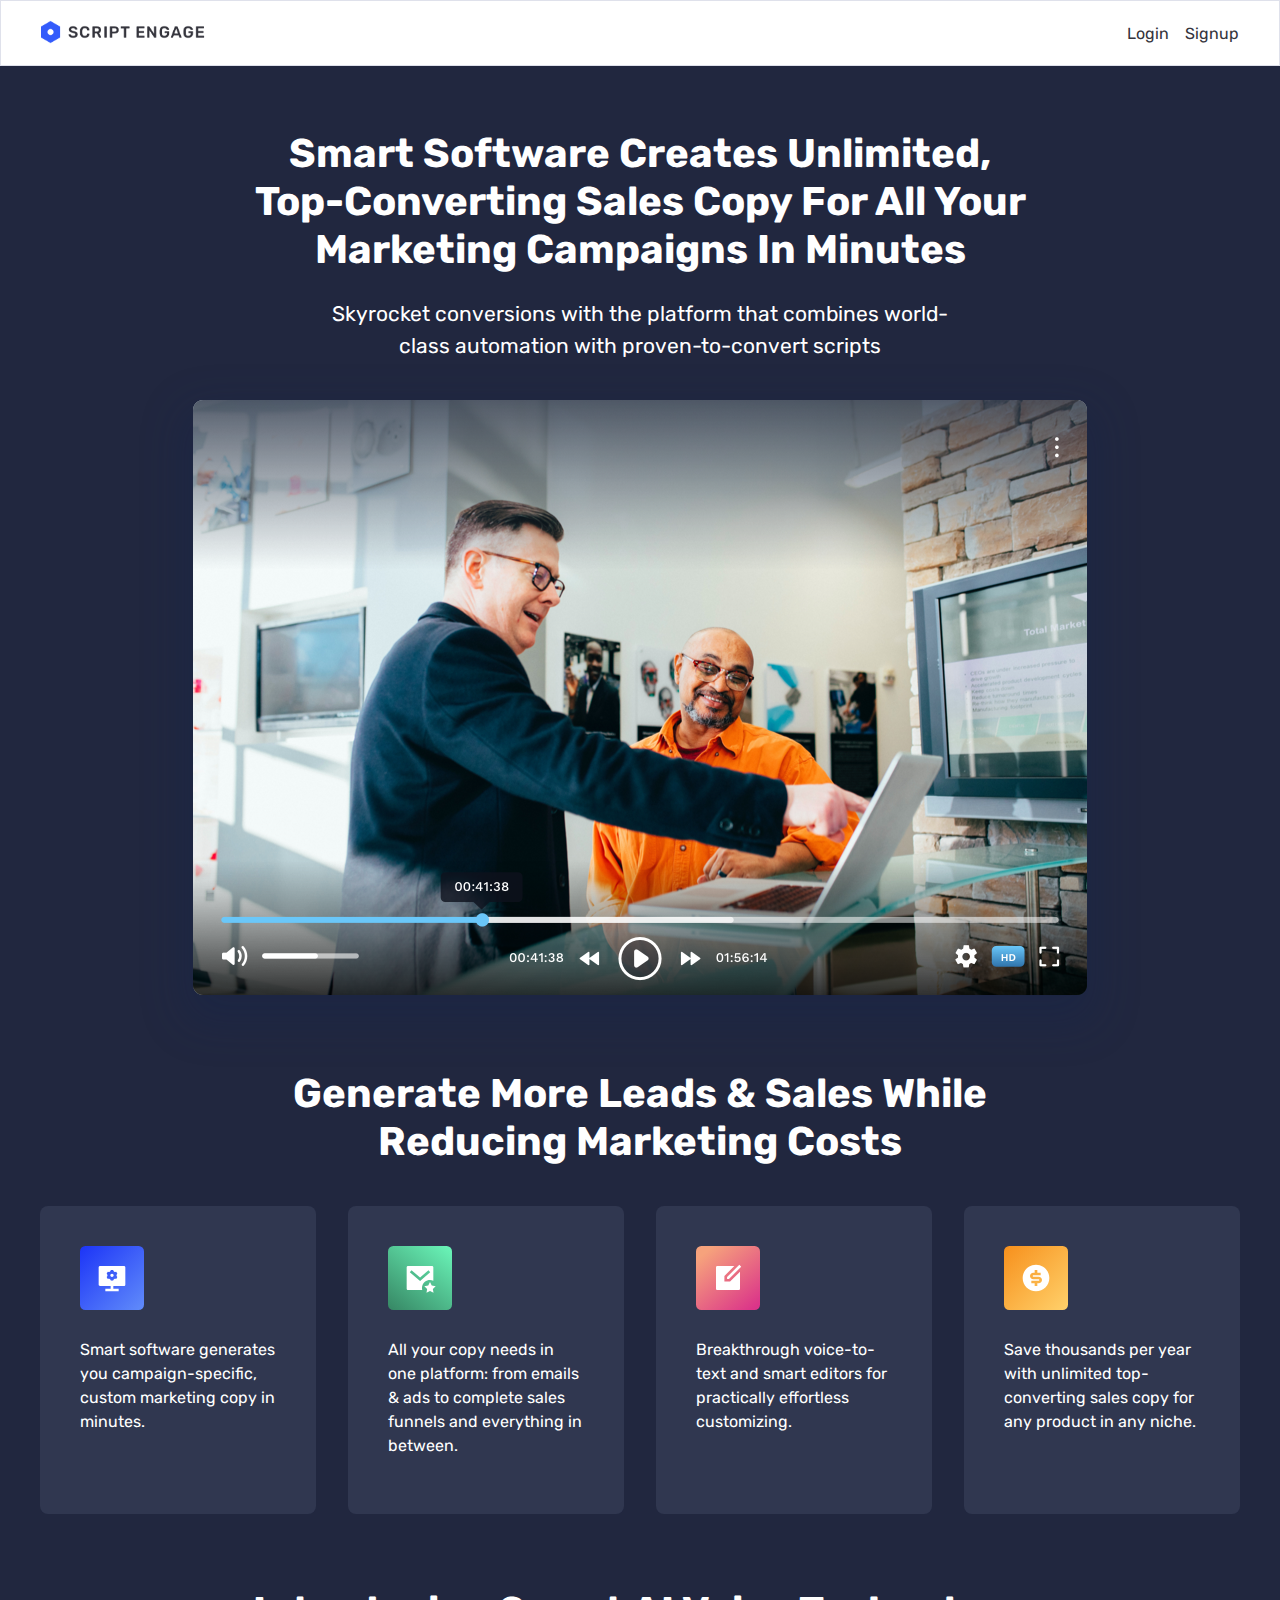
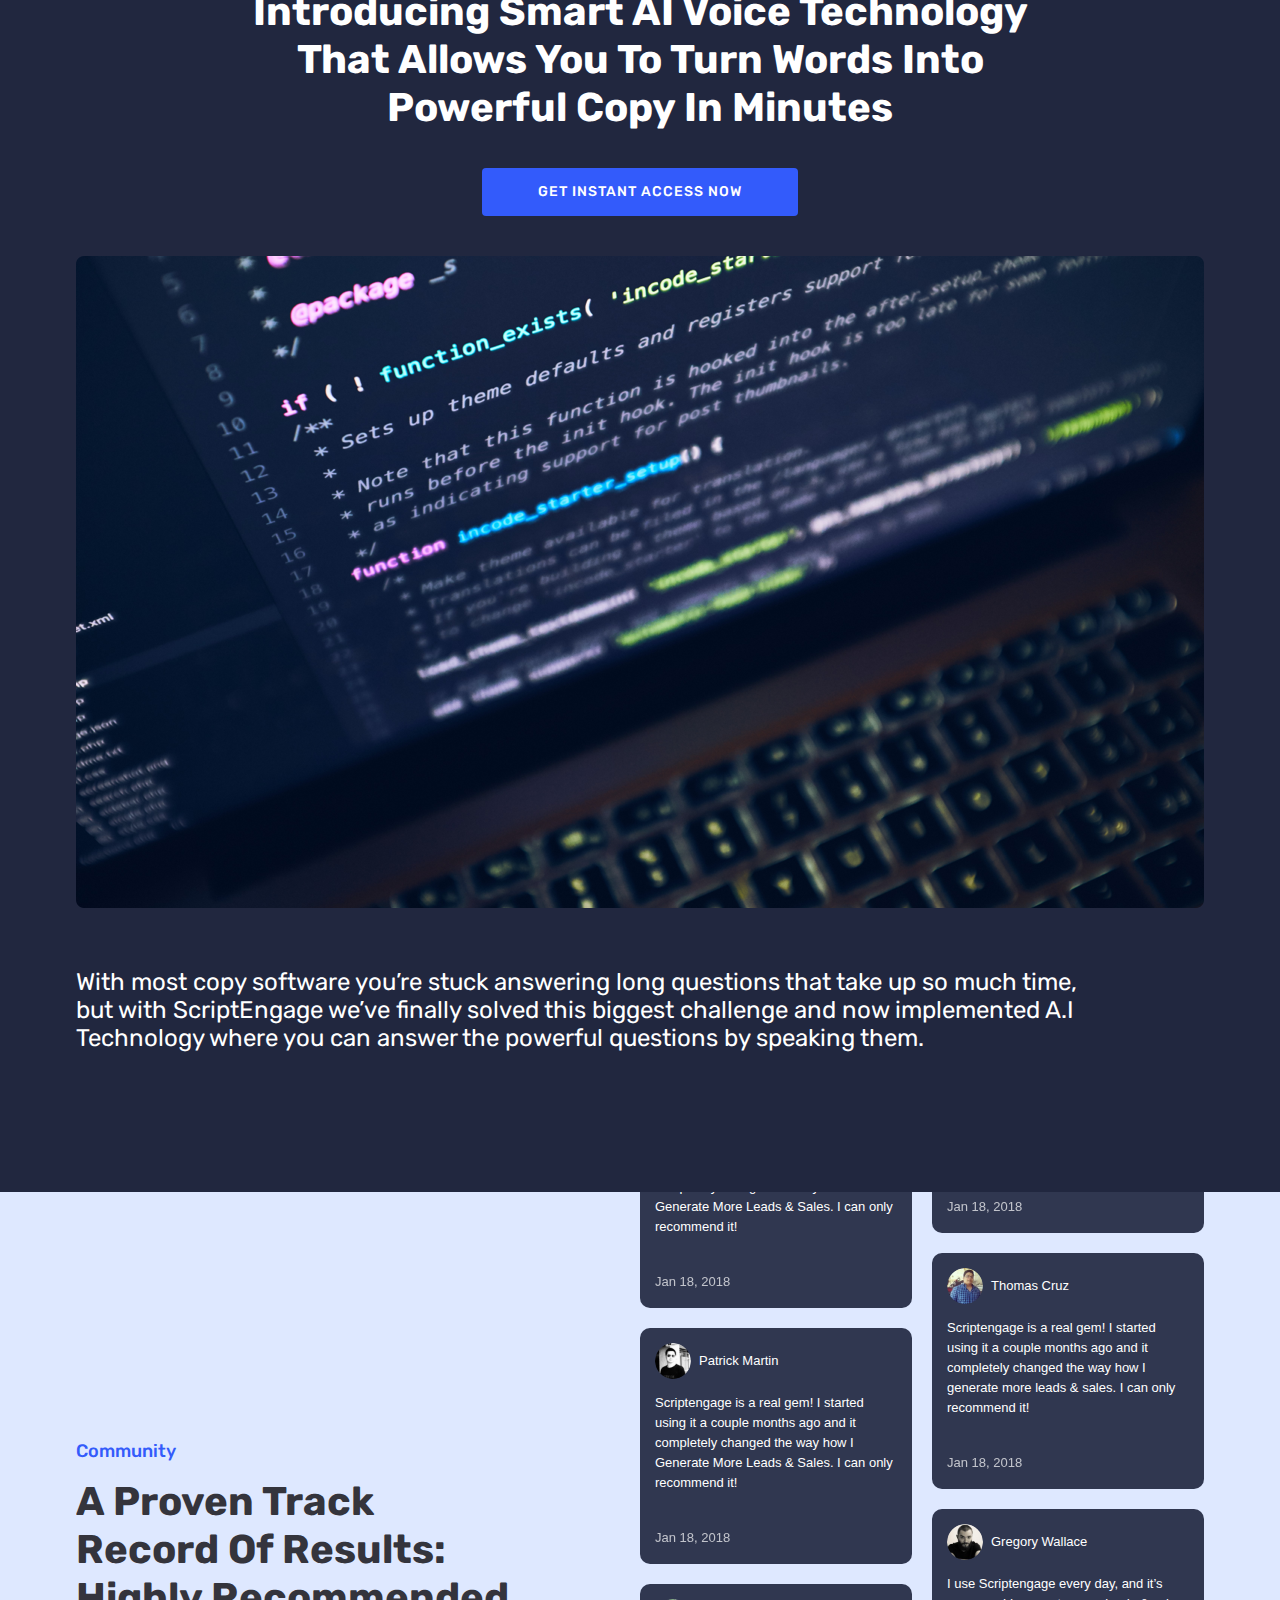
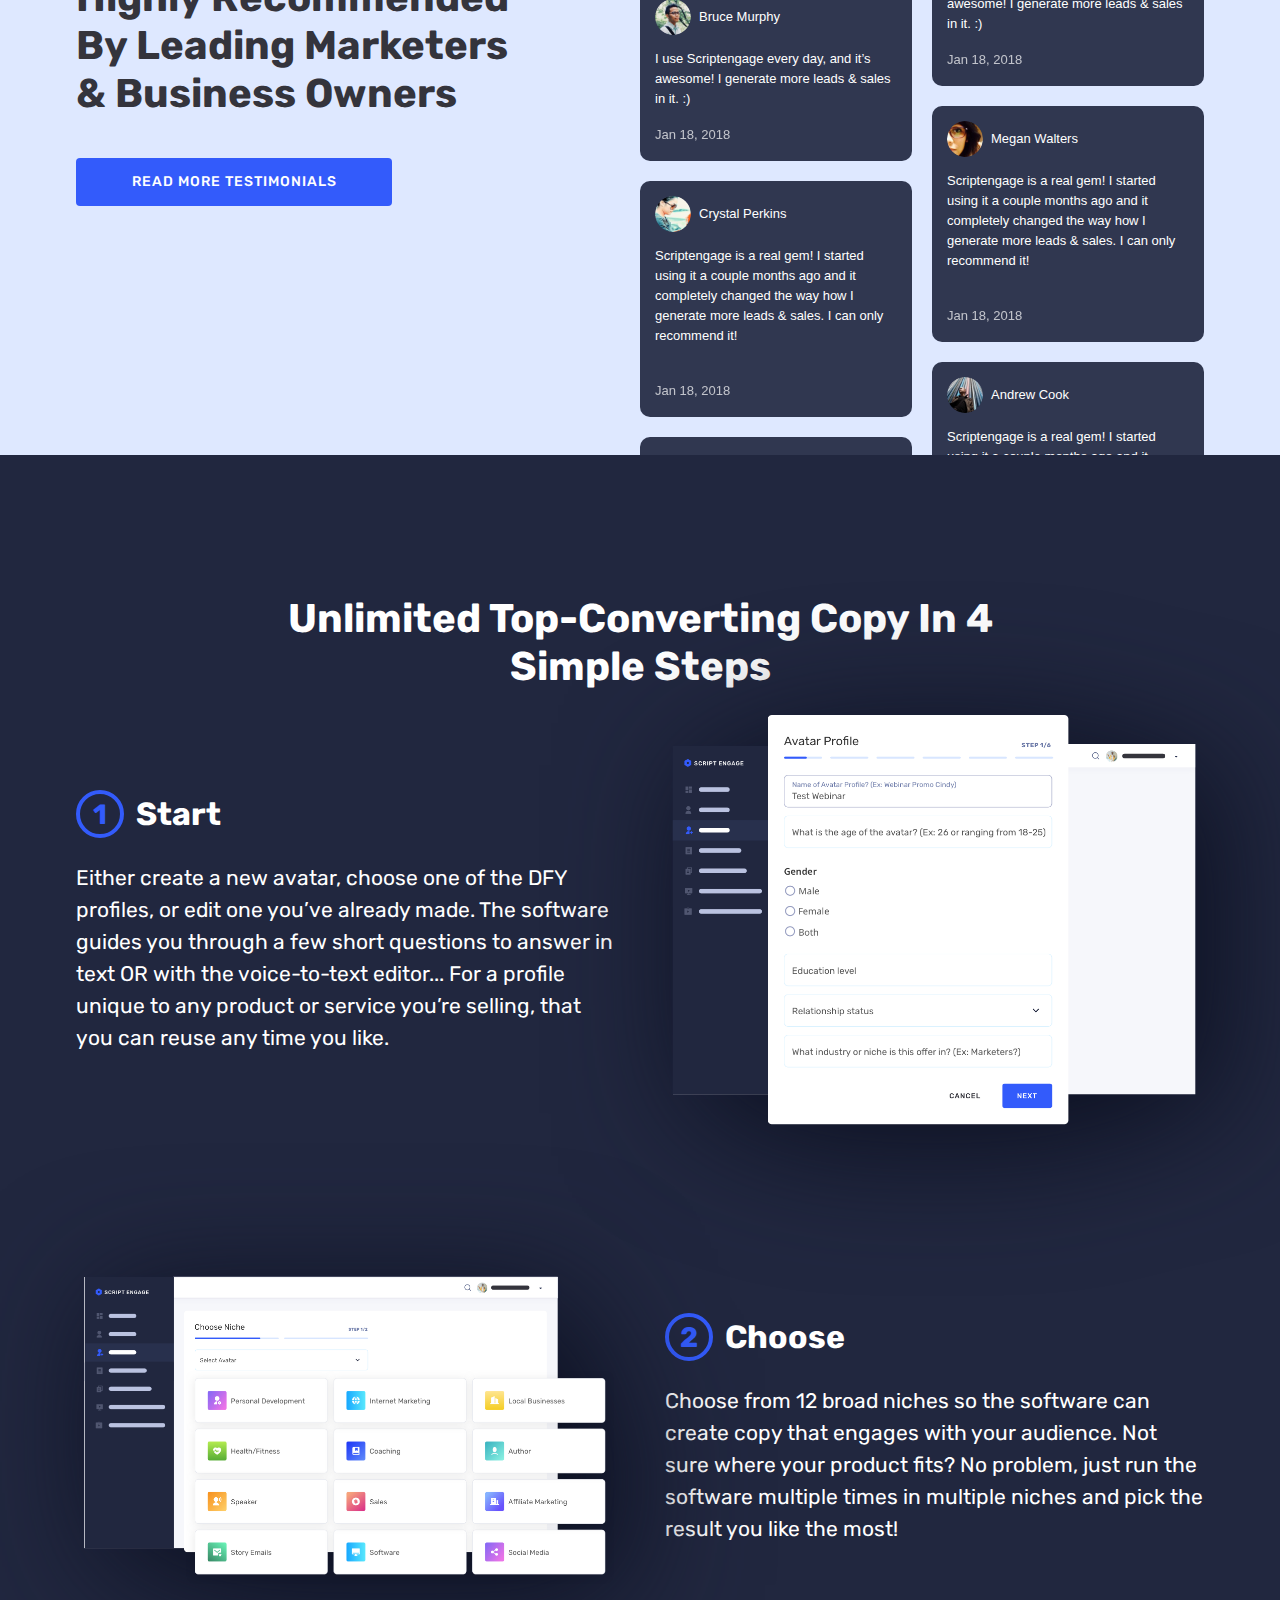
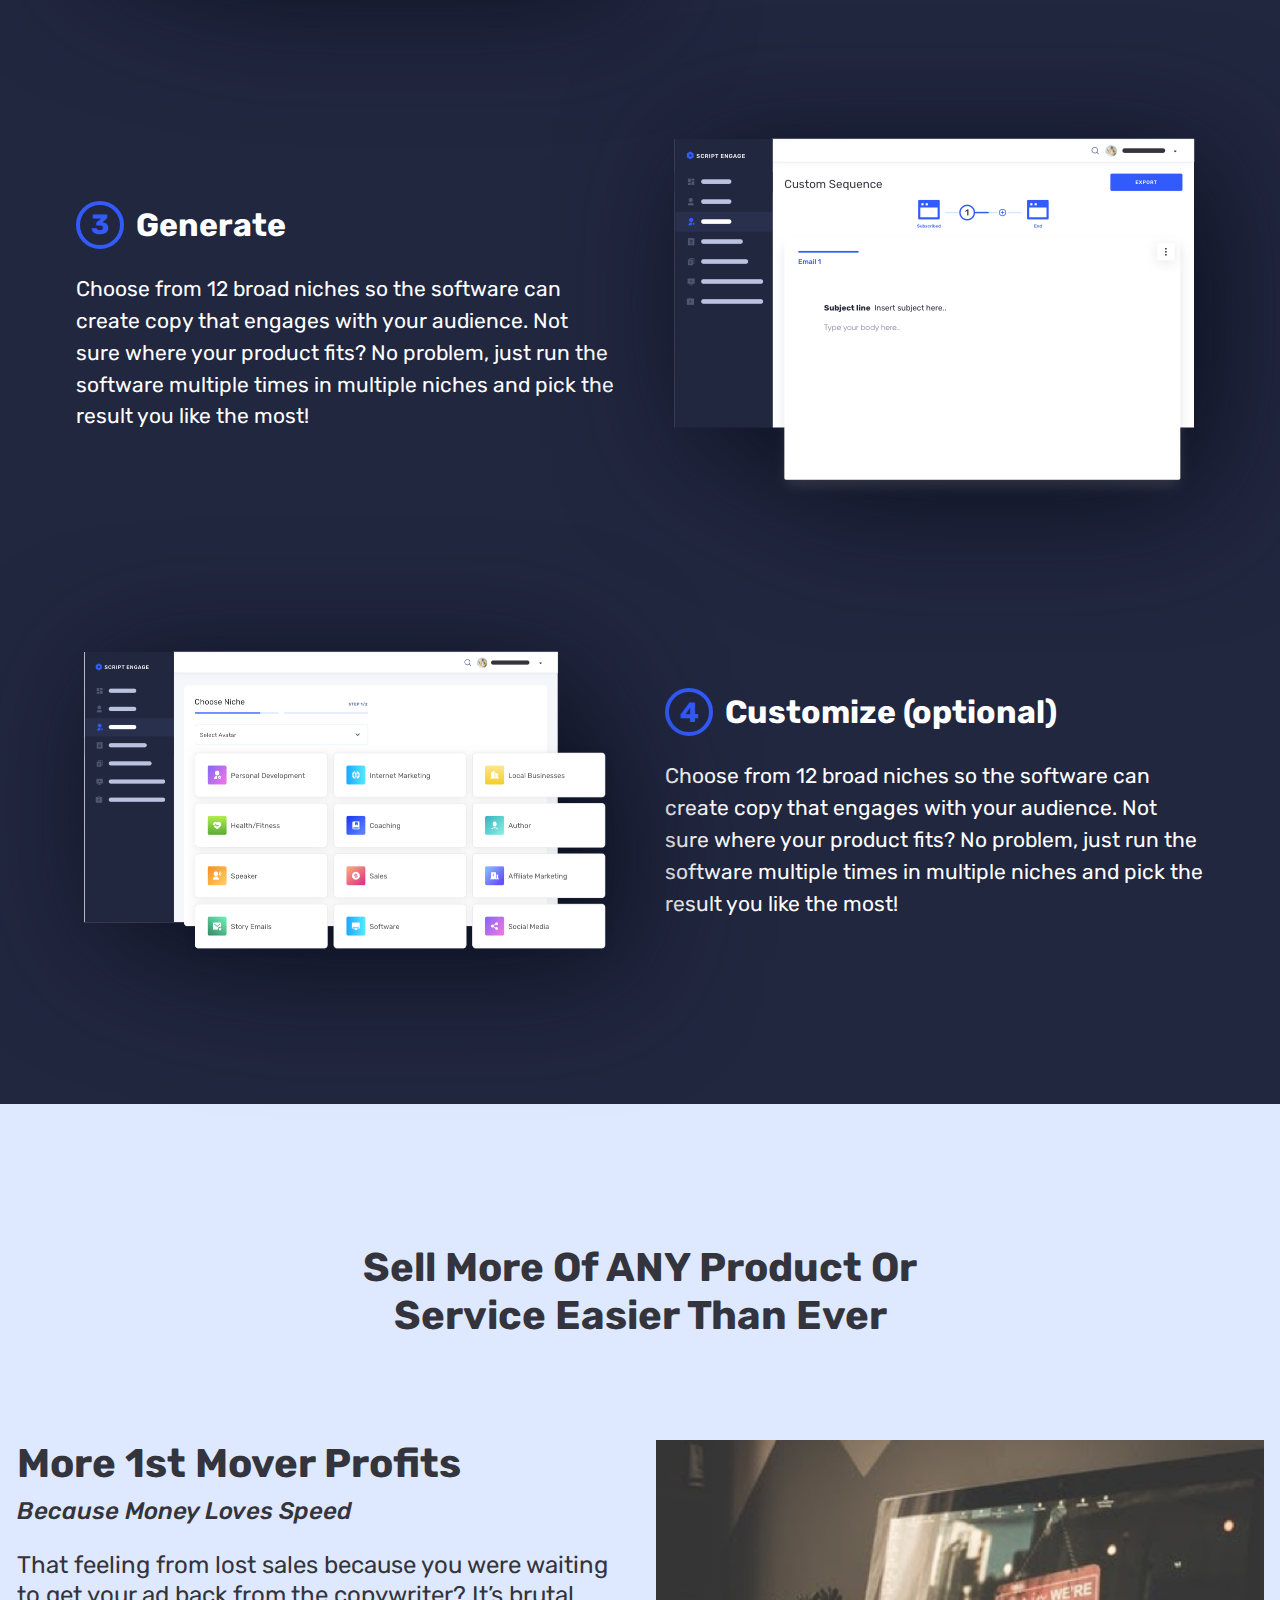
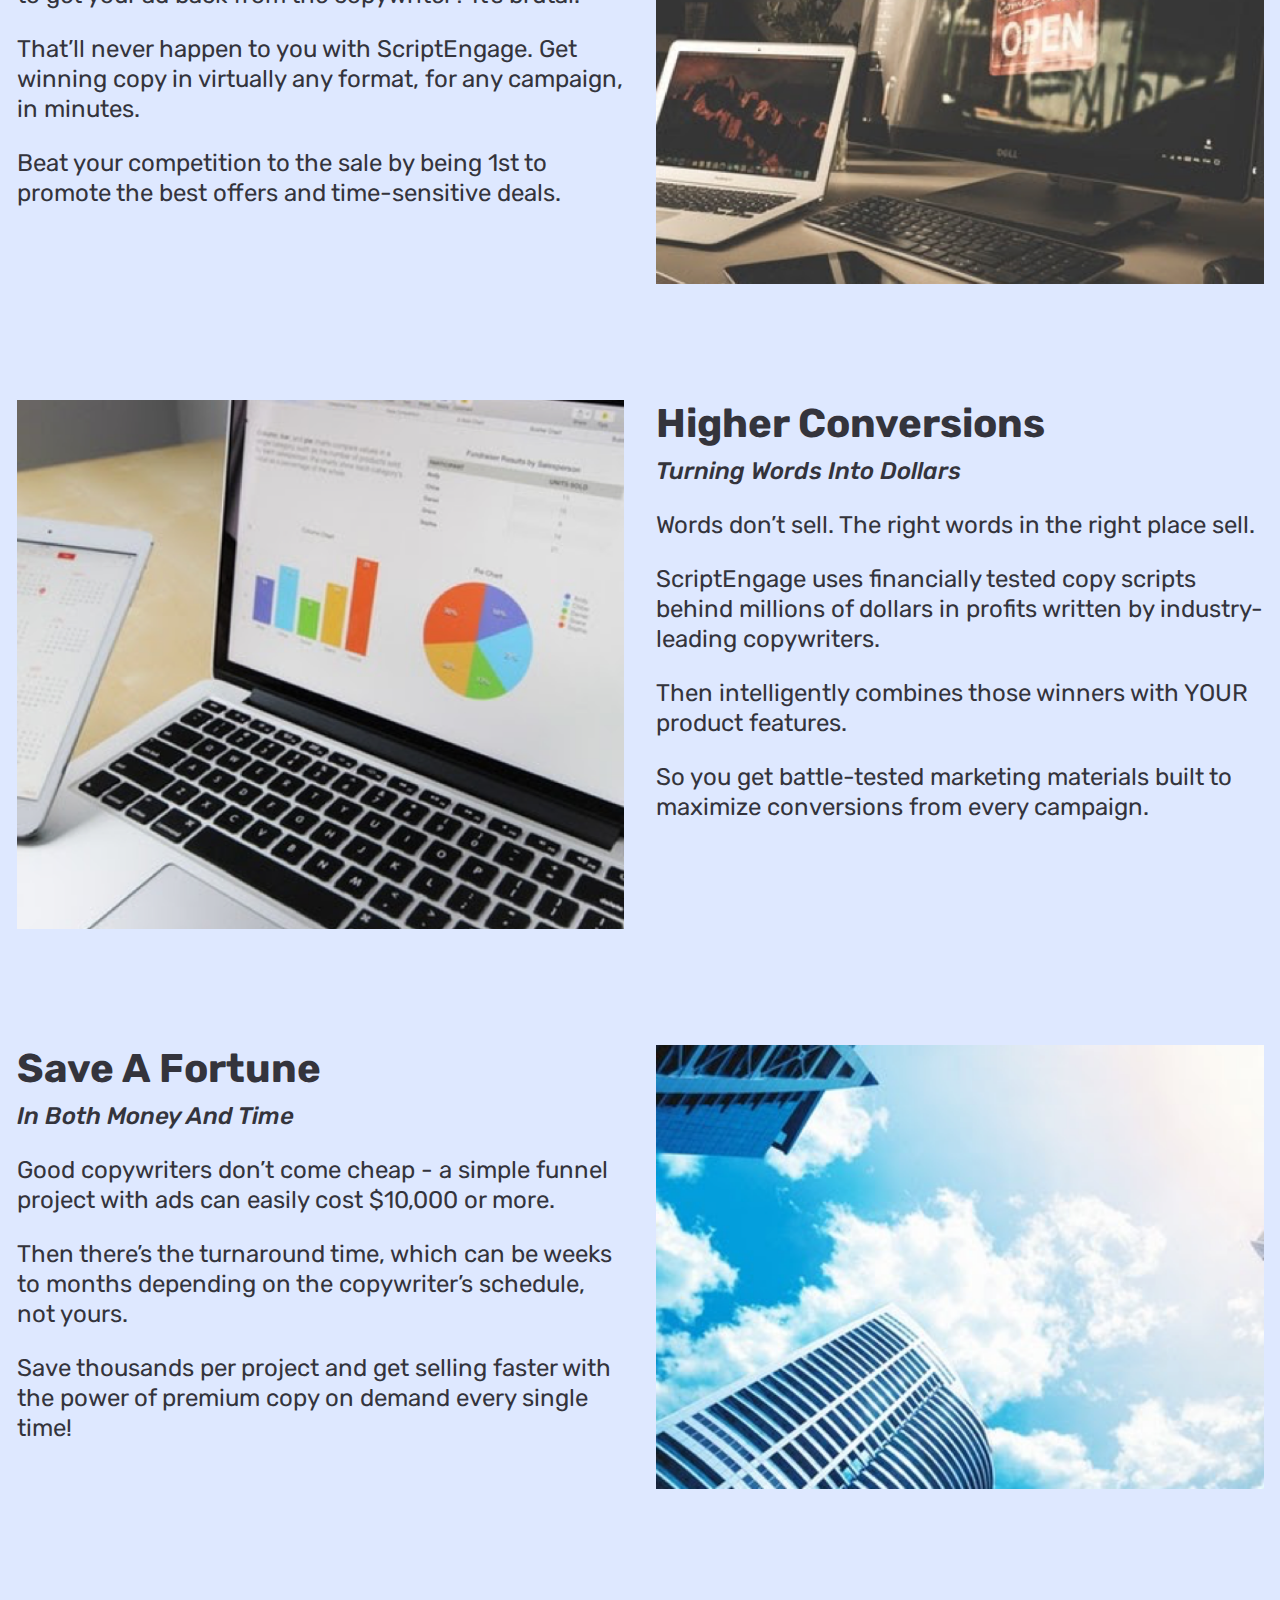
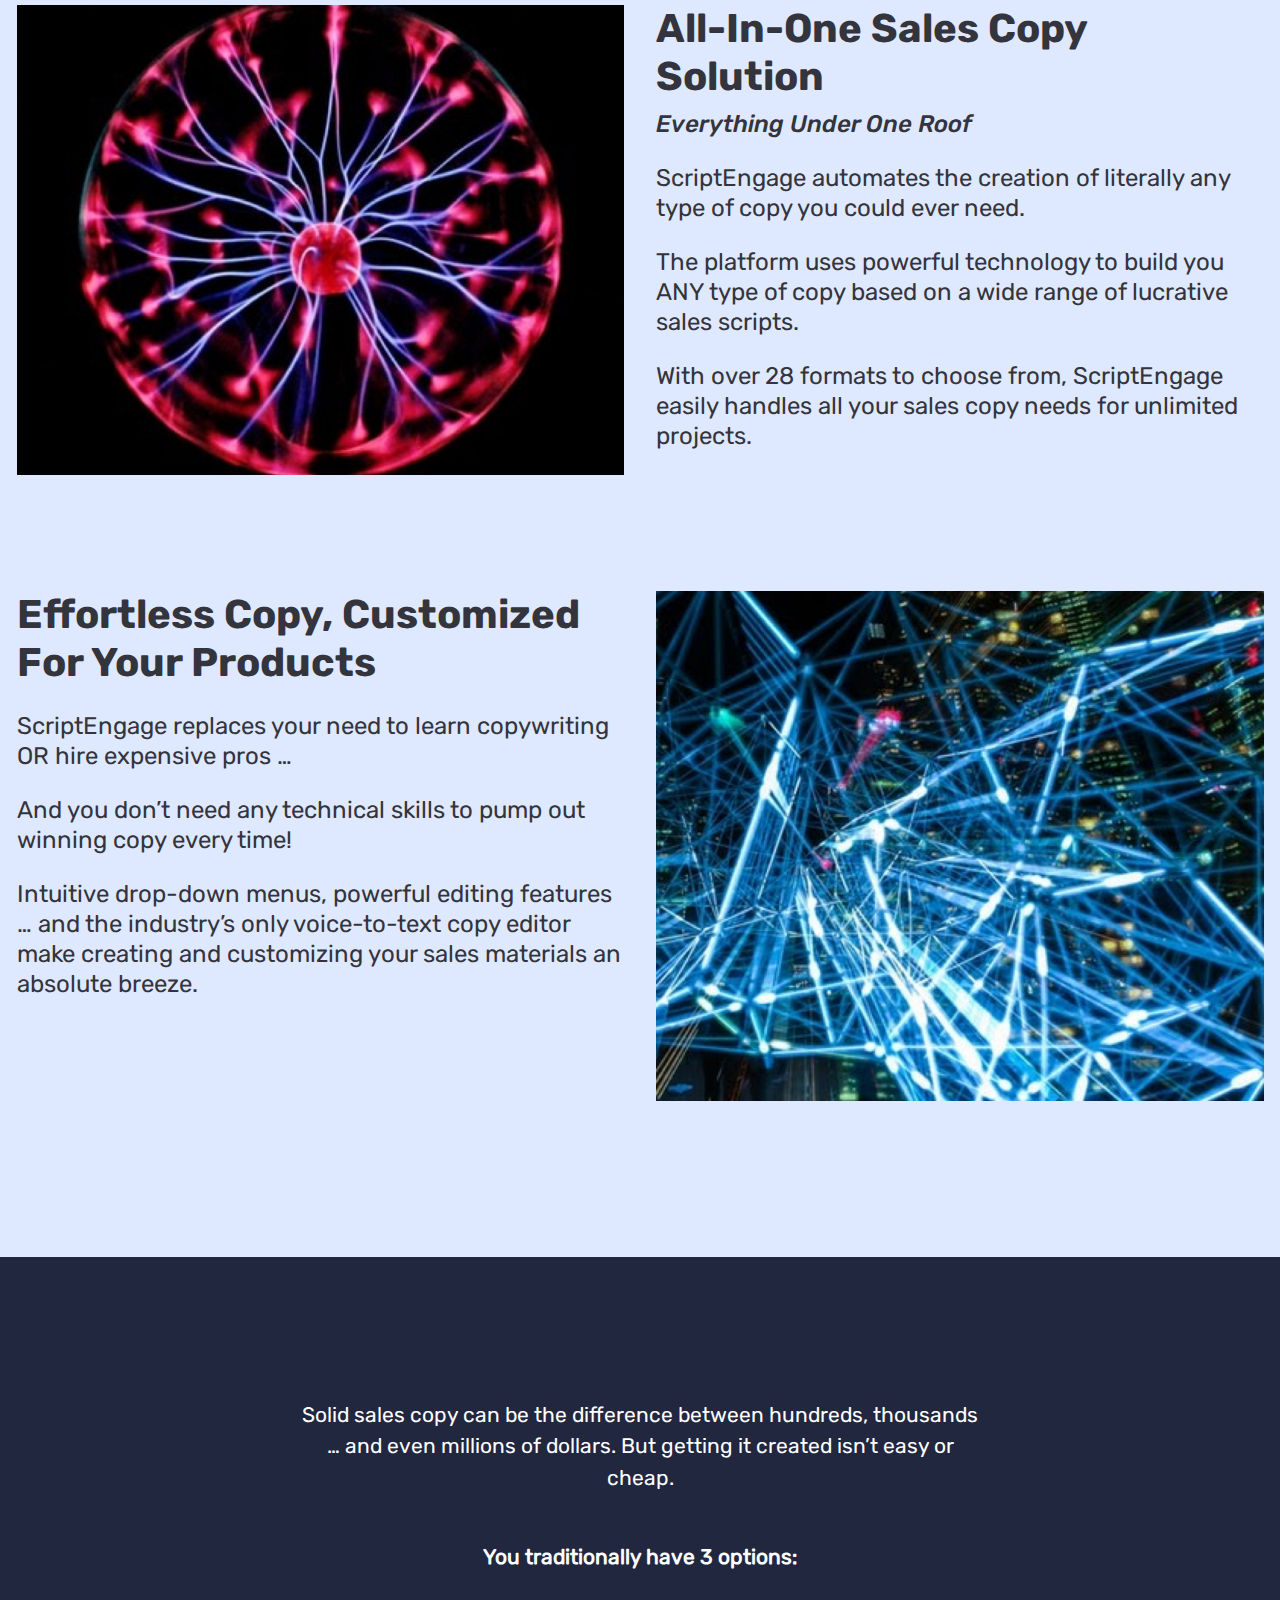
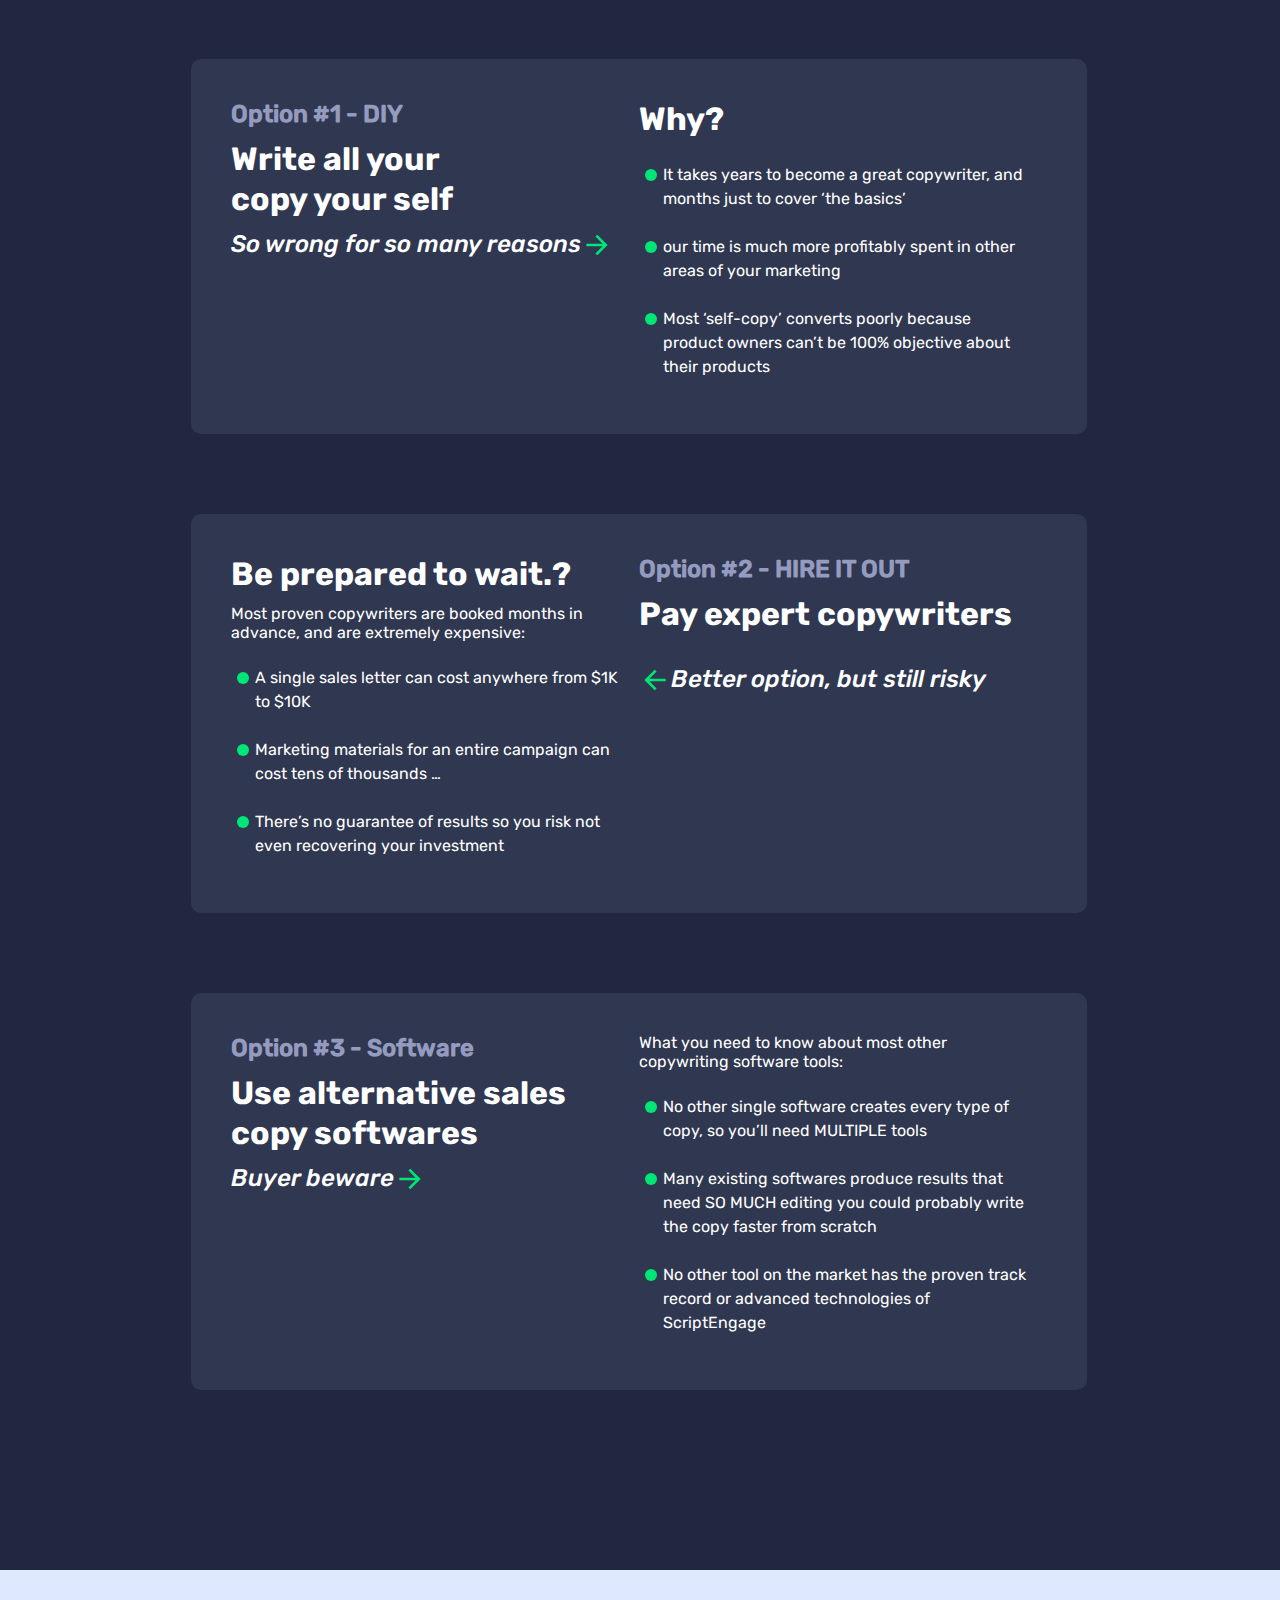
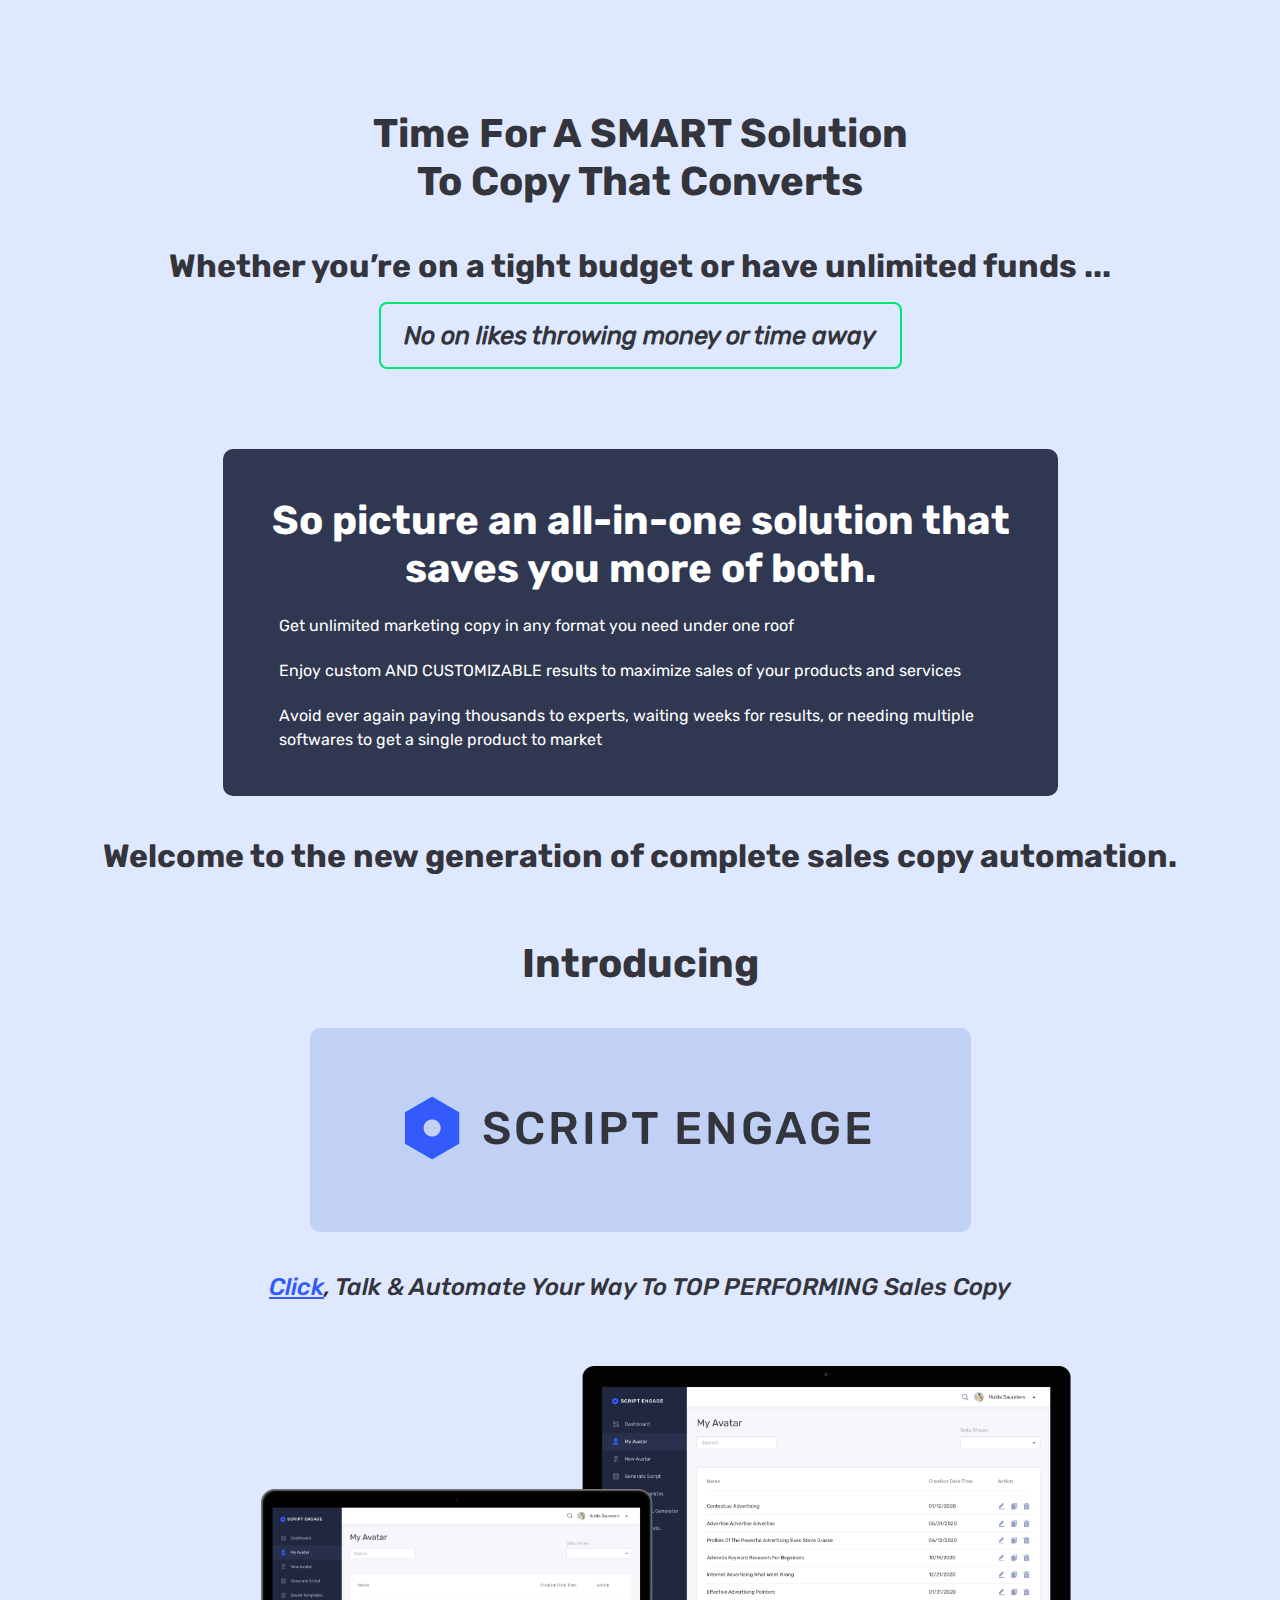
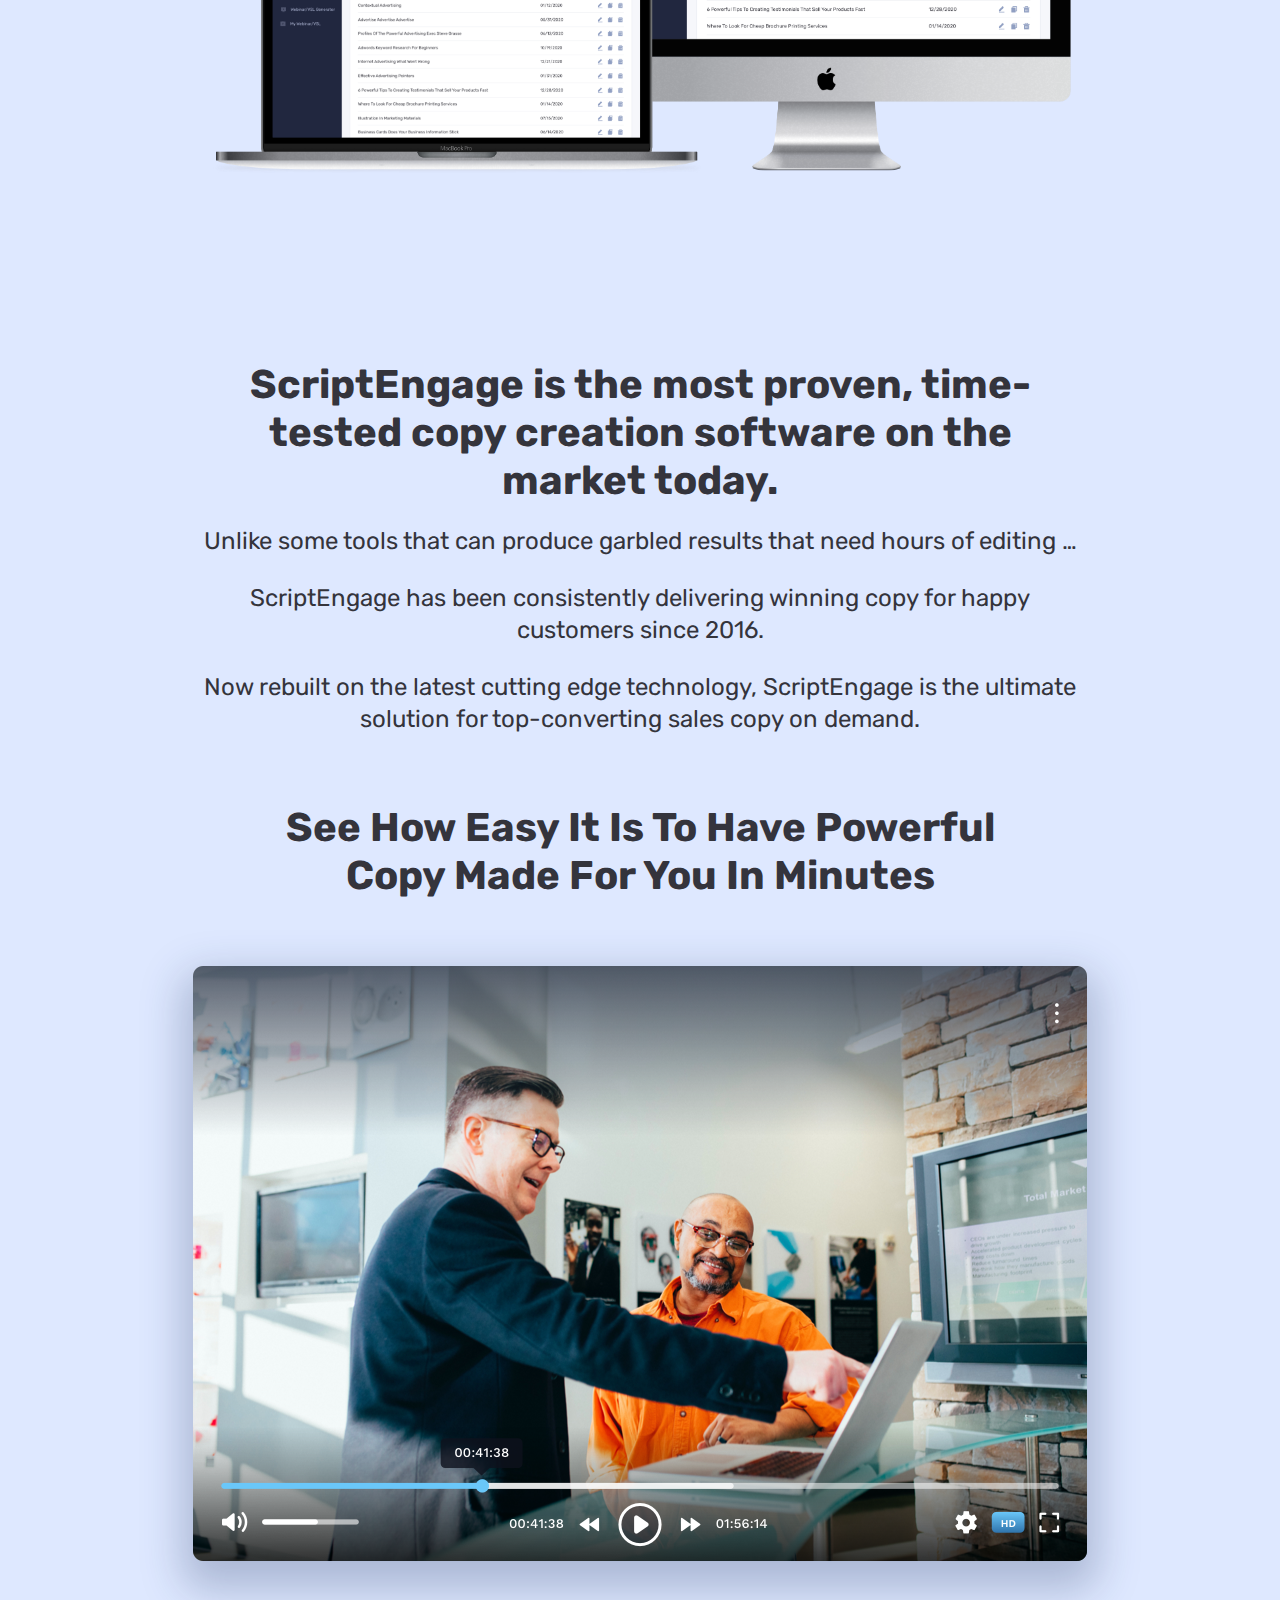
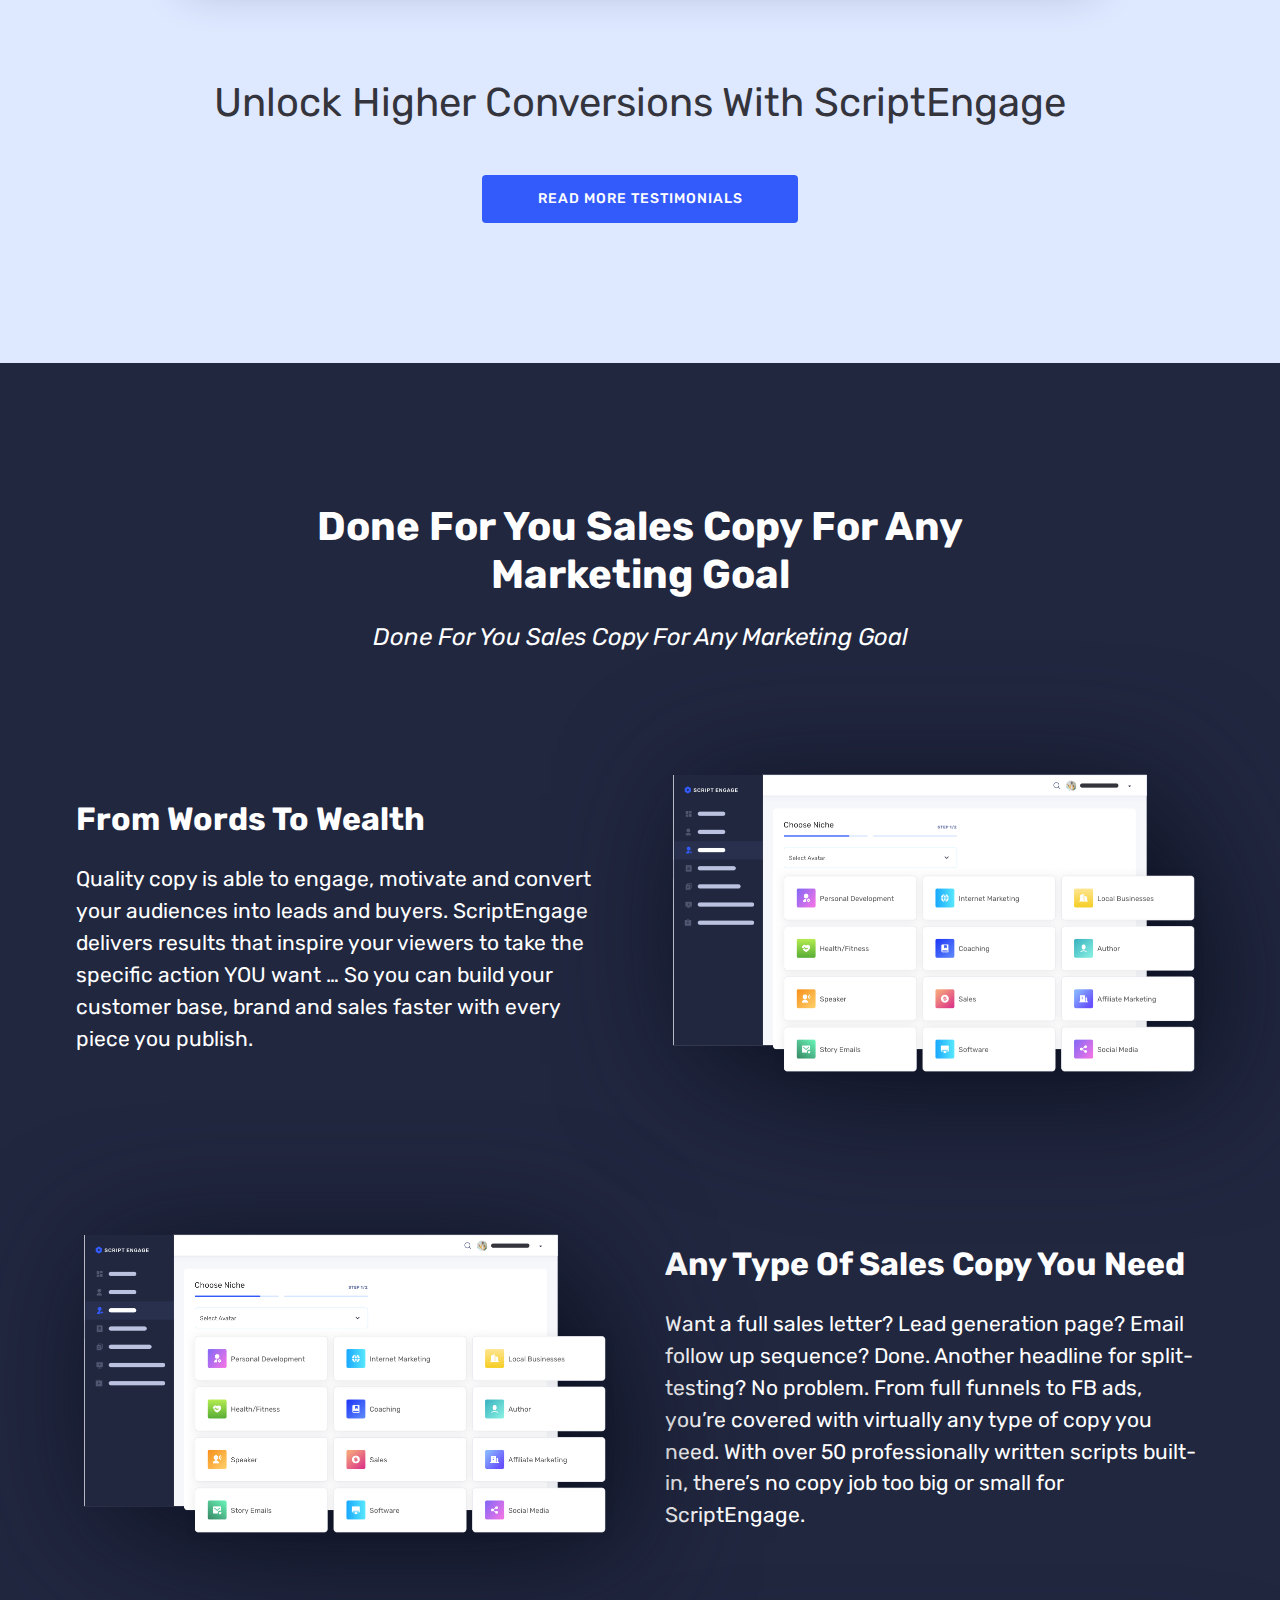
==== commit ad0271b0: "changed images" ====
--- a/index.html
+++ b/index.html
@@ -220,7 +220,6 @@
             <div class="unimat-conatant-right">
                 <div class="unimat-contant-img">
                     <img src="./img/illustration/illustration.png"
-                         srcset="./img/illustration/illustration@2x.png 2x, ./img/illustration/illustration@3x.png 3x"
                          alt="illustration">
                 </div>
             </div>
@@ -238,7 +237,6 @@
             <div class="unimat-conatant-right">
                 <div class="unimat-contant-img">
                     <img src="./img/illustration-2/illustration.png"
-                         srcset="./img/illustration-2/illustration@2x.png 2x, ./img/illustration-2/illustration@3x.png 3x"
                          alt="illustration-2">
                 </div>
             </div>
@@ -256,7 +254,6 @@
             <div class="unimat-conatant-right">
                 <div class="unimat-contant-img">
                     <img src="./img/illustration-3/illustration.png"
-                         srcset="./img/illustration-3/illustration@2x.png 2x, ./img/illustration-3/illustration@3x.png 3x"
                          alt="illustration-3">
                 </div>
             </div>
@@ -274,7 +271,6 @@
             <div class="unimat-conatant-right">
                 <div class="unimat-contant-img">
                     <img src="./img/illustration-2/illustration.png"
-                         srcset="./img/illustration-2/illustration@2x.png 2x, ./img/illustration-2/illustration@3x.png 3x"
                          alt="illustration-4">
                 </div>
             </div>
@@ -548,8 +544,8 @@
         <img src="img/video/video.png" srcset="img/video/video@2x.png 2x, img/video/video@3x.png 3x" class="video"
              alt="video">
     </div>
-    <div class="section-content  wrapper mx-auto">
-        <p class="box-text-h3 title text-dark text-center">Unlock Higher Conversions With ScriptEngage</p>
+    <div class="wrapper mx-auto">
+        <p class="box-text-h3 title text-dark text-center reset-width">Unlock Higher Conversions With ScriptEngage</p>
         <div class="section-content smart-box-button">
             <a class="button" href="#">Read more testimonials</a>
         </div>
@@ -577,7 +573,6 @@
             <div class="unimat-conatant-right">
                 <div class="unimat-contant-img">
                     <img src="./img/illustration-2/illustration.png"
-                         srcset="./img/illustration-2/illustration@2x.png 2x, ./img/illustration-2/illustration@3x.png 3x"
                          alt="illustration-2">
                 </div>
             </div>
@@ -595,7 +590,6 @@
             <div class="unimat-conatant-right">
                 <div class="unimat-contant-img">
                     <img src="./img/illustration-2/illustration.png"
-                         srcset="./img/illustration-2/illustration@2x.png 2x, ./img/illustration-2/illustration@3x.png 3x"
                          alt="illustration-2">
                 </div>
             </div>
@@ -612,7 +606,6 @@
             <div class="unimat-conatant-right">
                 <div class="unimat-contant-img">
                     <img src="./img/illustration-3/illustration.png"
-                         srcset="./img/illustration-3/illustration@2x.png 2x, ./img/illustration-3/illustration@3x.png 3x"
                          alt="illustration-3">
                 </div>
             </div>
@@ -631,7 +624,6 @@
             <div class="unimat-conatant-right">
                 <div class="unimat-contant-img">
                     <img src="./img/illustration-2/illustration.png"
-                         srcset="./img/illustration-2/illustration@2x.png 2x, ./img/illustration-2/illustration@3x.png 3x"
                          alt="illustration-2">
                 </div>
             </div>
@@ -649,7 +641,6 @@
             <div class="unimat-conatant-right">
                 <div class="unimat-contant-img">
                     <img src="./img/illustration-3/illustration.png"
-                         srcset="./img/illustration-3/illustration@2x.png 2x, ./img/illustration-3/illustration@3x.png 3x"
                          alt="illustration-3">
                 </div>
             </div>
@@ -659,6 +650,7 @@
 <!-- make-->
 
 <div class="make bg-light">
+    <div class="wrapper mx-auto">
     <div class="make-text section-content  wrapper mx-auto">
         <h3 class="h3 title mx-auto text-center">Even More Powerful Features Make ScriptEngage
             Your Complete Automated Copy Solution</h3>
@@ -666,18 +658,17 @@
     <div class="make-inner section-content wrapper mx-auto">
         <div class="make-inner-left">
             <h3 class="h3">Done-For-You-Avatars / Niche Profiles</h3>
-            <p>Save even more time with over 12 PREMADE avatars in today’s most lucrative niches.</p>
-
-            <p>Have new copy ready to market in just minutes, simply by customizing these with your product or
+            <p class="text-dark">Save even more time with over 12 PREMADE avatars in today’s most lucrative niches.</p>
+
+            <p class="text-dark">Have new copy ready to market in just minutes, simply by customizing these with your product or
                 service details.</p>
 
-            <p>With audience and niche research done by industry experts, these avatars generate copy that engages
+            <p class="text-dark">With audience and niche research done by industry experts, these avatars generate copy that engages
                 your IDEAL customer.
             </p>
         </div>
         <div class="make-inner-right">
             <img src="./img/illustration/illustration.png"
-                 srcset="./img/illustration/illustration@2x.png 2x, ./img/illustration/illustration@3x.png 3x"
                  alt="illustration">
         </div>
     </div>
@@ -713,6 +704,7 @@
         </div>
     </div>
 </div>
+</div>
 
 <!--Demnd-->
 
@@ -729,12 +721,10 @@
     <div class="demnd-box section-content  wrapper mx-auto">
         <div class="demnd-box-left">
             <img src="./img/illustration-2/illustration.png"
-                 srcset="./img/illustration-2/illustration@2x.png 2x, ./img/illustration-2/illustration@3x.png 3x"
                  alt="illustration-2">
         </div>
         <div class="demnd-box-right">
             <img src="./img/illustration-2/illustration.png"
-                 srcset="./img/illustration-2/illustration@2x.png 2x, ./img/illustration-2/illustration@3x.png 3x"
                  alt="illustration-2">
         </div>
     </div>
--- a/css/style.css
+++ b/css/style.css
@@ -272,12 +272,20 @@
 
 /**unimat**/
 .unimat-content .title {
-  padding: 0 0 112px;
+  padding: 0 0 24px;
 }
 
 .unimat {
   width: 100%;
-  padding: 140px 0;
+  padding: 140px 0 0;
+}
+
+.unimat-part {
+  padding-bottom: 140px;
+}
+
+.make-inner {
+  margin-bottom: 100px;
 }
 
 .unimat-part, .service-inner {
@@ -308,7 +316,8 @@
   margin-right: 12px;
 }
 
-.unimat-conatnt-left p {
+.unimat-conatnt-left p,
+.make-inner-left p {
   margin: 24px 0 0;
   font-size: 21px;
   line-height: 1.52;
@@ -325,19 +334,31 @@
   width: 50%;
 }
 
-.unimat-part:nth-child(even) .unimat-contant-img {
-  padding-right: 56px;
-}
-
-.unimat-part:nth-child(odd) .unimat-contant-img {
-  padding-left: 56px;
+.unimat-part:nth-child(even) .unimat-contant-img,
+.unimat-part:nth-child(odd) .unimat-conatnt-left, .make-inner-left {
+  padding-right: 25px;
+}
+
+.unimat-part:nth-child(odd) .unimat-contant-img,
+.unimat-part:nth-child(even) .unimat-conatnt-left,
+.make-inner-right {
+  padding-left: 25px;
 }
 
 .unimat-contant-img img {
+  filter: drop-shadow(19px 19px 64px #0b0f20)
+}
+
+.unimat-contant-img img,
+.make-inner-right img {
   width: 100%;
   max-width: 100%;
   -o-object-fit: contain;
   object-fit: contain;
+}
+
+.make-inner-right img {
+  filter: drop-shadow(19px 19px 64px rgba(11, 15, 32, .3))
 }
 
 .premium-box-part .title {
@@ -413,7 +434,11 @@
 .bet-p {
   margin: 30px 8px 0 0;
   font-family: 'Rubik-MediumItalic';
+  display: -webkit-box;
+  display: -ms-flexbox;
   display: flex;
+  -webkit-box-align: center;
+  -ms-flex-align: center;
   align-items: center;
   font-size: 24px;
   line-height: 1.33;
@@ -447,7 +472,11 @@
 }
 
 .bet-box-li {
+  display: -webkit-box;
+  display: -ms-flexbox;
   display: flex;
+  -webkit-box-align: start;
+  -ms-flex-align: start;
   align-items: start;
   margin: 24px 0 0 0;
   font-size: 16px;
@@ -515,7 +544,11 @@
 }
 
 .smart-box-li {
+  display: -webkit-box;
+  display: -ms-flexbox;
   display: flex;
+  -webkit-box-align: start;
+  -ms-flex-align: start;
   align-items: start;
   margin: 21px 0 0 16px;
   font-size: 16px;
@@ -595,6 +628,11 @@
 
 .unimat3, .unimat2-text p {
   font-family: 'Rubik-Italic';
+  font-size: 24px;
+}
+
+.unimat2-text p {
+  margin-bottom: 116px;
 }
 
 /**make**/
@@ -626,18 +664,7 @@
   object-fit: contain;
 }
 
-.make-inner-right {
-  width: 50%;
-}
-
-.make-inner-left p {
-  font-size: 21px;
-  line-height: 1.52;
-  color: #34343c;
-  padding: 0 0 10px 0;
-
-}
-
+.make-inner-right,
 .make-inner-left {
   width: 50%;
 }
@@ -681,7 +708,15 @@
   font-size: 16px;
   line-height: 1.5;
   text-align: center;
-  margin: 24px auto 0;
+  margin: 24px auto 40px;
+}
+
+.demnd-box-left {
+  padding-right: 50px;
+}
+
+.demnd-box-right {
+  padding-left: 50px;
 }
 
 .demnd-box-left, .demnd-box-right {
@@ -704,7 +739,7 @@
 }
 
 .script-text-part {
-  padding: 140px 0 0;
+  padding: 95px 0 0;
 }
 
 .script-text-part-box {
@@ -863,6 +898,8 @@
   font-family: Rubik-Bold;
   padding: 5px;
   font-size: 12px;
+  -webkit-transform: rotate(53deg);
+  -ms-transform: rotate(53deg);
   transform: rotate(53deg);
   letter-spacing: 1px;
   position: absolute;
@@ -907,6 +944,9 @@
 
 .premium-box-content {
   padding: 40px 0 0 0;
+  -webkit-box-orient: horizontal;
+  -webkit-box-direction: normal;
+  -ms-flex-direction: row;
   flex-direction: row;
 }
 
@@ -960,9 +1000,32 @@
   .chat-part-text-part h4 {
     font-size: 30px;
   }
-
-  .section-contant-text {
+  .demnd-box-left {
+    padding-right: 10px;
+  }
+
+  .demnd-box-right {
+    padding-left: 10px;
+  }
+
+  .section-contant-text,
+  .third-block .description,
+  .unimat-conatnt-left p, .make-inner-left p {
     font-size: 18px;
+  }
+
+  .unimat-conatnt-left,
+  .make-inner-left {
+    margin-bottom: 30px;
+  }
+
+  .unimat-part,
+  .make {
+    padding-bottom: 40px;
+  }
+
+  .script-text-part {
+    padding: 35px 0 0;
   }
 
   .chat-part-text-part h4 {
@@ -985,6 +1048,14 @@
   .smart,
   .bet {
     padding: 40px 0;
+  }
+
+  .service {
+    padding: 40px 0 0;
+  }
+
+  .service-inner {
+    padding: 0 0 20px;
   }
 
   .script-box {
@@ -1129,21 +1200,24 @@
     padding-top: 30px;
   }
 
+  .unimat-part:nth-child(even) .unimat-contant-img,
+  .unimat-part:nth-child(odd) .unimat-conatnt-left, .make-inner-left {
+    padding-right: 0;
+  }
+
   .unimat-part:nth-child(odd) .unimat-contant-img,
+  .unimat-part:nth-child(even) .unimat-conatnt-left,
+  .make-inner-right,
   .premium-part-right {
     padding-left: 0;
   }
-
-  .unimat-part:nth-child(even) .unimat-contant-img {
-    padding-right: 0;
-  }
-
 }
 
 @media all and (max-width: 567px) {
   .header-content {
-    padding:15px 30px;
-  }
+    padding: 15px 30px;
+  }
+
   .mak-box-inner-left, .mak-box-inner-right {
     width: 100%;
   }
